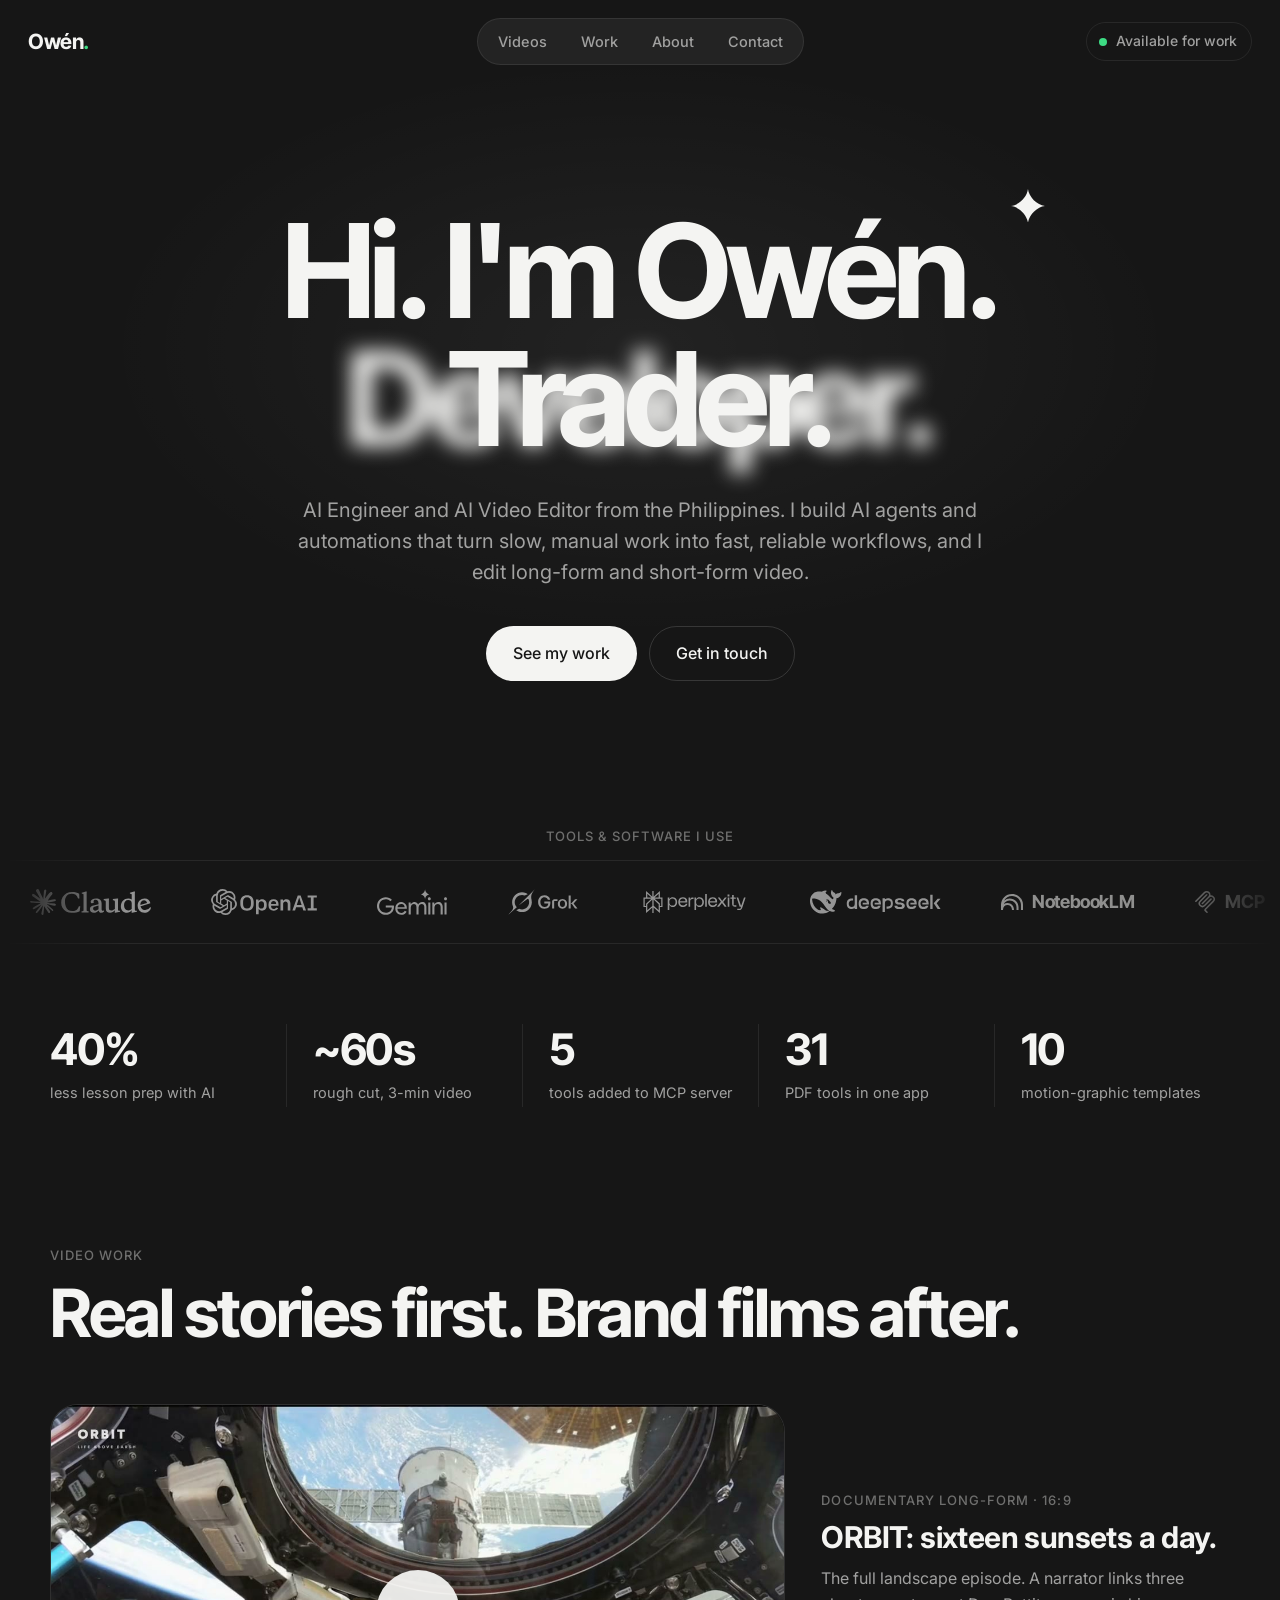
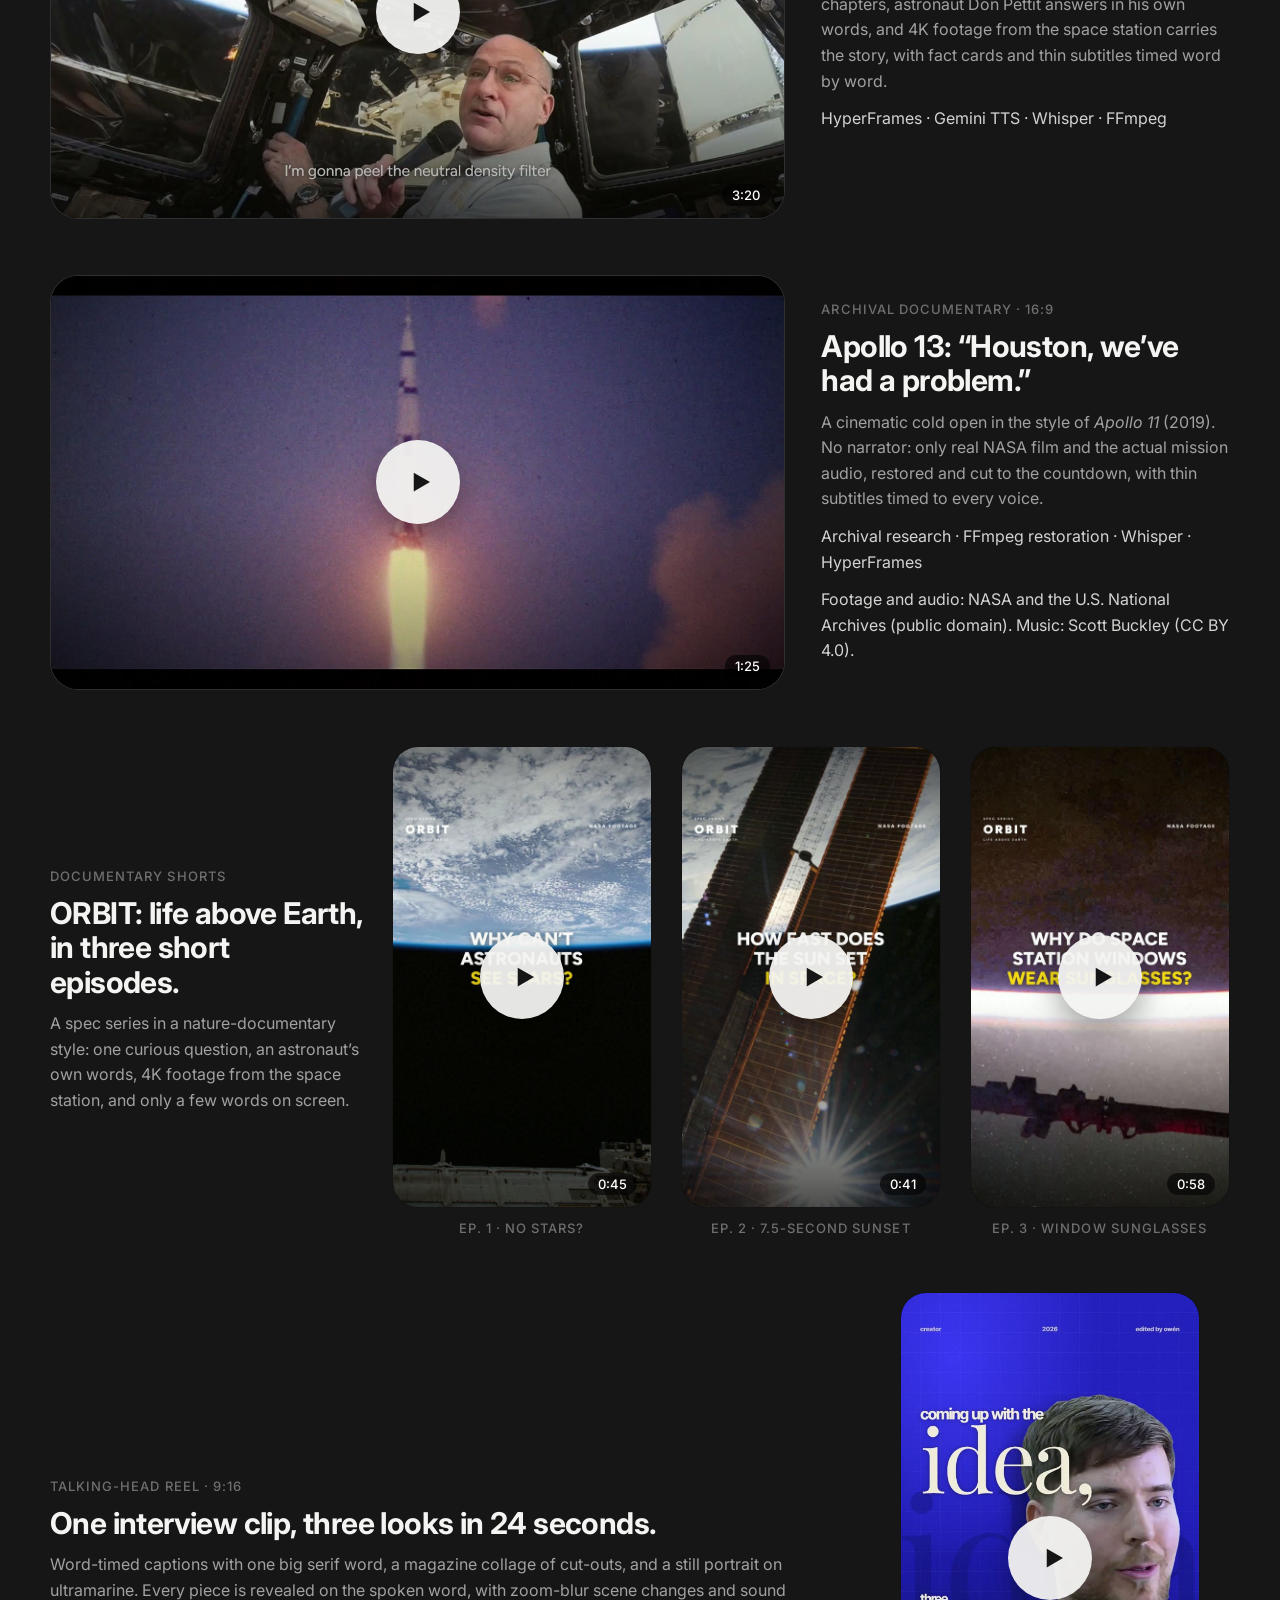
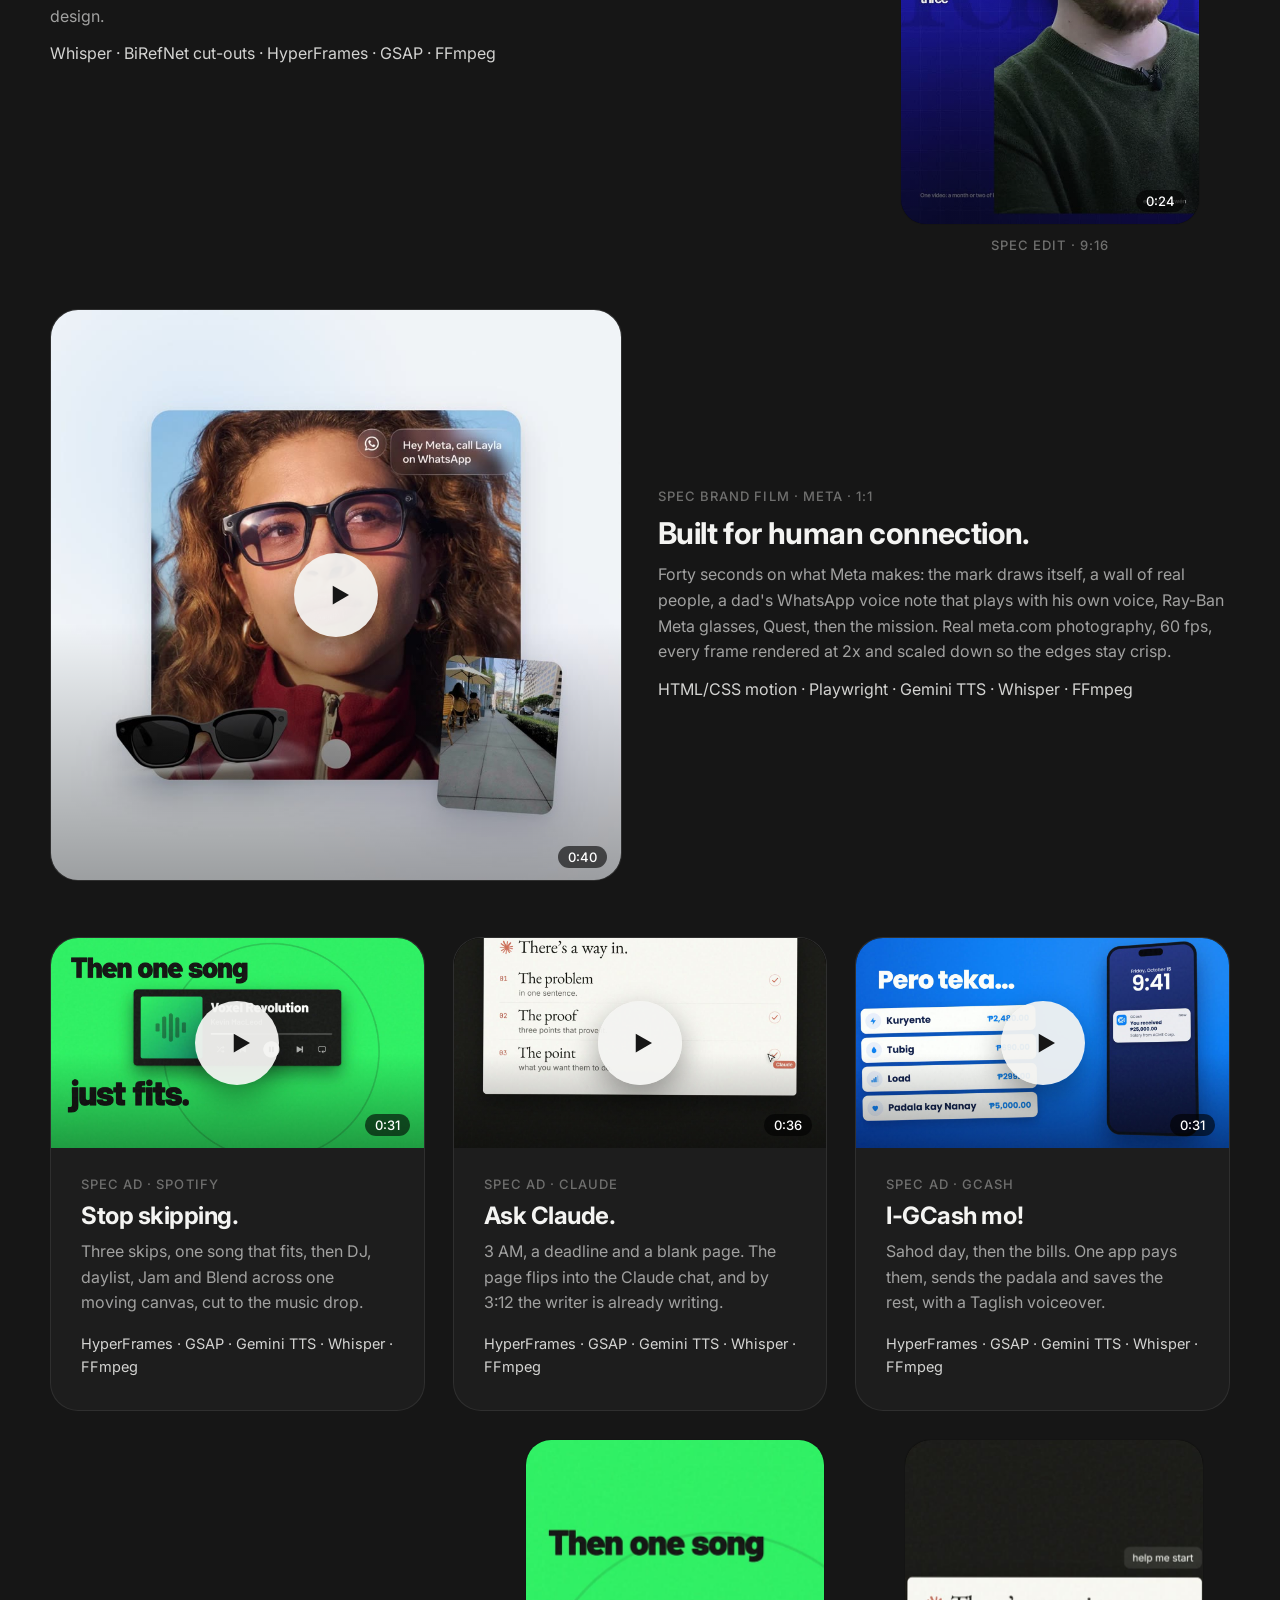
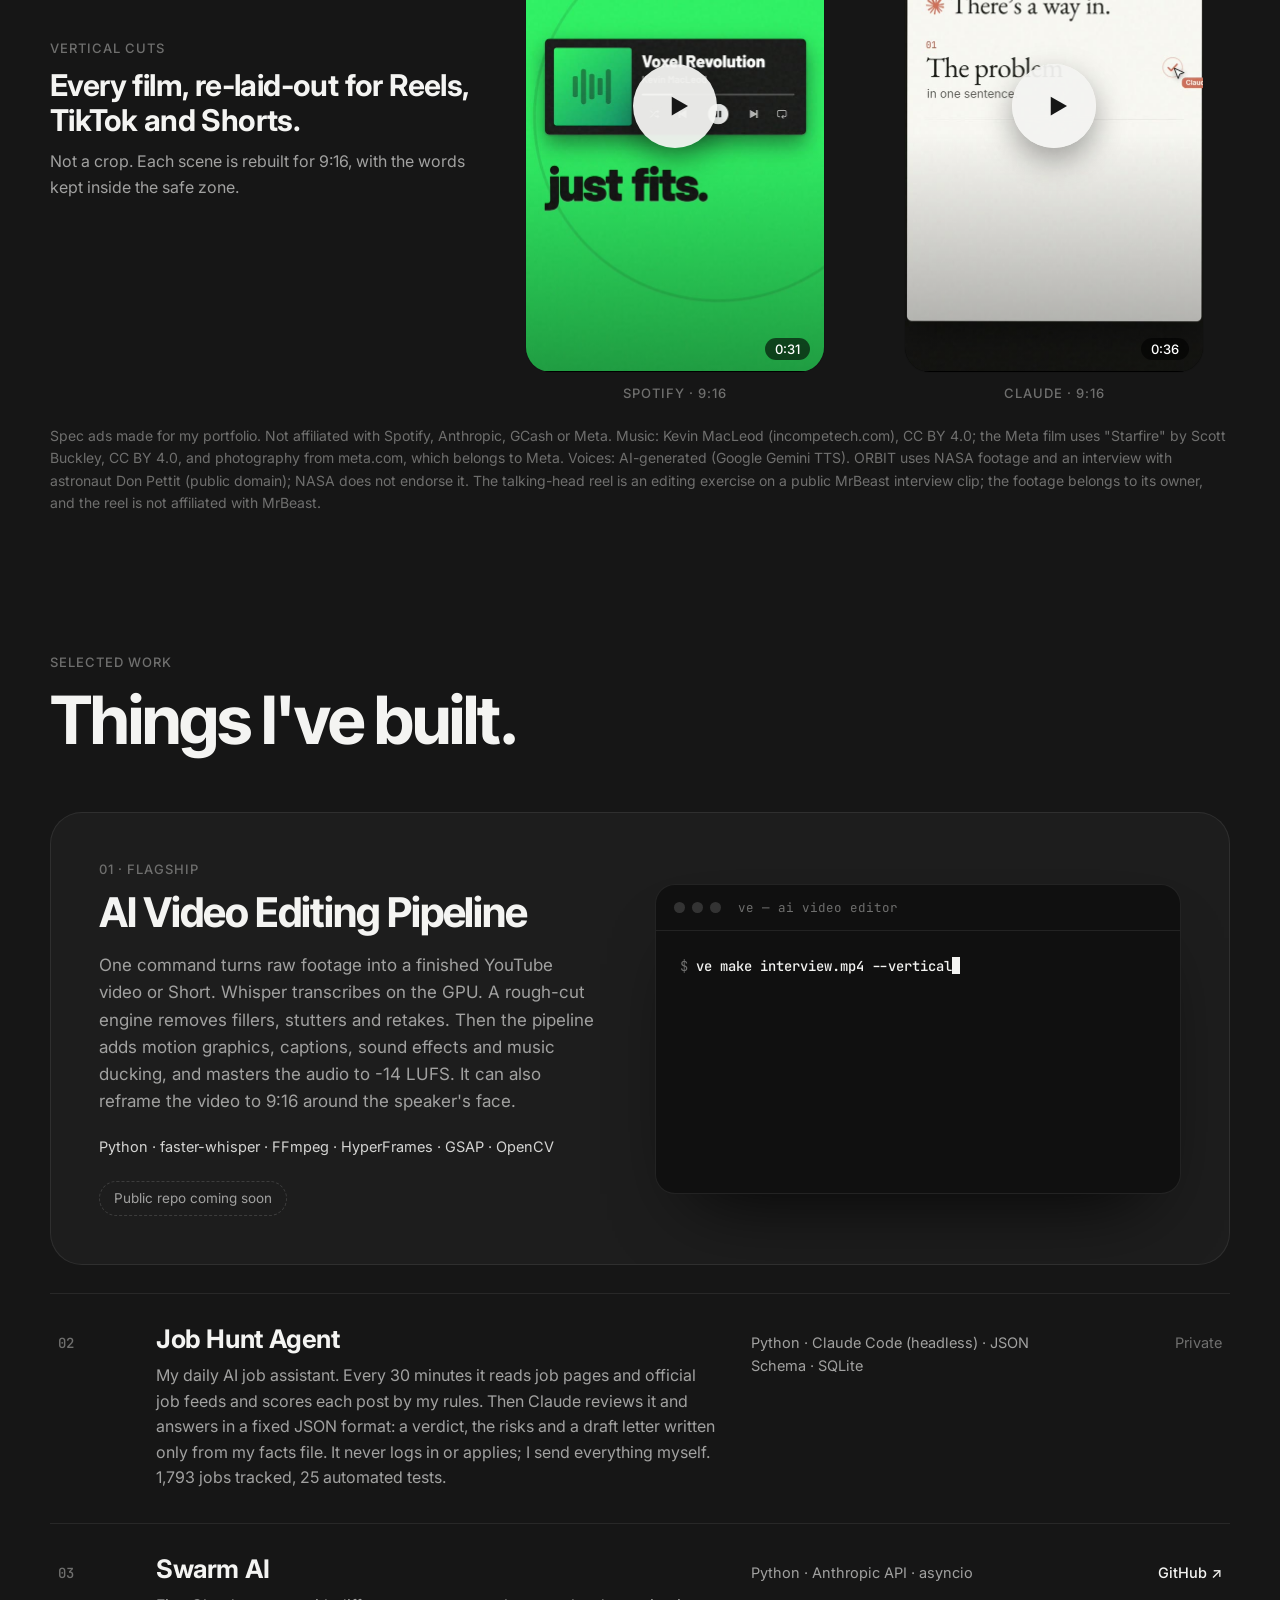
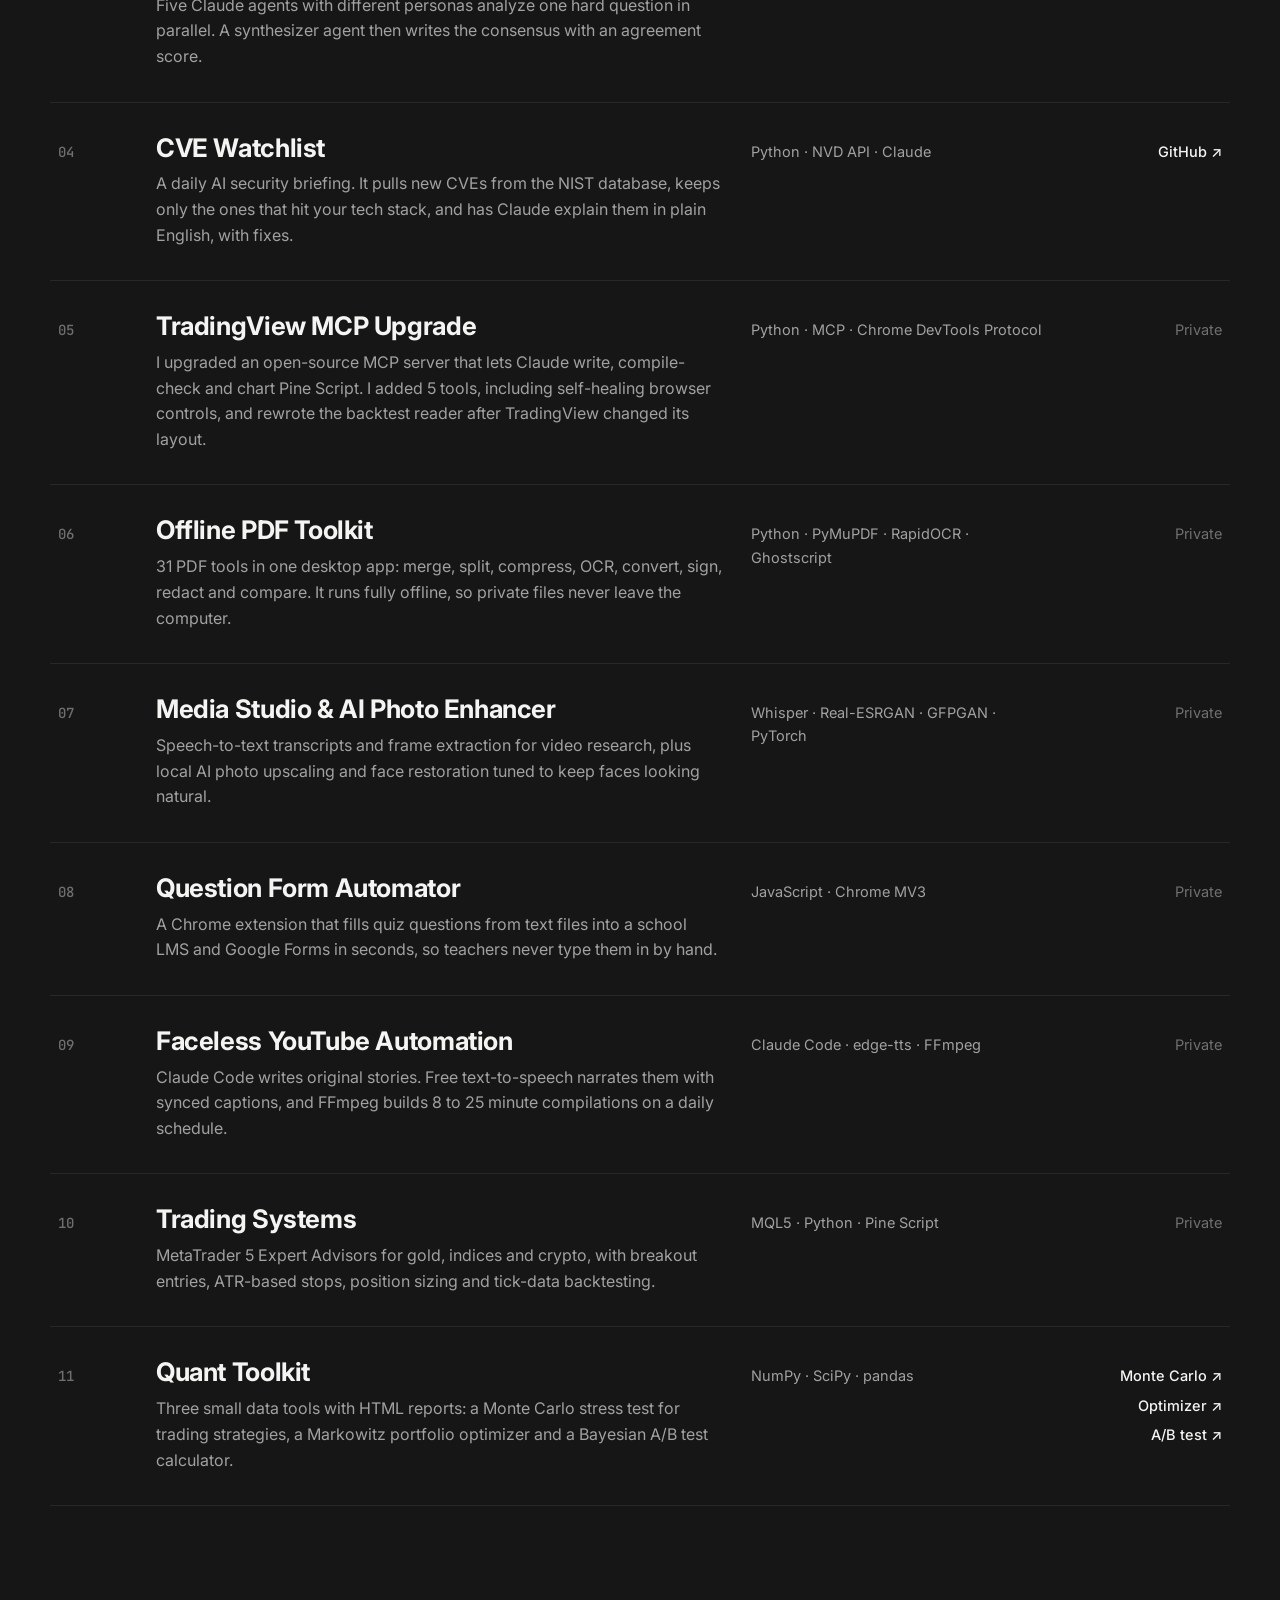
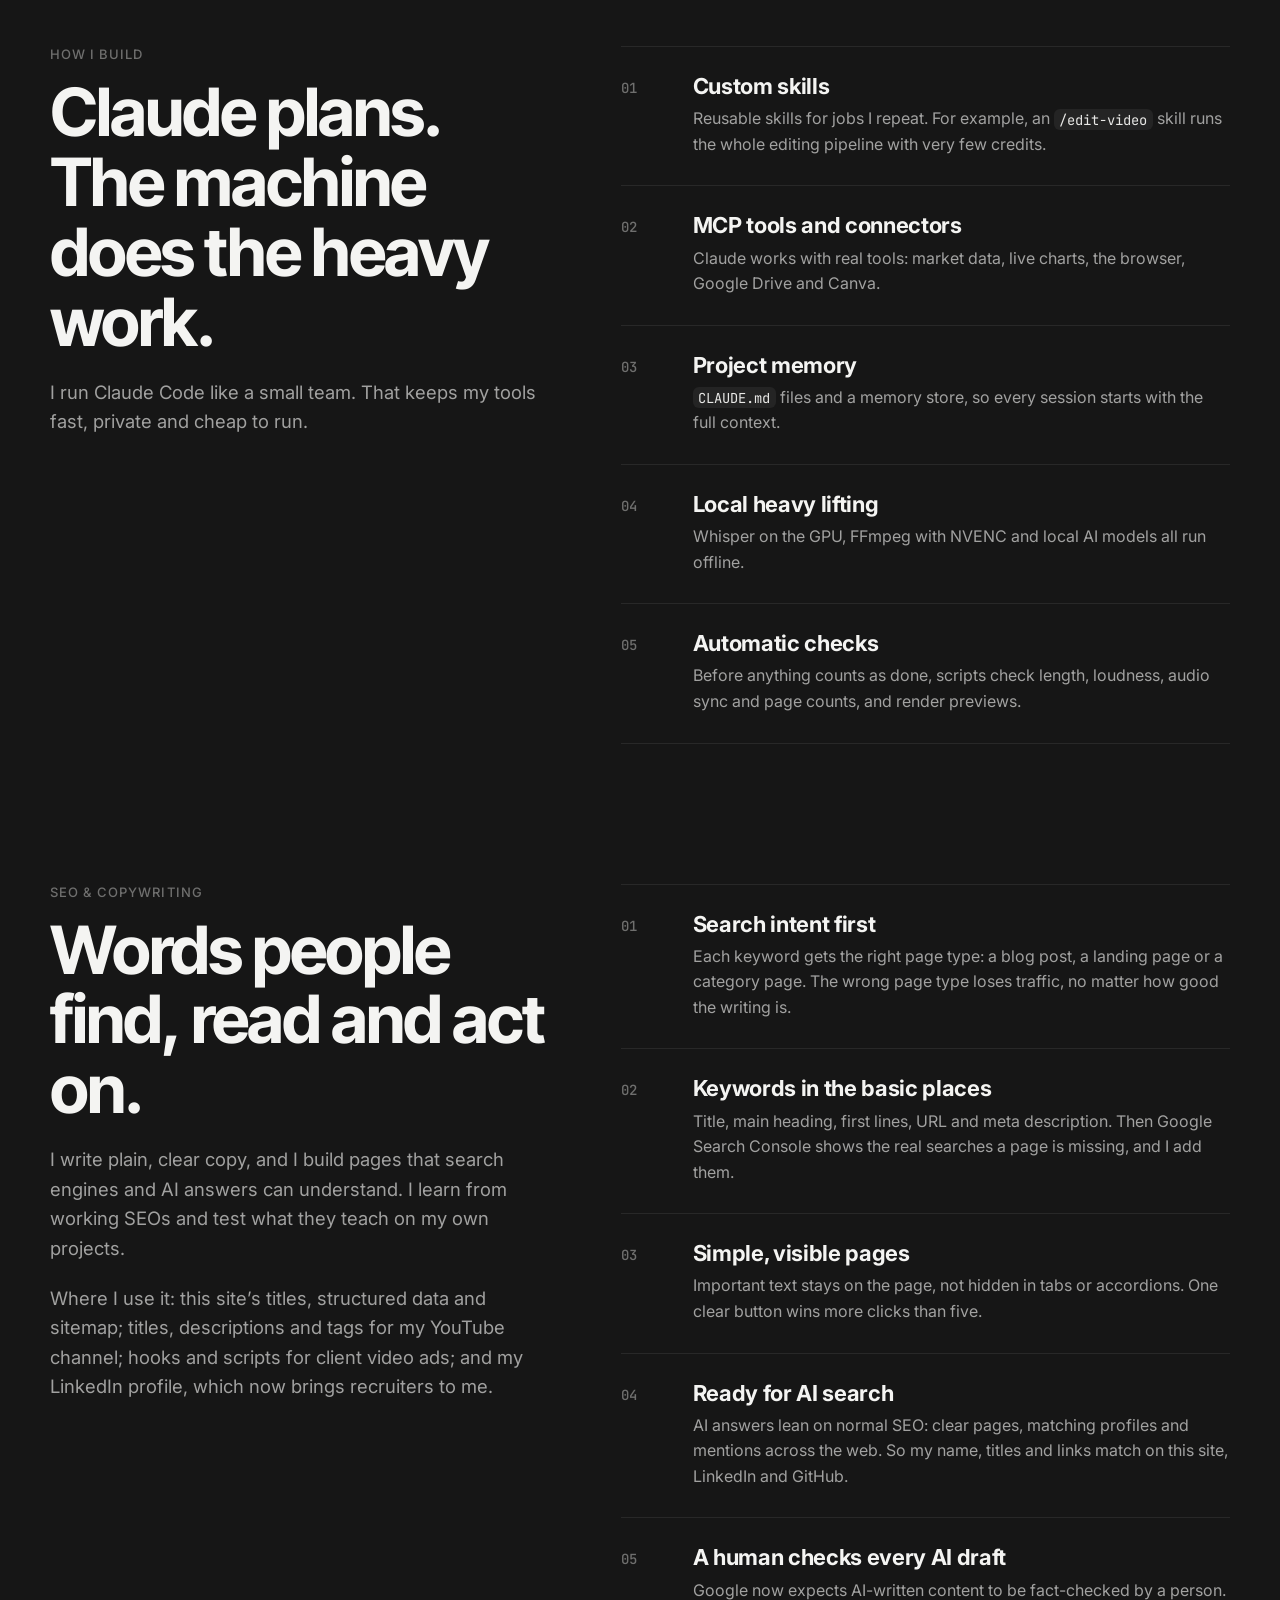
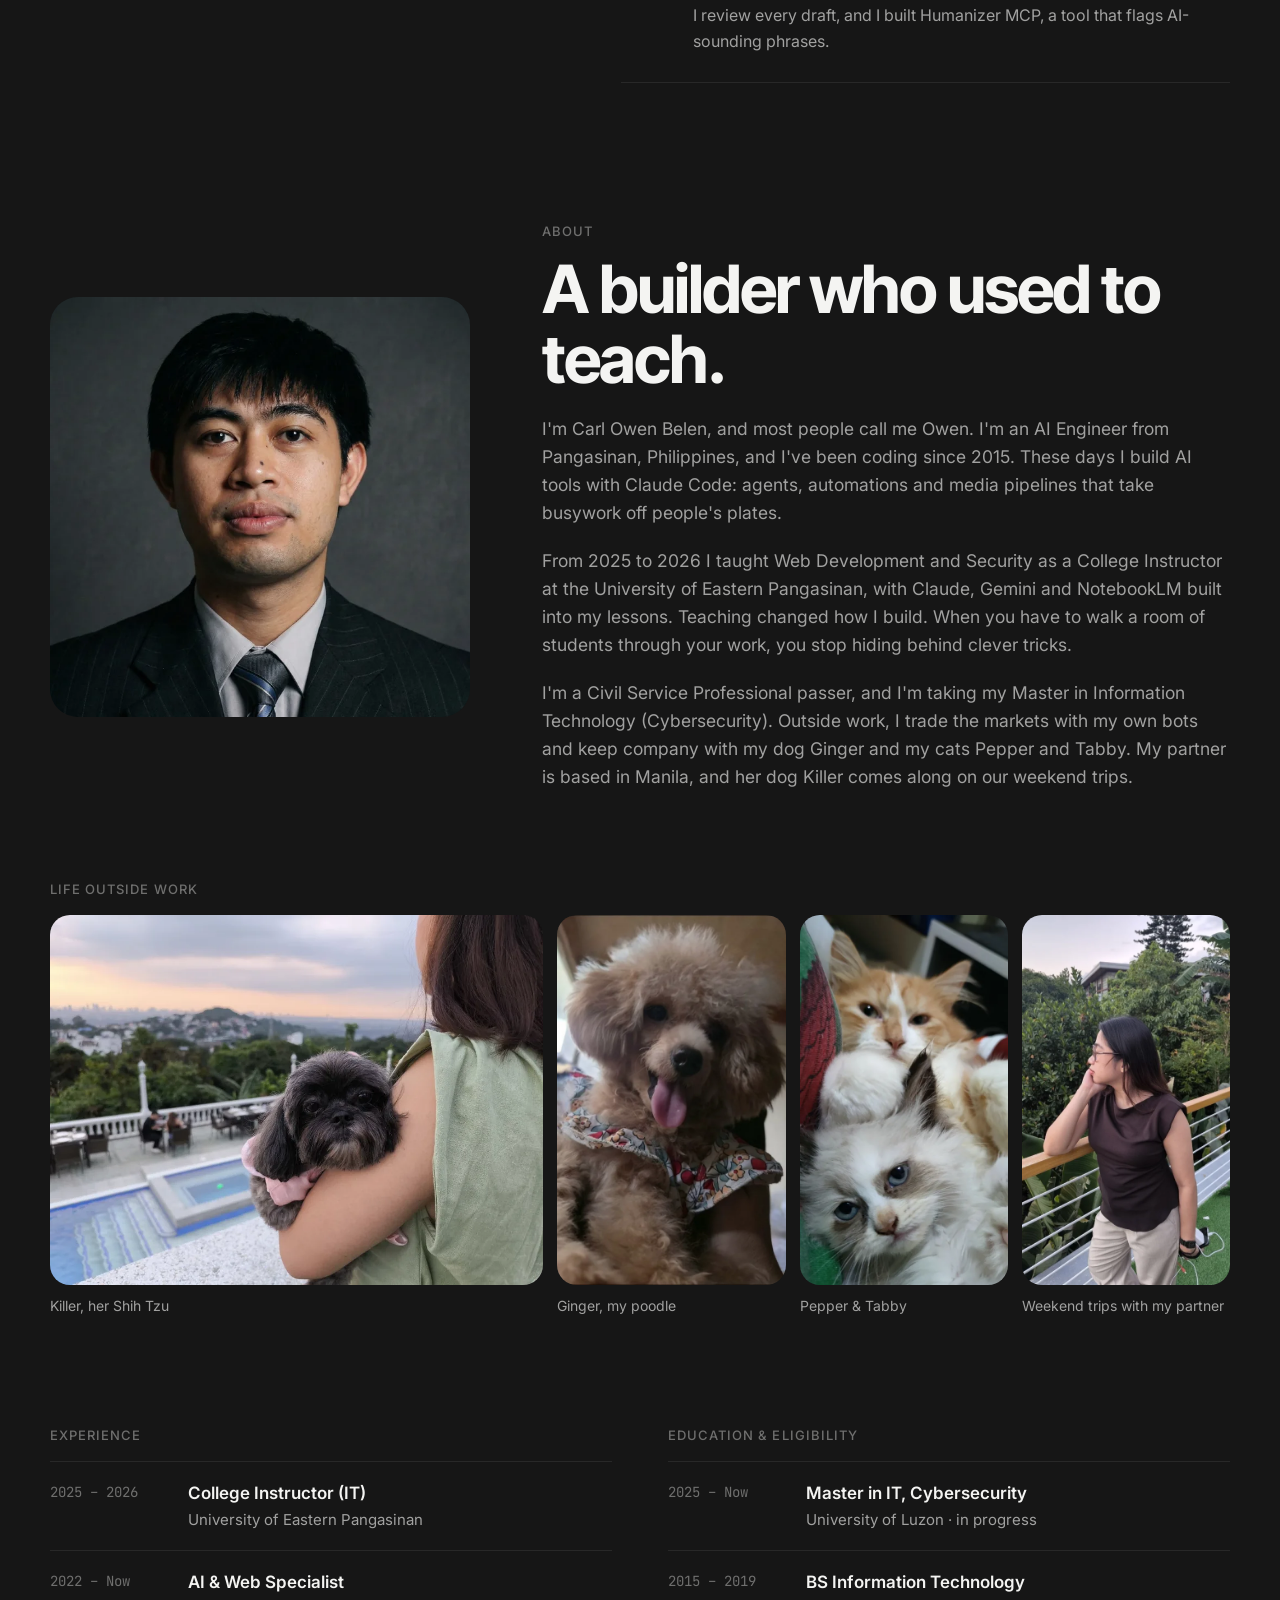
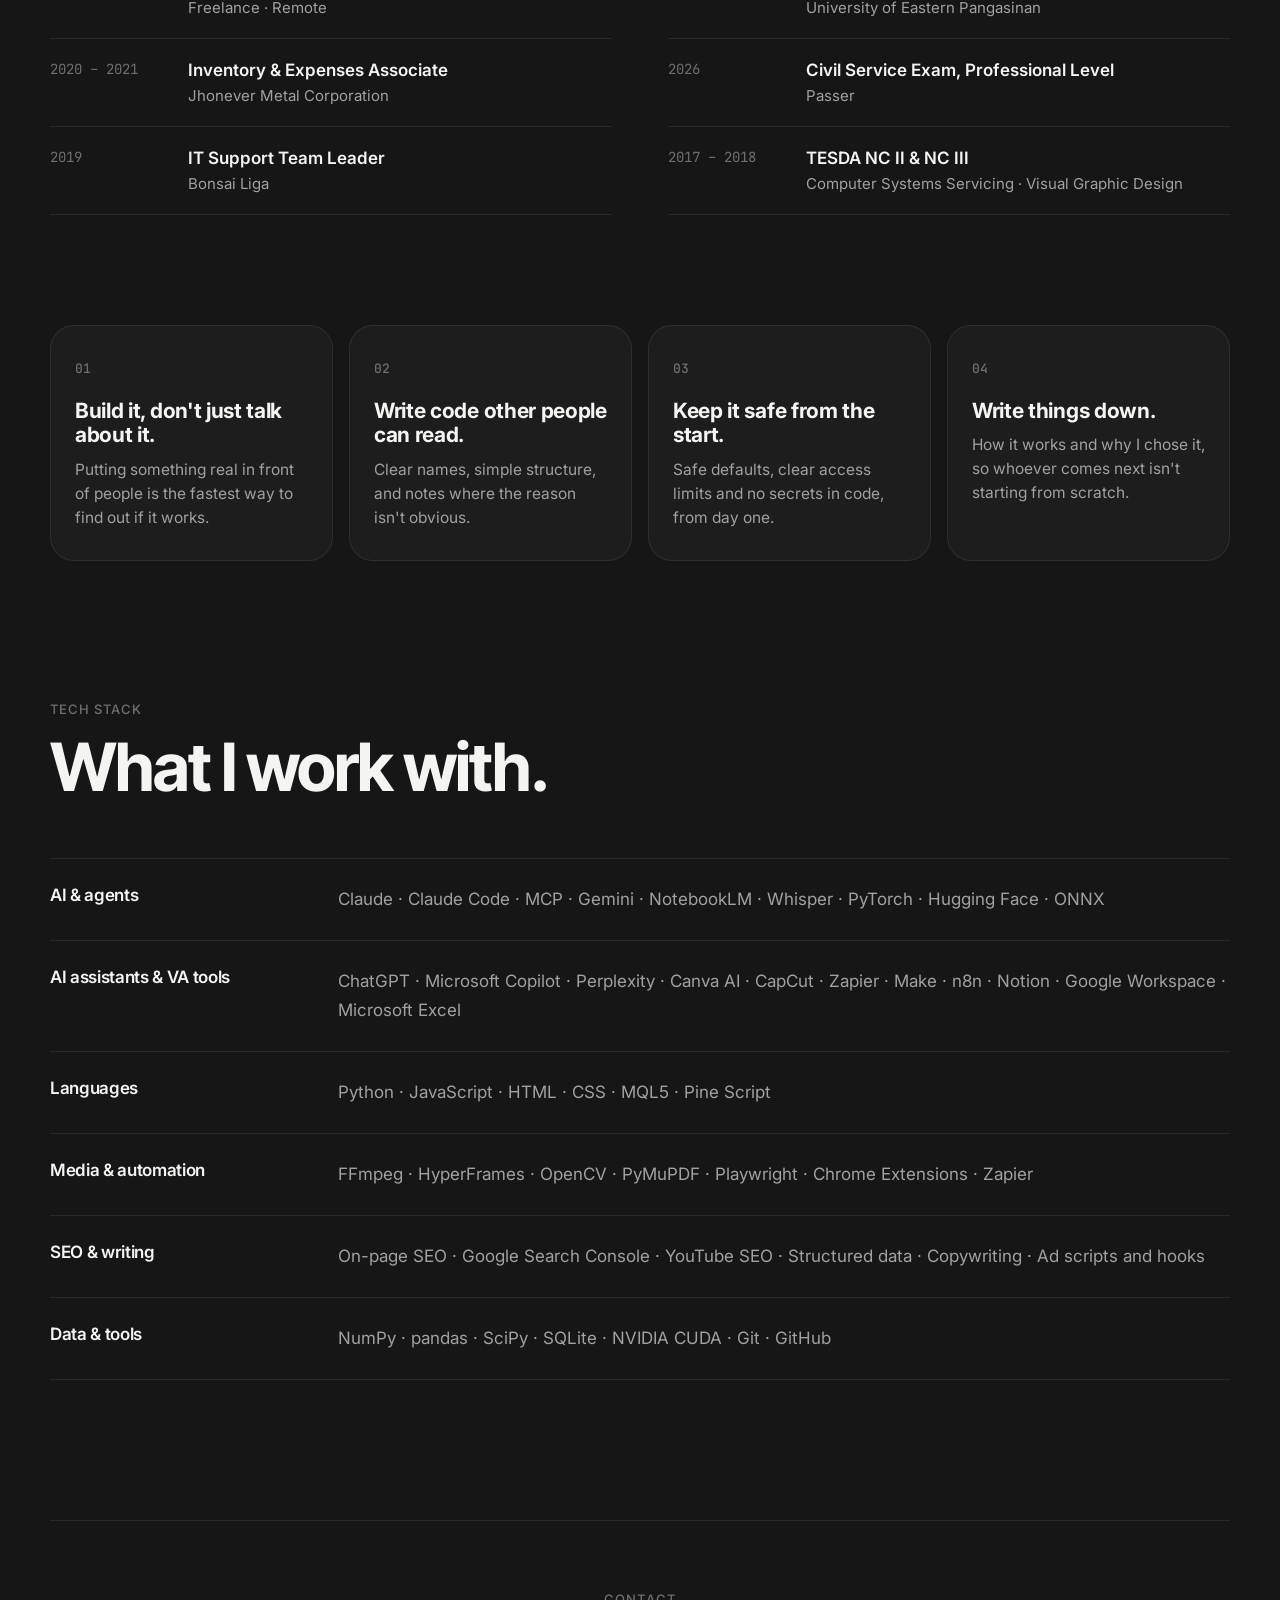
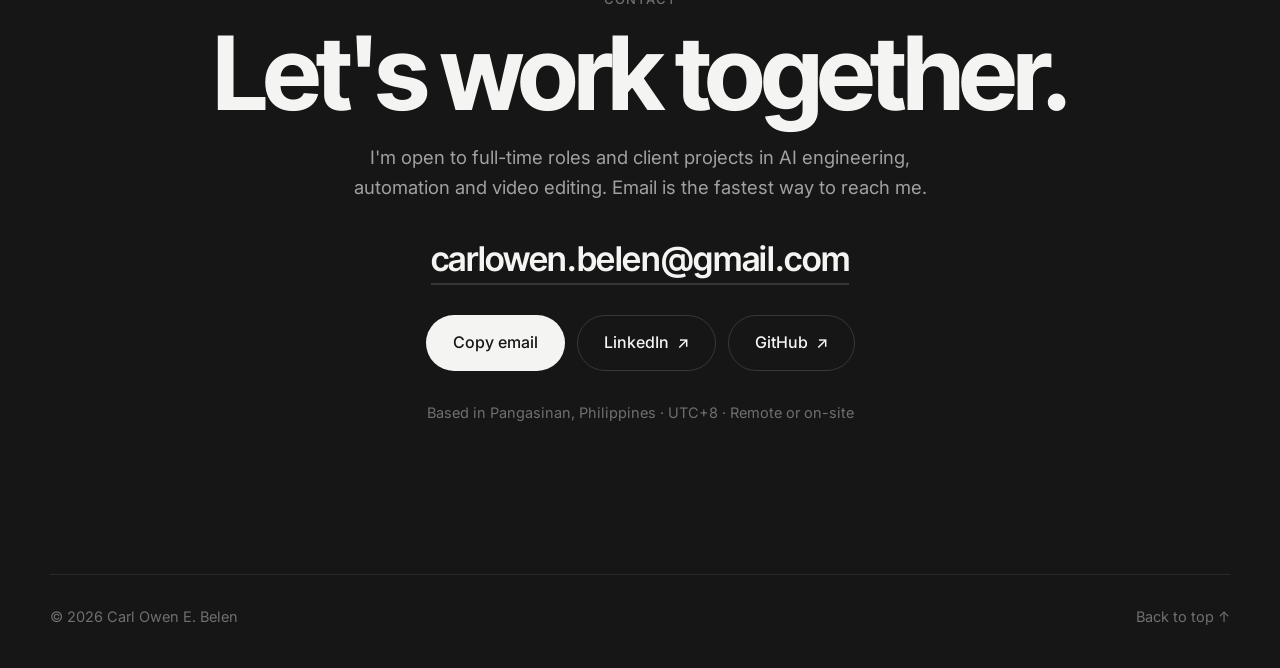
==== index.html @ c8b24eed "Videos: add Meta spec brand film (1:1, 60 fps) Co-Authored-By: Claude Opus 5.5 <noreply@anthropic.co" ====
<!DOCTYPE html>
<html lang="en" class="no-js">
<head>
<meta charset="utf-8">
<meta name="viewport" content="width=device-width, initial-scale=1">
<title>Carl Owen Belen · AI Engineer &amp; AI Video Editor (Philippines)</title>
<meta name="description" content="Carl Owen Belen is an AI engineer and AI video editor from the Philippines. He builds AI agents and automations with Claude Code and MCP, and edits long-form and short-form video.">
<meta name="theme-color" content="#161616">
<link rel="canonical" href="https://carlowenbelen.github.io/">
<link rel="icon" href="favicon.svg" type="image/svg+xml">
<link rel="apple-touch-icon" href="assets/apple-touch-icon.png">

<meta property="og:type" content="website">
<meta property="og:title" content="Carl Owen Belen · AI Engineer &amp; AI Video Editor">
<meta property="og:description" content="AI engineer and AI video editor from the Philippines. I build AI agents and automations with Claude Code and MCP, and edit long-form and short-form video.">
<meta property="og:site_name" content="Carl Owen Belen">
<meta property="og:url" content="https://carlowenbelen.github.io/">
<meta property="og:image" content="https://carlowenbelen.github.io/assets/og.png">
<meta name="twitter:card" content="summary_large_image">

<!-- Helvetica Neue on Apple devices; Inter Tight / Inter as the free look-alike everywhere else -->
<link rel="preconnect" href="https://fonts.googleapis.com">
<link rel="preconnect" href="https://fonts.gstatic.com" crossorigin>
<link href="https://fonts.googleapis.com/css2?family=Inter+Tight:wght@500;600;700&family=Inter:wght@400;500;600;700&family=JetBrains+Mono:wght@400;500&display=swap" rel="stylesheet">
<link rel="stylesheet" href="style.css?v=202610191300">

<script type="application/ld+json">
{
  "@context": "https://schema.org",
  "@type": "Person",
  "name": "Carl Owen E. Belen",
  "alternateName": ["Owén", "Owen Belen", "Carl Owen Belen"],
  "jobTitle": ["AI Engineer", "AI Video Editor"],
  "url": "https://carlowenbelen.github.io/",
  "image": "https://carlowenbelen.github.io/assets/photo.jpg",
  "address": { "@type": "PostalAddress", "addressRegion": "Pangasinan", "addressCountry": "PH" },
  "sameAs": ["https://github.com/carlowenbelen", "https://www.linkedin.com/in/carlowenbelen"],
  "knowsAbout": ["AI Engineering", "AI Agents", "Claude Code", "Model Context Protocol", "Python", "Workflow Automation", "Video Editing", "Search Engine Optimization", "Copywriting", "Cybersecurity", "ChatGPT", "Google Gemini", "Zapier", "n8n", "Canva", "Virtual Assistance"]
}
</script>
</head>
<body>

<a class="skip" href="#work">Skip to content</a>

<header class="nav">
  <a class="brand" href="#top" aria-label="Owén, back to top">Owén<span>.</span></a>
  <nav class="pills" aria-label="Main">
    <a href="#reel">Videos</a>
    <a href="#work">Work</a>
    <a href="#about">About</a>
    <a href="#contact">Contact</a>
  </nav>
  <a class="status" href="#contact"><span class="dot" aria-hidden="true"></span>Available for work</a>
</header>

<main id="top">

<!-- HERO -->
<section class="hero" id="hero">
  <h1 class="reveal" aria-label="Hi. I'm Owén. Developer, trader, AI engineer, gamer, AI video editor, SEO copywriter, storyteller and designer.">
    <span class="l1" aria-hidden="true"><span class="name">Hi. I'm Owén.<svg class="star" viewBox="0 0 24 24"><path d="M12 0c.6 5.6 6.4 11.4 12 12-5.6.6-11.4 6.4-12 12-.6-5.6-6.4-11.4-12-12C5.6 11.4 11.4 5.6 12 0z"/></svg></span></span>
    <span class="rot" aria-hidden="true"><span class="w on">Developer.</span><span class="w">Trader.</span><span class="w">AI Engineer.</span><span class="w">Gamer.</span><span class="w">Video Editor.</span><span class="w">SEO Copywriter.</span><span class="w">Storyteller.</span><span class="w">Designer.</span></span>
  </h1>
  <p class="intro reveal">AI Engineer and AI Video Editor from the Philippines. I build AI agents and automations that turn slow, manual work into fast, reliable workflows, and I edit long-form and short-form video.</p>
  <div class="actions reveal">
    <a class="pill solid" href="#work">See my work</a>
    <a class="pill line" href="#contact">Get in touch</a>
  </div>
</section>

<p class="label strip-label">Tools &amp; software I use</p>
<div class="marquee" aria-label="Tools I use">
  <div class="track logos">
    <span class="tool"><img src="assets/logos/claude.svg" alt="Claude" width="121" height="26" style="width:121px;height:26px"></span>
    <span class="tool"><img src="assets/logos/openai.svg" alt="OpenAI" width="106" height="26" style="width:106px;height:26px"></span>
    <span class="tool"><img src="assets/logos/gemini.svg" alt="Gemini" width="70" height="26" style="width:70px;height:26px"></span>
    <span class="tool"><img src="assets/logos/grok.svg" alt="Grok" width="72" height="28" style="width:72px;height:28px"></span>
    <span class="tool"><img src="assets/logos/perplexity.svg" alt="Perplexity" width="111" height="28" style="width:111px;height:28px"></span>
    <span class="tool"><img src="assets/logos/deepseek.svg" alt="DeepSeek" width="131" height="24" style="width:131px;height:24px"></span>
    <span class="tool"><svg viewBox="0 0 24 24" aria-hidden="true"><path d="M11.999 3.201C5.372 3.201 0 8.528 0 15.101V20.8h2.212v-.568c0-2.666 2.178-4.827 4.866-4.827 2.688 0 4.866 2.16 4.866 4.827v.568h2.212v-.568c0-3.877-3.17-7.019-7.078-7.019A7.075 7.075 0 0 0 2.992 14.5a7.355 7.355 0 0 1 6.568-4.016c4.057 0 7.347 3.264 7.347 7.287V20.8h2.212V17.77c0-5.235-4.28-9.481-9.56-9.481a9.563 9.563 0 0 0-6.217 2.28A9.795 9.795 0 0 1 12 5.393c5.406 0 9.788 4.346 9.788 9.707V20.8H24V15.1c-.001-6.573-5.373-11.9-12.001-11.9Z"/></svg><b>NotebookLM</b></span>
    <span class="tool"><svg viewBox="0 0 24 24" aria-hidden="true"><path d="M13.85 0a4.16 4.16 0 0 0-2.95 1.217L1.456 10.66a.835.835 0 0 0 0 1.18.835.835 0 0 0 1.18 0l9.442-9.442a2.49 2.49 0 0 1 3.541 0 2.49 2.49 0 0 1 0 3.541L8.59 12.97l-.1.1a.835.835 0 0 0 0 1.18.835.835 0 0 0 1.18 0l.1-.098 7.03-7.034a2.49 2.49 0 0 1 3.542 0l.049.05a2.49 2.49 0 0 1 0 3.54l-8.54 8.54a1.96 1.96 0 0 0 0 2.755l1.753 1.753a.835.835 0 0 0 1.18 0 .835.835 0 0 0 0-1.18l-1.753-1.753a.266.266 0 0 1 0-.394l8.54-8.54a4.185 4.185 0 0 0 0-5.9l-.05-.05a4.16 4.16 0 0 0-2.95-1.218c-.2 0-.401.02-.6.048a4.17 4.17 0 0 0-1.17-3.552A4.16 4.16 0 0 0 13.85 0m0 3.333a.84.84 0 0 0-.59.245L6.275 10.56a4.186 4.186 0 0 0 0 5.902 4.186 4.186 0 0 0 5.902 0L19.16 9.48a.835.835 0 0 0 0-1.18.835.835 0 0 0-1.18 0l-6.985 6.984a2.49 2.49 0 0 1-3.54 0 2.49 2.49 0 0 1 0-3.54l6.983-6.985a.835.835 0 0 0 0-1.18.84.84 0 0 0-.59-.245"/></svg><b>MCP</b></span>
    <span class="tool"><svg viewBox="0 0 24 24" aria-hidden="true"><path d="M12.025 1.13c-5.77 0-10.449 4.647-10.449 10.378 0 1.112.178 2.181.503 3.185.064-.222.203-.444.416-.577a.96.96 0 0 1 .524-.15c.293 0 .584.124.84.284.278.173.48.408.71.694.226.282.458.611.684.951v-.014c.017-.324.106-.622.264-.874s.403-.487.762-.543c.3-.047.596.06.787.203s.31.313.4.467c.15.257.212.468.233.542.01.026.653 1.552 1.657 2.54.616.605 1.01 1.223 1.082 1.912.055.537-.096 1.059-.38 1.572.637.121 1.294.187 1.967.187.657 0 1.298-.063 1.921-.178-.287-.517-.44-1.041-.384-1.581.07-.69.465-1.307 1.081-1.913 1.004-.987 1.647-2.513 1.657-2.539.021-.074.083-.285.233-.542.09-.154.208-.323.4-.467a1.08 1.08 0 0 1 .787-.203c.359.056.604.29.762.543s.247.55.265.874v.015c.225-.34.457-.67.683-.952.23-.286.432-.52.71-.694.257-.16.547-.284.84-.285a.97.97 0 0 1 .524.151c.228.143.373.388.43.625l.006.04a10.3 10.3 0 0 0 .534-3.273c0-5.731-4.678-10.378-10.449-10.378M8.327 6.583a1.5 1.5 0 0 1 .713.174 1.487 1.487 0 0 1 .617 2.013c-.183.343-.762-.214-1.102-.094-.38.134-.532.914-.917.71a1.487 1.487 0 0 1 .69-2.803m7.486 0a1.487 1.487 0 0 1 .689 2.803c-.385.204-.536-.576-.916-.71-.34-.12-.92.437-1.103.094a1.487 1.487 0 0 1 .617-2.013 1.5 1.5 0 0 1 .713-.174m-10.68 1.55a.96.96 0 1 1 0 1.921.96.96 0 0 1 0-1.92m13.838 0a.96.96 0 1 1 0 1.92.96.96 0 0 1 0-1.92M8.489 11.458c.588.01 1.965 1.157 3.572 1.164 1.607-.007 2.984-1.155 3.572-1.164.196-.003.305.12.305.454 0 .886-.424 2.328-1.563 3.202-.22-.756-1.396-1.366-1.63-1.32q-.011.001-.02.006l-.044.026-.01.008-.03.024q-.018.017-.035.036l-.032.04a1 1 0 0 0-.058.09l-.014.025q-.049.088-.11.19a1 1 0 0 1-.083.116 1.2 1.2 0 0 1-.173.18q-.035.029-.075.058a1.3 1.3 0 0 1-.251-.243 1 1 0 0 1-.076-.107c-.124-.193-.177-.363-.337-.444-.034-.016-.104-.008-.2.022q-.094.03-.216.087-.06.028-.125.063l-.13.074q-.067.04-.136.086a3 3 0 0 0-.135.096 3 3 0 0 0-.26.219 2 2 0 0 0-.12.121 2 2 0 0 0-.106.128l-.002.002a2 2 0 0 0-.09.132l-.001.001a1.2 1.2 0 0 0-.105.212q-.013.036-.024.073c-1.139-.875-1.563-2.317-1.563-3.203 0-.334.109-.457.305-.454m.836 10.354c.824-1.19.766-2.082-.365-3.194-1.13-1.112-1.789-2.738-1.789-2.738s-.246-.945-.806-.858-.97 1.499.202 2.362c1.173.864-.233 1.45-.685.64-.45-.812-1.683-2.896-2.322-3.295s-1.089-.175-.938.647 2.822 2.813 2.562 3.244-1.176-.506-1.176-.506-2.866-2.567-3.49-1.898.473 1.23 2.037 2.16c1.564.932 1.686 1.178 1.464 1.53s-3.675-2.511-4-1.297c-.323 1.214 3.524 1.567 3.287 2.405-.238.839-2.71-1.587-3.216-.642-.506.946 3.49 2.056 3.522 2.064 1.29.33 4.568 1.028 5.713-.624m5.349 0c-.824-1.19-.766-2.082.365-3.194 1.13-1.112 1.789-2.738 1.789-2.738s.246-.945.806-.858.97 1.499-.202 2.362c-1.173.864.233 1.45.685.64.451-.812 1.683-2.896 2.322-3.295s1.089-.175.938.647-2.822 2.813-2.562 3.244 1.176-.506 1.176-.506 2.866-2.567 3.49-1.898-.473 1.23-2.037 2.16c-1.564.932-1.686 1.178-1.464 1.53s3.675-2.511 4-1.297c.323 1.214-3.524 1.567-3.287 2.405.238.839 2.71-1.587 3.216-.642.506.946-3.49 2.056-3.522 2.064-1.29.33-4.568 1.028-5.713-.624"/></svg><b>Hugging Face</b></span>
    <span class="tool"><svg viewBox="0 0 24 24" aria-hidden="true"><path d="M14.25.18l.9.2.73.26.59.3.45.32.34.34.25.34.16.33.1.3.04.26.02.2-.01.13V8.5l-.05.63-.13.55-.21.46-.26.38-.3.31-.33.25-.35.19-.35.14-.33.1-.3.07-.26.04-.21.02H8.77l-.69.05-.59.14-.5.22-.41.27-.33.32-.27.35-.2.36-.15.37-.1.35-.07.32-.04.27-.02.21v3.06H3.17l-.21-.03-.28-.07-.32-.12-.35-.18-.36-.26-.36-.36-.35-.46-.32-.59-.28-.73-.21-.88-.14-1.05-.05-1.23.06-1.22.16-1.04.24-.87.32-.71.36-.57.4-.44.42-.33.42-.24.4-.16.36-.1.32-.05.24-.01h.16l.06.01h8.16v-.83H6.18l-.01-2.75-.02-.37.05-.34.11-.31.17-.28.25-.26.31-.23.38-.2.44-.18.51-.15.58-.12.64-.1.71-.06.77-.04.84-.02 1.27.05zm-6.3 1.98l-.23.33-.08.41.08.41.23.34.33.22.41.09.41-.09.33-.22.23-.34.08-.41-.08-.41-.23-.33-.33-.22-.41-.09-.41.09zm13.09 3.95l.28.06.32.12.35.18.36.27.36.35.35.47.32.59.28.73.21.88.14 1.04.05 1.23-.06 1.23-.16 1.04-.24.86-.32.71-.36.57-.4.45-.42.33-.42.24-.4.16-.36.09-.32.05-.24.02-.16-.01h-8.22v.82h5.84l.01 2.76.02.36-.05.34-.11.31-.17.29-.25.25-.31.24-.38.2-.44.17-.51.15-.58.13-.64.09-.71.07-.77.04-.84.01-1.27-.04-1.07-.14-.9-.2-.73-.25-.59-.3-.45-.33-.34-.34-.25-.34-.16-.33-.1-.3-.04-.25-.02-.2.01-.13v-5.34l.05-.64.13-.54.21-.46.26-.38.3-.32.33-.24.35-.2.35-.14.33-.1.3-.06.26-.04.21-.02.13-.01h5.84l.69-.05.59-.14.5-.21.41-.28.33-.32.27-.35.2-.36.15-.36.1-.35.07-.32.04-.28.02-.21V6.07h2.09l.14.01zm-6.47 14.25l-.23.33-.08.41.08.41.23.33.33.23.41.08.41-.08.33-.23.23-.33.08-.41-.08-.41-.23-.33-.33-.23-.41-.08-.41.08z"/></svg><b>Python</b></span>
    <span class="tool"><img src="assets/logos/pytorch.svg" alt="PyTorch" width="97" height="24" style="width:97px;height:24px"></span>
    <span class="tool"><svg viewBox="0 0 24 24" aria-hidden="true"><path d="M11.8992.8525C8.735.8525 6.17 3.4175 6.17 6.5817c0 2.102 1.1321 3.9398 2.8198 4.9366l1.6412-2.7849c.0411-.0699.0176-.1593-.0495-.2048-.6233-.4227-1.0328-1.137-1.0328-1.947 0-1.298 1.0524-2.3504 2.3505-2.3504 1.2981 0 2.3505 1.0524 2.3505 2.3505 0 .8098-.4095 1.5242-1.0328 1.947-.0671.0454-.0907.1348-.0495.2047l1.6414 2.785c1.6878-.9969 2.8199-2.8346 2.8199-4.9367 0-3.1642-2.5653-5.7292-5.7295-5.7292zm-6.17 10.8366C2.565 11.6891 0 14.2541 0 17.4183c0 3.1642 2.565 5.7292 5.7292 5.7292 3.1798 0 5.8074-2.6995 5.7275-5.8762H8.2313c-.0847 0-.1513.0717-.1519.1564-.0082 1.266-1.0644 2.3411-2.3502 2.3411-1.2981 0-2.3505-1.0524-2.3505-2.3505 0-1.2982 1.0524-2.3505 2.3505-2.3505.34 0 .663.0724.9547.2022.0713.0318.1566.0077.1962-.0595l1.6464-2.7935c-.8273-.4636-1.7815-.7279-2.7973-.7279zm15.4424.7614l-1.6366 2.7878c-.041.07-.0172.1594.05.2048.624.4217 1.0348 1.1354 1.0363 1.9452.0022 1.298-1.0483 2.352-2.3465 2.3542-1.298.0023-2.3523-1.0482-2.3545-2.3462-.0015-.8098.4068-1.5248 1.0294-1.9486.067-.0457.0905-.1353.0492-.2051l-1.6464-2.7818c-1.6859.9998-2.8146 2.8394-2.811 4.9415.0056 3.1641 2.575 5.7248 5.7393 5.7192 3.1641-.0054 5.7246-2.575 5.7192-5.7392-.0037-2.1022-1.139-3.938-2.8284-4.9318z"/></svg><b>OpenCV</b></span>
    <span class="tool"><img src="assets/logos/ffmpeg.svg" alt="FFmpeg" width="89" height="24" style="width:89px;height:24px"></span>
    <span class="tool"><i class="tile" aria-hidden="true">HF</i><b>HyperFrames</b></span>
    <span class="tool"><i class="tile" aria-hidden="true">Pr</i><b>Premiere Pro</b></span>
    <span class="tool"><i class="tile" aria-hidden="true">Ae</i><b>After Effects</b></span>
    <span class="tool"><i class="tile" aria-hidden="true">Ps</i><b>Photoshop</b></span>
    <span class="tool"><i class="tile" aria-hidden="true">Ai</i><b>Illustrator</b></span>
    <span class="tool"><svg viewBox="0 0 24 24" aria-hidden="true"><path d="M17.621 0 5.977.004c-1.37 0-2.756.345-3.762 1.11a4.925 4.925 0 0 0-1.61 2.003C.233 3.93 0 5.02 0 5.951l.012 12.2c.002 1.604.479 3.057 1.461 4.112.984 1.056 2.462 1.683 4.331 1.691L16.856 24c1.26.005 3.095-.036 4.303-.714 1.075-.605 2.025-1.556 2.497-2.984.278-.84.345-2.084.344-3.147l-.021-11.13c-.002-.888-.15-2.023-.547-2.934-.425-.976-1.181-1.815-2.322-2.425C20.353.26 19.123 0 17.622 0zm0 .93c1.378 0 2.538.295 3.04.565.977.523 1.544 1.166 1.889 1.96.315.721.47 1.793.473 2.572l.018 11.13c.002 1.013-.097 2.257-.298 2.86-.396 1.202-1.146 1.946-2.063 2.462-.814.457-2.612.593-3.82.588l-11.05-.044c-1.657-.007-2.832-.534-3.626-1.386-.792-.851-1.212-2.06-1.212-3.485L.999 5.95c0-.829.196-1.827.474-2.437.345-.757.75-1.207 1.365-1.674C3.585 1.27 4.868.97 6.08.97zm-5.66 3.423c-1.976.089-3.204 1.658-3.214 3.29.019 1.443 1.635 3.481 2.884 4.53.12.099.154.109.33.18.062.025.198-.047.327-.135.36-.245.993-.947 1.648-1.738a7.67 7.67 0 0 0 1.031-1.683c.409-.89.261-1.599.235-1.888a3.983 3.983 0 0 0-.99-1.692 3.36 3.36 0 0 0-2.251-.864zm4.172 7.922a10.185 10.185 0 0 0-3.244.61c-.15.058-.26.1-.374.17-.057.036-.11.135-.105.292.017.433.29 1.278.624 2.27.384 1.135 1.066 2.27 1.844 2.74a3.23 3.23 0 0 0 2.53.342c.832-.243 1.595-.868 1.962-1.546.986-1.818.19-3.548-1.121-4.417-.447-.296-1.133-.445-1.89-.46-.074 0-.15-.002-.226-.001zm-8.432.038a6.201 6.201 0 0 0-.752.047c-.596.078-.932.273-1.29.51a3.177 3.177 0 0 0-1.365 1.979c-.075.552-.086 1.053.033 1.507.433 1.389 1.326 2.222 2.847 2.452.636.028 1.37-.063 1.99-.45 1.269-.782 2.08-3.17 2.412-4.742.053-.176.035-.357-.013-.42-.005-.067-.044-.113-.19-.183-.398-.192-1.32-.417-2.375-.6a7.68 7.68 0 0 0-1.297-.1z"/></svg><b>DaVinci Resolve</b></span>
    <span class="tool"><i class="tile" aria-hidden="true">Cc</i><b>CapCut</b></span>
    <span class="tool"><i class="tile" aria-hidden="true">Ca</i><b>Canva</b></span>
    <span class="tool"><img src="assets/logos/zapier.svg" alt="Zapier" width="88" height="24" style="width:88px;height:24px"></span>
    <span class="tool"><svg viewBox="0 0 24 24" aria-hidden="true"><path d="M13.38 3.498c-.27 0-.511.19-.566.465L9.85 18.986a.578.578 0 0 0 .453.678l4.095.826a.58.58 0 0 0 .682-.455l2.963-15.021a.578.578 0 0 0-.453-.678l-4.096-.826a.589.589 0 0 0-.113-.012zm-5.876.098a.576.576 0 0 0-.516.318L.062 17.697a.575.575 0 0 0 .256.774l3.733 1.877a.578.578 0 0 0 .775-.258l6.926-13.781a.577.577 0 0 0-.256-.776L7.762 3.658a.571.571 0 0 0-.258-.062zm11.74.115a.576.576 0 0 0-.576.576v15.426c0 .318.258.578.576.578h4.178a.58.58 0 0 0 .578-.578V4.287a.578.578 0 0 0-.578-.576Z"/></svg><b>Make</b></span>
    <span class="tool"><img src="assets/logos/n8n.svg" alt="n8n" width="80" height="22" style="width:80px;height:22px"></span>
    <span class="tool"><svg viewBox="0 0 24 24" aria-hidden="true"><path d="M4.459 4.208c.746.606 1.026.56 2.428.466l13.215-.793c.28 0 .047-.28-.046-.326L17.86 1.968c-.42-.326-.981-.7-2.055-.607L3.01 2.295c-.466.046-.56.28-.374.466zm.793 3.08v13.904c0 .747.373 1.027 1.214.98l14.523-.84c.841-.046.935-.56.935-1.167V6.354c0-.606-.233-.933-.748-.887l-15.177.887c-.56.047-.747.327-.747.933zm14.337.745c.093.42 0 .84-.42.888l-.7.14v10.264c-.608.327-1.168.514-1.635.514-.748 0-.935-.234-1.495-.933l-4.577-7.186v6.952L12.21 19s0 .84-1.168.84l-3.222.186c-.093-.186 0-.653.327-.746l.84-.233V9.854L7.822 9.76c-.094-.42.14-1.026.793-1.073l3.456-.233 4.764 7.279v-6.44l-1.215-.139c-.093-.514.28-.887.747-.933zM1.936 1.035l13.31-.98c1.634-.14 2.055-.047 3.082.7l4.249 2.986c.7.513.934.653.934 1.213v16.378c0 1.026-.373 1.634-1.68 1.726l-15.458.934c-.98.047-1.448-.093-1.962-.747l-3.129-4.06c-.56-.747-.793-1.306-.793-1.96V2.667c0-.839.374-1.54 1.447-1.632z"/></svg><b>Notion</b></span>
    <span class="tool"><img src="assets/logos/github.svg" alt="GitHub" width="74" height="20" style="width:74px;height:20px"></span>
    <span class="tool"><img src="assets/logos/nvidia.svg" alt="NVIDIA" width="109" height="20" style="width:109px;height:20px"></span>
    <span class="tool" aria-hidden="true"><img src="assets/logos/claude.svg" alt="Claude" width="121" height="26" style="width:121px;height:26px"></span>
    <span class="tool" aria-hidden="true"><img src="assets/logos/openai.svg" alt="OpenAI" width="106" height="26" style="width:106px;height:26px"></span>
    <span class="tool" aria-hidden="true"><img src="assets/logos/gemini.svg" alt="Gemini" width="70" height="26" style="width:70px;height:26px"></span>
    <span class="tool" aria-hidden="true"><img src="assets/logos/grok.svg" alt="Grok" width="72" height="28" style="width:72px;height:28px"></span>
    <span class="tool" aria-hidden="true"><img src="assets/logos/perplexity.svg" alt="Perplexity" width="111" height="28" style="width:111px;height:28px"></span>
    <span class="tool" aria-hidden="true"><img src="assets/logos/deepseek.svg" alt="DeepSeek" width="131" height="24" style="width:131px;height:24px"></span>
    <span class="tool" aria-hidden="true"><svg viewBox="0 0 24 24" aria-hidden="true"><path d="M11.999 3.201C5.372 3.201 0 8.528 0 15.101V20.8h2.212v-.568c0-2.666 2.178-4.827 4.866-4.827 2.688 0 4.866 2.16 4.866 4.827v.568h2.212v-.568c0-3.877-3.17-7.019-7.078-7.019A7.075 7.075 0 0 0 2.992 14.5a7.355 7.355 0 0 1 6.568-4.016c4.057 0 7.347 3.264 7.347 7.287V20.8h2.212V17.77c0-5.235-4.28-9.481-9.56-9.481a9.563 9.563 0 0 0-6.217 2.28A9.795 9.795 0 0 1 12 5.393c5.406 0 9.788 4.346 9.788 9.707V20.8H24V15.1c-.001-6.573-5.373-11.9-12.001-11.9Z"/></svg><b>NotebookLM</b></span>
    <span class="tool" aria-hidden="true"><svg viewBox="0 0 24 24" aria-hidden="true"><path d="M13.85 0a4.16 4.16 0 0 0-2.95 1.217L1.456 10.66a.835.835 0 0 0 0 1.18.835.835 0 0 0 1.18 0l9.442-9.442a2.49 2.49 0 0 1 3.541 0 2.49 2.49 0 0 1 0 3.541L8.59 12.97l-.1.1a.835.835 0 0 0 0 1.18.835.835 0 0 0 1.18 0l.1-.098 7.03-7.034a2.49 2.49 0 0 1 3.542 0l.049.05a2.49 2.49 0 0 1 0 3.54l-8.54 8.54a1.96 1.96 0 0 0 0 2.755l1.753 1.753a.835.835 0 0 0 1.18 0 .835.835 0 0 0 0-1.18l-1.753-1.753a.266.266 0 0 1 0-.394l8.54-8.54a4.185 4.185 0 0 0 0-5.9l-.05-.05a4.16 4.16 0 0 0-2.95-1.218c-.2 0-.401.02-.6.048a4.17 4.17 0 0 0-1.17-3.552A4.16 4.16 0 0 0 13.85 0m0 3.333a.84.84 0 0 0-.59.245L6.275 10.56a4.186 4.186 0 0 0 0 5.902 4.186 4.186 0 0 0 5.902 0L19.16 9.48a.835.835 0 0 0 0-1.18.835.835 0 0 0-1.18 0l-6.985 6.984a2.49 2.49 0 0 1-3.54 0 2.49 2.49 0 0 1 0-3.54l6.983-6.985a.835.835 0 0 0 0-1.18.84.84 0 0 0-.59-.245"/></svg><b>MCP</b></span>
    <span class="tool" aria-hidden="true"><svg viewBox="0 0 24 24" aria-hidden="true"><path d="M12.025 1.13c-5.77 0-10.449 4.647-10.449 10.378 0 1.112.178 2.181.503 3.185.064-.222.203-.444.416-.577a.96.96 0 0 1 .524-.15c.293 0 .584.124.84.284.278.173.48.408.71.694.226.282.458.611.684.951v-.014c.017-.324.106-.622.264-.874s.403-.487.762-.543c.3-.047.596.06.787.203s.31.313.4.467c.15.257.212.468.233.542.01.026.653 1.552 1.657 2.54.616.605 1.01 1.223 1.082 1.912.055.537-.096 1.059-.38 1.572.637.121 1.294.187 1.967.187.657 0 1.298-.063 1.921-.178-.287-.517-.44-1.041-.384-1.581.07-.69.465-1.307 1.081-1.913 1.004-.987 1.647-2.513 1.657-2.539.021-.074.083-.285.233-.542.09-.154.208-.323.4-.467a1.08 1.08 0 0 1 .787-.203c.359.056.604.29.762.543s.247.55.265.874v.015c.225-.34.457-.67.683-.952.23-.286.432-.52.71-.694.257-.16.547-.284.84-.285a.97.97 0 0 1 .524.151c.228.143.373.388.43.625l.006.04a10.3 10.3 0 0 0 .534-3.273c0-5.731-4.678-10.378-10.449-10.378M8.327 6.583a1.5 1.5 0 0 1 .713.174 1.487 1.487 0 0 1 .617 2.013c-.183.343-.762-.214-1.102-.094-.38.134-.532.914-.917.71a1.487 1.487 0 0 1 .69-2.803m7.486 0a1.487 1.487 0 0 1 .689 2.803c-.385.204-.536-.576-.916-.71-.34-.12-.92.437-1.103.094a1.487 1.487 0 0 1 .617-2.013 1.5 1.5 0 0 1 .713-.174m-10.68 1.55a.96.96 0 1 1 0 1.921.96.96 0 0 1 0-1.92m13.838 0a.96.96 0 1 1 0 1.92.96.96 0 0 1 0-1.92M8.489 11.458c.588.01 1.965 1.157 3.572 1.164 1.607-.007 2.984-1.155 3.572-1.164.196-.003.305.12.305.454 0 .886-.424 2.328-1.563 3.202-.22-.756-1.396-1.366-1.63-1.32q-.011.001-.02.006l-.044.026-.01.008-.03.024q-.018.017-.035.036l-.032.04a1 1 0 0 0-.058.09l-.014.025q-.049.088-.11.19a1 1 0 0 1-.083.116 1.2 1.2 0 0 1-.173.18q-.035.029-.075.058a1.3 1.3 0 0 1-.251-.243 1 1 0 0 1-.076-.107c-.124-.193-.177-.363-.337-.444-.034-.016-.104-.008-.2.022q-.094.03-.216.087-.06.028-.125.063l-.13.074q-.067.04-.136.086a3 3 0 0 0-.135.096 3 3 0 0 0-.26.219 2 2 0 0 0-.12.121 2 2 0 0 0-.106.128l-.002.002a2 2 0 0 0-.09.132l-.001.001a1.2 1.2 0 0 0-.105.212q-.013.036-.024.073c-1.139-.875-1.563-2.317-1.563-3.203 0-.334.109-.457.305-.454m.836 10.354c.824-1.19.766-2.082-.365-3.194-1.13-1.112-1.789-2.738-1.789-2.738s-.246-.945-.806-.858-.97 1.499.202 2.362c1.173.864-.233 1.45-.685.64-.45-.812-1.683-2.896-2.322-3.295s-1.089-.175-.938.647 2.822 2.813 2.562 3.244-1.176-.506-1.176-.506-2.866-2.567-3.49-1.898.473 1.23 2.037 2.16c1.564.932 1.686 1.178 1.464 1.53s-3.675-2.511-4-1.297c-.323 1.214 3.524 1.567 3.287 2.405-.238.839-2.71-1.587-3.216-.642-.506.946 3.49 2.056 3.522 2.064 1.29.33 4.568 1.028 5.713-.624m5.349 0c-.824-1.19-.766-2.082.365-3.194 1.13-1.112 1.789-2.738 1.789-2.738s.246-.945.806-.858.97 1.499-.202 2.362c-1.173.864.233 1.45.685.64.451-.812 1.683-2.896 2.322-3.295s1.089-.175.938.647-2.822 2.813-2.562 3.244 1.176-.506 1.176-.506 2.866-2.567 3.49-1.898-.473 1.23-2.037 2.16c-1.564.932-1.686 1.178-1.464 1.53s3.675-2.511 4-1.297c.323 1.214-3.524 1.567-3.287 2.405.238.839 2.71-1.587 3.216-.642.506.946-3.49 2.056-3.522 2.064-1.29.33-4.568 1.028-5.713-.624"/></svg><b>Hugging Face</b></span>
    <span class="tool" aria-hidden="true"><svg viewBox="0 0 24 24" aria-hidden="true"><path d="M14.25.18l.9.2.73.26.59.3.45.32.34.34.25.34.16.33.1.3.04.26.02.2-.01.13V8.5l-.05.63-.13.55-.21.46-.26.38-.3.31-.33.25-.35.19-.35.14-.33.1-.3.07-.26.04-.21.02H8.77l-.69.05-.59.14-.5.22-.41.27-.33.32-.27.35-.2.36-.15.37-.1.35-.07.32-.04.27-.02.21v3.06H3.17l-.21-.03-.28-.07-.32-.12-.35-.18-.36-.26-.36-.36-.35-.46-.32-.59-.28-.73-.21-.88-.14-1.05-.05-1.23.06-1.22.16-1.04.24-.87.32-.71.36-.57.4-.44.42-.33.42-.24.4-.16.36-.1.32-.05.24-.01h.16l.06.01h8.16v-.83H6.18l-.01-2.75-.02-.37.05-.34.11-.31.17-.28.25-.26.31-.23.38-.2.44-.18.51-.15.58-.12.64-.1.71-.06.77-.04.84-.02 1.27.05zm-6.3 1.98l-.23.33-.08.41.08.41.23.34.33.22.41.09.41-.09.33-.22.23-.34.08-.41-.08-.41-.23-.33-.33-.22-.41-.09-.41.09zm13.09 3.95l.28.06.32.12.35.18.36.27.36.35.35.47.32.59.28.73.21.88.14 1.04.05 1.23-.06 1.23-.16 1.04-.24.86-.32.71-.36.57-.4.45-.42.33-.42.24-.4.16-.36.09-.32.05-.24.02-.16-.01h-8.22v.82h5.84l.01 2.76.02.36-.05.34-.11.31-.17.29-.25.25-.31.24-.38.2-.44.17-.51.15-.58.13-.64.09-.71.07-.77.04-.84.01-1.27-.04-1.07-.14-.9-.2-.73-.25-.59-.3-.45-.33-.34-.34-.25-.34-.16-.33-.1-.3-.04-.25-.02-.2.01-.13v-5.34l.05-.64.13-.54.21-.46.26-.38.3-.32.33-.24.35-.2.35-.14.33-.1.3-.06.26-.04.21-.02.13-.01h5.84l.69-.05.59-.14.5-.21.41-.28.33-.32.27-.35.2-.36.15-.36.1-.35.07-.32.04-.28.02-.21V6.07h2.09l.14.01zm-6.47 14.25l-.23.33-.08.41.08.41.23.33.33.23.41.08.41-.08.33-.23.23-.33.08-.41-.08-.41-.23-.33-.33-.23-.41-.08-.41.08z"/></svg><b>Python</b></span>
    <span class="tool" aria-hidden="true"><img src="assets/logos/pytorch.svg" alt="PyTorch" width="97" height="24" style="width:97px;height:24px"></span>
    <span class="tool" aria-hidden="true"><svg viewBox="0 0 24 24" aria-hidden="true"><path d="M11.8992.8525C8.735.8525 6.17 3.4175 6.17 6.5817c0 2.102 1.1321 3.9398 2.8198 4.9366l1.6412-2.7849c.0411-.0699.0176-.1593-.0495-.2048-.6233-.4227-1.0328-1.137-1.0328-1.947 0-1.298 1.0524-2.3504 2.3505-2.3504 1.2981 0 2.3505 1.0524 2.3505 2.3505 0 .8098-.4095 1.5242-1.0328 1.947-.0671.0454-.0907.1348-.0495.2047l1.6414 2.785c1.6878-.9969 2.8199-2.8346 2.8199-4.9367 0-3.1642-2.5653-5.7292-5.7295-5.7292zm-6.17 10.8366C2.565 11.6891 0 14.2541 0 17.4183c0 3.1642 2.565 5.7292 5.7292 5.7292 3.1798 0 5.8074-2.6995 5.7275-5.8762H8.2313c-.0847 0-.1513.0717-.1519.1564-.0082 1.266-1.0644 2.3411-2.3502 2.3411-1.2981 0-2.3505-1.0524-2.3505-2.3505 0-1.2982 1.0524-2.3505 2.3505-2.3505.34 0 .663.0724.9547.2022.0713.0318.1566.0077.1962-.0595l1.6464-2.7935c-.8273-.4636-1.7815-.7279-2.7973-.7279zm15.4424.7614l-1.6366 2.7878c-.041.07-.0172.1594.05.2048.624.4217 1.0348 1.1354 1.0363 1.9452.0022 1.298-1.0483 2.352-2.3465 2.3542-1.298.0023-2.3523-1.0482-2.3545-2.3462-.0015-.8098.4068-1.5248 1.0294-1.9486.067-.0457.0905-.1353.0492-.2051l-1.6464-2.7818c-1.6859.9998-2.8146 2.8394-2.811 4.9415.0056 3.1641 2.575 5.7248 5.7393 5.7192 3.1641-.0054 5.7246-2.575 5.7192-5.7392-.0037-2.1022-1.139-3.938-2.8284-4.9318z"/></svg><b>OpenCV</b></span>
    <span class="tool" aria-hidden="true"><img src="assets/logos/ffmpeg.svg" alt="FFmpeg" width="89" height="24" style="width:89px;height:24px"></span>
    <span class="tool" aria-hidden="true"><i class="tile" aria-hidden="true">HF</i><b>HyperFrames</b></span>
    <span class="tool" aria-hidden="true"><i class="tile" aria-hidden="true">Pr</i><b>Premiere Pro</b></span>
    <span class="tool" aria-hidden="true"><i class="tile" aria-hidden="true">Ae</i><b>After Effects</b></span>
    <span class="tool" aria-hidden="true"><i class="tile" aria-hidden="true">Ps</i><b>Photoshop</b></span>
    <span class="tool" aria-hidden="true"><i class="tile" aria-hidden="true">Ai</i><b>Illustrator</b></span>
    <span class="tool" aria-hidden="true"><svg viewBox="0 0 24 24" aria-hidden="true"><path d="M17.621 0 5.977.004c-1.37 0-2.756.345-3.762 1.11a4.925 4.925 0 0 0-1.61 2.003C.233 3.93 0 5.02 0 5.951l.012 12.2c.002 1.604.479 3.057 1.461 4.112.984 1.056 2.462 1.683 4.331 1.691L16.856 24c1.26.005 3.095-.036 4.303-.714 1.075-.605 2.025-1.556 2.497-2.984.278-.84.345-2.084.344-3.147l-.021-11.13c-.002-.888-.15-2.023-.547-2.934-.425-.976-1.181-1.815-2.322-2.425C20.353.26 19.123 0 17.622 0zm0 .93c1.378 0 2.538.295 3.04.565.977.523 1.544 1.166 1.889 1.96.315.721.47 1.793.473 2.572l.018 11.13c.002 1.013-.097 2.257-.298 2.86-.396 1.202-1.146 1.946-2.063 2.462-.814.457-2.612.593-3.82.588l-11.05-.044c-1.657-.007-2.832-.534-3.626-1.386-.792-.851-1.212-2.06-1.212-3.485L.999 5.95c0-.829.196-1.827.474-2.437.345-.757.75-1.207 1.365-1.674C3.585 1.27 4.868.97 6.08.97zm-5.66 3.423c-1.976.089-3.204 1.658-3.214 3.29.019 1.443 1.635 3.481 2.884 4.53.12.099.154.109.33.18.062.025.198-.047.327-.135.36-.245.993-.947 1.648-1.738a7.67 7.67 0 0 0 1.031-1.683c.409-.89.261-1.599.235-1.888a3.983 3.983 0 0 0-.99-1.692 3.36 3.36 0 0 0-2.251-.864zm4.172 7.922a10.185 10.185 0 0 0-3.244.61c-.15.058-.26.1-.374.17-.057.036-.11.135-.105.292.017.433.29 1.278.624 2.27.384 1.135 1.066 2.27 1.844 2.74a3.23 3.23 0 0 0 2.53.342c.832-.243 1.595-.868 1.962-1.546.986-1.818.19-3.548-1.121-4.417-.447-.296-1.133-.445-1.89-.46-.074 0-.15-.002-.226-.001zm-8.432.038a6.201 6.201 0 0 0-.752.047c-.596.078-.932.273-1.29.51a3.177 3.177 0 0 0-1.365 1.979c-.075.552-.086 1.053.033 1.507.433 1.389 1.326 2.222 2.847 2.452.636.028 1.37-.063 1.99-.45 1.269-.782 2.08-3.17 2.412-4.742.053-.176.035-.357-.013-.42-.005-.067-.044-.113-.19-.183-.398-.192-1.32-.417-2.375-.6a7.68 7.68 0 0 0-1.297-.1z"/></svg><b>DaVinci Resolve</b></span>
    <span class="tool" aria-hidden="true"><i class="tile" aria-hidden="true">Cc</i><b>CapCut</b></span>
    <span class="tool" aria-hidden="true"><i class="tile" aria-hidden="true">Ca</i><b>Canva</b></span>
    <span class="tool" aria-hidden="true"><img src="assets/logos/zapier.svg" alt="Zapier" width="88" height="24" style="width:88px;height:24px"></span>
    <span class="tool" aria-hidden="true"><svg viewBox="0 0 24 24" aria-hidden="true"><path d="M13.38 3.498c-.27 0-.511.19-.566.465L9.85 18.986a.578.578 0 0 0 .453.678l4.095.826a.58.58 0 0 0 .682-.455l2.963-15.021a.578.578 0 0 0-.453-.678l-4.096-.826a.589.589 0 0 0-.113-.012zm-5.876.098a.576.576 0 0 0-.516.318L.062 17.697a.575.575 0 0 0 .256.774l3.733 1.877a.578.578 0 0 0 .775-.258l6.926-13.781a.577.577 0 0 0-.256-.776L7.762 3.658a.571.571 0 0 0-.258-.062zm11.74.115a.576.576 0 0 0-.576.576v15.426c0 .318.258.578.576.578h4.178a.58.58 0 0 0 .578-.578V4.287a.578.578 0 0 0-.578-.576Z"/></svg><b>Make</b></span>
    <span class="tool" aria-hidden="true"><img src="assets/logos/n8n.svg" alt="n8n" width="80" height="22" style="width:80px;height:22px"></span>
    <span class="tool" aria-hidden="true"><svg viewBox="0 0 24 24" aria-hidden="true"><path d="M4.459 4.208c.746.606 1.026.56 2.428.466l13.215-.793c.28 0 .047-.28-.046-.326L17.86 1.968c-.42-.326-.981-.7-2.055-.607L3.01 2.295c-.466.046-.56.28-.374.466zm.793 3.08v13.904c0 .747.373 1.027 1.214.98l14.523-.84c.841-.046.935-.56.935-1.167V6.354c0-.606-.233-.933-.748-.887l-15.177.887c-.56.047-.747.327-.747.933zm14.337.745c.093.42 0 .84-.42.888l-.7.14v10.264c-.608.327-1.168.514-1.635.514-.748 0-.935-.234-1.495-.933l-4.577-7.186v6.952L12.21 19s0 .84-1.168.84l-3.222.186c-.093-.186 0-.653.327-.746l.84-.233V9.854L7.822 9.76c-.094-.42.14-1.026.793-1.073l3.456-.233 4.764 7.279v-6.44l-1.215-.139c-.093-.514.28-.887.747-.933zM1.936 1.035l13.31-.98c1.634-.14 2.055-.047 3.082.7l4.249 2.986c.7.513.934.653.934 1.213v16.378c0 1.026-.373 1.634-1.68 1.726l-15.458.934c-.98.047-1.448-.093-1.962-.747l-3.129-4.06c-.56-.747-.793-1.306-.793-1.96V2.667c0-.839.374-1.54 1.447-1.632z"/></svg><b>Notion</b></span>
    <span class="tool" aria-hidden="true"><img src="assets/logos/github.svg" alt="GitHub" width="74" height="20" style="width:74px;height:20px"></span>
    <span class="tool" aria-hidden="true"><img src="assets/logos/nvidia.svg" alt="NVIDIA" width="109" height="20" style="width:109px;height:20px"></span>
  </div>
</div>

<section class="wrap stats reveal" aria-label="By the numbers">
  <div><b data-to="40" data-suf="%">40%</b><span>less lesson prep with AI</span></div>
  <div><b data-to="60" data-pre="~" data-suf="s">~60s</b><span>rough cut, 3-min video</span></div>
  <div><b data-to="5">5</b><span>tools added to MCP server</span></div>
  <div><b data-to="31">31</b><span>PDF tools in one app</span></div>
  <div><b data-to="10">10</b><span>motion-graphic templates</span></div>
</section>

<!-- MOTION WORK -->
<section class="wrap section" id="reel">
  <header class="sec-head reveal">
    <p class="label">Video work</p>
    <h2>Real stories first. Brand films after.</h2>
  </header>

  <div class="long-row">
    <figure class="clip reveal">
      <div class="vid">
        <video src="assets/reel/orbit-long.mp4" poster="assets/reel/orbit-long-poster.jpg?v=2" preload="none" playsinline></video>
        <button class="play" type="button" aria-label="Play ORBIT long-form, sixteen sunsets a day"><span><svg viewBox="0 0 24 24" aria-hidden="true"><path d="M7 4.5v15l13-7.5z"/></svg></span></button>
        <span class="dur">3:20</span>
      </div>
    </figure>
    <div class="tall-text reveal">
      <p class="label">Documentary long-form · 16:9</p>
      <h3>ORBIT: sixteen sunsets a day.</h3>
      <p>The full landscape episode. A narrator links three chapters, astronaut Don Pettit answers in his own words, and 4K footage from the space station carries the story, with fact cards and thin subtitles timed word by word.</p>
      <p class="tags">HyperFrames · Gemini TTS · Whisper · FFmpeg</p>
    </div>
  </div>
  <div class="long-row">
    <figure class="clip reveal">
      <div class="vid">
        <video src="assets/reel/apollo13-cold-open.mp4" poster="assets/reel/apollo13-poster.jpg?v=1" preload="none" playsinline></video>
        <button class="play" type="button" aria-label="Play Apollo 13, the cold open and launch"><span><svg viewBox="0 0 24 24" aria-hidden="true"><path d="M7 4.5v15l13-7.5z"/></svg></span></button>
        <span class="dur">1:25</span>
      </div>
    </figure>
    <div class="tall-text reveal">
      <p class="label">Archival documentary · 16:9</p>
      <h3>Apollo 13: &ldquo;Houston, we&rsquo;ve had a problem.&rdquo;</h3>
      <p>A cinematic cold open in the style of <em>Apollo 11</em> (2019). No narrator: only real NASA film and the actual mission audio, restored and cut to the countdown, with thin subtitles timed to every voice.</p>
      <p class="tags">Archival research · FFmpeg restoration · Whisper · HyperFrames</p>
      <p class="tags">Footage and audio: NASA and the U.S. National Archives (public domain). Music: Scott Buckley (CC BY 4.0).</p>
    </div>
  </div>
  <div class="tall-row four">
    <div class="tall-text reveal">
      <p class="label">Documentary shorts</p>
      <h3>ORBIT: life above Earth, in three short episodes.</h3>
      <p>A spec series in a nature-documentary style: one curious question, an astronaut&rsquo;s own words, 4K footage from the space station, and only a few words on screen.</p>
    </div>
    <figure class="phone reveal">
      <div class="vid tall">
        <video src="assets/reel/orbit-stars.mp4" poster="assets/reel/orbit-stars-poster.jpg" preload="none" playsinline></video>
        <button class="play" type="button" aria-label="Play ORBIT episode 1, why astronauts can't see stars"><span><svg viewBox="0 0 24 24" aria-hidden="true"><path d="M7 4.5v15l13-7.5z"/></svg></span></button>
        <span class="dur">0:45</span>
      </div>
      <figcaption><p class="label">Ep. 1 · No stars?</p></figcaption>
    </figure>
    <figure class="phone reveal">
      <div class="vid tall">
        <video src="assets/reel/orbit-sunset.mp4" poster="assets/reel/orbit-sunset-poster.jpg" preload="none" playsinline></video>
        <button class="play" type="button" aria-label="Play ORBIT episode 2, how fast the sun sets in space"><span><svg viewBox="0 0 24 24" aria-hidden="true"><path d="M7 4.5v15l13-7.5z"/></svg></span></button>
        <span class="dur">0:41</span>
      </div>
      <figcaption><p class="label">Ep. 2 · 7.5-second sunset</p></figcaption>
    </figure>
    <figure class="phone reveal">
      <div class="vid tall">
        <video src="assets/reel/orbit-window.mp4" poster="assets/reel/orbit-window-poster.jpg" preload="none" playsinline></video>
        <button class="play" type="button" aria-label="Play ORBIT episode 3, why station windows wear sunglasses"><span><svg viewBox="0 0 24 24" aria-hidden="true"><path d="M7 4.5v15l13-7.5z"/></svg></span></button>
        <span class="dur">0:58</span>
      </div>
      <figcaption><p class="label">Ep. 3 · Window sunglasses</p></figcaption>
    </figure>
  </div>
  <div class="tall-row solo">
    <div class="tall-text reveal">
      <p class="label">Talking-head reel · 9:16</p>
      <h3>One interview clip, three looks in 24 seconds.</h3>
      <p>Word-timed captions with one big serif word, a magazine collage of cut-outs, and a still portrait on ultramarine. Every piece is revealed on the spoken word, with zoom-blur scene changes and sound design.</p>
      <p class="tags">Whisper · BiRefNet cut-outs · HyperFrames · GSAP · FFmpeg</p>
    </div>
    <figure class="phone reveal">
      <div class="vid tall">
        <video src="assets/reel/talking-head-reel.mp4" poster="assets/reel/talking-head-poster.jpg" preload="none" playsinline></video>
        <button class="play" type="button" aria-label="Play the talking-head reel"><span><svg viewBox="0 0 24 24" aria-hidden="true"><path d="M7 4.5v15l13-7.5z"/></svg></span></button>
        <span class="dur">0:24</span>
      </div>
      <figcaption><p class="label">Spec edit · 9:16</p></figcaption>
    </figure>
  </div>
  <div class="long-row square">
    <figure class="clip reveal">
      <div class="vid sq">
        <video src="assets/reel/meta-brand-film.mp4" poster="assets/reel/meta-poster.jpg?v=1" preload="none" playsinline></video>
        <button class="play" type="button" aria-label="Play the Meta brand film"><span><svg viewBox="0 0 24 24" aria-hidden="true"><path d="M7 4.5v15l13-7.5z"/></svg></span></button>
        <span class="dur">0:40</span>
      </div>
    </figure>
    <div class="tall-text reveal">
      <p class="label">Spec brand film · Meta · 1:1</p>
      <h3>Built for human connection.</h3>
      <p>Forty seconds on what Meta makes: the mark draws itself, a wall of real people, a dad's WhatsApp voice note that plays with his own voice, Ray-Ban Meta glasses, Quest, then the mission. Real meta.com photography, 60 fps, every frame rendered at 2x and scaled down so the edges stay crisp.</p>
      <p class="tags">HTML/CSS motion · Playwright · Gemini TTS · Whisper · FFmpeg</p>
    </div>
  </div>
  <div class="reel three">
    <figure class="clip reveal">
      <div class="vid">
        <video src="assets/reel/spotify-spec-ad.mp4" poster="assets/reel/spotify-poster.jpg" preload="none" playsinline></video>
        <button class="play" type="button" aria-label="Play the Spotify spec ad"><span><svg viewBox="0 0 24 24" aria-hidden="true"><path d="M7 4.5v15l13-7.5z"/></svg></span></button>
        <span class="dur">0:31</span>
      </div>
      <figcaption>
        <p class="label">Spec ad · Spotify</p>
        <h3>Stop skipping.</h3>
        <p>Three skips, one song that fits, then DJ, daylist, Jam and Blend across one moving canvas, cut to the music drop.</p>
        <p class="tags">HyperFrames · GSAP · Gemini TTS · Whisper · FFmpeg</p>
      </figcaption>
    </figure>
    <figure class="clip reveal">
      <div class="vid">
        <video src="assets/reel/claude-spec-ad.mp4" poster="assets/reel/claude-poster.jpg" preload="none" playsinline></video>
        <button class="play" type="button" aria-label="Play the Claude spec ad"><span><svg viewBox="0 0 24 24" aria-hidden="true"><path d="M7 4.5v15l13-7.5z"/></svg></span></button>
        <span class="dur">0:36</span>
      </div>
      <figcaption>
        <p class="label">Spec ad · Claude</p>
        <h3>Ask Claude.</h3>
        <p>3 AM, a deadline and a blank page. The page flips into the Claude chat, and by 3:12 the writer is already writing.</p>
        <p class="tags">HyperFrames · GSAP · Gemini TTS · Whisper · FFmpeg</p>
      </figcaption>
    </figure>
    <figure class="clip reveal">
      <div class="vid">
        <video src="assets/reel/gcash-spec-ad.mp4" poster="assets/reel/gcash-poster.jpg" preload="none" playsinline></video>
        <button class="play" type="button" aria-label="Play the GCash spec ad"><span><svg viewBox="0 0 24 24" aria-hidden="true"><path d="M7 4.5v15l13-7.5z"/></svg></span></button>
        <span class="dur">0:31</span>
      </div>
      <figcaption>
        <p class="label">Spec ad · GCash</p>
        <h3>I-GCash mo!</h3>
        <p>Sahod day, then the bills. One app pays them, sends the padala and saves the rest, with a Taglish voiceover.</p>
        <p class="tags">HyperFrames · GSAP · Gemini TTS · Whisper · FFmpeg</p>
      </figcaption>
    </figure>
  </div>

  <div class="tall-row">
    <div class="tall-text reveal">
      <p class="label">Vertical cuts</p>
      <h3>Every film, re-laid-out for Reels, TikTok and Shorts.</h3>
      <p>Not a crop. Each scene is rebuilt for 9:16, with the words kept inside the safe zone.</p>
    </div>
    <figure class="phone reveal">
      <div class="vid tall">
        <video src="assets/reel/spotify-spec-ad-vertical.mp4" poster="assets/reel/spotify-v-poster.jpg" preload="none" playsinline></video>
        <button class="play" type="button" aria-label="Play the vertical Spotify spec ad"><span><svg viewBox="0 0 24 24" aria-hidden="true"><path d="M7 4.5v15l13-7.5z"/></svg></span></button>
        <span class="dur">0:31</span>
      </div>
      <figcaption><p class="label">Spotify · 9:16</p></figcaption>
    </figure>
    <figure class="phone reveal">
      <div class="vid tall">
        <video src="assets/reel/claude-spec-ad-vertical.mp4" poster="assets/reel/claude-v-poster.jpg" preload="none" playsinline></video>
        <button class="play" type="button" aria-label="Play the vertical Claude spec ad"><span><svg viewBox="0 0 24 24" aria-hidden="true"><path d="M7 4.5v15l13-7.5z"/></svg></span></button>
        <span class="dur">0:36</span>
      </div>
      <figcaption><p class="label">Claude · 9:16</p></figcaption>
    </figure>
  </div>
  <p class="reel-note reveal">Spec ads made for my portfolio. Not affiliated with Spotify, Anthropic, GCash or Meta. Music: Kevin MacLeod (incompetech.com), CC BY 4.0; the Meta film uses "Starfire" by Scott Buckley, CC BY 4.0, and photography from meta.com, which belongs to Meta. Voices: AI-generated (Google Gemini TTS). ORBIT uses NASA footage and an interview with astronaut Don Pettit (public domain); NASA does not endorse it. The talking-head reel is an editing exercise on a public MrBeast interview clip; the footage belongs to its owner, and the reel is not affiliated with MrBeast.</p>
</section>

<!-- WORK -->
<section class="wrap section" id="work">
  <header class="sec-head reveal">
    <p class="label">Selected work</p>
    <h2>Things I've built.</h2>
  </header>

  <article class="flagship reveal">
    <div class="flag-text">
      <p class="label">01 · Flagship</p>
      <h3>AI Video Editing Pipeline</h3>
      <p>One command turns raw footage into a finished YouTube video or Short. Whisper transcribes on the GPU. A rough-cut engine removes fillers, stutters and retakes. Then the pipeline adds motion graphics, captions, sound effects and music ducking, and masters the audio to -14 LUFS. It can also reframe the video to 9:16 around the speaker's face.</p>
      <p class="tags">Python · faster-whisper · FFmpeg · HyperFrames · GSAP · OpenCV</p>
      <p class="note">Public repo coming soon</p>
    </div>
    <div class="term" aria-label="Example run of my AI video editing pipeline">
      <div class="term-bar"><i></i><i></i><i></i><span>ve — ai video editor</span></div>
      <pre class="term-body"><code id="term"></code><span class="caret" aria-hidden="true"></span></pre>
      <noscript><pre class="term-body"><code>$ ve make interview.mp4 --vertical
✓ transcribe  faster-whisper large-v3 · GPU
✓ rough cut   fillers, stutters, retakes removed
✓ audio       -14 LUFS · true peak -1.4 dBTP
✓ graphics    HyperFrames overlays · captions
✓ render      16:9 + 9:16 · QC passed</code></pre></noscript>
    </div>
  </article>

  <ol class="projects">
    <li class="reveal">
      <span class="n">02</span>
      <div class="p-main"><h3>Job Hunt Agent</h3><p>My daily AI job assistant. Every 30 minutes it reads job pages and official job feeds and scores each post by my rules. Then Claude reviews it and answers in a fixed JSON format: a verdict, the risks and a draft letter written only from my facts file. It never logs in or applies; I send everything myself. 1,793 jobs tracked, 25 automated tests.</p></div>
      <p class="p-tags">Python · Claude Code (headless) · JSON Schema · SQLite</p>
      <div class="p-go"><span>Private</span></div>
    </li>
    <li class="reveal">
      <span class="n">03</span>
      <div class="p-main"><h3><a href="https://github.com/carlowenbelen/swarm-ai" target="_blank" rel="noopener">Swarm AI</a></h3><p>Five Claude agents with different personas analyze one hard question in parallel. A synthesizer agent then writes the consensus with an agreement score.</p></div>
      <p class="p-tags">Python · Anthropic API · asyncio</p>
      <div class="p-go"><a href="https://github.com/carlowenbelen/swarm-ai" target="_blank" rel="noopener">GitHub <span aria-hidden="true">↗</span></a></div>
    </li>
    <li class="reveal">
      <span class="n">04</span>
      <div class="p-main"><h3><a href="https://github.com/carlowenbelen/cve-watchlist" target="_blank" rel="noopener">CVE Watchlist</a></h3><p>A daily AI security briefing. It pulls new CVEs from the NIST database, keeps only the ones that hit your tech stack, and has Claude explain them in plain English, with fixes.</p></div>
      <p class="p-tags">Python · NVD API · Claude</p>
      <div class="p-go"><a href="https://github.com/carlowenbelen/cve-watchlist" target="_blank" rel="noopener">GitHub <span aria-hidden="true">↗</span></a></div>
    </li>
    <li class="reveal">
      <span class="n">05</span>
      <div class="p-main"><h3>TradingView MCP Upgrade</h3><p>I upgraded an open-source MCP server that lets Claude write, compile-check and chart Pine Script. I added 5 tools, including self-healing browser controls, and rewrote the backtest reader after TradingView changed its layout.</p></div>
      <p class="p-tags">Python · MCP · Chrome DevTools Protocol</p>
      <div class="p-go"><span>Private</span></div>
    </li>
    <li class="reveal">
      <span class="n">06</span>
      <div class="p-main"><h3>Offline PDF Toolkit</h3><p>31 PDF tools in one desktop app: merge, split, compress, OCR, convert, sign, redact and compare. It runs fully offline, so private files never leave the computer.</p></div>
      <p class="p-tags">Python · PyMuPDF · RapidOCR · Ghostscript</p>
      <div class="p-go"><span>Private</span></div>
    </li>
    <li class="reveal">
      <span class="n">07</span>
      <div class="p-main"><h3>Media Studio &amp; AI Photo Enhancer</h3><p>Speech-to-text transcripts and frame extraction for video research, plus local AI photo upscaling and face restoration tuned to keep faces looking natural.</p></div>
      <p class="p-tags">Whisper · Real-ESRGAN · GFPGAN · PyTorch</p>
      <div class="p-go"><span>Private</span></div>
    </li>
    <li class="reveal">
      <span class="n">08</span>
      <div class="p-main"><h3>Question Form Automator</h3><p>A Chrome extension that fills quiz questions from text files into a school LMS and Google Forms in seconds, so teachers never type them in by hand.</p></div>
      <p class="p-tags">JavaScript · Chrome MV3</p>
      <div class="p-go"><span>Private</span></div>
    </li>
    <li class="reveal">
      <span class="n">09</span>
      <div class="p-main"><h3>Faceless YouTube Automation</h3><p>Claude Code writes original stories. Free text-to-speech narrates them with synced captions, and FFmpeg builds 8 to 25 minute compilations on a daily schedule.</p></div>
      <p class="p-tags">Claude Code · edge-tts · FFmpeg</p>
      <div class="p-go"><span>Private</span></div>
    </li>
    <li class="reveal">
      <span class="n">10</span>
      <div class="p-main"><h3>Trading Systems</h3><p>MetaTrader 5 Expert Advisors for gold, indices and crypto, with breakout entries, ATR-based stops, position sizing and tick-data backtesting.</p></div>
      <p class="p-tags">MQL5 · Python · Pine Script</p>
      <div class="p-go"><span>Private</span></div>
    </li>
    <li class="reveal">
      <span class="n">11</span>
      <div class="p-main"><h3>Quant Toolkit</h3><p>Three small data tools with HTML reports: a Monte Carlo stress test for trading strategies, a Markowitz portfolio optimizer and a Bayesian A/B test calculator.</p></div>
      <p class="p-tags">NumPy · SciPy · pandas</p>
      <div class="p-go multi">
        <a href="https://github.com/carlowenbelen/trading-strategy-monte-carlo" target="_blank" rel="noopener">Monte Carlo <span aria-hidden="true">↗</span></a>
        <a href="https://github.com/carlowenbelen/portfolio-optimizer" target="_blank" rel="noopener">Optimizer <span aria-hidden="true">↗</span></a>
        <a href="https://github.com/carlowenbelen/bayesian-ab-calculator" target="_blank" rel="noopener">A/B test <span aria-hidden="true">↗</span></a>
      </div>
    </li>
  </ol>
</section>

<!-- HOW I BUILD -->
<section class="wrap section split" id="build">
  <header class="sec-head sticky reveal">
    <p class="label">How I build</p>
    <h2>Claude plans. The machine does the heavy work.</h2>
    <p class="lede">I run Claude Code like a small team. That keeps my tools fast, private and cheap to run.</p>
  </header>
  <ol class="steps">
    <li class="reveal"><span>01</span><div><h3>Custom skills</h3><p>Reusable skills for jobs I repeat. For example, an <code>/edit-video</code> skill runs the whole editing pipeline with very few credits.</p></div></li>
    <li class="reveal"><span>02</span><div><h3>MCP tools and connectors</h3><p>Claude works with real tools: market data, live charts, the browser, Google Drive and Canva.</p></div></li>
    <li class="reveal"><span>03</span><div><h3>Project memory</h3><p><code>CLAUDE.md</code> files and a memory store, so every session starts with the full context.</p></div></li>
    <li class="reveal"><span>04</span><div><h3>Local heavy lifting</h3><p>Whisper on the GPU, FFmpeg with NVENC and local AI models all run offline.</p></div></li>
    <li class="reveal"><span>05</span><div><h3>Automatic checks</h3><p>Before anything counts as done, scripts check length, loudness, audio sync and page counts, and render previews.</p></div></li>
  </ol>
</section>

<!-- SEO & COPYWRITING -->
<section class="wrap section split" id="seo">
  <header class="sec-head sticky reveal">
    <p class="label">SEO &amp; copywriting</p>
    <h2>Words people find, read and act on.</h2>
    <p class="lede">I write plain, clear copy, and I build pages that search engines and AI answers can understand. I learn from working SEOs and test what they teach on my own projects.</p>
    <p class="lede">Where I use it: this site&rsquo;s titles, structured data and sitemap; titles, descriptions and tags for my YouTube channel; hooks and scripts for client video ads; and my LinkedIn profile, which now brings recruiters to me.</p>
  </header>
  <ol class="steps">
    <li class="reveal"><span>01</span><div><h3>Search intent first</h3><p>Each keyword gets the right page type: a blog post, a landing page or a category page. The wrong page type loses traffic, no matter how good the writing is.</p></div></li>
    <li class="reveal"><span>02</span><div><h3>Keywords in the basic places</h3><p>Title, main heading, first lines, URL and meta description. Then Google Search Console shows the real searches a page is missing, and I add them.</p></div></li>
    <li class="reveal"><span>03</span><div><h3>Simple, visible pages</h3><p>Important text stays on the page, not hidden in tabs or accordions. One clear button wins more clicks than five.</p></div></li>
    <li class="reveal"><span>04</span><div><h3>Ready for AI search</h3><p>AI answers lean on normal SEO: clear pages, matching profiles and mentions across the web. So my name, titles and links match on this site, LinkedIn and GitHub.</p></div></li>
    <li class="reveal"><span>05</span><div><h3>A human checks every AI draft</h3><p>Google now expects AI-written content to be fact-checked by a person. I review every draft, and I built Humanizer MCP, a tool that flags AI-sounding phrases.</p></div></li>
  </ol>
</section>

<!-- ABOUT -->
<section class="wrap section" id="about">
  <div class="about">
    <figure class="photo reveal">
      <picture>
        <source srcset="assets/photo.webp" type="image/webp">
        <img src="assets/photo.jpg" width="640" height="640" alt="Portrait of Carl Owen E. Belen" loading="lazy">
      </picture>
    </figure>
    <div class="about-text reveal">
      <p class="label">About</p>
      <h2>A builder who used to teach.</h2>
      <p>I'm Carl Owen Belen, and most people call me Owen. I'm an AI Engineer from Pangasinan, Philippines, and I've been coding since 2015. These days I build AI tools with Claude Code: agents, automations and media pipelines that take busywork off people's plates.</p>
      <p>From 2025 to 2026 I taught Web Development and Security as a College Instructor at the University of Eastern Pangasinan, with Claude, Gemini and NotebookLM built into my lessons. Teaching changed how I build. When you have to walk a room of students through your work, you stop hiding behind clever tricks.</p>
      <p>I'm a Civil Service Professional passer, and I'm taking my Master in Information Technology (Cybersecurity). Outside work, I trade the markets with my own bots and keep company with my dog Ginger and my cats Pepper and Tabby. My partner is based in Manila, and her dog Killer comes along on our weekend trips.</p>
    </div>
  </div>

  <div class="life">
    <h3 class="label reveal">Life outside work</h3>
    <div class="gallery">
      <figure class="reveal" style="--r:1.333"><picture><source srcset="assets/life/killer.webp" type="image/webp"><img src="assets/life/killer.jpg" width="900" height="675" alt="Killer, my partner's Shih Tzu, at a sunset view of the city" loading="lazy"></picture><figcaption>Killer, her Shih Tzu</figcaption></figure>
      <figure class="reveal" style="--r:.62"><picture><source srcset="assets/life/ginger.webp" type="image/webp"><img src="assets/life/ginger.jpg" width="558" height="900" alt="Ginger, my brown poodle" loading="lazy"></picture><figcaption>Ginger, my poodle</figcaption></figure>
      <figure class="reveal" style="--r:.562"><picture><source srcset="assets/life/pepper-tabby.webp" type="image/webp"><img src="assets/life/pepper-tabby.jpg" width="506" height="900" alt="My cats Pepper and Tabby" loading="lazy"></picture><figcaption>Pepper &amp; Tabby</figcaption></figure>
      <figure class="reveal" style="--r:.562"><picture><source srcset="assets/life/partner.webp" type="image/webp"><img src="assets/life/partner.jpg" width="506" height="900" alt="My partner on a weekend trip" loading="lazy"></picture><figcaption>Weekend trips with my partner</figcaption></figure>
    </div>
  </div>

  <div class="cv">
    <div class="reveal">
      <h3 class="label">Experience</h3>
      <ul class="rows">
        <li><time>2025 – 2026</time><b>College Instructor (IT)</b><span>University of Eastern Pangasinan</span></li>
        <li><time>2022 – Now</time><b>AI &amp; Web Specialist</b><span>Freelance · Remote</span></li>
        <li><time>2020 – 2021</time><b>Inventory &amp; Expenses Associate</b><span>Jhonever Metal Corporation</span></li>
        <li><time>2019</time><b>IT Support Team Leader</b><span>Bonsai Liga</span></li>
      </ul>
    </div>
    <div class="reveal">
      <h3 class="label">Education &amp; eligibility</h3>
      <ul class="rows">
        <li><time>2025 – Now</time><b>Master in IT, Cybersecurity</b><span>University of Luzon · in progress</span></li>
        <li><time>2015 – 2019</time><b>BS Information Technology</b><span>University of Eastern Pangasinan</span></li>
        <li><time>2026</time><b>Civil Service Exam, Professional Level</b><span>Passer</span></li>
        <li><time>2017 – 2018</time><b>TESDA NC II &amp; NC III</b><span>Computer Systems Servicing · Visual Graphic Design</span></li>
      </ul>
    </div>
  </div>

  <div class="values">
    <div class="reveal"><span>01</span><h4>Build it, don't just talk about it.</h4><p>Putting something real in front of people is the fastest way to find out if it works.</p></div>
    <div class="reveal"><span>02</span><h4>Write code other people can read.</h4><p>Clear names, simple structure, and notes where the reason isn't obvious.</p></div>
    <div class="reveal"><span>03</span><h4>Keep it safe from the start.</h4><p>Safe defaults, clear access limits and no secrets in code, from day one.</p></div>
    <div class="reveal"><span>04</span><h4>Write things down.</h4><p>How it works and why I chose it, so whoever comes next isn't starting from scratch.</p></div>
  </div>
</section>

<!-- STACK -->
<section class="wrap section" id="stack">
  <header class="sec-head reveal">
    <p class="label">Tech stack</p>
    <h2>What I work with.</h2>
  </header>
  <dl class="stack reveal">
    <div><dt>AI &amp; agents</dt><dd>Claude · Claude Code · MCP · Gemini · NotebookLM · Whisper · PyTorch · Hugging Face · ONNX</dd></div>
    <div><dt>AI assistants &amp; VA tools</dt><dd>ChatGPT · Microsoft Copilot · Perplexity · Canva AI · CapCut · Zapier · Make · n8n · Notion · Google Workspace · Microsoft Excel</dd></div>
    <div><dt>Languages</dt><dd>Python · JavaScript · HTML · CSS · MQL5 · Pine Script</dd></div>
    <div><dt>Media &amp; automation</dt><dd>FFmpeg · HyperFrames · OpenCV · PyMuPDF · Playwright · Chrome Extensions · Zapier</dd></div>
    <div><dt>SEO &amp; writing</dt><dd>On-page SEO · Google Search Console · YouTube SEO · Structured data · Copywriting · Ad scripts and hooks</dd></div>
    <div><dt>Data &amp; tools</dt><dd>NumPy · pandas · SciPy · SQLite · NVIDIA CUDA · Git · GitHub</dd></div>
  </dl>
</section>

<!-- CONTACT -->
<section class="section contact" id="contact">
  <div class="wrap contact-in reveal">
    <p class="label">Contact</p>
    <h2>Let's work together.</h2>
    <p class="lede">I'm open to full-time roles and client projects in AI engineering, automation and video editing. Email is the fastest way to reach me.</p>
    <a class="mail" href="mailto:carlowen.belen@gmail.com">carlowen.belen@gmail.com</a>
    <div class="actions">
      <button class="pill solid" id="copy" type="button">Copy email</button>
      <a class="pill line" href="https://www.linkedin.com/in/carlowenbelen" target="_blank" rel="noopener">LinkedIn <span aria-hidden="true">↗</span></a>
      <a class="pill line" href="https://github.com/carlowenbelen" target="_blank" rel="noopener">GitHub <span aria-hidden="true">↗</span></a>
    </div>
    <p class="where">Based in Pangasinan, Philippines · UTC+8 · Remote or on-site</p>
  </div>
</section>

</main>

<footer class="wrap foot">
  <span>© <span id="yr">2026</span> Carl Owen E. Belen</span>
  <a href="#top">Back to top <span aria-hidden="true">↑</span></a>
</footer>

<script src="script.js?v=202610191300" defer></script>
</body>
</html>
---- style.css ----
/* Owén · portfolio. Plain CSS, no framework.
   Helvetica Neue on Apple devices; Inter Tight / Inter (free) everywhere else.
   Plain "Helvetica" is left out on purpose: Windows swaps it for Arial and Android for Roboto. */
:root {
  --bg: #161616;
  --surface: #1d1d1d;
  --raised: #242424;
  --line: rgba(255, 255, 255, .08);
  --line2: rgba(255, 255, 255, .14);
  --text: #f4f4f2;
  --muted: #a1a1a0;
  --dim: #6f6f6e;
  --green: #3ddc84;
  --display-lg: "Helvetica Neue", "Inter Tight", Arial, sans-serif;  /* big headlines */
  --display: "Helvetica Neue", Inter, Arial, sans-serif;            /* small headings */
  --body: "Helvetica Neue", Inter, Arial, sans-serif;
  --mono: "JetBrains Mono", ui-monospace, Consolas, monospace;
  --wrap: 1180px;
  color-scheme: dark;
}

* { box-sizing: border-box; margin: 0; padding: 0; }
html { scroll-behavior: smooth; scroll-padding-top: 90px; }
body { background: var(--bg); color: var(--text); font: 400 17px/1.6 var(--body); -webkit-font-smoothing: antialiased; -moz-osx-font-smoothing: grayscale; font-synthesis: none; overflow-x: hidden; }
img { display: block; max-width: 100%; height: auto; }
a { color: inherit; text-decoration: none; }
ol, ul { list-style: none; }
button { font: inherit; color: inherit; }
code { font-family: var(--mono); font-size: .86em; background: var(--raised); padding: .12em .42em; border-radius: 6px; color: #e8e8e6; }
::selection { background: #f4f4f2; color: #161616; }
:focus-visible { outline: 2px solid var(--text); outline-offset: 3px; border-radius: 8px; }

.wrap { width: min(var(--wrap), 100% - 48px); margin-inline: auto; }
.skip { position: absolute; left: -999px; top: 10px; z-index: 100; background: var(--text); color: var(--bg); padding: 8px 14px; border-radius: 999px; }
.skip:focus { left: 12px; }

.label { font: 500 13px var(--body); letter-spacing: .08em; text-transform: uppercase; color: var(--dim); }
h1, h2, h3, h4 { font-family: var(--display); font-weight: 700; letter-spacing: -.02em; line-height: 1.05; }

/* ---------- nav ---------- */
.nav { position: fixed; top: 0; left: 0; right: 0; z-index: 50; display: grid; grid-template-columns: 1fr auto 1fr; align-items: center; padding: 18px 28px; transition: background .3s, border-color .3s; border-bottom: 1px solid transparent; }
.nav.scrolled { background: rgba(22, 22, 22, .78); backdrop-filter: blur(16px); -webkit-backdrop-filter: blur(16px); border-bottom-color: var(--line); }
.brand { font: 700 21px var(--display-lg); letter-spacing: -.02em; justify-self: start; }
.brand span { color: var(--green); }
.pills { display: flex; gap: 2px; padding: 4px; border-radius: 999px; background: rgba(255, 255, 255, .06); border: 1px solid var(--line); }
.pills a { font-size: 14.5px; font-weight: 500; color: var(--muted); padding: 7px 16px; border-radius: 999px; transition: color .2s, background .2s; }
.pills a:hover { color: var(--text); }
.pills a.on { background: var(--text); color: var(--bg); }
.status { justify-self: end; display: inline-flex; align-items: center; gap: 9px; font-size: 14px; font-weight: 500; color: var(--muted); padding: 7px 14px 7px 12px; border-radius: 999px; border: 1px solid var(--line); transition: color .2s, border-color .2s; }
.status:hover { color: var(--text); border-color: var(--line2); }

/* ---------- buttons ---------- */
.pill { display: inline-flex; align-items: center; gap: 8px; font-size: 16px; font-weight: 500; padding: 14px 26px; border-radius: 999px; border: 1px solid transparent; cursor: pointer; transition: transform .2s, background .2s, border-color .2s, color .2s; }
.pill:hover { transform: translateY(-1px); }
.pill.solid { background: var(--text); color: var(--bg); }
.pill.solid:hover { background: #fff; }
.pill.line { border-color: var(--line2); background: transparent; }
.pill.line:hover { border-color: var(--text); }
.actions { display: flex; flex-wrap: wrap; gap: 12px; justify-content: center; margin-top: 38px; }

/* ---------- hero ---------- */
.hero { min-height: 92vh; display: flex; flex-direction: column; align-items: center; justify-content: center; text-align: center; padding: 130px 24px 70px; position: relative; }
.hero::before { content: ""; position: absolute; inset: 0; background: radial-gradient(60% 50% at 50% 42%, rgba(255, 255, 255, .055), transparent 70%); pointer-events: none; }
.dot { width: 8px; height: 8px; border-radius: 50%; background: var(--green); box-shadow: 0 0 0 0 rgba(61, 220, 132, .6); animation: pulse 2.4s infinite; }
@keyframes pulse { 0% { box-shadow: 0 0 0 0 rgba(61, 220, 132, .5); } 70% { box-shadow: 0 0 0 9px rgba(61, 220, 132, 0); } 100% { box-shadow: 0 0 0 0 rgba(61, 220, 132, 0); } }
.hero h1 { display: flex; flex-direction: column; align-items: center; font-size: clamp(52px, 10.2vw, 148px); line-height: .98; letter-spacing: -.045em; font-family: var(--display-lg); }
.l1 .name { position: relative; display: inline-block; }
.star { position: absolute; right: -.36em; top: -.14em; width: .26em; height: .26em; fill: var(--text); animation: twinkle 5s ease-in-out infinite; }
/* Whole phrases ("A Developer.") stack in one grid cell and each one is centred on its own */
.rot { display: grid; justify-items: center; }
.rot .w { grid-area: 1 / 1; white-space: nowrap; opacity: 0; transform: translateY(.32em); filter: blur(10px); transition: opacity .6s ease, transform .7s cubic-bezier(.2, .7, .2, 1), filter .6s ease; }
.rot .w.on { opacity: 1; transform: none; filter: blur(0); }
.rot .w.out { opacity: 0; transform: translateY(-.32em); filter: blur(10px); }
.no-js .rot .w:first-child { opacity: 1; transform: none; filter: none; }
@keyframes twinkle { 0%, 100% { transform: scale(1) rotate(0); opacity: 1; } 50% { transform: scale(.82) rotate(45deg); opacity: .75; } }
.intro { max-width: 36em; margin-top: 32px; font-size: clamp(17px, 1.6vw, 20px); line-height: 1.55; color: var(--muted); }

/* marquee */
.strip-label { text-align: center; margin: 0 0 16px; }
/* the strip is pure decoration: it ignores the mouse, so it never pauses or highlights */
.marquee { pointer-events: none; overflow: hidden; border-block: 1px solid var(--line); padding: 26px 0; -webkit-mask-image: linear-gradient(90deg, transparent, #000 10%, #000 90%, transparent); mask-image: linear-gradient(90deg, transparent, #000 10%, #000 90%, transparent); }
.track { display: flex; align-items: center; width: max-content; will-change: transform; backface-visibility: hidden; animation: slide 70s linear infinite; }
/* one line of logos: every logo is flattened to the same off-white, then brightens on hover */
.tool { display: inline-flex; align-items: center; gap: 9px; padding: 0 30px; height: 30px; color: var(--text); opacity: .55; white-space: nowrap; }
.tool img { width: auto; max-width: none; filter: brightness(0) invert(1); }
.tool svg { width: 22px; height: 22px; fill: currentColor; flex: none; }
.tool b { font: 700 18px/1 var(--display-lg); letter-spacing: -.02em; }
.tile { display: grid; place-items: center; width: 24px; height: 24px; flex: none; border-radius: 6px; background: var(--text); color: var(--bg); font: 800 10.5px/1 var(--display-lg); font-style: normal; letter-spacing: -.02em; }
@keyframes slide { from { transform: translate3d(0, 0, 0); } to { transform: translate3d(-50%, 0, 0); } }

/* stats */
.stats { display: grid; grid-template-columns: repeat(5, 1fr); margin-top: 80px; }
.stats div { padding: 4px 26px; border-left: 1px solid var(--line); }
.stats div:first-child { border-left: 0; padding-left: 0; }
.stats b { display: block; font: 700 clamp(34px, 3.4vw, 46px)/1 var(--display-lg); letter-spacing: -.03em; }
.stats span { display: block; margin-top: 10px; font-size: 14.5px; line-height: 1.45; color: var(--muted); }
@media (min-width: 1101px) { .stats span { white-space: nowrap; } }

/* ---------- sections ---------- */
.section { padding: 140px 0 0; }
.sec-head { margin-bottom: 56px; }
.sec-head h2, .about h2, .contact h2 { font-family: var(--display-lg); font-size: clamp(38px, 5.2vw, 68px); margin-top: 16px; letter-spacing: -.03em; }
.lede { margin-top: 20px; font-size: 18.5px; color: var(--muted); max-width: 32em; }

/* flagship */
.flagship { position: relative; overflow: hidden; display: grid; grid-template-columns: 1fr 1.05fr; gap: 56px; align-items: center; padding: 48px; border-radius: 32px; background: var(--surface); border: 1px solid var(--line); }
.flagship::before { content: ""; position: absolute; inset: 0; background: radial-gradient(420px circle at var(--mx, 70%) var(--my, 30%), rgba(255, 255, 255, .07), transparent 60%); opacity: 0; transition: opacity .4s; pointer-events: none; }
.flagship:hover::before { opacity: 1; }
.flagship > * { position: relative; }
.flag-text h3 { font-family: var(--display-lg); font-size: clamp(30px, 3.2vw, 42px); letter-spacing: -.025em; margin: 14px 0 18px; }
.flag-text p:not(.label) { color: var(--muted); }
.tags { margin-top: 20px; font-size: 14.5px; color: var(--text) !important; opacity: .85; }
.note { display: inline-block; margin-top: 22px; font-size: 13.5px; color: var(--muted); padding: 6px 14px; border-radius: 999px; border: 1px dashed var(--line2); }

.term { border-radius: 20px; background: #101010; border: 1px solid var(--line); overflow: hidden; box-shadow: 0 40px 80px -40px rgba(0, 0, 0, .9); }
.term-bar { display: flex; align-items: center; gap: 7px; padding: 14px 18px; border-bottom: 1px solid var(--line); }
.term-bar i { width: 11px; height: 11px; border-radius: 50%; background: #333; }
.term-bar span { margin-left: 10px; font: 400 12.5px var(--mono); color: var(--dim); }
.term-body { font: 400 13.8px/1.9 var(--mono); color: #d6d6d4; padding: 22px 24px 26px; min-height: 262px; white-space: pre-wrap; }
.term-body code { background: none; padding: 0; color: inherit; font-size: inherit; border-radius: 0; }
.term-body .p { color: var(--dim); }
.term-body .ok { color: var(--green); }
.term-body .k { color: var(--text); font-weight: 500; }
.term-body .m { color: #8a8a88; }
.caret { display: inline-block; width: 8px; height: 17px; background: var(--text); vertical-align: -3px; animation: blink 1s steps(1) infinite; }
@keyframes blink { 50% { opacity: 0; } }

/* project list */
.projects { margin-top: 28px; border-top: 1px solid var(--line); }
.projects li { display: grid; grid-template-columns: 70px minmax(0, 1.55fr) minmax(0, .8fr) 150px; gap: 28px; align-items: baseline; padding: 32px 8px; border-bottom: 1px solid var(--line); transition: background .25s; }
.projects li { position: relative; }
.projects li:hover { background: rgba(255, 255, 255, .025); }
.projects li:hover .n { color: var(--text); }
.n { transition: color .25s; }
.n { font: 500 14px var(--mono); color: var(--dim); }
.p-main h3 { font-size: clamp(22px, 2vw, 27px); letter-spacing: -.015em; }
.p-main h3 a { background: linear-gradient(currentColor, currentColor) 0 100% / 0 1px no-repeat; transition: background-size .3s; }
.p-main h3 a:hover { background-size: 100% 1px; }
.p-main p { margin-top: 10px; color: var(--muted); font-size: 16px; line-height: 1.6; }
.p-tags { font-size: 14.5px; color: var(--muted); }
.p-go { justify-self: end; text-align: right; font-size: 14.5px; }
.p-go a { font-weight: 500; transition: opacity .2s; }
.p-go a:hover { opacity: .7; }
.p-go span { color: var(--dim); }
.p-go a span { color: inherit; }
.p-go.multi { display: flex; flex-direction: column; gap: 6px; }

/* how I build */
.split { display: grid; grid-template-columns: .9fr 1.1fr; gap: 72px; align-items: start; }
.sticky { position: sticky; top: 120px; margin-bottom: 0; }
.steps { border-top: 1px solid var(--line); }
.steps li { display: grid; grid-template-columns: 56px 1fr; gap: 16px; padding: 28px 0; border-bottom: 1px solid var(--line); }
.steps span { font: 500 14px var(--mono); color: var(--dim); padding-top: 4px; }
.steps h3 { font-size: 22px; letter-spacing: -.015em; }
.steps p { margin-top: 8px; color: var(--muted); font-size: 16px; }

/* about */
.about { display: grid; grid-template-columns: 420px 1fr; gap: 72px; align-items: center; }
.photo img { border-radius: 28px; aspect-ratio: 1; object-fit: cover; filter: saturate(.92); }
.about-text p:not(.label) { margin-top: 20px; color: var(--muted); font-size: 17.5px; }
.about-text h2 { margin-bottom: 8px; }
/* life outside work: one justified row, every photo the same height, widths follow each photo's shape */
.life { margin-top: 90px; }
.gallery { display: flex; gap: 14px; margin-top: 18px; }
.gallery figure { flex: var(--r) 1 0; min-width: 0; }
.gallery img { width: 100%; height: auto; aspect-ratio: var(--r); object-fit: cover; border-radius: 20px; filter: saturate(.95); transition: transform .5s cubic-bezier(.2, .7, .2, 1), filter .4s; }
.gallery figure:hover img { transform: translateY(-4px) scale(1.01); filter: saturate(1.05); }
.gallery figcaption { margin-top: 10px; font-size: 14px; color: var(--muted); }
.cv { display: grid; grid-template-columns: 1fr 1fr; gap: 56px; margin-top: 110px; }
.rows { margin-top: 18px; border-top: 1px solid var(--line); }
.rows li { display: grid; grid-template-columns: 118px 1fr; column-gap: 20px; padding: 18px 0; border-bottom: 1px solid var(--line); }
.rows time { grid-row: span 2; font: 400 14px var(--mono); color: var(--dim); padding-top: 3px; }
.rows b { font-weight: 600; font-size: 17px; }
.rows span { color: var(--muted); font-size: 15px; }
.values { display: grid; grid-template-columns: repeat(4, 1fr); gap: 16px; margin-top: 110px; }
.values div { padding: 28px 24px 30px; border-radius: 24px; background: var(--surface); border: 1px solid var(--line); }
.values span { font: 500 13px var(--mono); color: var(--dim); }
.values h4 { font-size: 21px; letter-spacing: -.015em; margin: 18px 0 10px; line-height: 1.15; }
.values p { color: var(--muted); font-size: 15.5px; line-height: 1.55; }

/* stack */
.stack { border-top: 1px solid var(--line); }
.stack div { display: grid; grid-template-columns: 260px 1fr; gap: 28px; padding: 26px 0; border-bottom: 1px solid var(--line); }
.stack dt { font: 600 17px var(--display); letter-spacing: -.02em; }
.stack dd { color: var(--muted); font-size: 17px; line-height: 1.7; }

/* contact */
.contact { padding-bottom: 150px; text-align: center; }
.contact-in { display: flex; flex-direction: column; align-items: center; padding-top: 70px; border-top: 1px solid var(--line); }
.contact h2 { font-size: clamp(46px, 8vw, 112px); letter-spacing: -.045em; line-height: .98; }
.contact .lede { margin-inline: auto; }
.mail { margin-top: 36px; font: 600 clamp(22px, 3vw, 34px) var(--display-lg); letter-spacing: -.01em; border-bottom: 2px solid var(--line2); padding-bottom: 4px; transition: border-color .25s; word-break: break-all; }
.mail:hover { border-color: var(--text); }
.contact .actions { margin-top: 30px; }

.foot { display: flex; justify-content: space-between; flex-wrap: wrap; gap: 12px; padding: 30px 0 40px; border-top: 1px solid var(--line); color: var(--dim); font-size: 14.5px; }
.foot a { transition: color .2s; }
.foot a:hover { color: var(--text); }
.where { margin-top: 30px; font-size: 14.5px; color: var(--dim); }

/* reveal on scroll */
.reveal { opacity: 0; transform: translateY(22px); transition: opacity .9s cubic-bezier(.2, .7, .2, 1), transform .9s cubic-bezier(.2, .7, .2, 1); }
.reveal.in { opacity: 1; transform: none; }
.words .wd { display: inline-block; opacity: 0; transform: translateY(.45em); transition: opacity .7s ease, transform .8s cubic-bezier(.2, .7, .2, 1); transition-delay: calc(var(--i) * 70ms); }
.in .words .wd, .words.in .wd { opacity: 1; transform: none; }
.no-js .reveal { opacity: 1; transform: none; }

/* ---------- responsive ---------- */
/* Motion work: two spec-ad films */
.reel { display: grid; grid-template-columns: 1fr 1fr; gap: 28px; }
.clip { background: var(--surface); border: 1px solid var(--line); border-radius: 28px; overflow: hidden; transition: transform .35s cubic-bezier(.2, .7, .2, 1), border-color .35s; }
.clip:hover { transform: translateY(-6px); border-color: var(--line2); }
.clip.reveal.in:hover { transform: translateY(-6px); }
.vid { position: relative; aspect-ratio: 16 / 9; background: #000; }
.vid video { position: absolute; inset: 0; width: 100%; height: 100%; display: block; object-fit: cover; }
.vid .play { position: absolute; inset: 0; display: grid; place-items: center; border: 0; cursor: pointer; background: linear-gradient(180deg, transparent 55%, rgba(0, 0, 0, .35)); }
.vid .play span { width: 84px; height: 84px; border-radius: 50%; display: grid; place-items: center; background: rgba(244, 244, 242, .94); box-shadow: 0 12px 30px rgba(0, 0, 0, .35); transition: transform .3s cubic-bezier(.2, .7, .2, 1); }
.vid .play:hover span { transform: scale(1.08); }
.vid .play svg { width: 30px; height: 30px; fill: #161616; margin-left: 5px; }
.vid .dur { position: absolute; right: 14px; bottom: 12px; padding: 3px 10px; border-radius: 999px; background: rgba(0, 0, 0, .6); font: 500 13px var(--body); color: #fff; pointer-events: none; }
.vid.playing .play, .vid.playing .dur { display: none; }
.clip figcaption { padding: 28px 30px 32px; }
.clip h3 { font-family: var(--display); font-size: 28px; line-height: 1.15; letter-spacing: -.02em; margin-top: 10px; }
.clip figcaption p:not(.label):not(.tags) { margin-top: 10px; color: var(--muted); font-size: 16px; }
.clip .tags { margin-top: 16px; }
.reel.three { grid-template-columns: repeat(3, 1fr); }
.reel.three .clip h3 { font-size: 24px; }
.tall-row { display: grid; grid-template-columns: 1.2fr 1fr 1fr; gap: 28px; align-items: center; margin-top: 28px; }
.tall-text h3 { font-family: var(--display); font-size: 30px; line-height: 1.15; letter-spacing: -.02em; margin-top: 12px; }
.tall-text p:not(.label) { margin-top: 12px; color: var(--muted); font-size: 16px; }
.phone { max-width: 300px; justify-self: center; width: 100%; }
.vid.tall { aspect-ratio: 9 / 16; border-radius: 26px; overflow: hidden; border: 1px solid var(--line); }
.phone figcaption { padding-top: 12px; text-align: center; }
.tall-row.four { grid-template-columns: 1.2fr 1fr 1fr 1fr; margin-top: 56px; }
.tall-row.four .phone { max-width: 260px; }
.long-row { display: grid; grid-template-columns: 1.8fr 1fr; gap: 36px; align-items: center; margin-top: 56px; }
.tall-row.solo { grid-template-columns: 2.2fr 1fr; margin-top: 56px; }
.sec-head + .long-row { margin-top: 0; }
.long-row.square { grid-template-columns: 1fr 1fr; }
.vid.sq { aspect-ratio: 1 / 1; }
#reel .reel.three { margin-top: 56px; }
.reel-note { margin-top: 24px; font-size: 14px; color: var(--dim); }
@media (max-width: 900px) { .reel, .reel.three, .long-row, .long-row.square { grid-template-columns: 1fr; } .tall-row { grid-template-columns: 1fr 1fr; } .tall-text { grid-column: 1 / -1; } .tall-row.four { grid-template-columns: 1fr 1fr; } .tall-row.four .phone:last-child, .tall-row.solo .phone { grid-column: 1 / -1; } .clip figcaption { padding: 22px 22px 26px; } .vid .play span { width: 68px; height: 68px; } }

@media (max-width: 1100px) {
  .stats { grid-template-columns: repeat(3, 1fr); row-gap: 36px; }
  .stats div:nth-child(4) { border-left: 0; padding-left: 0; }
  .projects li { grid-template-columns: 56px 1fr 130px; }
  .p-tags { grid-column: 2; grid-row: 2; margin-top: -8px; }
  .p-go { grid-column: 3; grid-row: 1; }
  .values { grid-template-columns: repeat(2, 1fr); }
}
@media (max-width: 900px) {
  .flagship, .split, .about, .cv { grid-template-columns: 1fr; }
  .flagship { padding: 28px; gap: 36px; border-radius: 26px; }
  .sticky { position: static; }
  .split { gap: 20px; }
  .about { gap: 44px; }
  .photo { max-width: 360px; }
  .stack div { grid-template-columns: 1fr; gap: 6px; }
}
@media (max-width: 640px) {
  body { font-size: 16px; }
  .wrap { width: calc(100% - 32px); }
  .nav { grid-template-columns: auto 1fr; padding: 14px 16px; }
  .pills { justify-self: end; }
  .pills a { padding: 7px 12px; font-size: 14px; }
  .status { display: none; }
  .hero { min-height: 0; padding: 120px 16px 64px; }
  .hero h1 { font-size: clamp(38px, 11.4vw, 60px); }
  /* phones: one stat per row, number left and label right, thin lines between */
  .stats { grid-template-columns: 1fr; row-gap: 0; margin-top: 56px; }
  .stats div, .stats div:first-child, .stats div:nth-child(4) { display: grid; grid-template-columns: 104px 1fr; align-items: center; gap: 16px; padding: 16px 0; border-left: 0; border-top: 1px solid var(--line); }
  .stats div:first-child { border-top: 0; }
  .stats b { font-size: 36px; }
  .stats span { margin-top: 0; font-size: 15px; }
  .section { padding-top: 100px; }
  .flagship { padding: 20px; }
  .term-body { font-size: 11.4px; padding: 16px; min-height: 226px; white-space: pre; overflow-x: auto; }
  .projects li { grid-template-columns: 1fr; gap: 8px; padding: 26px 0; }
  .projects .n { font-size: 13px; }
  .p-tags { grid-column: auto; grid-row: auto; margin-top: 4px; }
  .p-go, .p-go.multi { grid-column: auto; grid-row: auto; justify-self: start; text-align: left; flex-direction: row; flex-wrap: wrap; gap: 4px 16px; }
  .values { grid-template-columns: 1fr; }
  .gallery { display: grid; grid-template-columns: 1fr 1fr; gap: 10px; }
  .gallery img { aspect-ratio: 3 / 4; border-radius: 16px; }
  .gallery figcaption { font-size: 13px; margin-top: 6px; }
  .rows li { grid-template-columns: 1fr; }
  .rows time { grid-row: auto; padding: 0 0 2px; }
  .contact { padding-bottom: 100px; }
  .foot { flex-direction: column; }
}

@media (prefers-reduced-motion: reduce) {
  html { scroll-behavior: auto; }
  .reveal { opacity: 1; transform: none; transition: none; }
  .dot, .caret, .star, .track { animation: none; }
  .rot .w { transition: none; filter: none; }
  .words .wd { opacity: 1; transform: none; transition: none; }
}
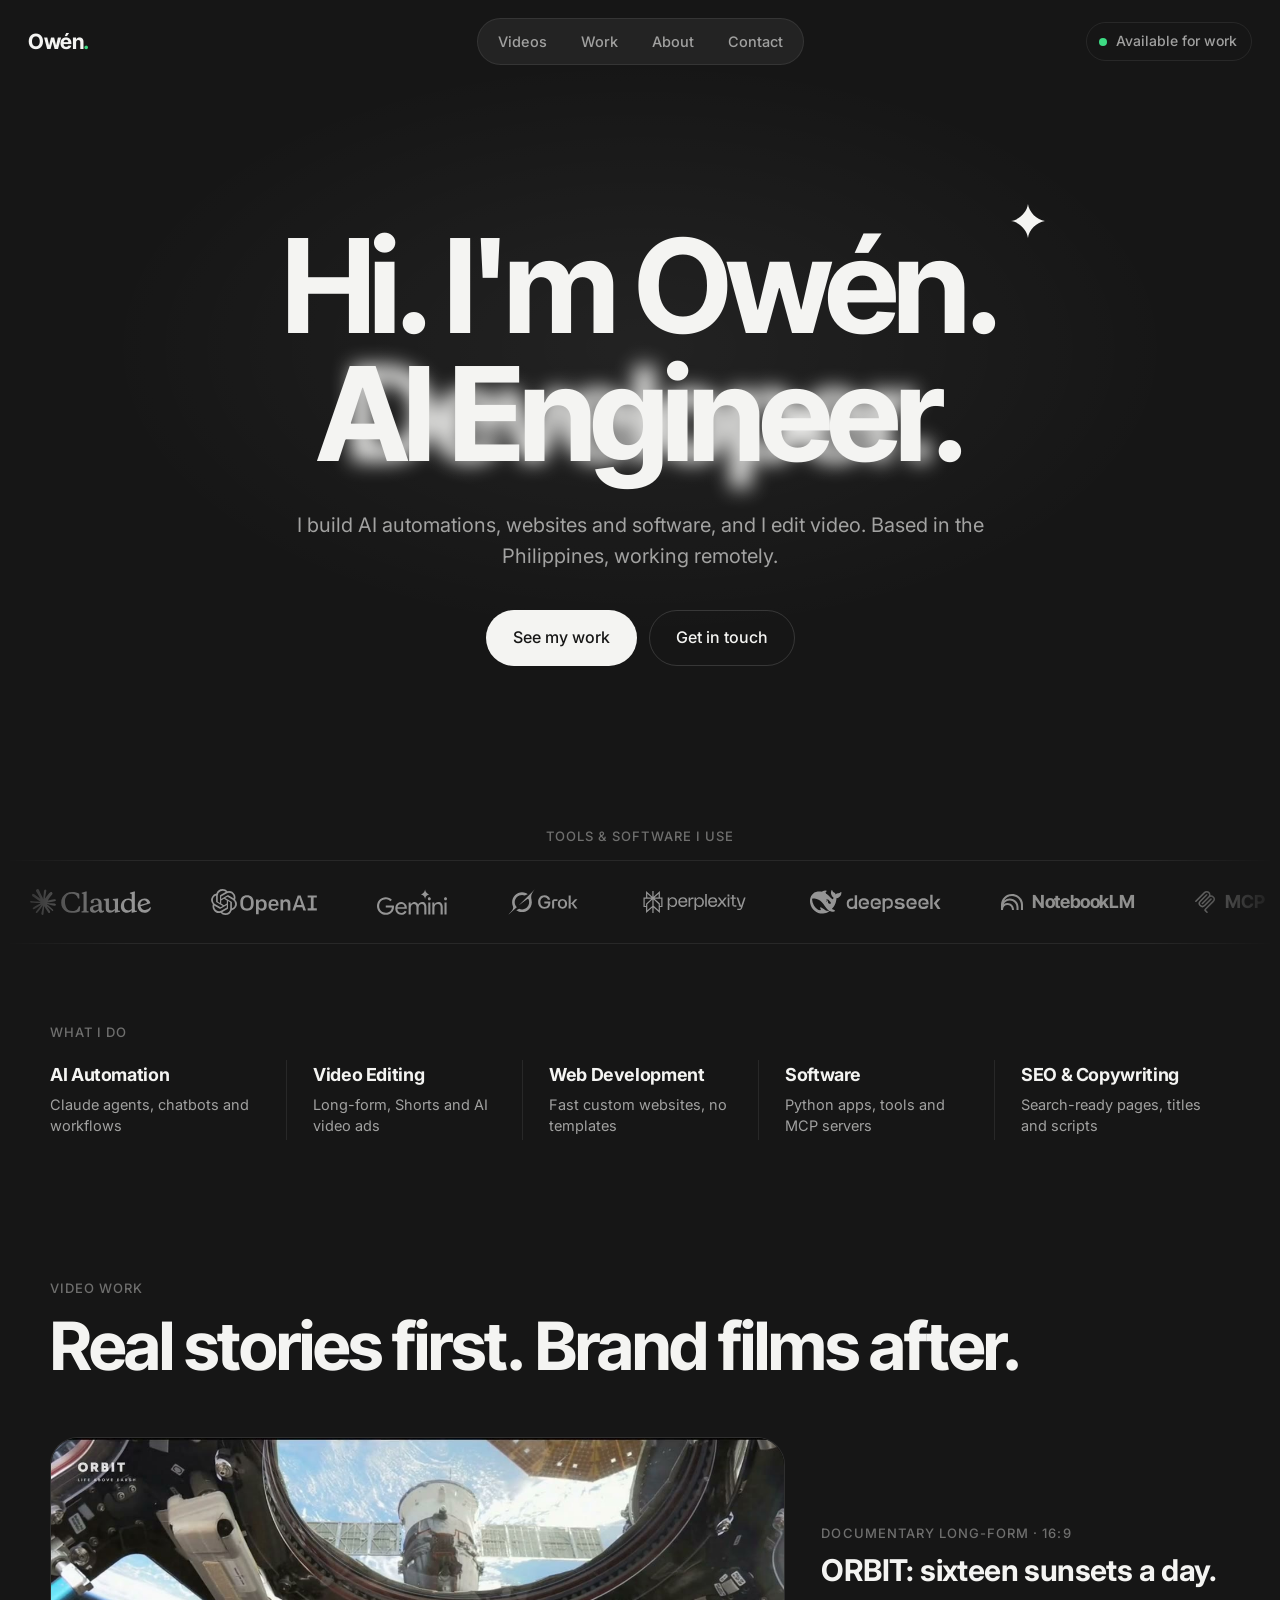
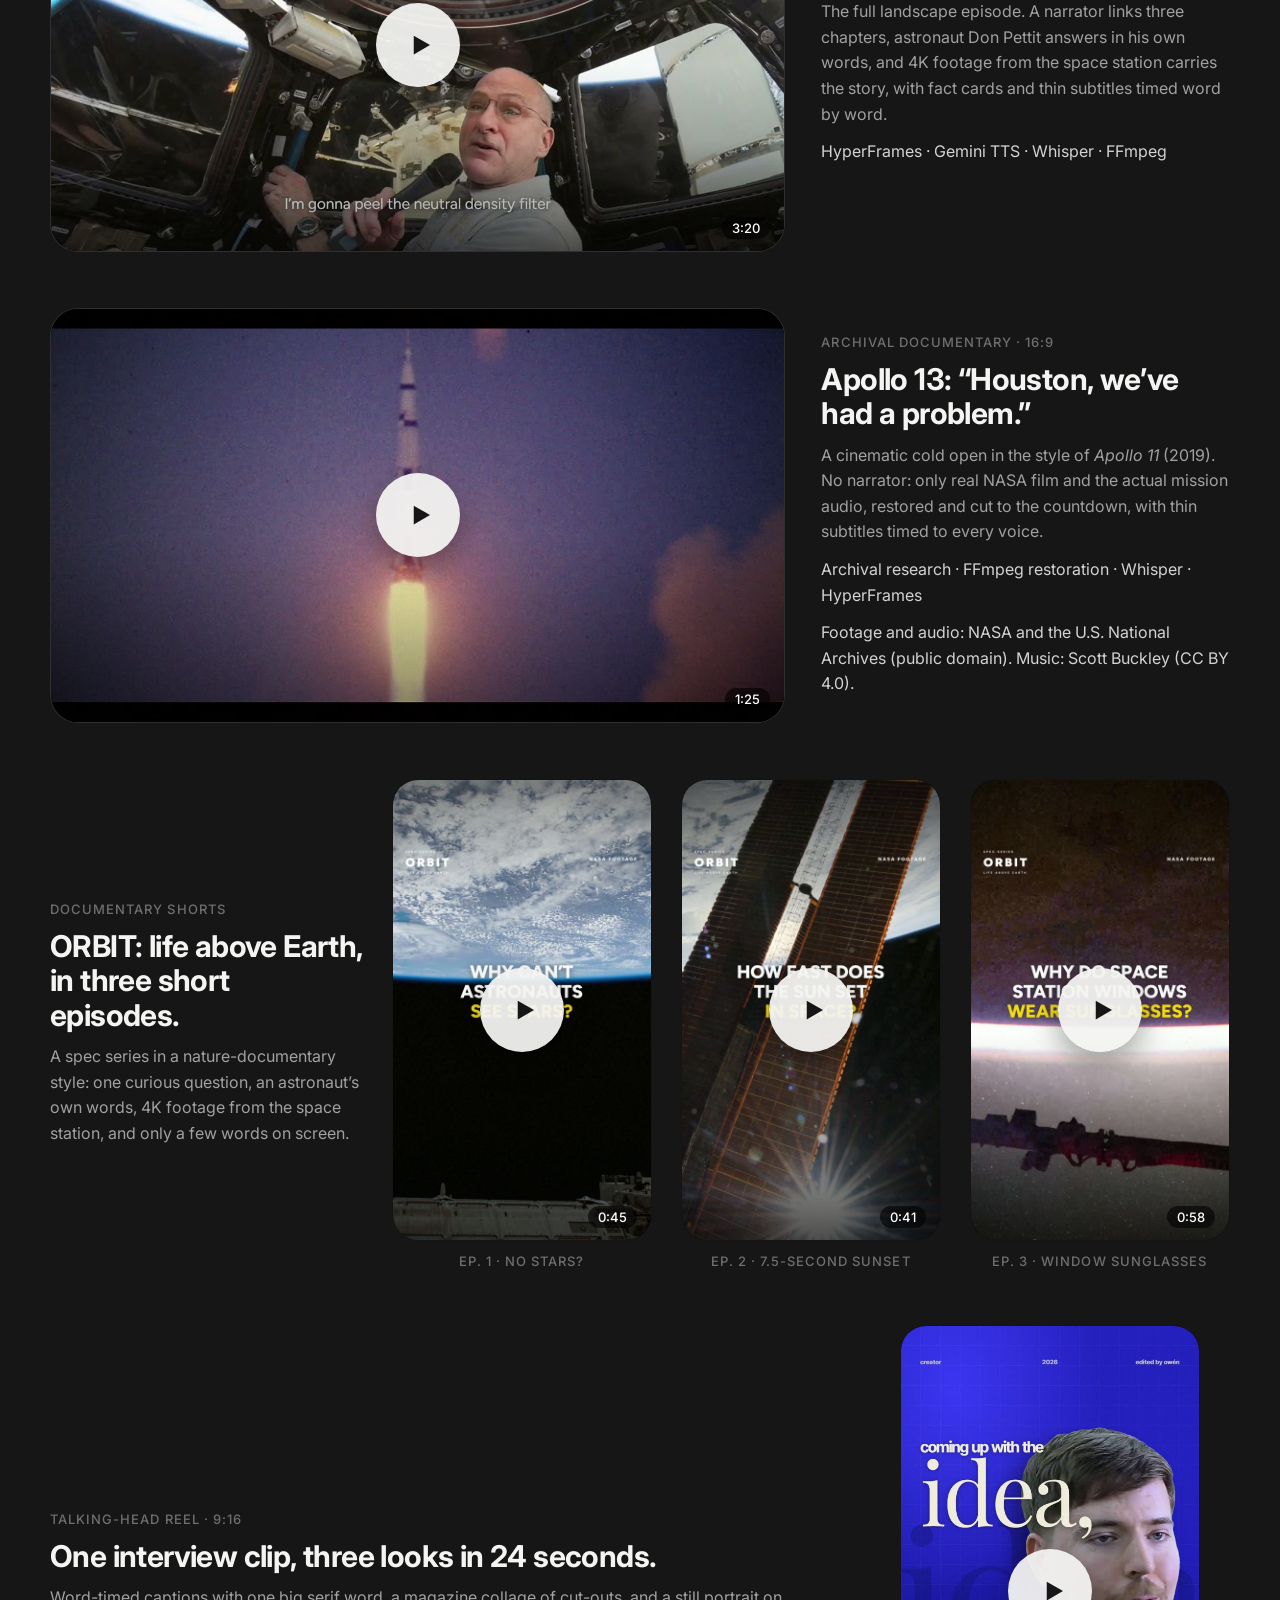
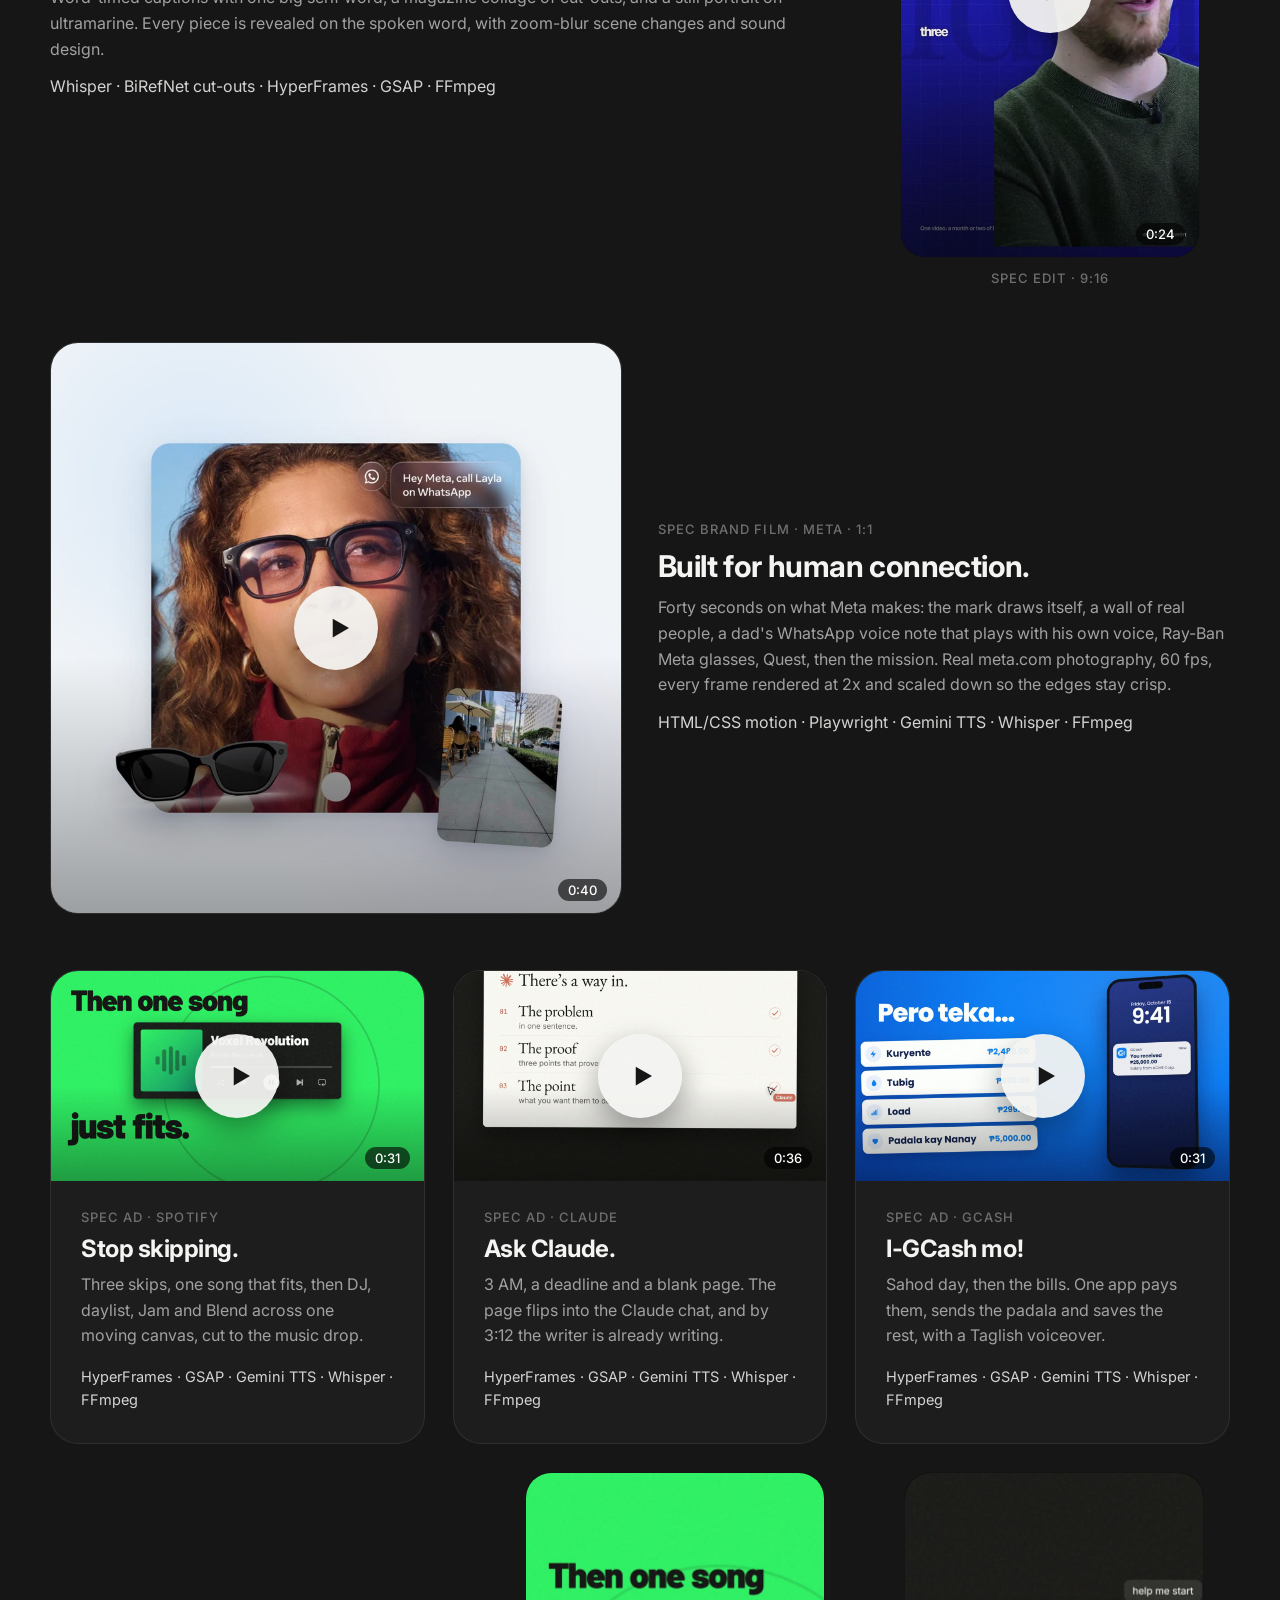
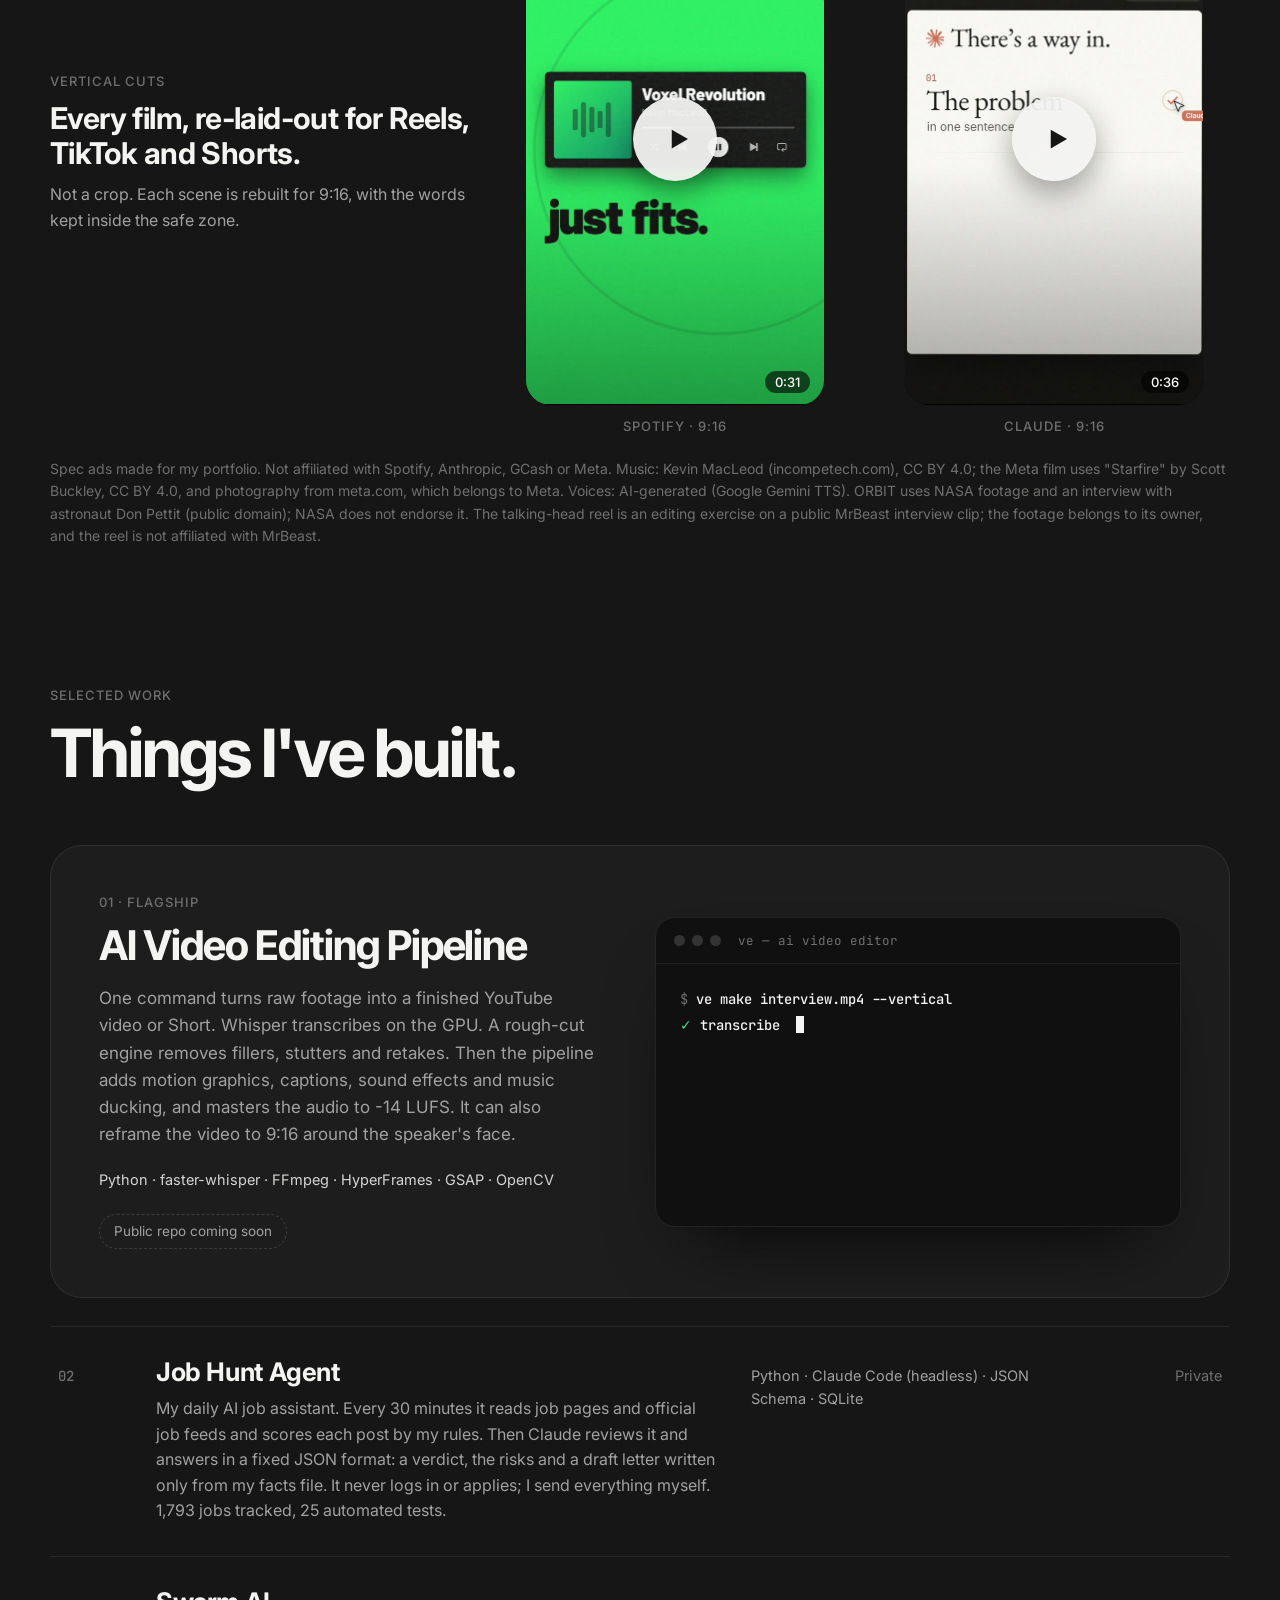
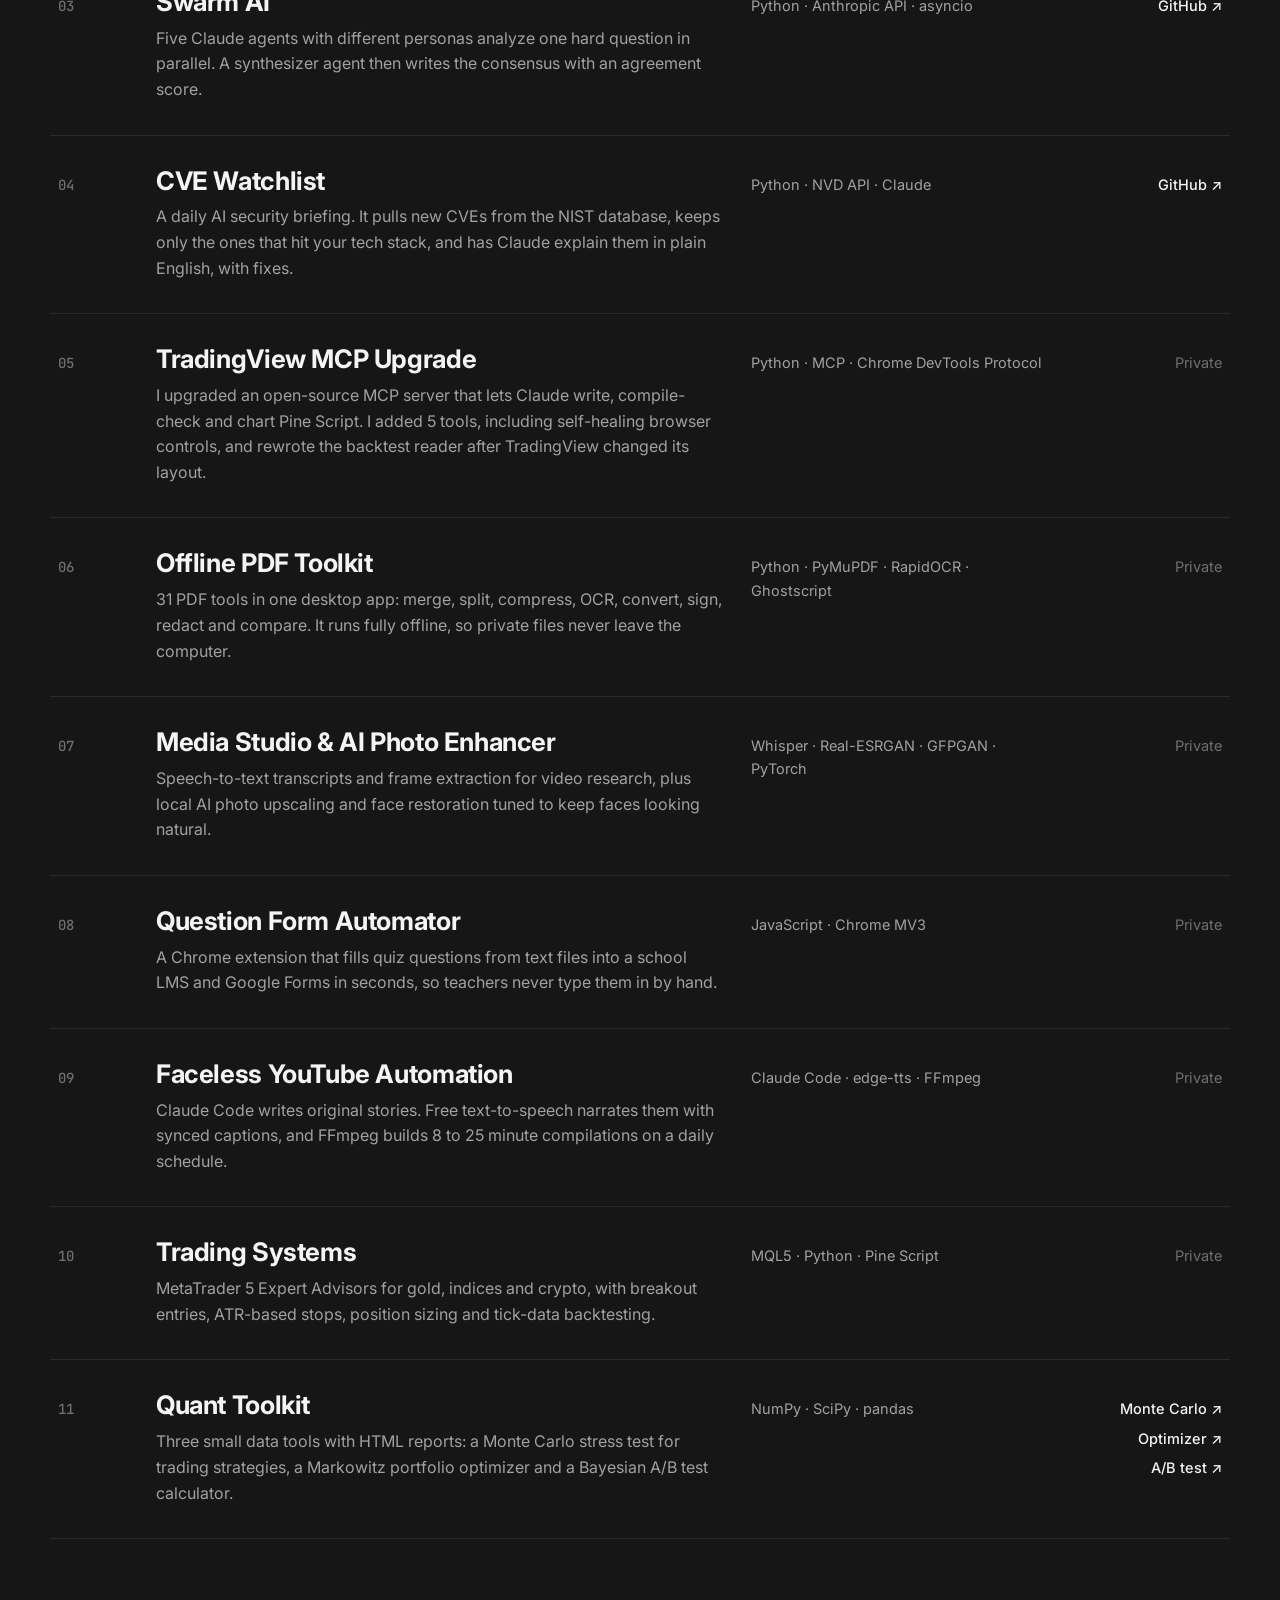
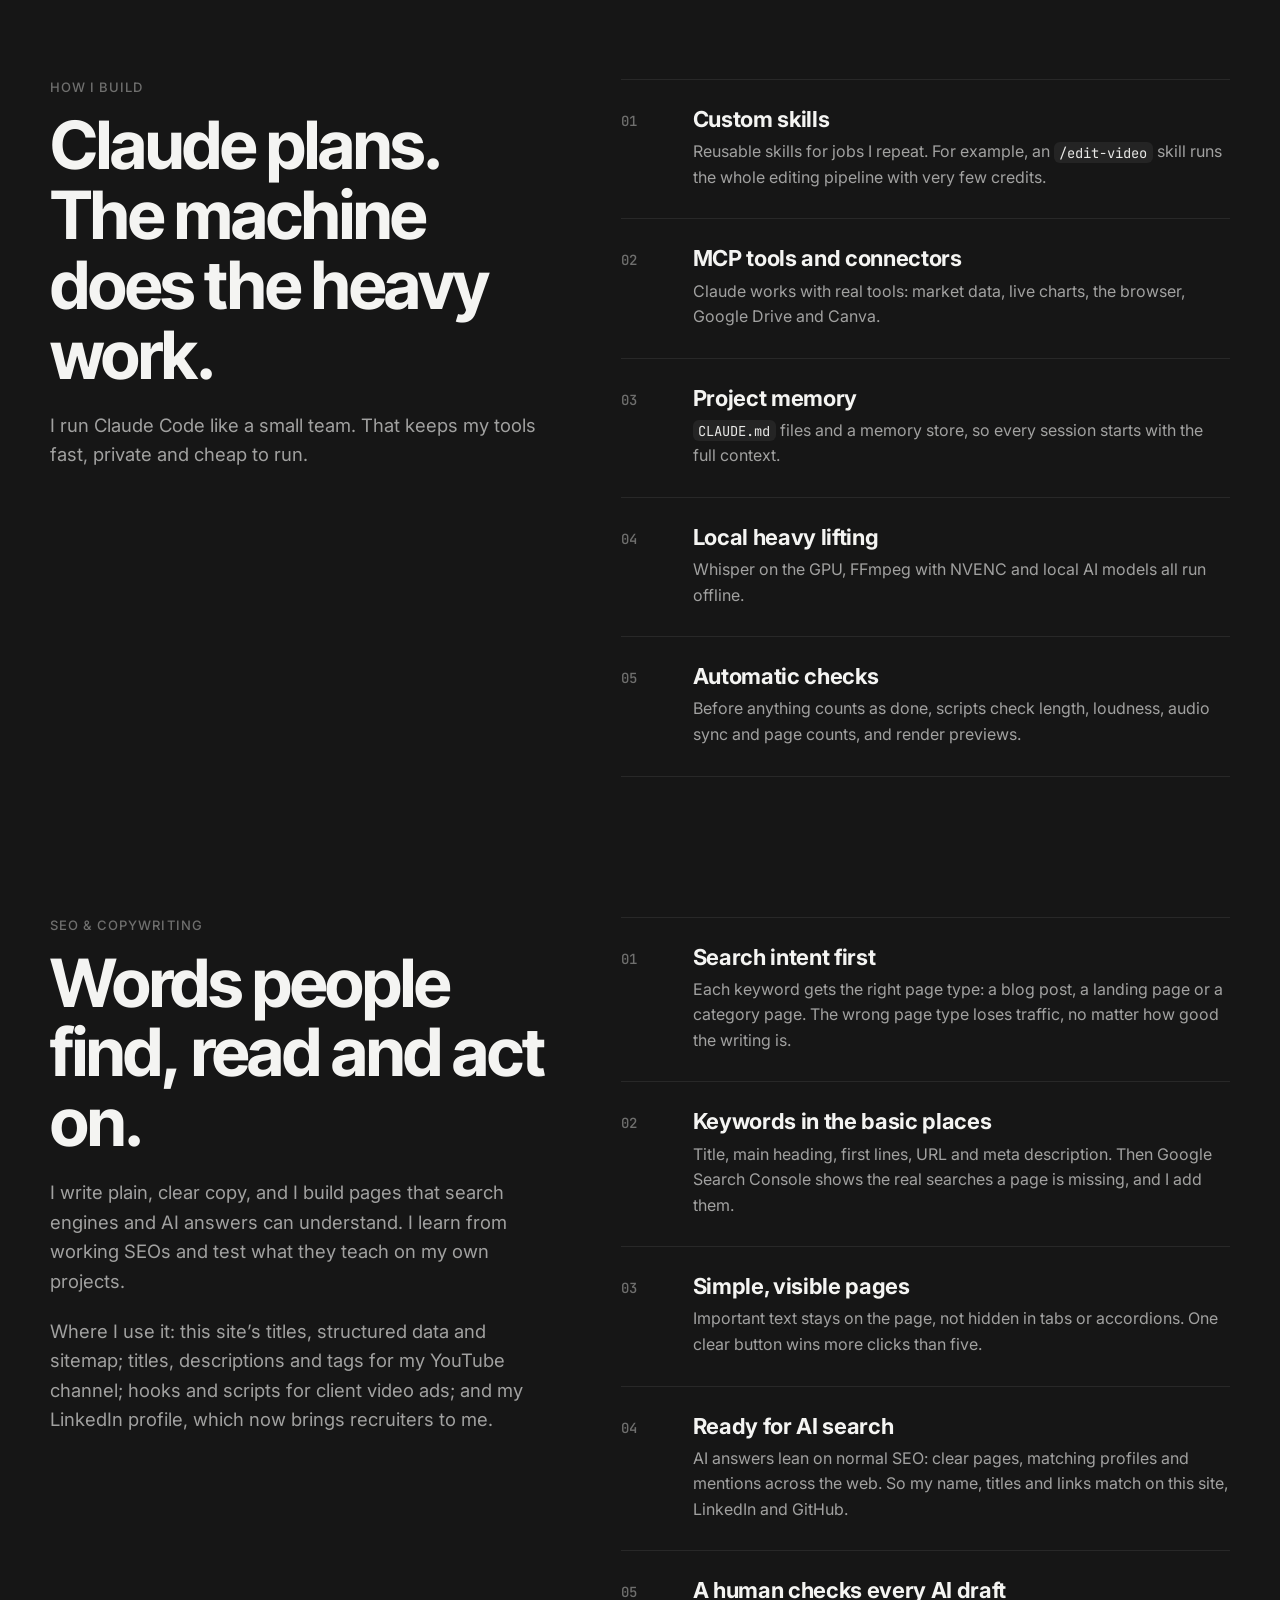
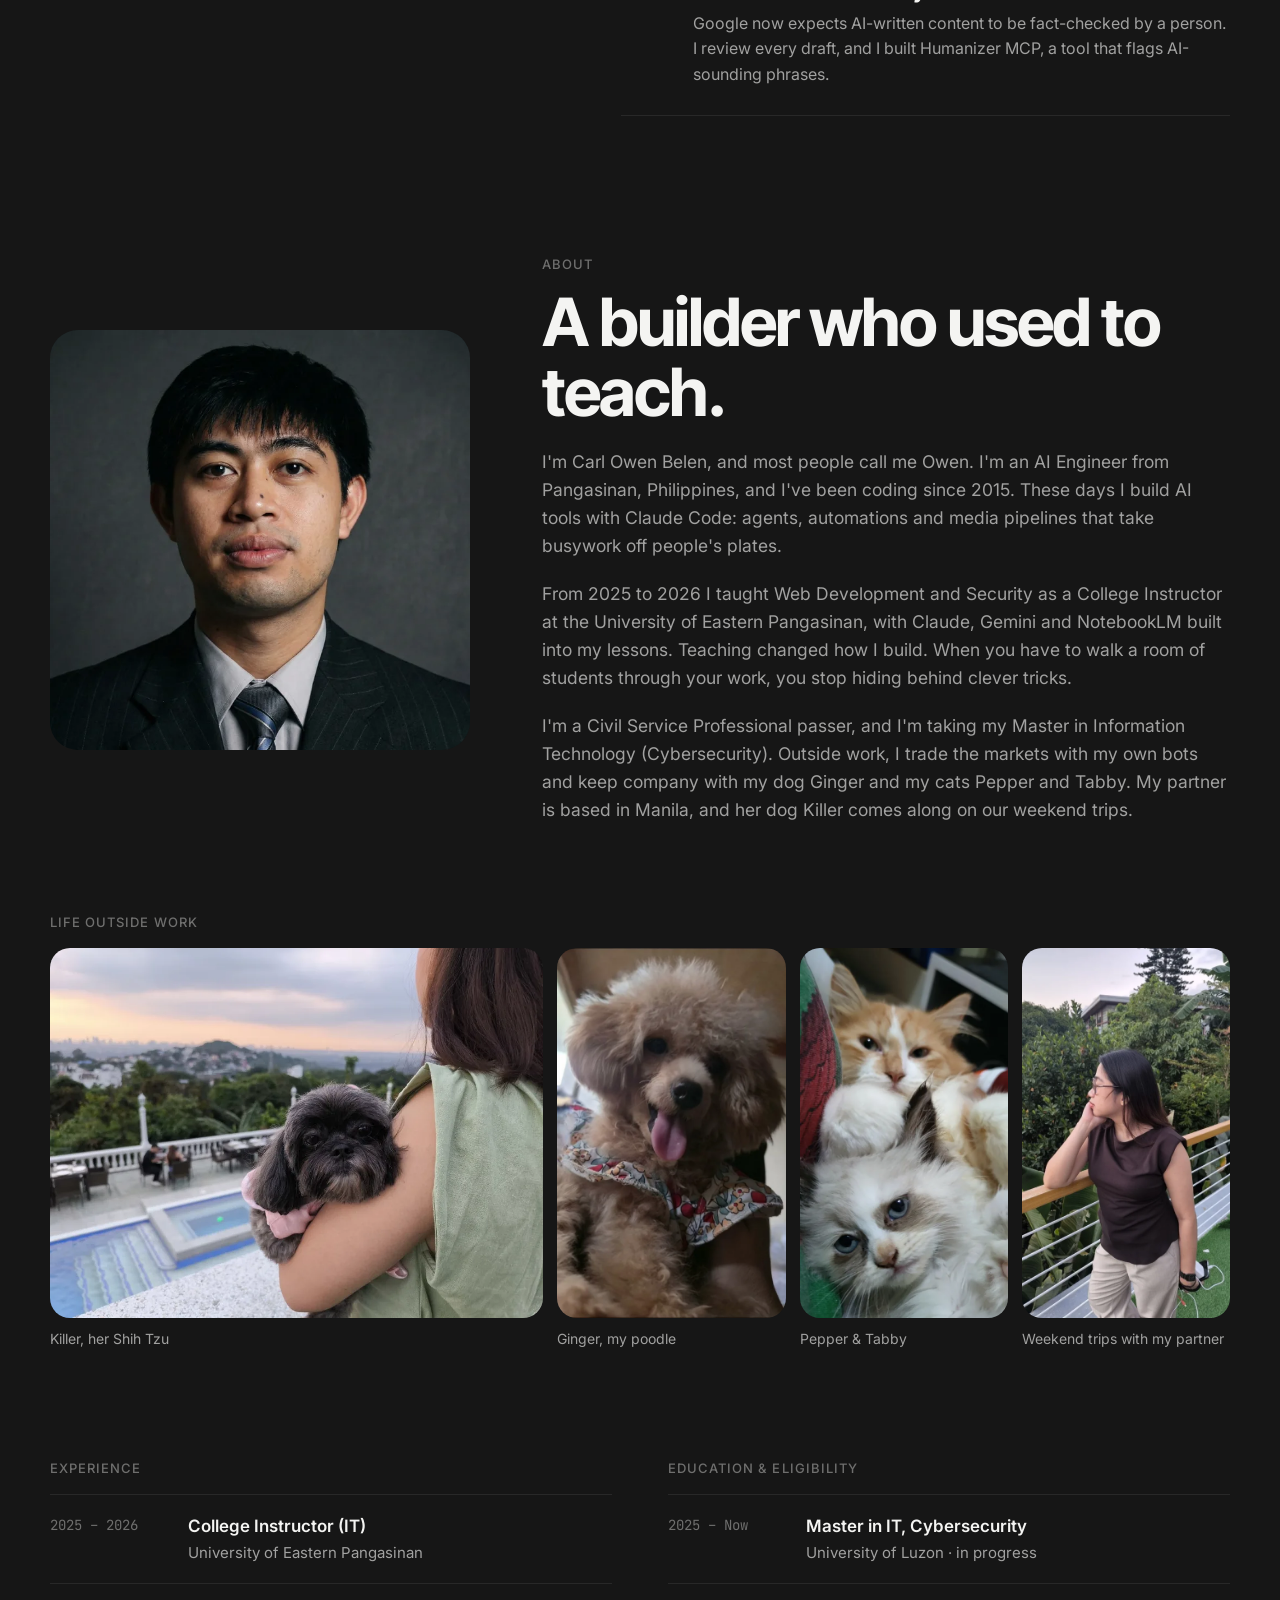
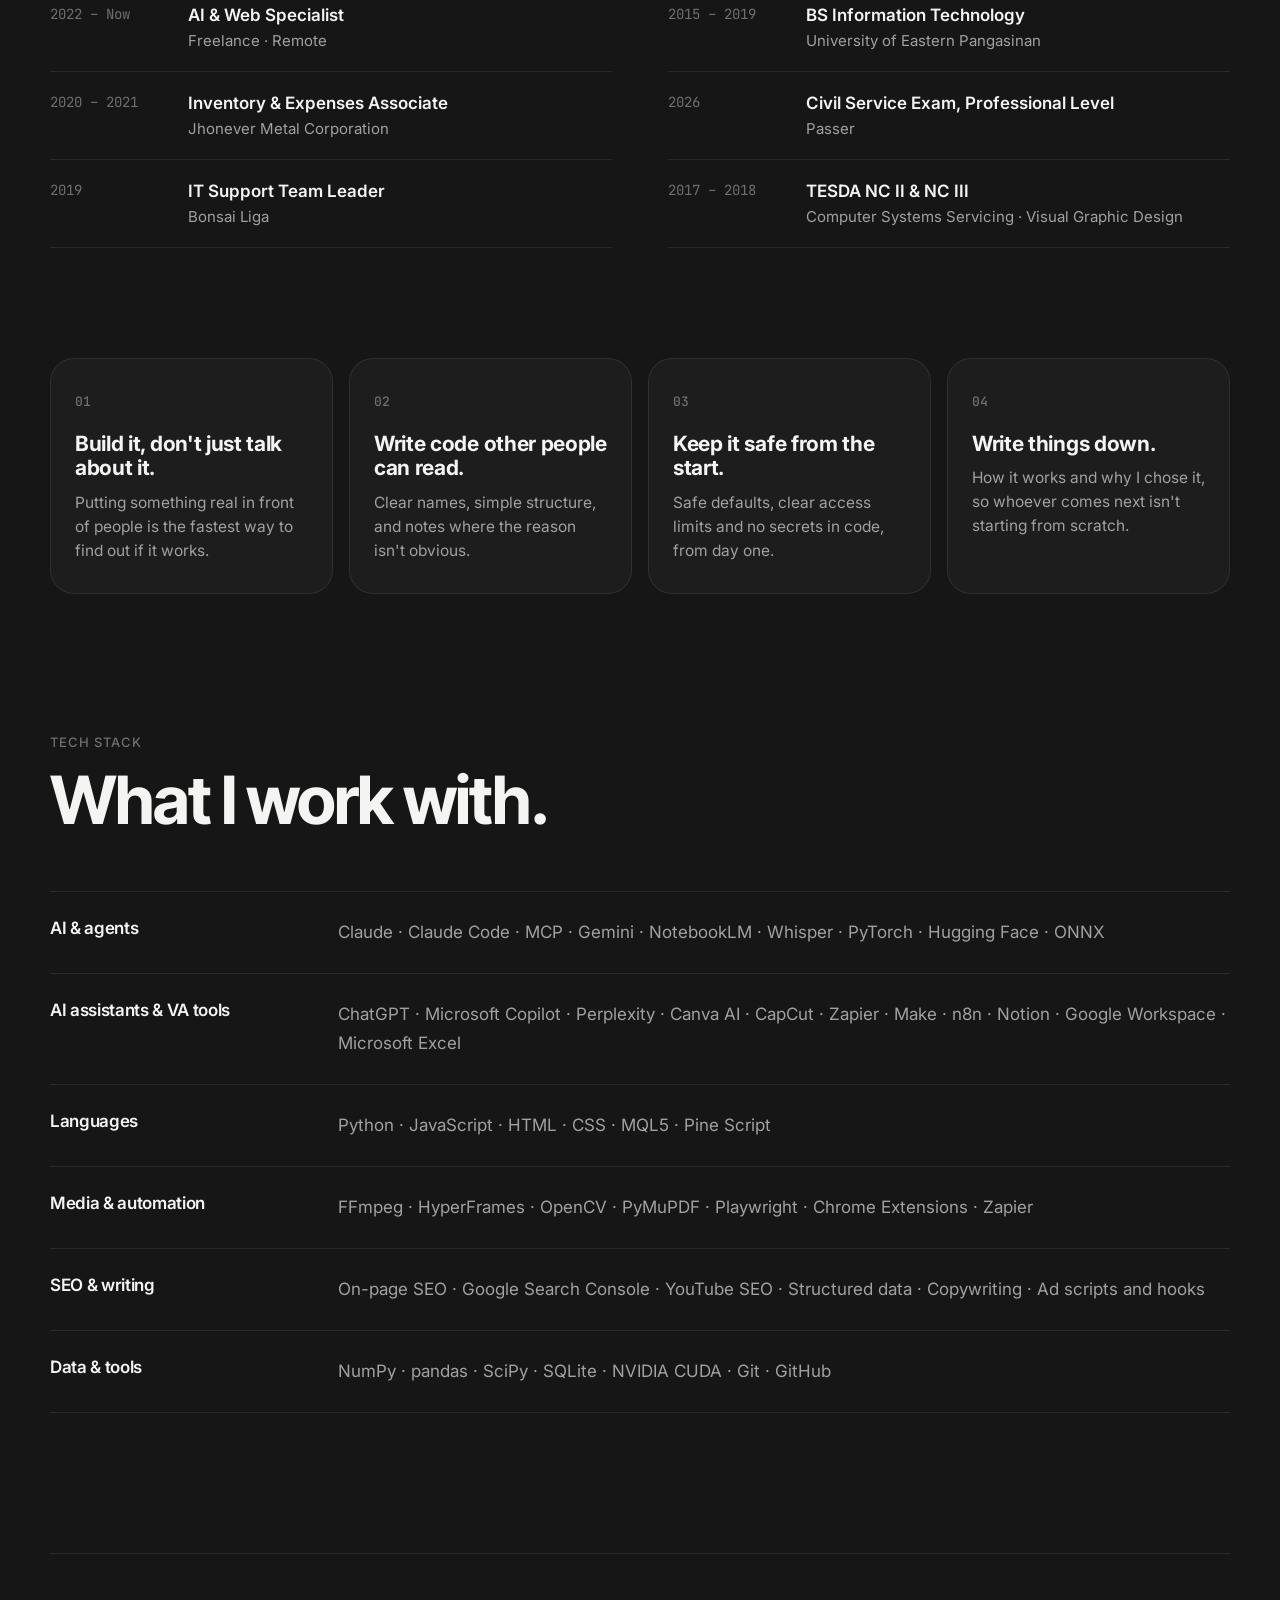
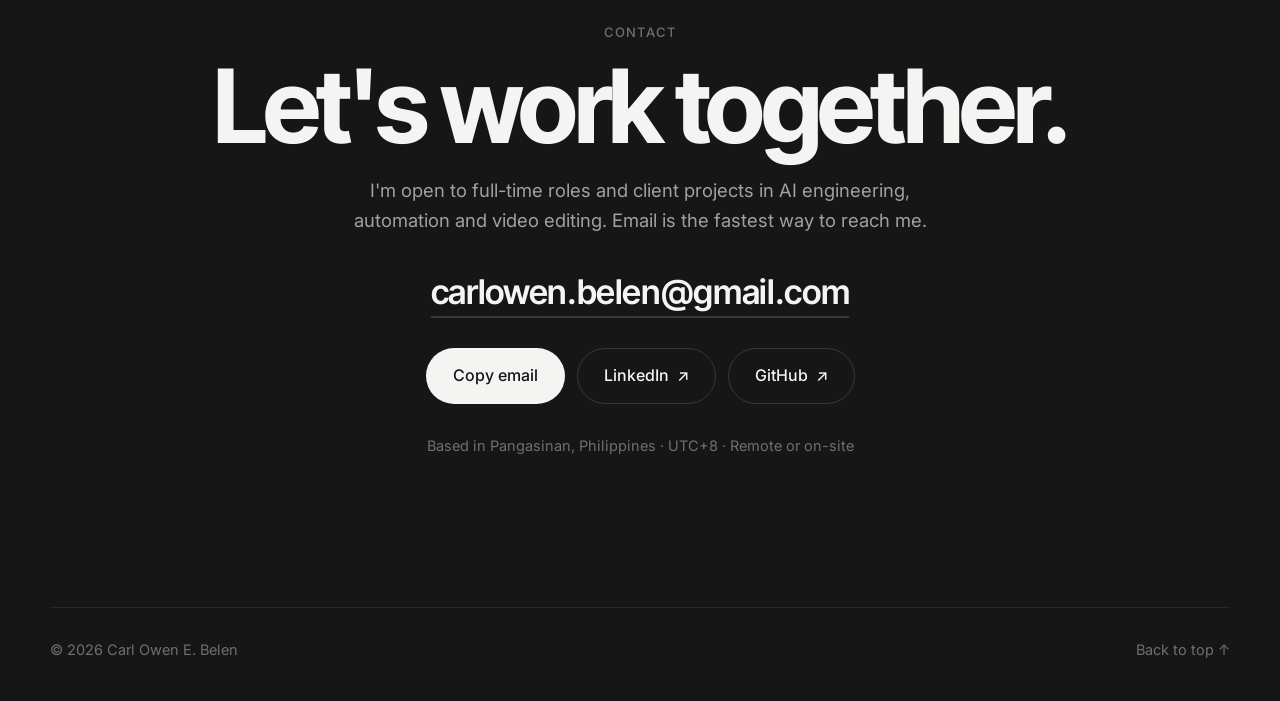
==== commit e7e9ab8d: "Hero + services: 4 titles, short intro, 'What I do' strip replaces the number stats Co-Authored-By: " ====
--- a/index.html
+++ b/index.html
@@ -22,7 +22,7 @@
 <link rel="preconnect" href="https://fonts.googleapis.com">
 <link rel="preconnect" href="https://fonts.gstatic.com" crossorigin>
 <link href="https://fonts.googleapis.com/css2?family=Inter+Tight:wght@500;600;700&family=Inter:wght@400;500;600;700&family=JetBrains+Mono:wght@400;500&display=swap" rel="stylesheet">
-<link rel="stylesheet" href="style.css?v=202610191300">
+<link rel="stylesheet" href="style.css?v=202611010300">
 
 <script type="application/ld+json">
 {
@@ -58,11 +58,11 @@
 
 <!-- HERO -->
 <section class="hero" id="hero">
-  <h1 class="reveal" aria-label="Hi. I'm Owén. Developer, trader, AI engineer, gamer, AI video editor, SEO copywriter, storyteller and designer.">
+  <h1 class="reveal" aria-label="Hi. I'm Owén. Developer, AI engineer, video editor and SEO copywriter.">
     <span class="l1" aria-hidden="true"><span class="name">Hi. I'm Owén.<svg class="star" viewBox="0 0 24 24"><path d="M12 0c.6 5.6 6.4 11.4 12 12-5.6.6-11.4 6.4-12 12-.6-5.6-6.4-11.4-12-12C5.6 11.4 11.4 5.6 12 0z"/></svg></span></span>
-    <span class="rot" aria-hidden="true"><span class="w on">Developer.</span><span class="w">Trader.</span><span class="w">AI Engineer.</span><span class="w">Gamer.</span><span class="w">Video Editor.</span><span class="w">SEO Copywriter.</span><span class="w">Storyteller.</span><span class="w">Designer.</span></span>
+    <span class="rot" aria-hidden="true"><span class="w on">Developer.</span><span class="w">AI Engineer.</span><span class="w">Video Editor.</span><span class="w">SEO Copywriter.</span></span>
   </h1>
-  <p class="intro reveal">AI Engineer and AI Video Editor from the Philippines. I build AI agents and automations that turn slow, manual work into fast, reliable workflows, and I edit long-form and short-form video.</p>
+  <p class="intro reveal">I build AI automations, websites and software, and I edit video. Based in the Philippines, working remotely.</p>
   <div class="actions reveal">
     <a class="pill solid" href="#work">See my work</a>
     <a class="pill line" href="#contact">Get in touch</a>
@@ -129,12 +129,13 @@
   </div>
 </div>
 
-<section class="wrap stats reveal" aria-label="By the numbers">
-  <div><b data-to="40" data-suf="%">40%</b><span>less lesson prep with AI</span></div>
-  <div><b data-to="60" data-pre="~" data-suf="s">~60s</b><span>rough cut, 3-min video</span></div>
-  <div><b data-to="5">5</b><span>tools added to MCP server</span></div>
-  <div><b data-to="31">31</b><span>PDF tools in one app</span></div>
-  <div><b data-to="10">10</b><span>motion-graphic templates</span></div>
+<p class="wrap label svc-label reveal">What I do</p>
+<section class="wrap stats services reveal" aria-label="What I do">
+  <div><b>AI Automation</b><span>Claude agents, chatbots and workflows</span></div>
+  <div><b>Video Editing</b><span>Long-form, Shorts and AI video ads</span></div>
+  <div><b>Web Development</b><span>Fast custom websites, no templates</span></div>
+  <div><b>Software</b><span>Python apps, tools and MCP servers</span></div>
+  <div><b>SEO &amp; Copywriting</b><span>Search-ready pages, titles and scripts</span></div>
 </section>
 
 <!-- MOTION WORK -->
--- a/style.css
+++ b/style.css
@@ -95,6 +95,12 @@
 .stats b { display: block; font: 700 clamp(34px, 3.4vw, 46px)/1 var(--display-lg); letter-spacing: -.03em; }
 .stats span { display: block; margin-top: 10px; font-size: 14.5px; line-height: 1.45; color: var(--muted); }
 @media (min-width: 1101px) { .stats span { white-space: nowrap; } }
+/* "What I do": the same strip, with service names instead of numbers */
+.svc-label { margin-top: 80px; }
+.stats.services { margin-top: 20px; }
+.services b { font: 700 clamp(17px, 1.4vw, 20px)/1.2 var(--display); letter-spacing: -.02em; }
+.services span { margin-top: 8px; }
+@media (min-width: 1101px) { .services b { white-space: nowrap; } .services span { white-space: normal; } }
 
 /* ---------- sections ---------- */
 .section { padding: 140px 0 0; }
@@ -274,6 +280,10 @@
   .stats div:first-child { border-top: 0; }
   .stats b { font-size: 36px; }
   .stats span { margin-top: 0; font-size: 15px; }
+  .svc-label { margin-top: 56px; }
+  .stats.services { margin-top: 8px; }
+  .services div, .services div:first-child, .services div:nth-child(4) { grid-template-columns: 1fr; gap: 2px; }
+  .services b { font-size: 20px; }
   .section { padding-top: 100px; }
   .flagship { padding: 20px; }
   .term-body { font-size: 11.4px; padding: 16px; min-height: 226px; white-space: pre; overflow-x: auto; }
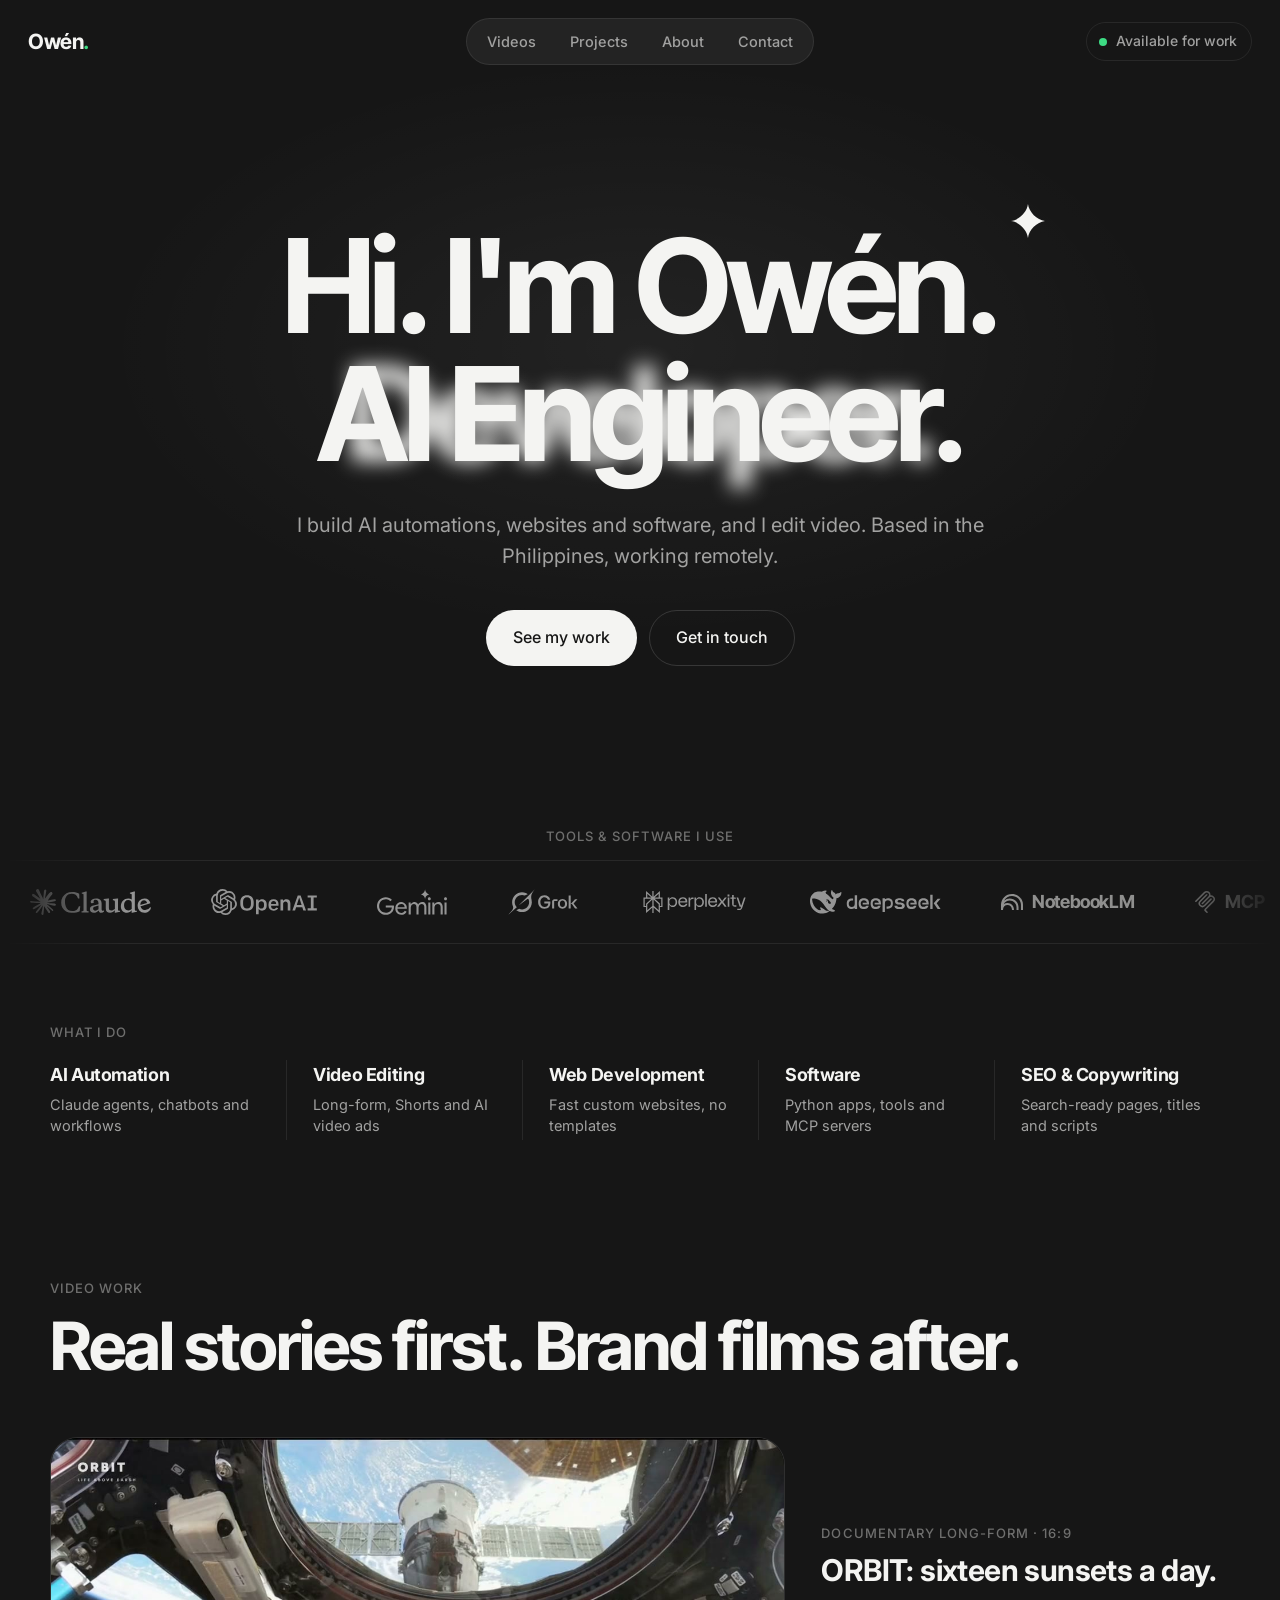
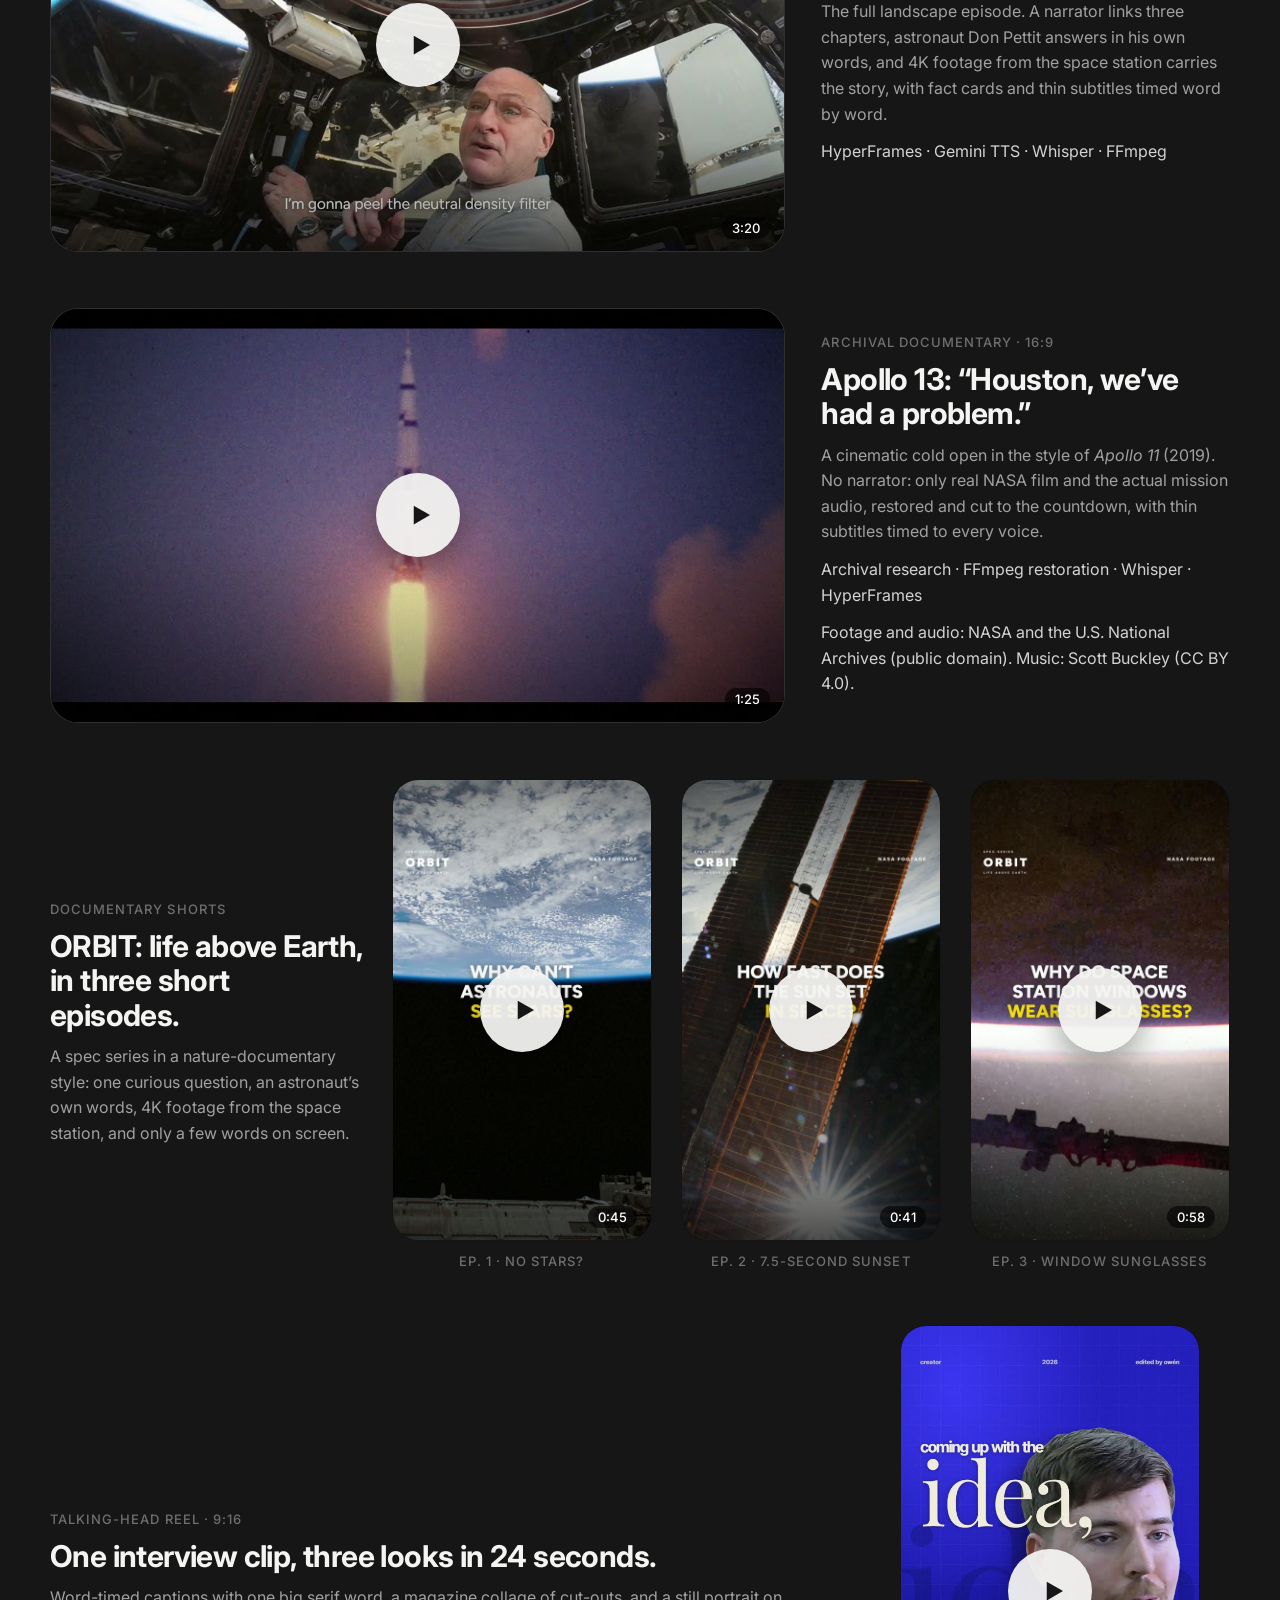
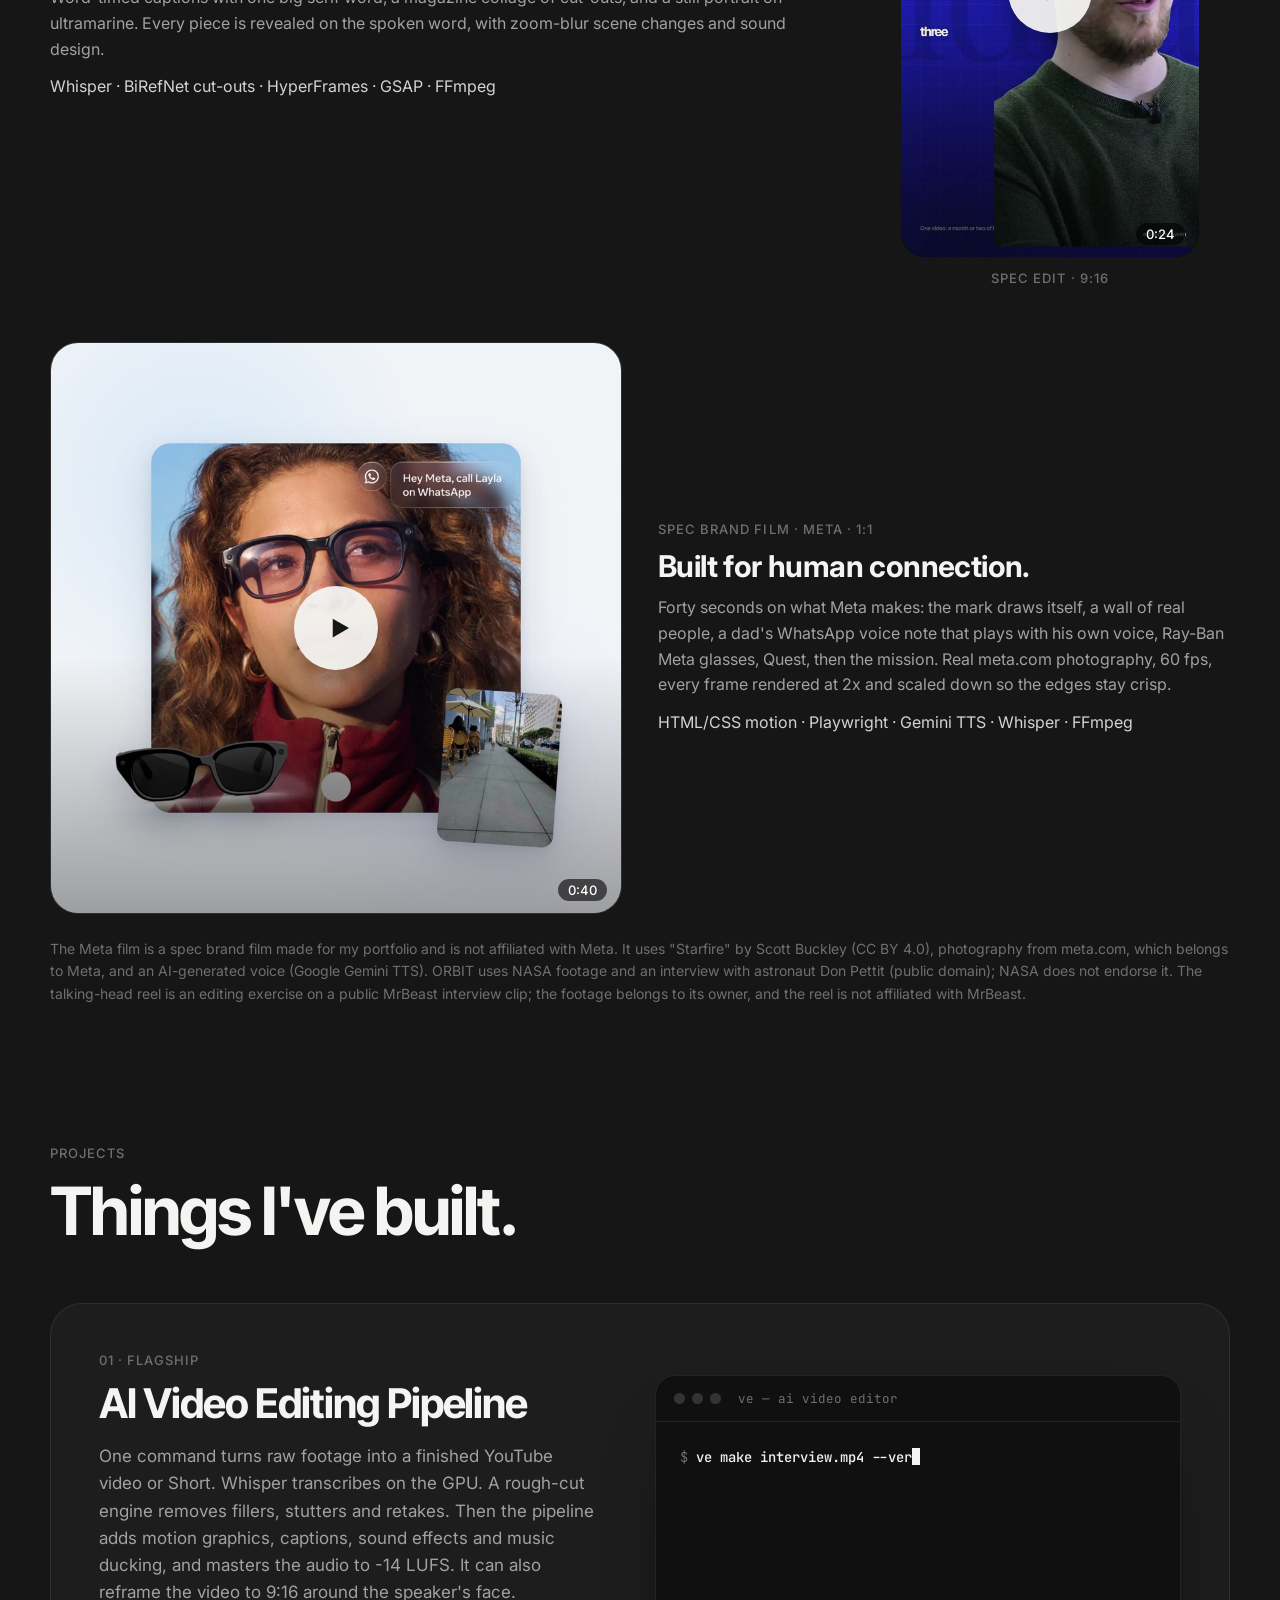
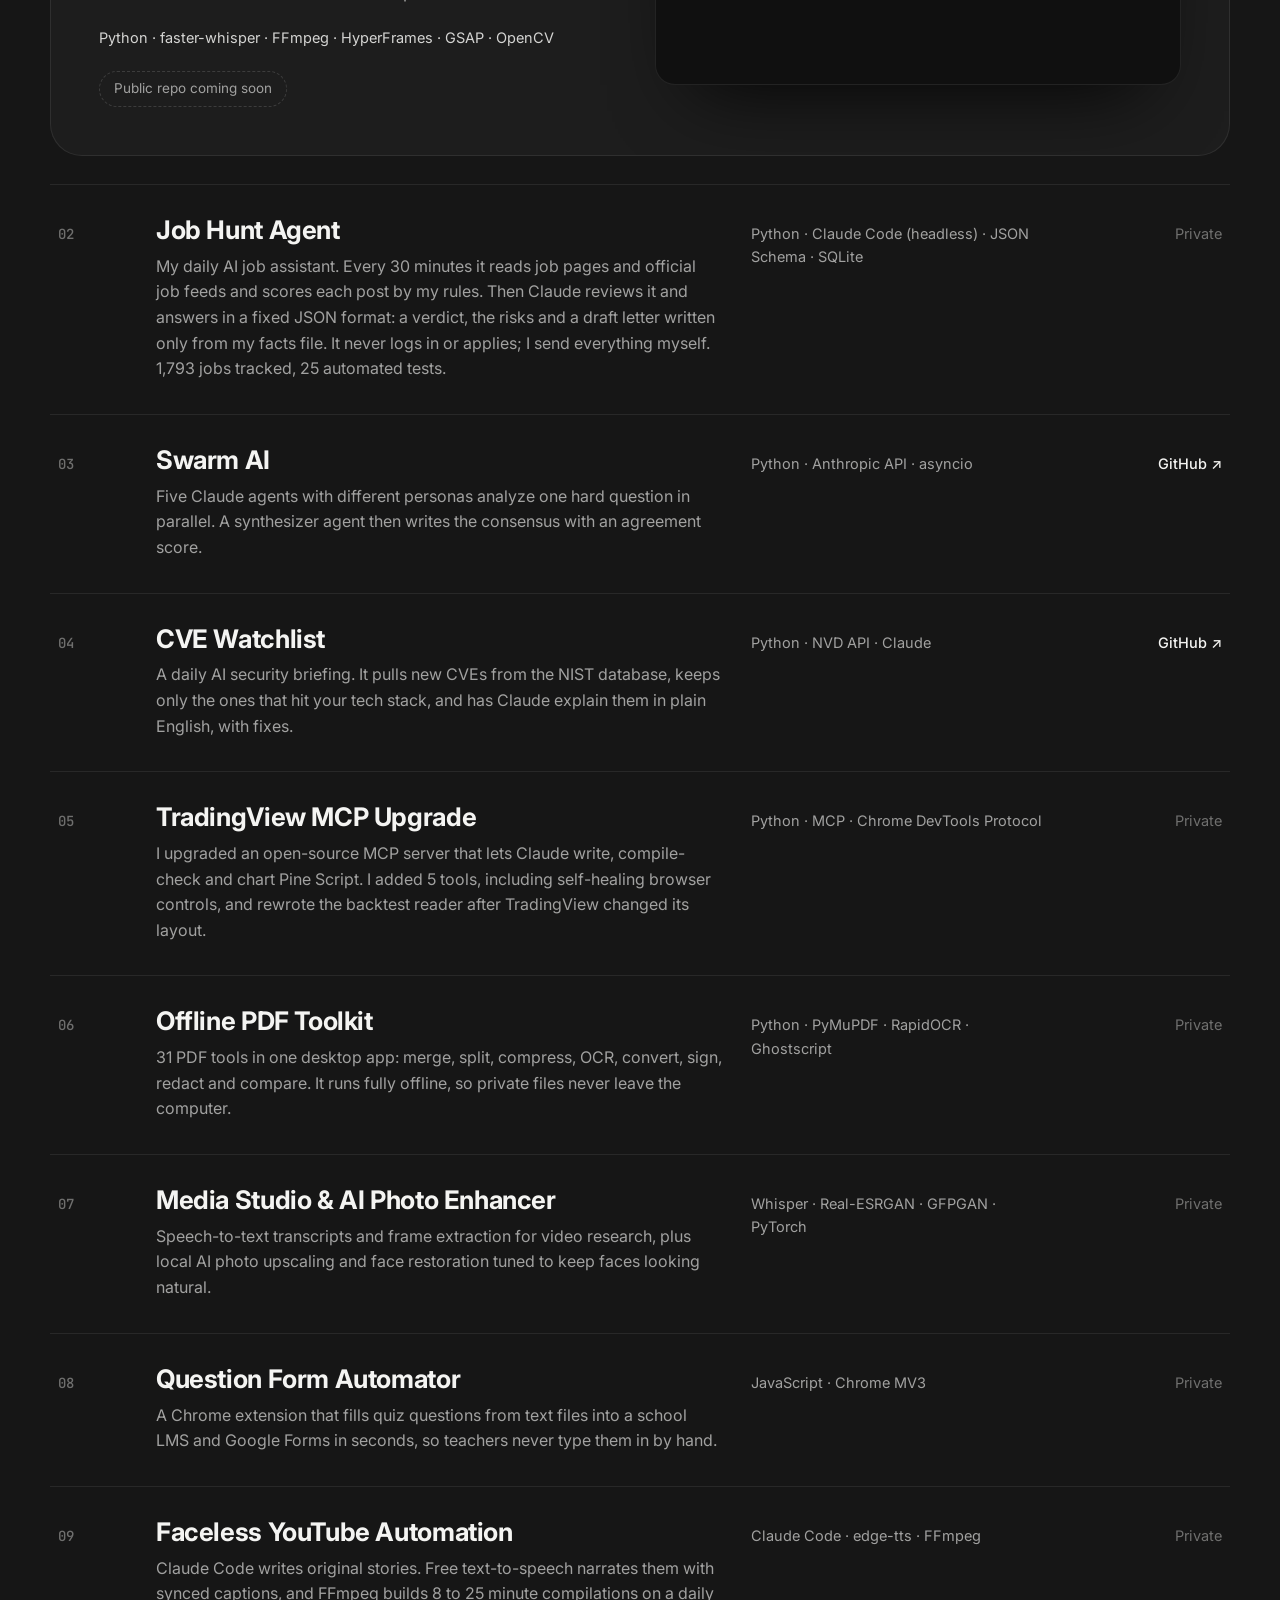
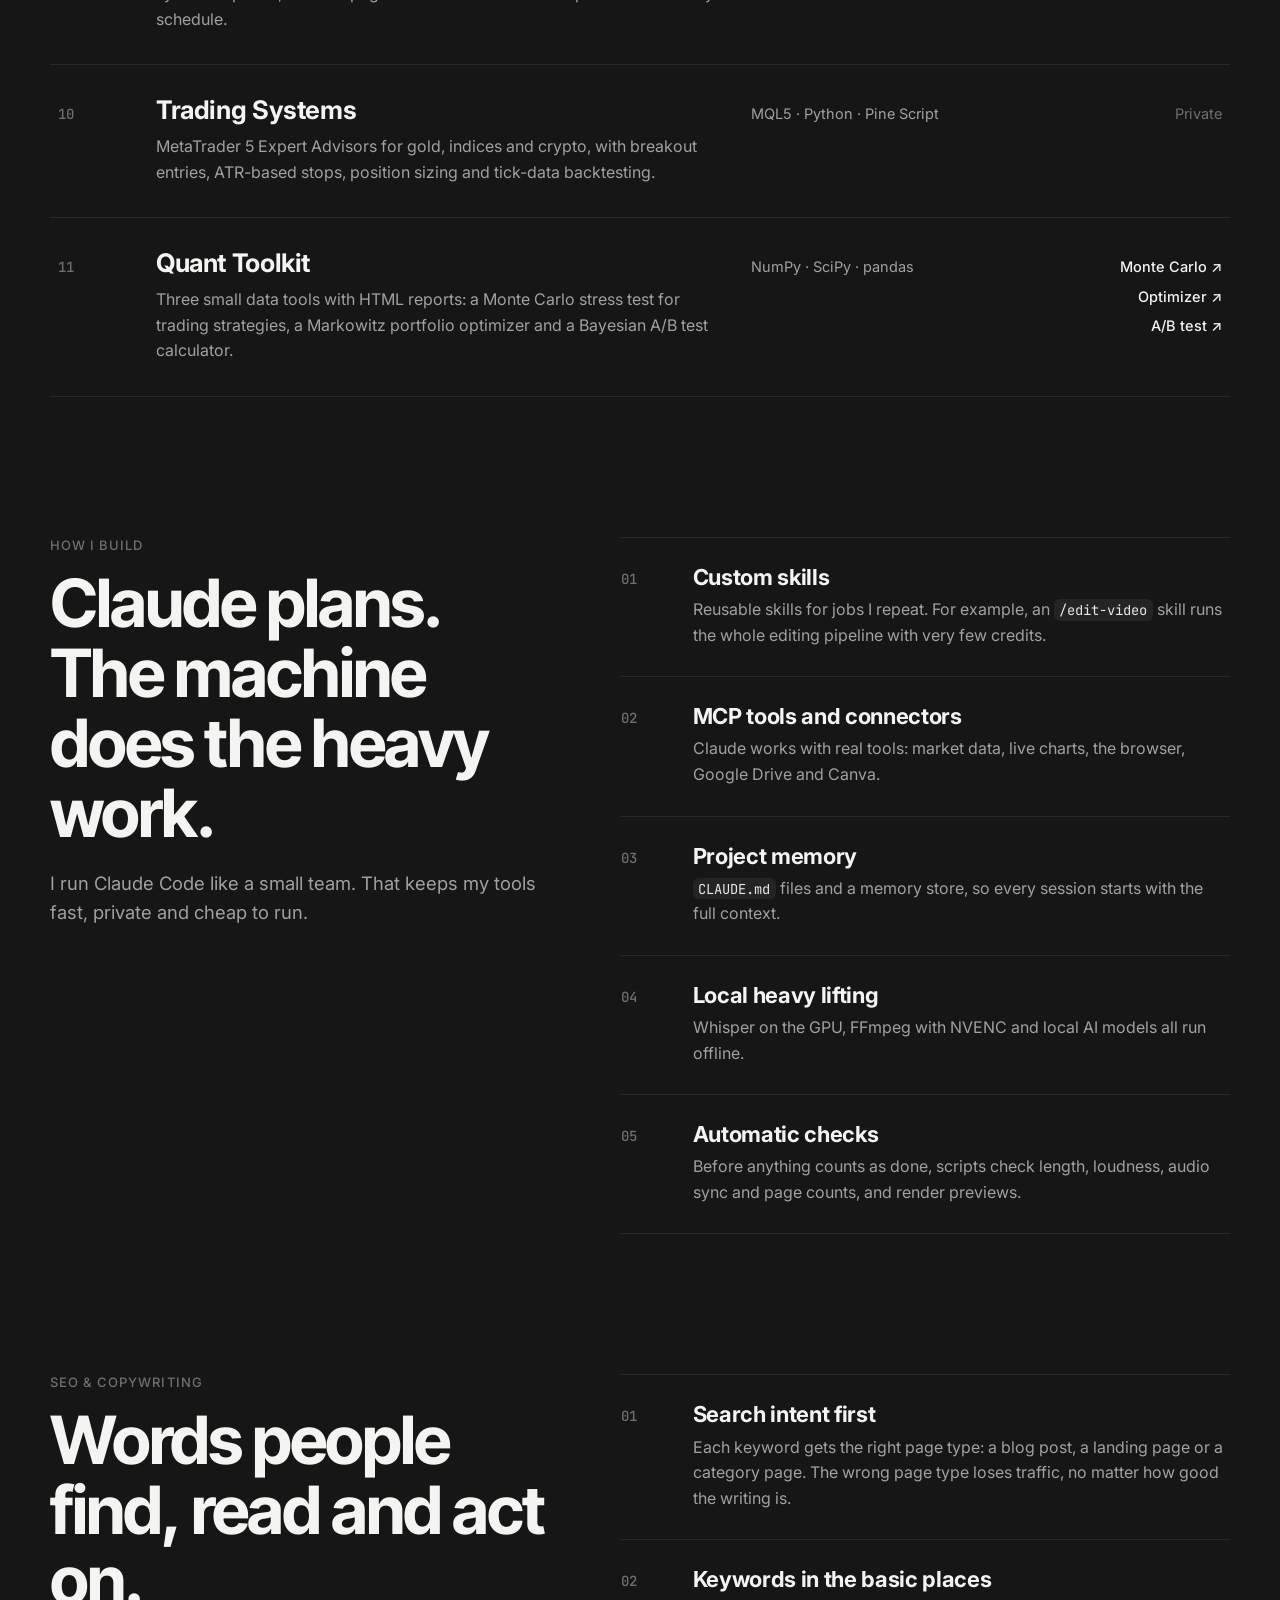
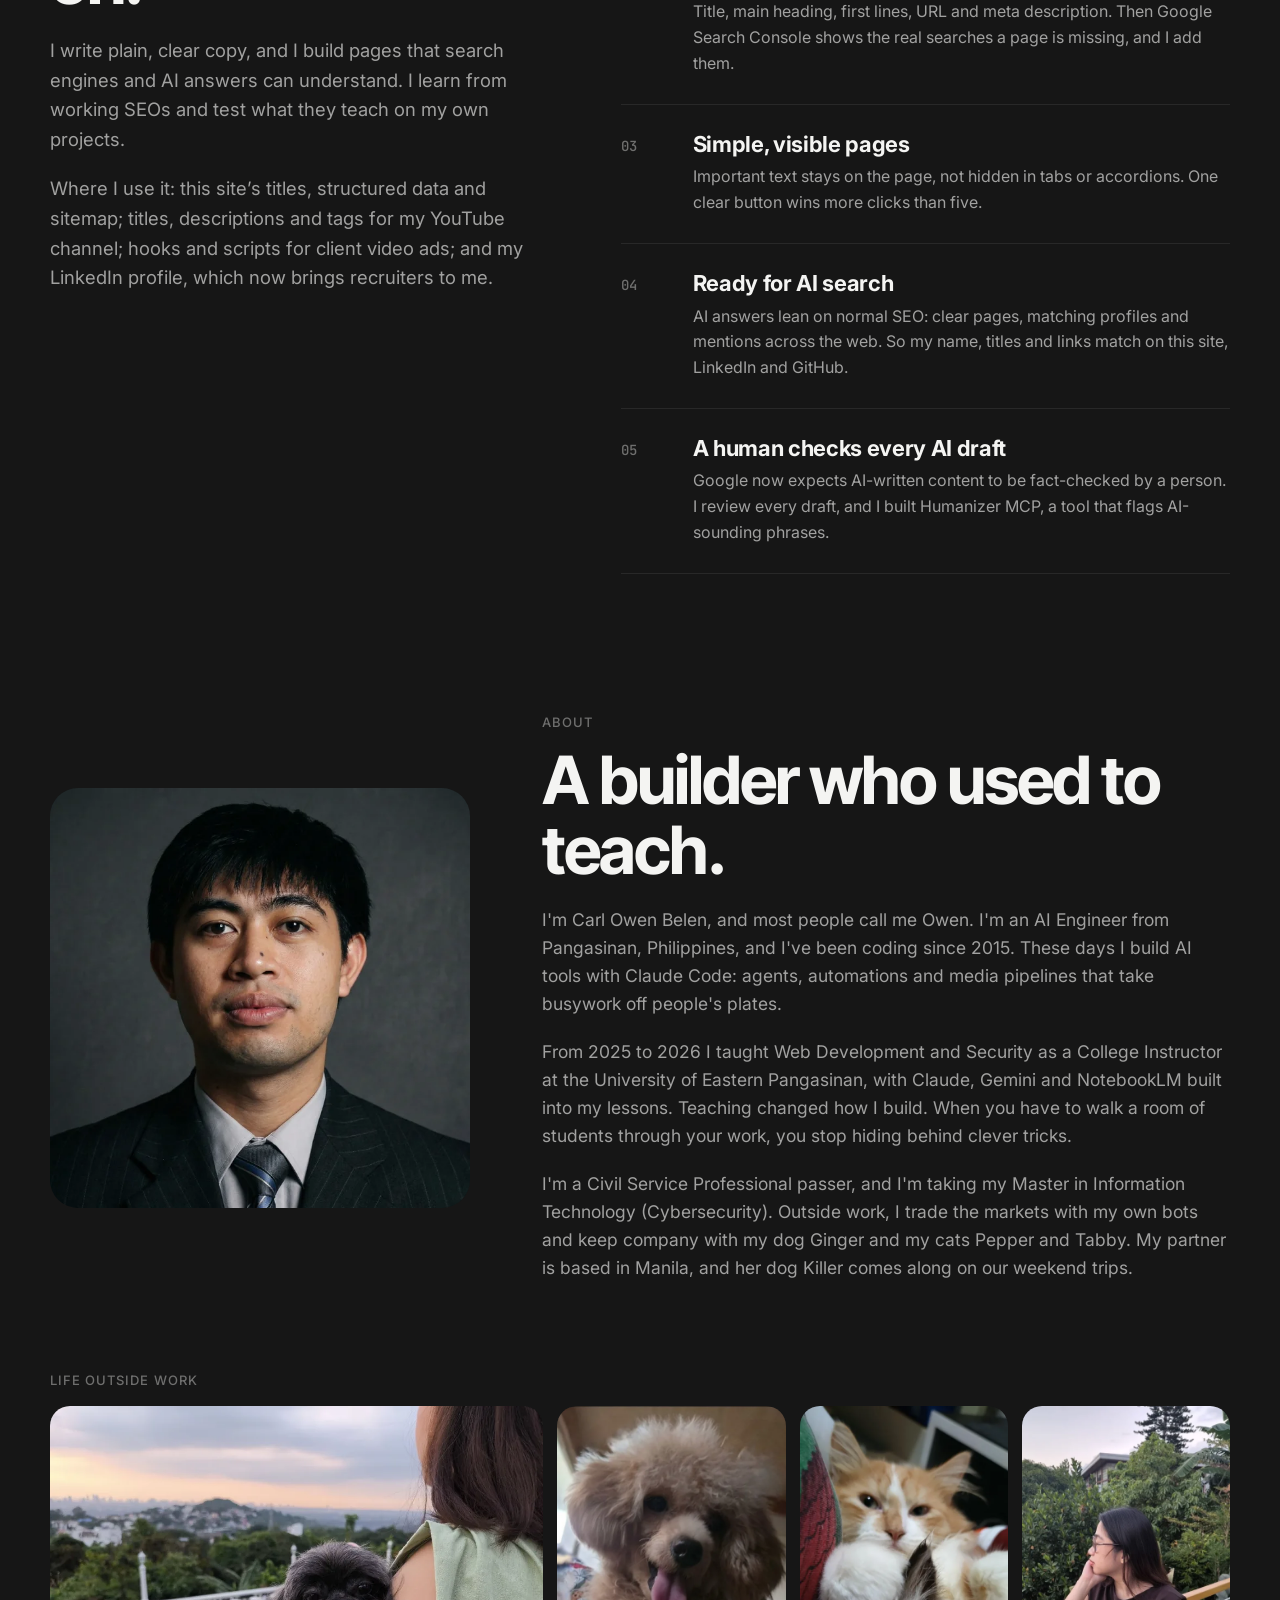
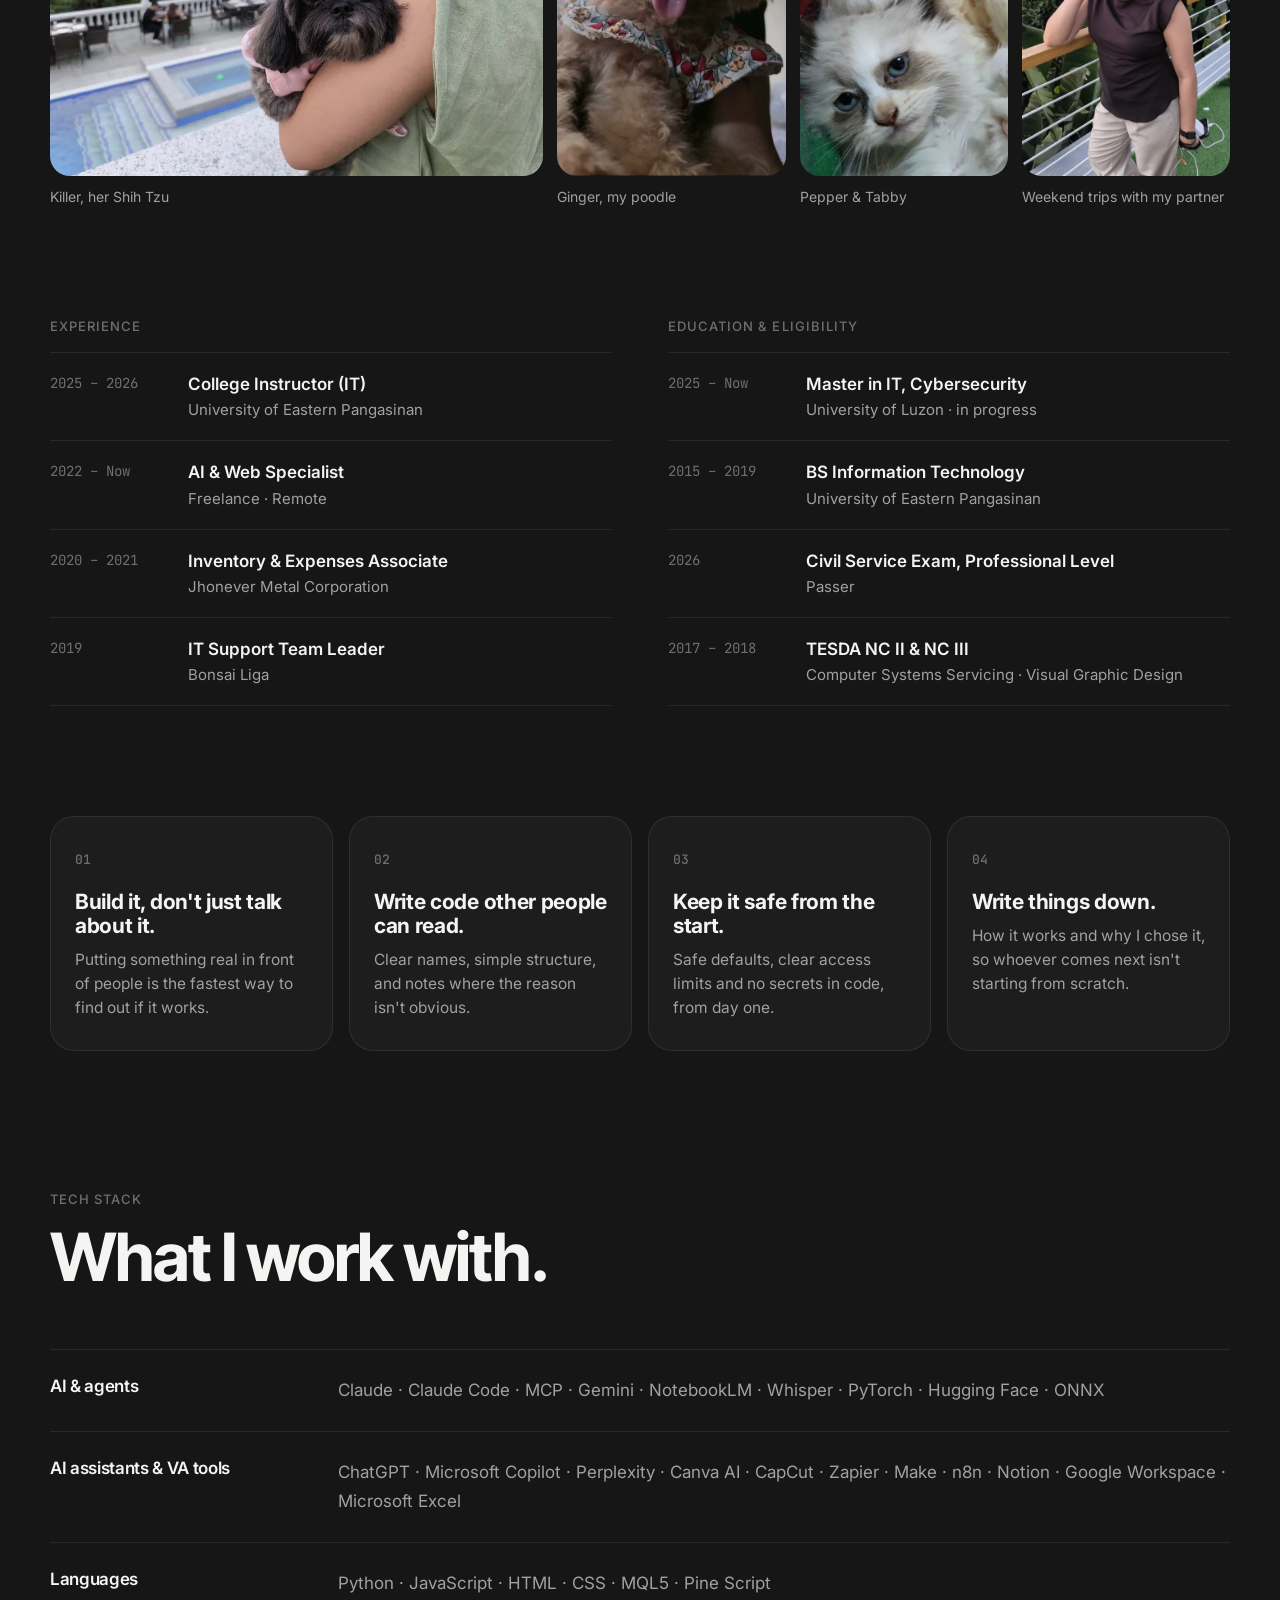
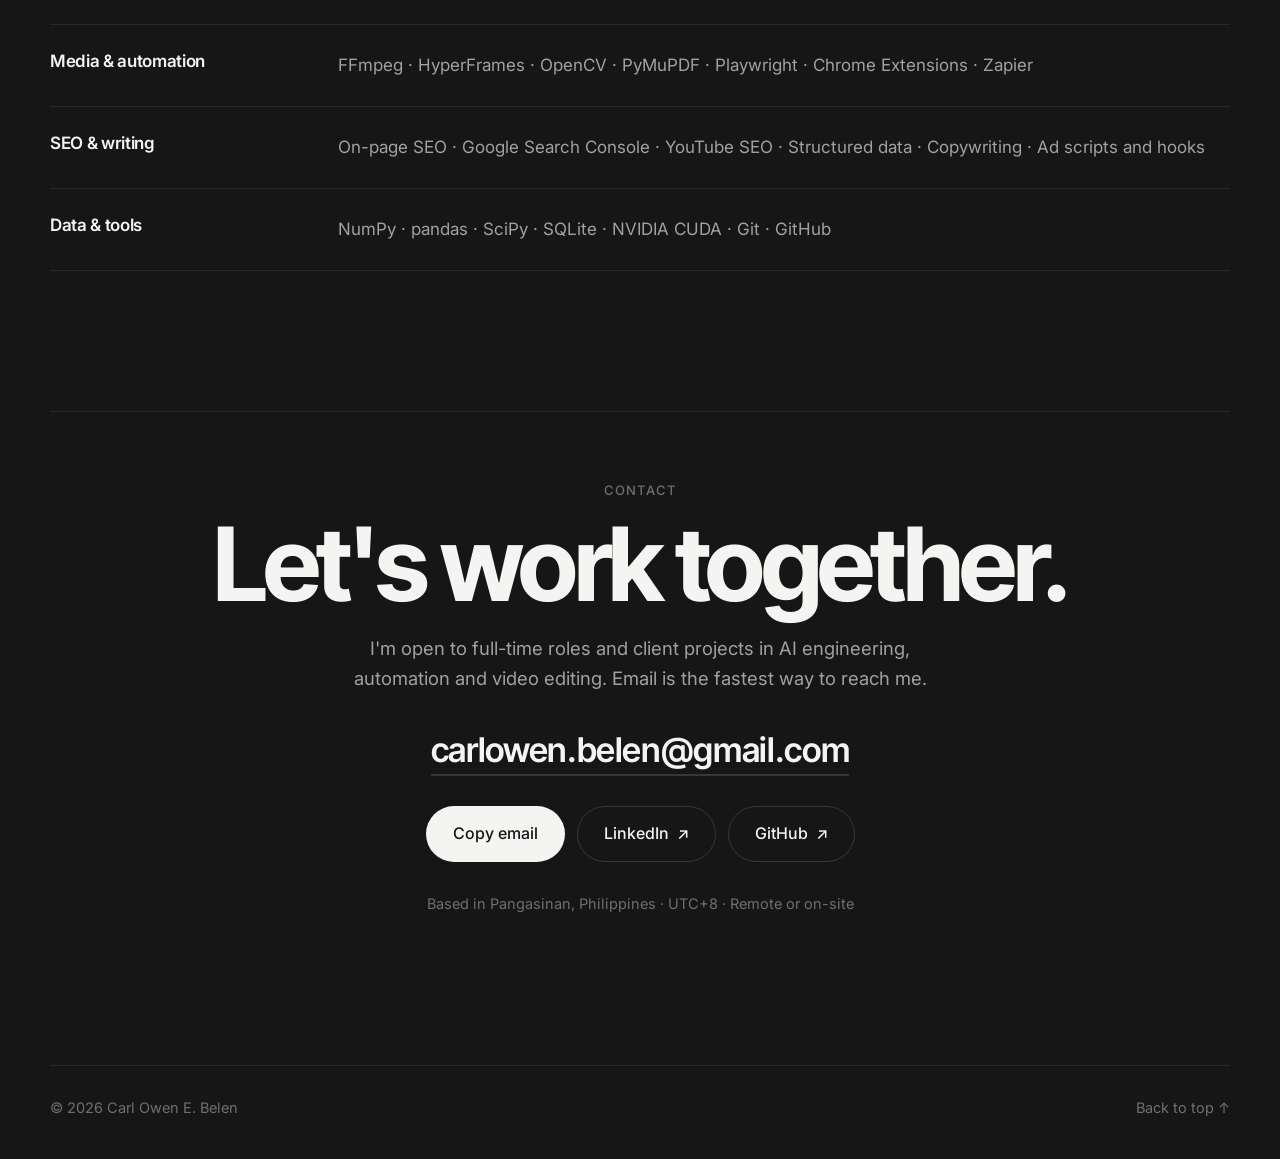
==== commit d60a3fc4: "Videos: remove Spotify/Claude/GCash spec ads + vertical cuts (AI video samples next); nav Work -> Pr" ====
--- a/index.html
+++ b/index.html
@@ -47,7 +47,7 @@
   <a class="brand" href="#top" aria-label="Owén, back to top">Owén<span>.</span></a>
   <nav class="pills" aria-label="Main">
     <a href="#reel">Videos</a>
-    <a href="#work">Work</a>
+    <a href="#work">Projects</a>
     <a href="#about">About</a>
     <a href="#contact">Contact</a>
   </nav>
@@ -238,78 +238,13 @@
       <p class="tags">HTML/CSS motion · Playwright · Gemini TTS · Whisper · FFmpeg</p>
     </div>
   </div>
-  <div class="reel three">
-    <figure class="clip reveal">
-      <div class="vid">
-        <video src="assets/reel/spotify-spec-ad.mp4" poster="assets/reel/spotify-poster.jpg" preload="none" playsinline></video>
-        <button class="play" type="button" aria-label="Play the Spotify spec ad"><span><svg viewBox="0 0 24 24" aria-hidden="true"><path d="M7 4.5v15l13-7.5z"/></svg></span></button>
-        <span class="dur">0:31</span>
-      </div>
-      <figcaption>
-        <p class="label">Spec ad · Spotify</p>
-        <h3>Stop skipping.</h3>
-        <p>Three skips, one song that fits, then DJ, daylist, Jam and Blend across one moving canvas, cut to the music drop.</p>
-        <p class="tags">HyperFrames · GSAP · Gemini TTS · Whisper · FFmpeg</p>
-      </figcaption>
-    </figure>
-    <figure class="clip reveal">
-      <div class="vid">
-        <video src="assets/reel/claude-spec-ad.mp4" poster="assets/reel/claude-poster.jpg" preload="none" playsinline></video>
-        <button class="play" type="button" aria-label="Play the Claude spec ad"><span><svg viewBox="0 0 24 24" aria-hidden="true"><path d="M7 4.5v15l13-7.5z"/></svg></span></button>
-        <span class="dur">0:36</span>
-      </div>
-      <figcaption>
-        <p class="label">Spec ad · Claude</p>
-        <h3>Ask Claude.</h3>
-        <p>3 AM, a deadline and a blank page. The page flips into the Claude chat, and by 3:12 the writer is already writing.</p>
-        <p class="tags">HyperFrames · GSAP · Gemini TTS · Whisper · FFmpeg</p>
-      </figcaption>
-    </figure>
-    <figure class="clip reveal">
-      <div class="vid">
-        <video src="assets/reel/gcash-spec-ad.mp4" poster="assets/reel/gcash-poster.jpg" preload="none" playsinline></video>
-        <button class="play" type="button" aria-label="Play the GCash spec ad"><span><svg viewBox="0 0 24 24" aria-hidden="true"><path d="M7 4.5v15l13-7.5z"/></svg></span></button>
-        <span class="dur">0:31</span>
-      </div>
-      <figcaption>
-        <p class="label">Spec ad · GCash</p>
-        <h3>I-GCash mo!</h3>
-        <p>Sahod day, then the bills. One app pays them, sends the padala and saves the rest, with a Taglish voiceover.</p>
-        <p class="tags">HyperFrames · GSAP · Gemini TTS · Whisper · FFmpeg</p>
-      </figcaption>
-    </figure>
-  </div>
-
-  <div class="tall-row">
-    <div class="tall-text reveal">
-      <p class="label">Vertical cuts</p>
-      <h3>Every film, re-laid-out for Reels, TikTok and Shorts.</h3>
-      <p>Not a crop. Each scene is rebuilt for 9:16, with the words kept inside the safe zone.</p>
-    </div>
-    <figure class="phone reveal">
-      <div class="vid tall">
-        <video src="assets/reel/spotify-spec-ad-vertical.mp4" poster="assets/reel/spotify-v-poster.jpg" preload="none" playsinline></video>
-        <button class="play" type="button" aria-label="Play the vertical Spotify spec ad"><span><svg viewBox="0 0 24 24" aria-hidden="true"><path d="M7 4.5v15l13-7.5z"/></svg></span></button>
-        <span class="dur">0:31</span>
-      </div>
-      <figcaption><p class="label">Spotify · 9:16</p></figcaption>
-    </figure>
-    <figure class="phone reveal">
-      <div class="vid tall">
-        <video src="assets/reel/claude-spec-ad-vertical.mp4" poster="assets/reel/claude-v-poster.jpg" preload="none" playsinline></video>
-        <button class="play" type="button" aria-label="Play the vertical Claude spec ad"><span><svg viewBox="0 0 24 24" aria-hidden="true"><path d="M7 4.5v15l13-7.5z"/></svg></span></button>
-        <span class="dur">0:36</span>
-      </div>
-      <figcaption><p class="label">Claude · 9:16</p></figcaption>
-    </figure>
-  </div>
-  <p class="reel-note reveal">Spec ads made for my portfolio. Not affiliated with Spotify, Anthropic, GCash or Meta. Music: Kevin MacLeod (incompetech.com), CC BY 4.0; the Meta film uses "Starfire" by Scott Buckley, CC BY 4.0, and photography from meta.com, which belongs to Meta. Voices: AI-generated (Google Gemini TTS). ORBIT uses NASA footage and an interview with astronaut Don Pettit (public domain); NASA does not endorse it. The talking-head reel is an editing exercise on a public MrBeast interview clip; the footage belongs to its owner, and the reel is not affiliated with MrBeast.</p>
+  <p class="reel-note reveal">The Meta film is a spec brand film made for my portfolio and is not affiliated with Meta. It uses "Starfire" by Scott Buckley (CC BY 4.0), photography from meta.com, which belongs to Meta, and an AI-generated voice (Google Gemini TTS). ORBIT uses NASA footage and an interview with astronaut Don Pettit (public domain); NASA does not endorse it. The talking-head reel is an editing exercise on a public MrBeast interview clip; the footage belongs to its owner, and the reel is not affiliated with MrBeast.</p>
 </section>
 
 <!-- WORK -->
 <section class="wrap section" id="work">
   <header class="sec-head reveal">
-    <p class="label">Selected work</p>
+    <p class="label">Projects</p>
     <h2>Things I've built.</h2>
   </header>
 
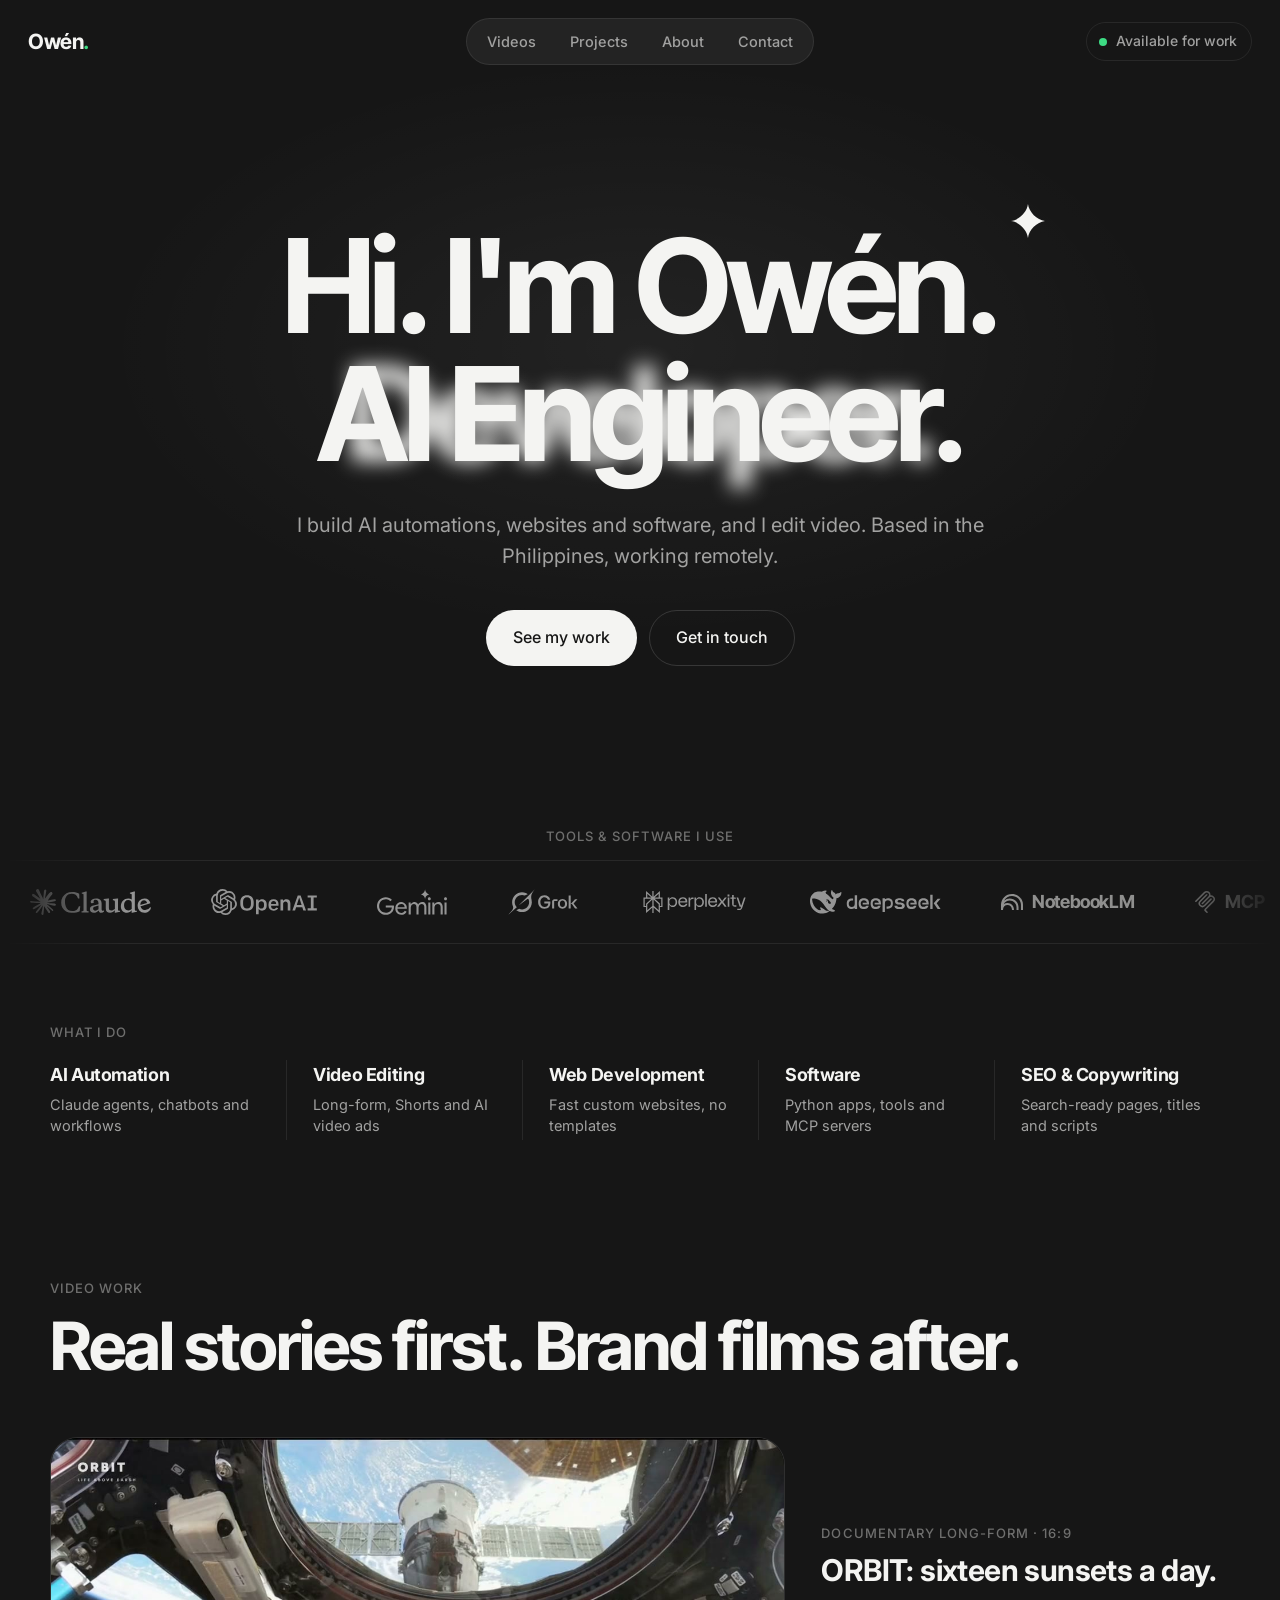
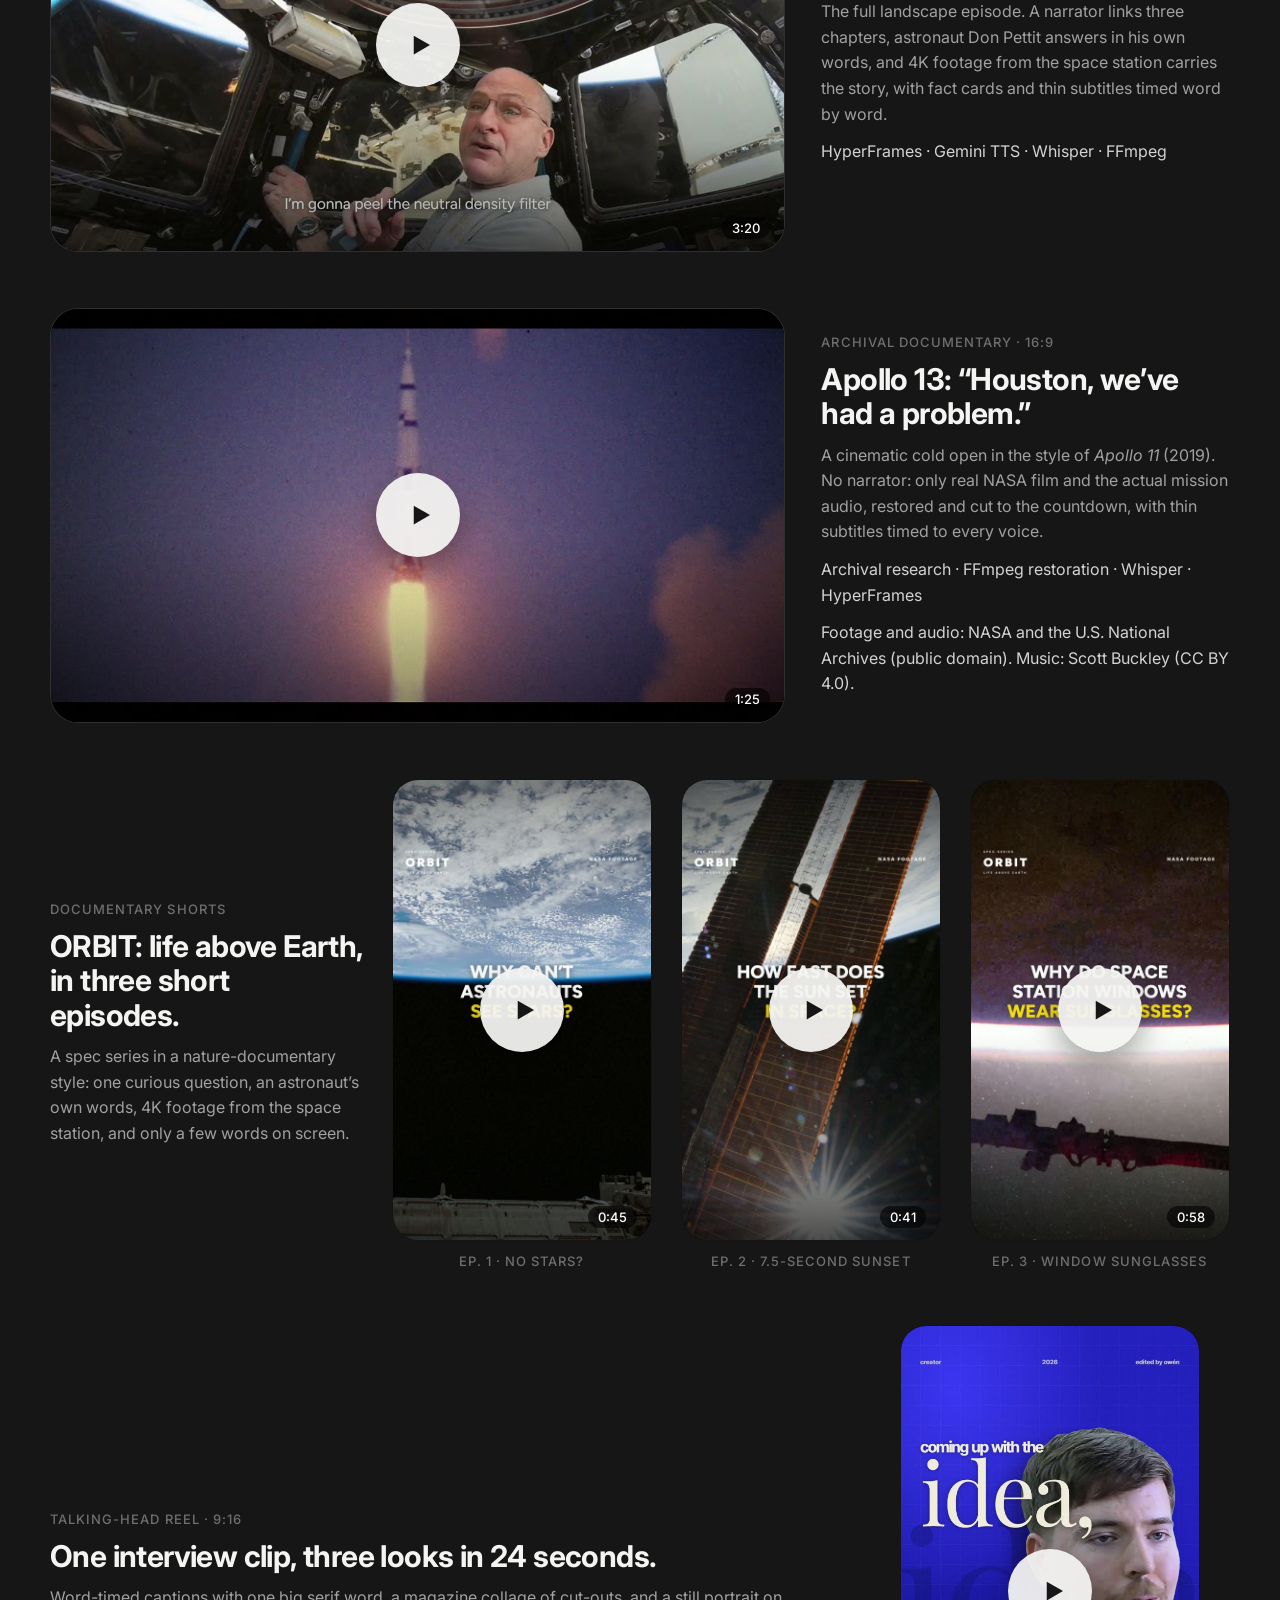
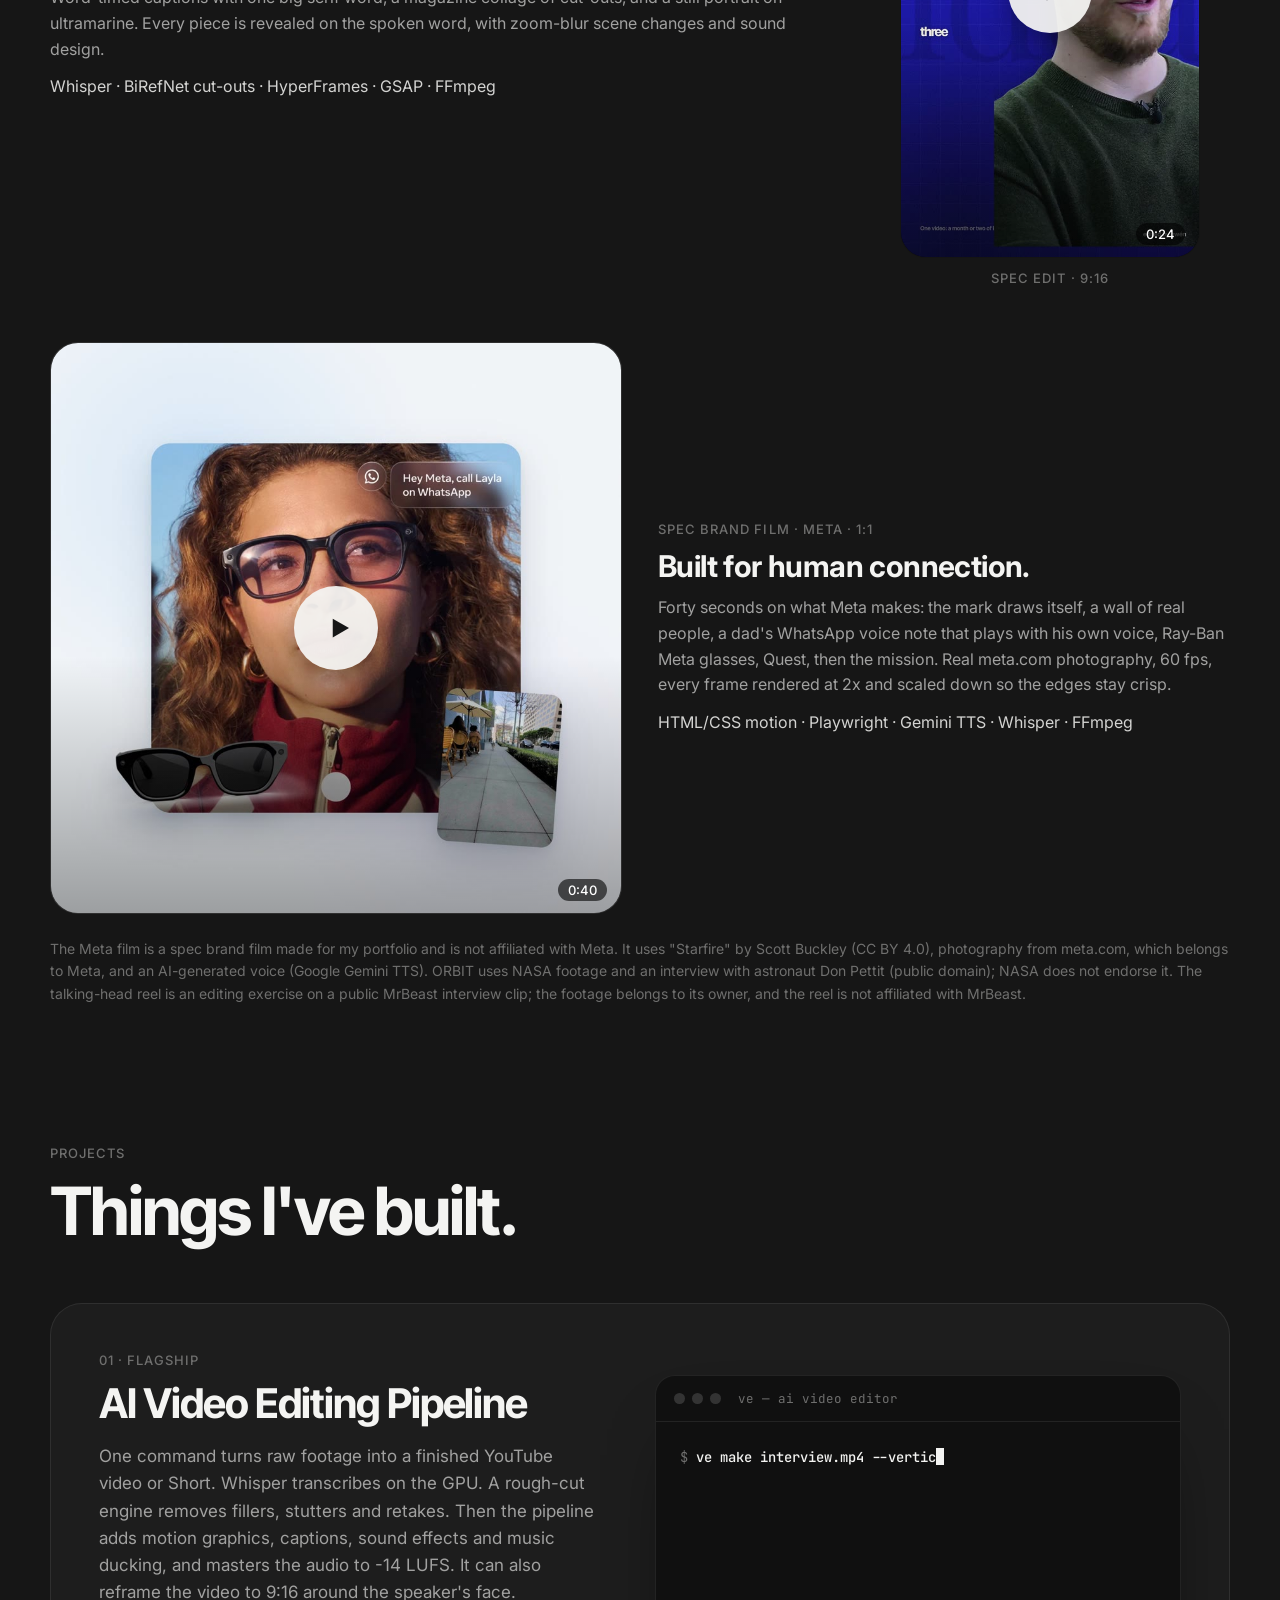
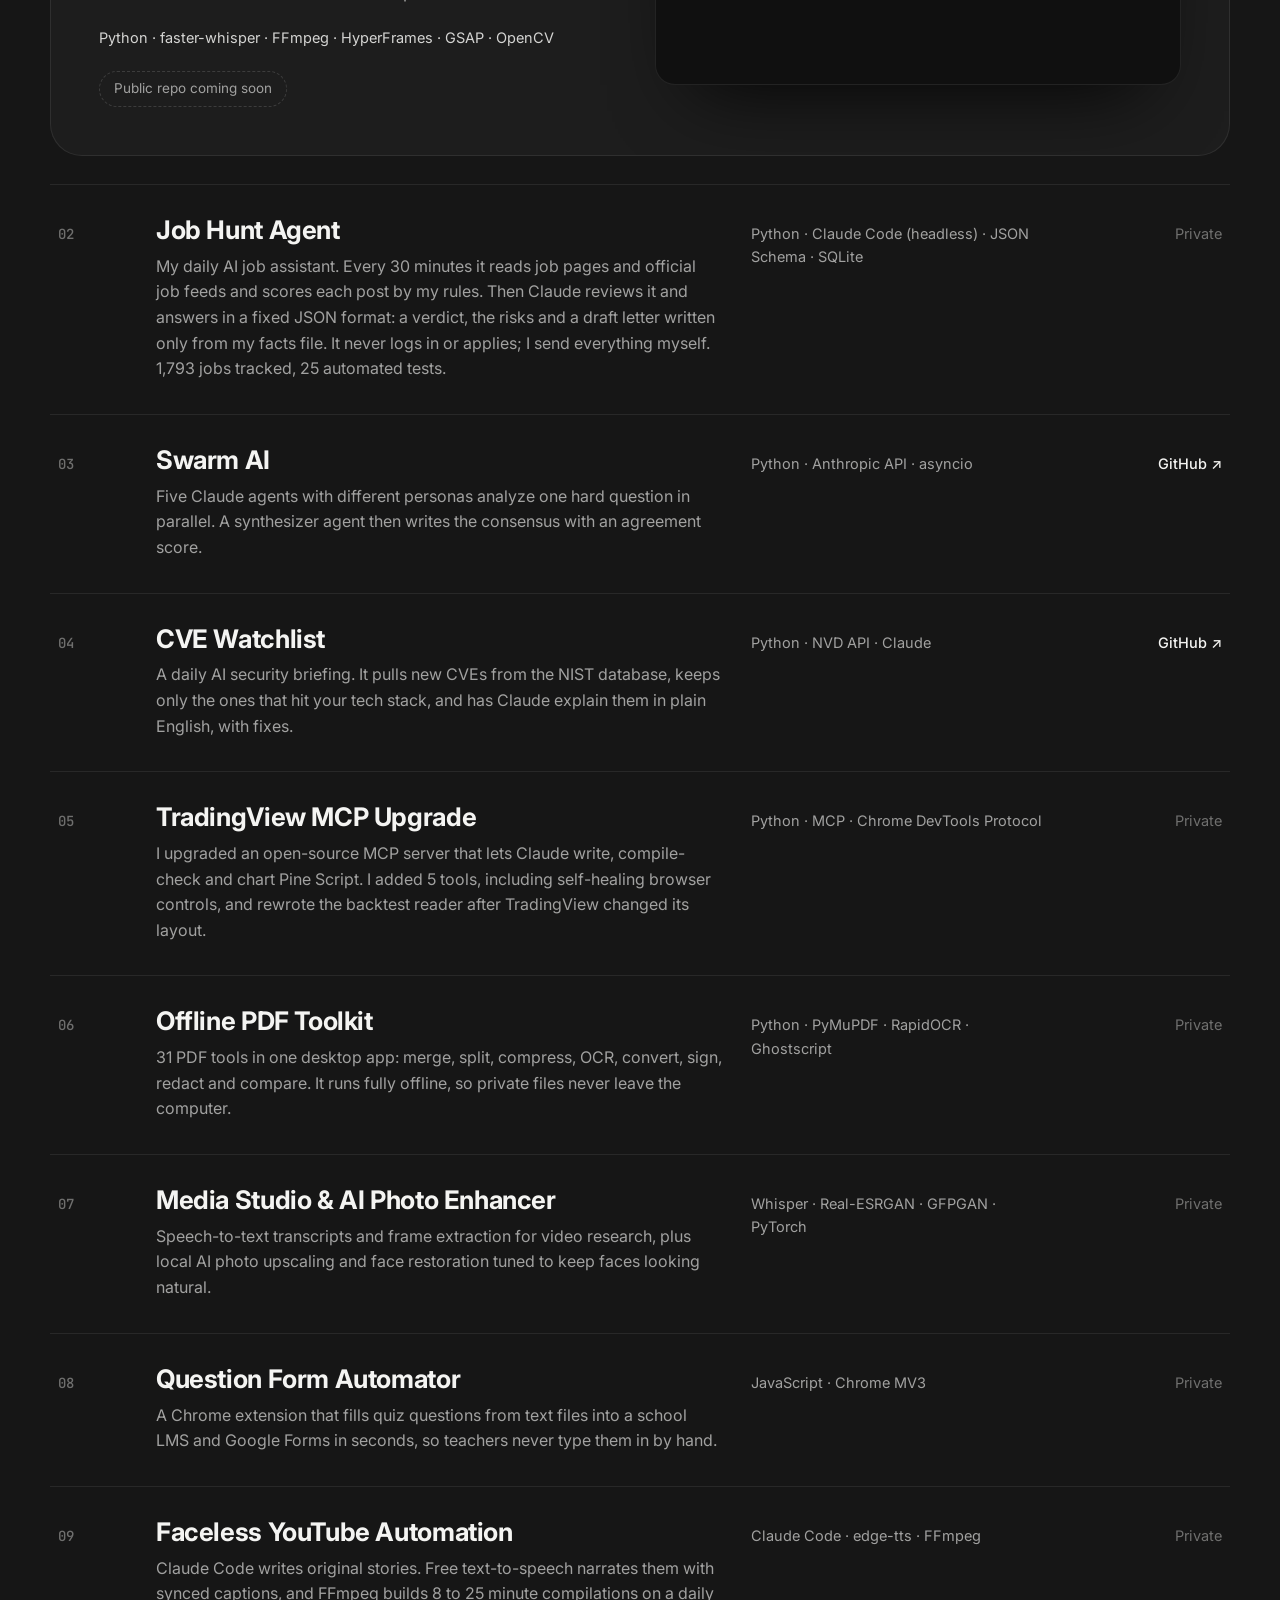
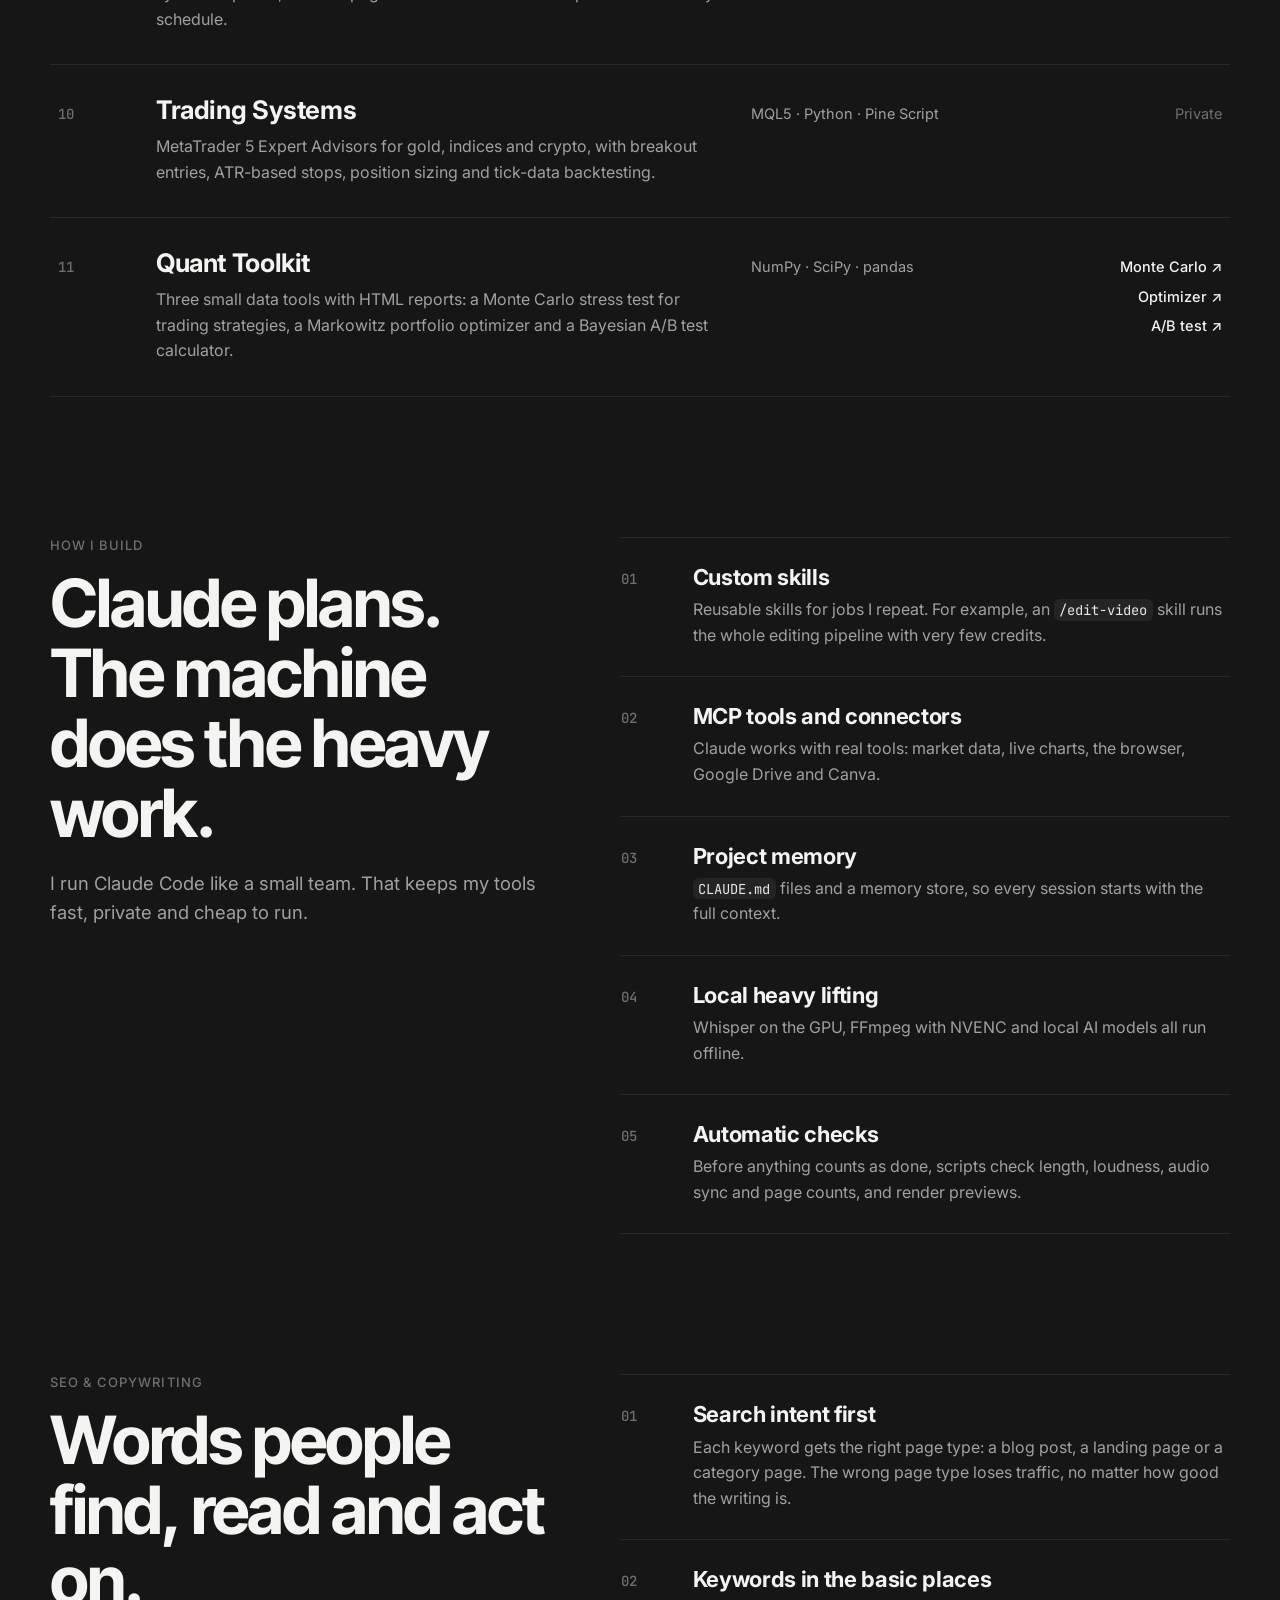
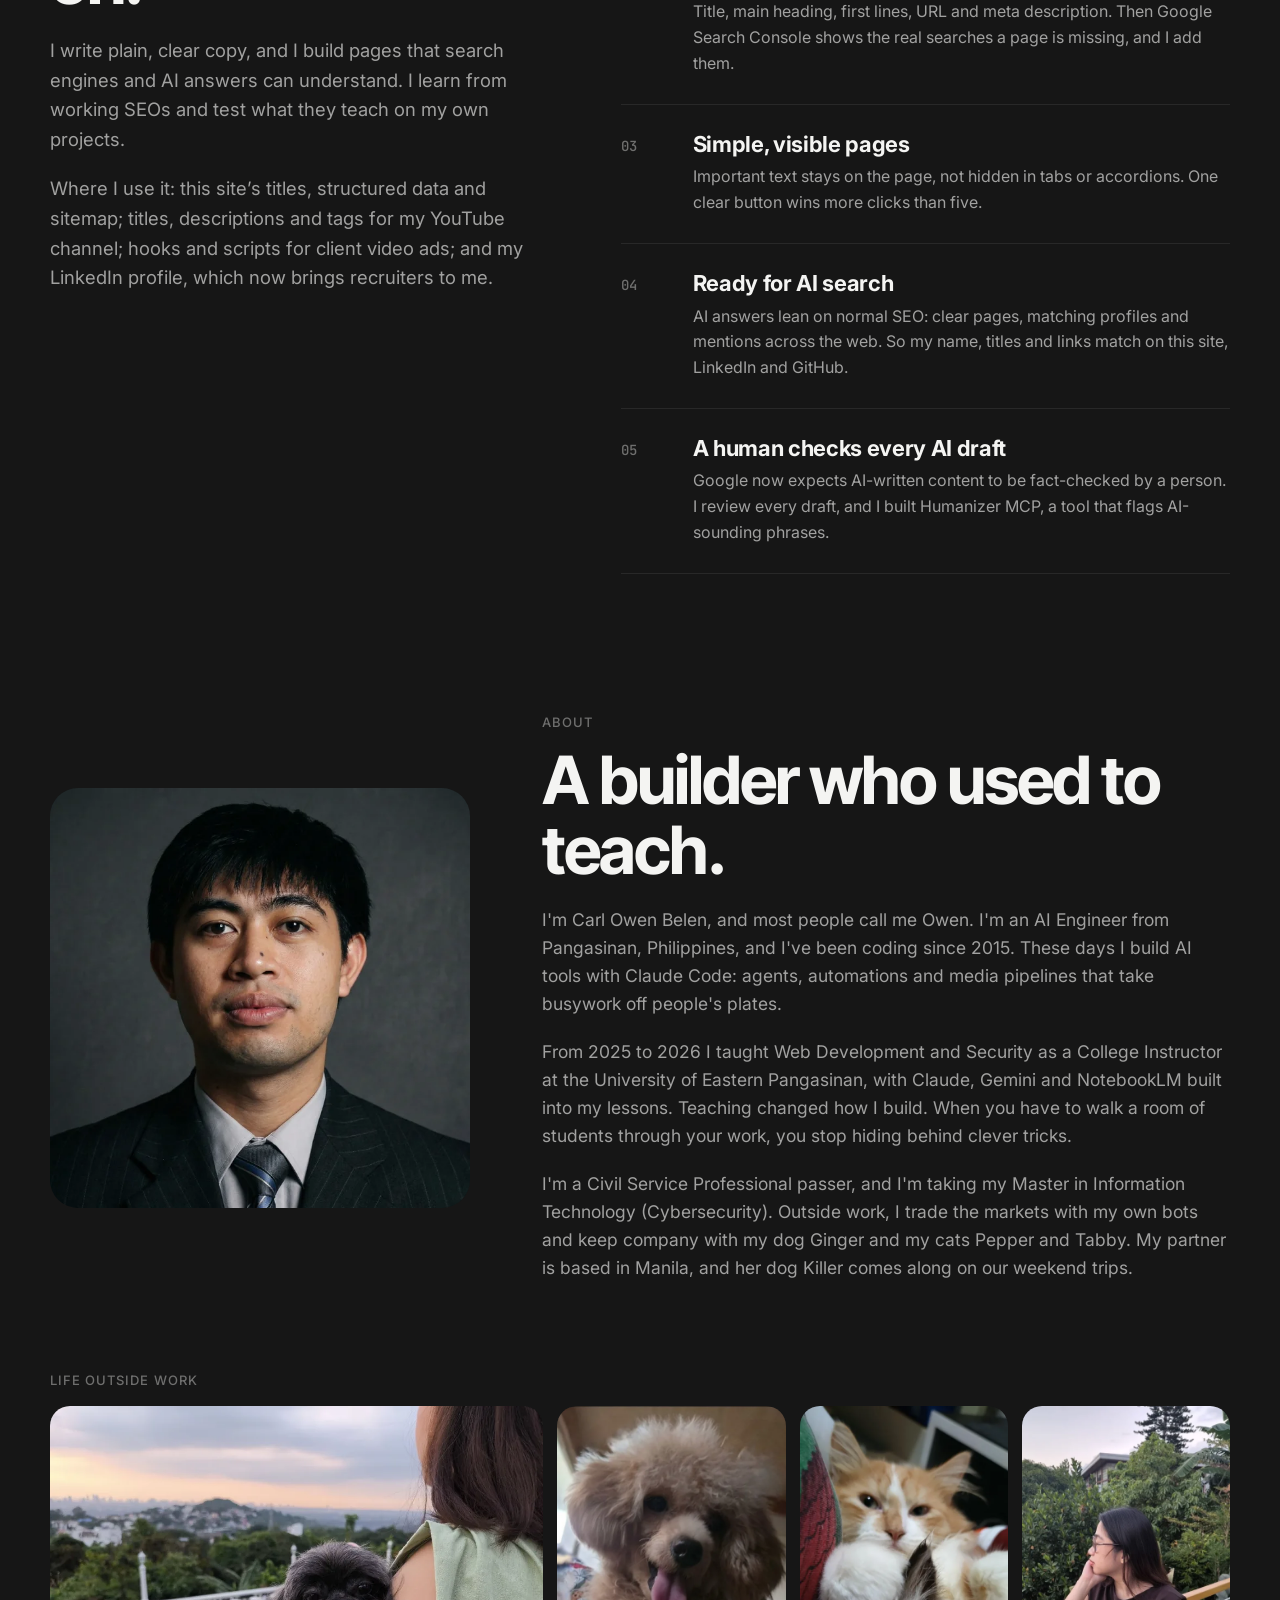
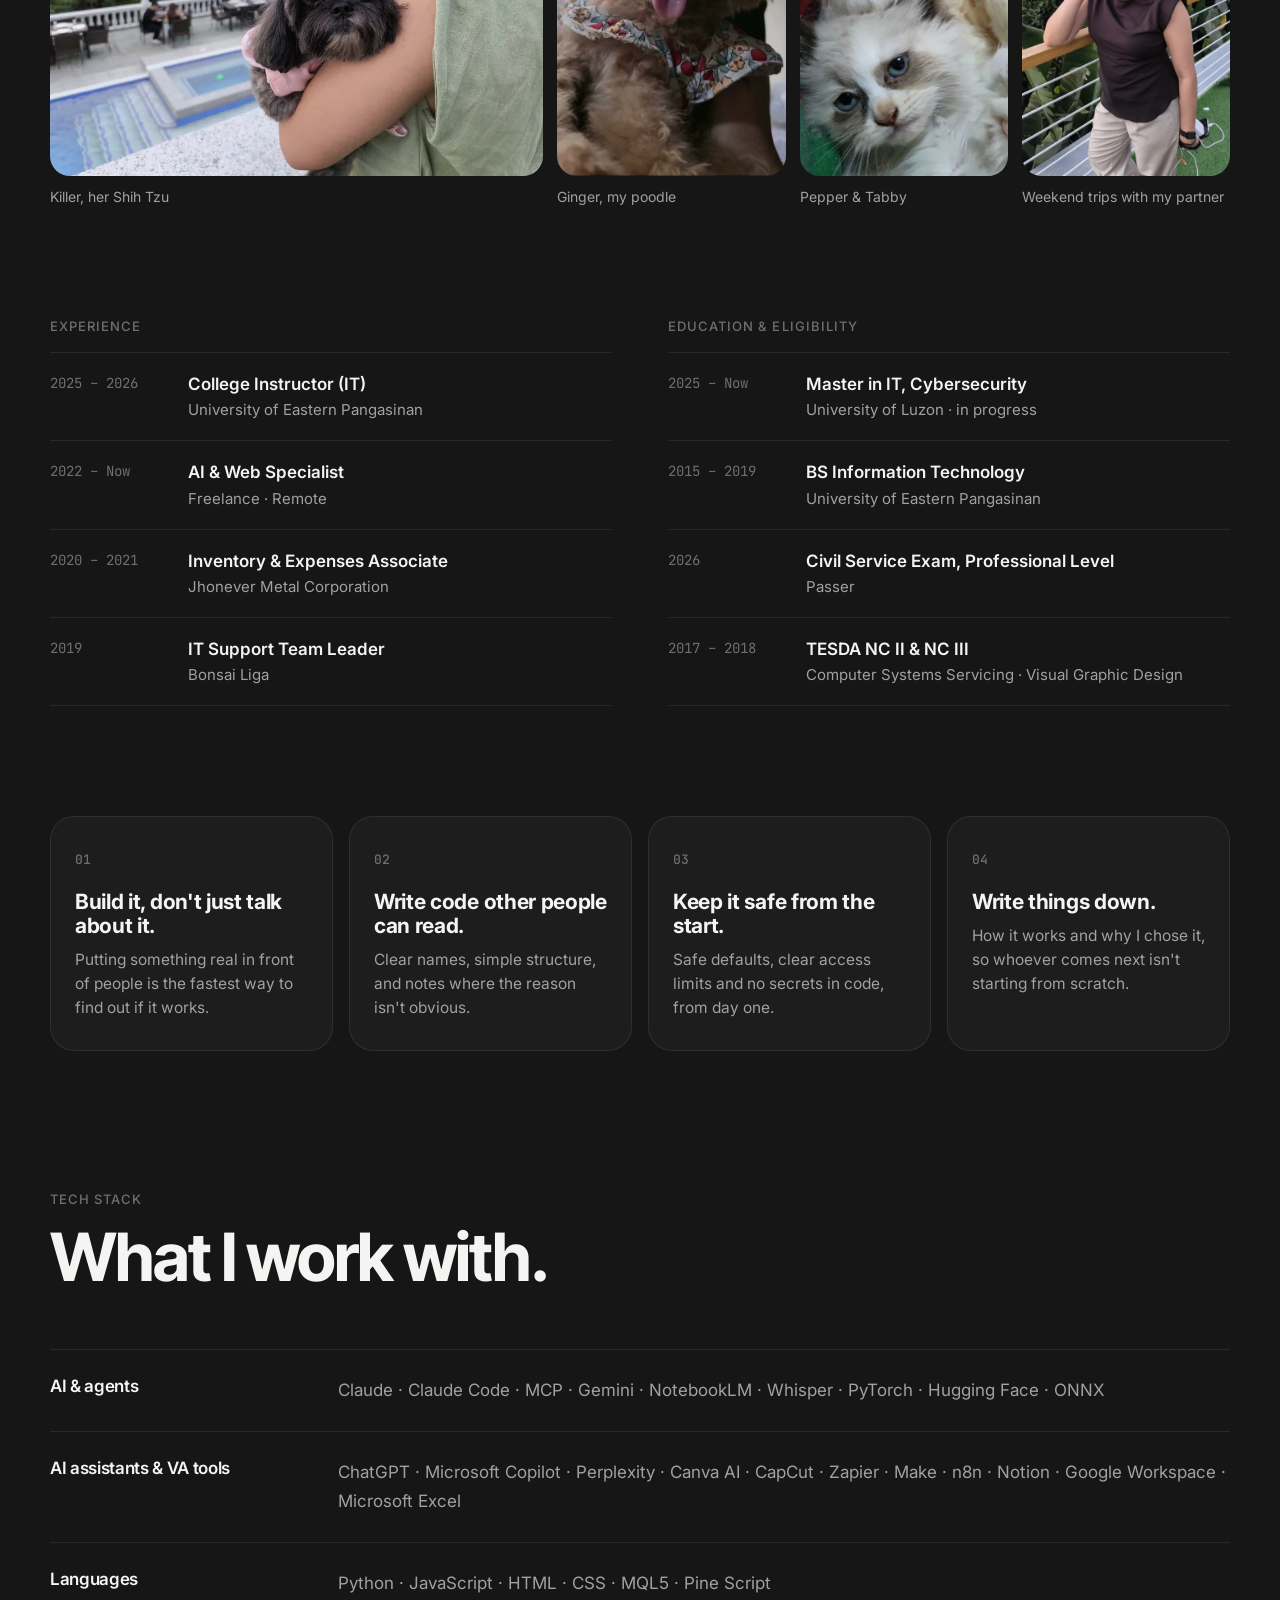
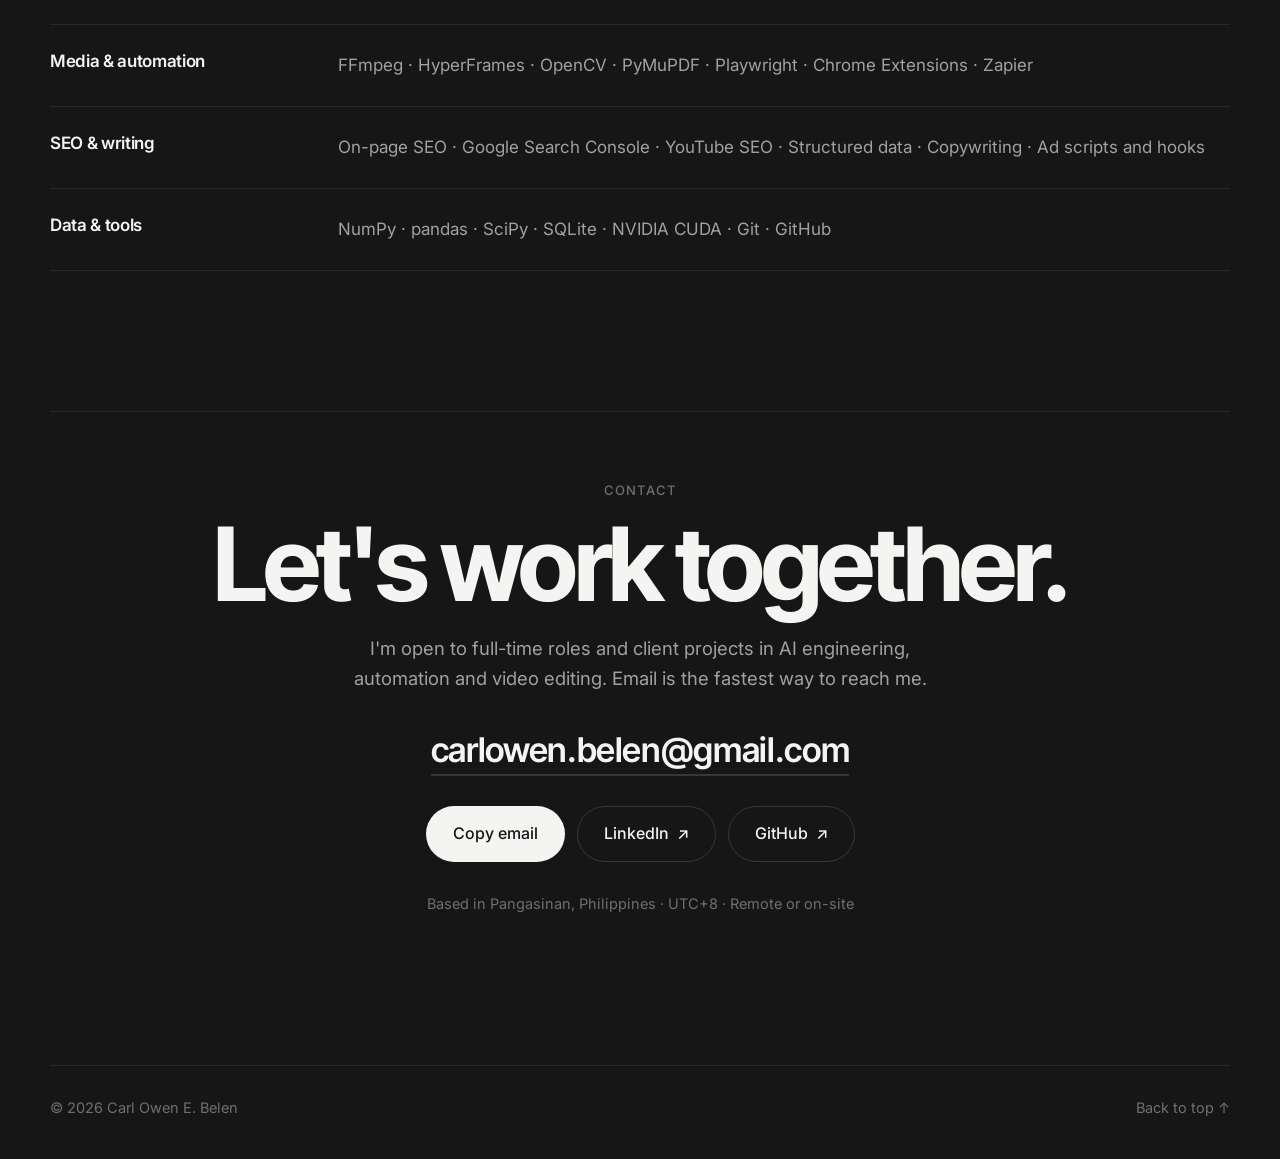
==== commit 93155031: "Tools: DaVinci Resolve Studio Co-Authored-By: Claude Opus 5.5 <noreply@anthropic.com>" ====
--- a/index.html
+++ b/index.html
@@ -90,7 +90,7 @@
     <span class="tool"><i class="tile" aria-hidden="true">Ae</i><b>After Effects</b></span>
     <span class="tool"><i class="tile" aria-hidden="true">Ps</i><b>Photoshop</b></span>
     <span class="tool"><i class="tile" aria-hidden="true">Ai</i><b>Illustrator</b></span>
-    <span class="tool"><svg viewBox="0 0 24 24" aria-hidden="true"><path d="M17.621 0 5.977.004c-1.37 0-2.756.345-3.762 1.11a4.925 4.925 0 0 0-1.61 2.003C.233 3.93 0 5.02 0 5.951l.012 12.2c.002 1.604.479 3.057 1.461 4.112.984 1.056 2.462 1.683 4.331 1.691L16.856 24c1.26.005 3.095-.036 4.303-.714 1.075-.605 2.025-1.556 2.497-2.984.278-.84.345-2.084.344-3.147l-.021-11.13c-.002-.888-.15-2.023-.547-2.934-.425-.976-1.181-1.815-2.322-2.425C20.353.26 19.123 0 17.622 0zm0 .93c1.378 0 2.538.295 3.04.565.977.523 1.544 1.166 1.889 1.96.315.721.47 1.793.473 2.572l.018 11.13c.002 1.013-.097 2.257-.298 2.86-.396 1.202-1.146 1.946-2.063 2.462-.814.457-2.612.593-3.82.588l-11.05-.044c-1.657-.007-2.832-.534-3.626-1.386-.792-.851-1.212-2.06-1.212-3.485L.999 5.95c0-.829.196-1.827.474-2.437.345-.757.75-1.207 1.365-1.674C3.585 1.27 4.868.97 6.08.97zm-5.66 3.423c-1.976.089-3.204 1.658-3.214 3.29.019 1.443 1.635 3.481 2.884 4.53.12.099.154.109.33.18.062.025.198-.047.327-.135.36-.245.993-.947 1.648-1.738a7.67 7.67 0 0 0 1.031-1.683c.409-.89.261-1.599.235-1.888a3.983 3.983 0 0 0-.99-1.692 3.36 3.36 0 0 0-2.251-.864zm4.172 7.922a10.185 10.185 0 0 0-3.244.61c-.15.058-.26.1-.374.17-.057.036-.11.135-.105.292.017.433.29 1.278.624 2.27.384 1.135 1.066 2.27 1.844 2.74a3.23 3.23 0 0 0 2.53.342c.832-.243 1.595-.868 1.962-1.546.986-1.818.19-3.548-1.121-4.417-.447-.296-1.133-.445-1.89-.46-.074 0-.15-.002-.226-.001zm-8.432.038a6.201 6.201 0 0 0-.752.047c-.596.078-.932.273-1.29.51a3.177 3.177 0 0 0-1.365 1.979c-.075.552-.086 1.053.033 1.507.433 1.389 1.326 2.222 2.847 2.452.636.028 1.37-.063 1.99-.45 1.269-.782 2.08-3.17 2.412-4.742.053-.176.035-.357-.013-.42-.005-.067-.044-.113-.19-.183-.398-.192-1.32-.417-2.375-.6a7.68 7.68 0 0 0-1.297-.1z"/></svg><b>DaVinci Resolve</b></span>
+    <span class="tool"><svg viewBox="0 0 24 24" aria-hidden="true"><path d="M17.621 0 5.977.004c-1.37 0-2.756.345-3.762 1.11a4.925 4.925 0 0 0-1.61 2.003C.233 3.93 0 5.02 0 5.951l.012 12.2c.002 1.604.479 3.057 1.461 4.112.984 1.056 2.462 1.683 4.331 1.691L16.856 24c1.26.005 3.095-.036 4.303-.714 1.075-.605 2.025-1.556 2.497-2.984.278-.84.345-2.084.344-3.147l-.021-11.13c-.002-.888-.15-2.023-.547-2.934-.425-.976-1.181-1.815-2.322-2.425C20.353.26 19.123 0 17.622 0zm0 .93c1.378 0 2.538.295 3.04.565.977.523 1.544 1.166 1.889 1.96.315.721.47 1.793.473 2.572l.018 11.13c.002 1.013-.097 2.257-.298 2.86-.396 1.202-1.146 1.946-2.063 2.462-.814.457-2.612.593-3.82.588l-11.05-.044c-1.657-.007-2.832-.534-3.626-1.386-.792-.851-1.212-2.06-1.212-3.485L.999 5.95c0-.829.196-1.827.474-2.437.345-.757.75-1.207 1.365-1.674C3.585 1.27 4.868.97 6.08.97zm-5.66 3.423c-1.976.089-3.204 1.658-3.214 3.29.019 1.443 1.635 3.481 2.884 4.53.12.099.154.109.33.18.062.025.198-.047.327-.135.36-.245.993-.947 1.648-1.738a7.67 7.67 0 0 0 1.031-1.683c.409-.89.261-1.599.235-1.888a3.983 3.983 0 0 0-.99-1.692 3.36 3.36 0 0 0-2.251-.864zm4.172 7.922a10.185 10.185 0 0 0-3.244.61c-.15.058-.26.1-.374.17-.057.036-.11.135-.105.292.017.433.29 1.278.624 2.27.384 1.135 1.066 2.27 1.844 2.74a3.23 3.23 0 0 0 2.53.342c.832-.243 1.595-.868 1.962-1.546.986-1.818.19-3.548-1.121-4.417-.447-.296-1.133-.445-1.89-.46-.074 0-.15-.002-.226-.001zm-8.432.038a6.201 6.201 0 0 0-.752.047c-.596.078-.932.273-1.29.51a3.177 3.177 0 0 0-1.365 1.979c-.075.552-.086 1.053.033 1.507.433 1.389 1.326 2.222 2.847 2.452.636.028 1.37-.063 1.99-.45 1.269-.782 2.08-3.17 2.412-4.742.053-.176.035-.357-.013-.42-.005-.067-.044-.113-.19-.183-.398-.192-1.32-.417-2.375-.6a7.68 7.68 0 0 0-1.297-.1z"/></svg><b>DaVinci Resolve Studio</b></span>
     <span class="tool"><i class="tile" aria-hidden="true">Cc</i><b>CapCut</b></span>
     <span class="tool"><i class="tile" aria-hidden="true">Ca</i><b>Canva</b></span>
     <span class="tool"><img src="assets/logos/zapier.svg" alt="Zapier" width="88" height="24" style="width:88px;height:24px"></span>
@@ -117,7 +117,7 @@
     <span class="tool" aria-hidden="true"><i class="tile" aria-hidden="true">Ae</i><b>After Effects</b></span>
     <span class="tool" aria-hidden="true"><i class="tile" aria-hidden="true">Ps</i><b>Photoshop</b></span>
     <span class="tool" aria-hidden="true"><i class="tile" aria-hidden="true">Ai</i><b>Illustrator</b></span>
-    <span class="tool" aria-hidden="true"><svg viewBox="0 0 24 24" aria-hidden="true"><path d="M17.621 0 5.977.004c-1.37 0-2.756.345-3.762 1.11a4.925 4.925 0 0 0-1.61 2.003C.233 3.93 0 5.02 0 5.951l.012 12.2c.002 1.604.479 3.057 1.461 4.112.984 1.056 2.462 1.683 4.331 1.691L16.856 24c1.26.005 3.095-.036 4.303-.714 1.075-.605 2.025-1.556 2.497-2.984.278-.84.345-2.084.344-3.147l-.021-11.13c-.002-.888-.15-2.023-.547-2.934-.425-.976-1.181-1.815-2.322-2.425C20.353.26 19.123 0 17.622 0zm0 .93c1.378 0 2.538.295 3.04.565.977.523 1.544 1.166 1.889 1.96.315.721.47 1.793.473 2.572l.018 11.13c.002 1.013-.097 2.257-.298 2.86-.396 1.202-1.146 1.946-2.063 2.462-.814.457-2.612.593-3.82.588l-11.05-.044c-1.657-.007-2.832-.534-3.626-1.386-.792-.851-1.212-2.06-1.212-3.485L.999 5.95c0-.829.196-1.827.474-2.437.345-.757.75-1.207 1.365-1.674C3.585 1.27 4.868.97 6.08.97zm-5.66 3.423c-1.976.089-3.204 1.658-3.214 3.29.019 1.443 1.635 3.481 2.884 4.53.12.099.154.109.33.18.062.025.198-.047.327-.135.36-.245.993-.947 1.648-1.738a7.67 7.67 0 0 0 1.031-1.683c.409-.89.261-1.599.235-1.888a3.983 3.983 0 0 0-.99-1.692 3.36 3.36 0 0 0-2.251-.864zm4.172 7.922a10.185 10.185 0 0 0-3.244.61c-.15.058-.26.1-.374.17-.057.036-.11.135-.105.292.017.433.29 1.278.624 2.27.384 1.135 1.066 2.27 1.844 2.74a3.23 3.23 0 0 0 2.53.342c.832-.243 1.595-.868 1.962-1.546.986-1.818.19-3.548-1.121-4.417-.447-.296-1.133-.445-1.89-.46-.074 0-.15-.002-.226-.001zm-8.432.038a6.201 6.201 0 0 0-.752.047c-.596.078-.932.273-1.29.51a3.177 3.177 0 0 0-1.365 1.979c-.075.552-.086 1.053.033 1.507.433 1.389 1.326 2.222 2.847 2.452.636.028 1.37-.063 1.99-.45 1.269-.782 2.08-3.17 2.412-4.742.053-.176.035-.357-.013-.42-.005-.067-.044-.113-.19-.183-.398-.192-1.32-.417-2.375-.6a7.68 7.68 0 0 0-1.297-.1z"/></svg><b>DaVinci Resolve</b></span>
+    <span class="tool" aria-hidden="true"><svg viewBox="0 0 24 24" aria-hidden="true"><path d="M17.621 0 5.977.004c-1.37 0-2.756.345-3.762 1.11a4.925 4.925 0 0 0-1.61 2.003C.233 3.93 0 5.02 0 5.951l.012 12.2c.002 1.604.479 3.057 1.461 4.112.984 1.056 2.462 1.683 4.331 1.691L16.856 24c1.26.005 3.095-.036 4.303-.714 1.075-.605 2.025-1.556 2.497-2.984.278-.84.345-2.084.344-3.147l-.021-11.13c-.002-.888-.15-2.023-.547-2.934-.425-.976-1.181-1.815-2.322-2.425C20.353.26 19.123 0 17.622 0zm0 .93c1.378 0 2.538.295 3.04.565.977.523 1.544 1.166 1.889 1.96.315.721.47 1.793.473 2.572l.018 11.13c.002 1.013-.097 2.257-.298 2.86-.396 1.202-1.146 1.946-2.063 2.462-.814.457-2.612.593-3.82.588l-11.05-.044c-1.657-.007-2.832-.534-3.626-1.386-.792-.851-1.212-2.06-1.212-3.485L.999 5.95c0-.829.196-1.827.474-2.437.345-.757.75-1.207 1.365-1.674C3.585 1.27 4.868.97 6.08.97zm-5.66 3.423c-1.976.089-3.204 1.658-3.214 3.29.019 1.443 1.635 3.481 2.884 4.53.12.099.154.109.33.18.062.025.198-.047.327-.135.36-.245.993-.947 1.648-1.738a7.67 7.67 0 0 0 1.031-1.683c.409-.89.261-1.599.235-1.888a3.983 3.983 0 0 0-.99-1.692 3.36 3.36 0 0 0-2.251-.864zm4.172 7.922a10.185 10.185 0 0 0-3.244.61c-.15.058-.26.1-.374.17-.057.036-.11.135-.105.292.017.433.29 1.278.624 2.27.384 1.135 1.066 2.27 1.844 2.74a3.23 3.23 0 0 0 2.53.342c.832-.243 1.595-.868 1.962-1.546.986-1.818.19-3.548-1.121-4.417-.447-.296-1.133-.445-1.89-.46-.074 0-.15-.002-.226-.001zm-8.432.038a6.201 6.201 0 0 0-.752.047c-.596.078-.932.273-1.29.51a3.177 3.177 0 0 0-1.365 1.979c-.075.552-.086 1.053.033 1.507.433 1.389 1.326 2.222 2.847 2.452.636.028 1.37-.063 1.99-.45 1.269-.782 2.08-3.17 2.412-4.742.053-.176.035-.357-.013-.42-.005-.067-.044-.113-.19-.183-.398-.192-1.32-.417-2.375-.6a7.68 7.68 0 0 0-1.297-.1z"/></svg><b>DaVinci Resolve Studio</b></span>
     <span class="tool" aria-hidden="true"><i class="tile" aria-hidden="true">Cc</i><b>CapCut</b></span>
     <span class="tool" aria-hidden="true"><i class="tile" aria-hidden="true">Ca</i><b>Canva</b></span>
     <span class="tool" aria-hidden="true"><img src="assets/logos/zapier.svg" alt="Zapier" width="88" height="24" style="width:88px;height:24px"></span>
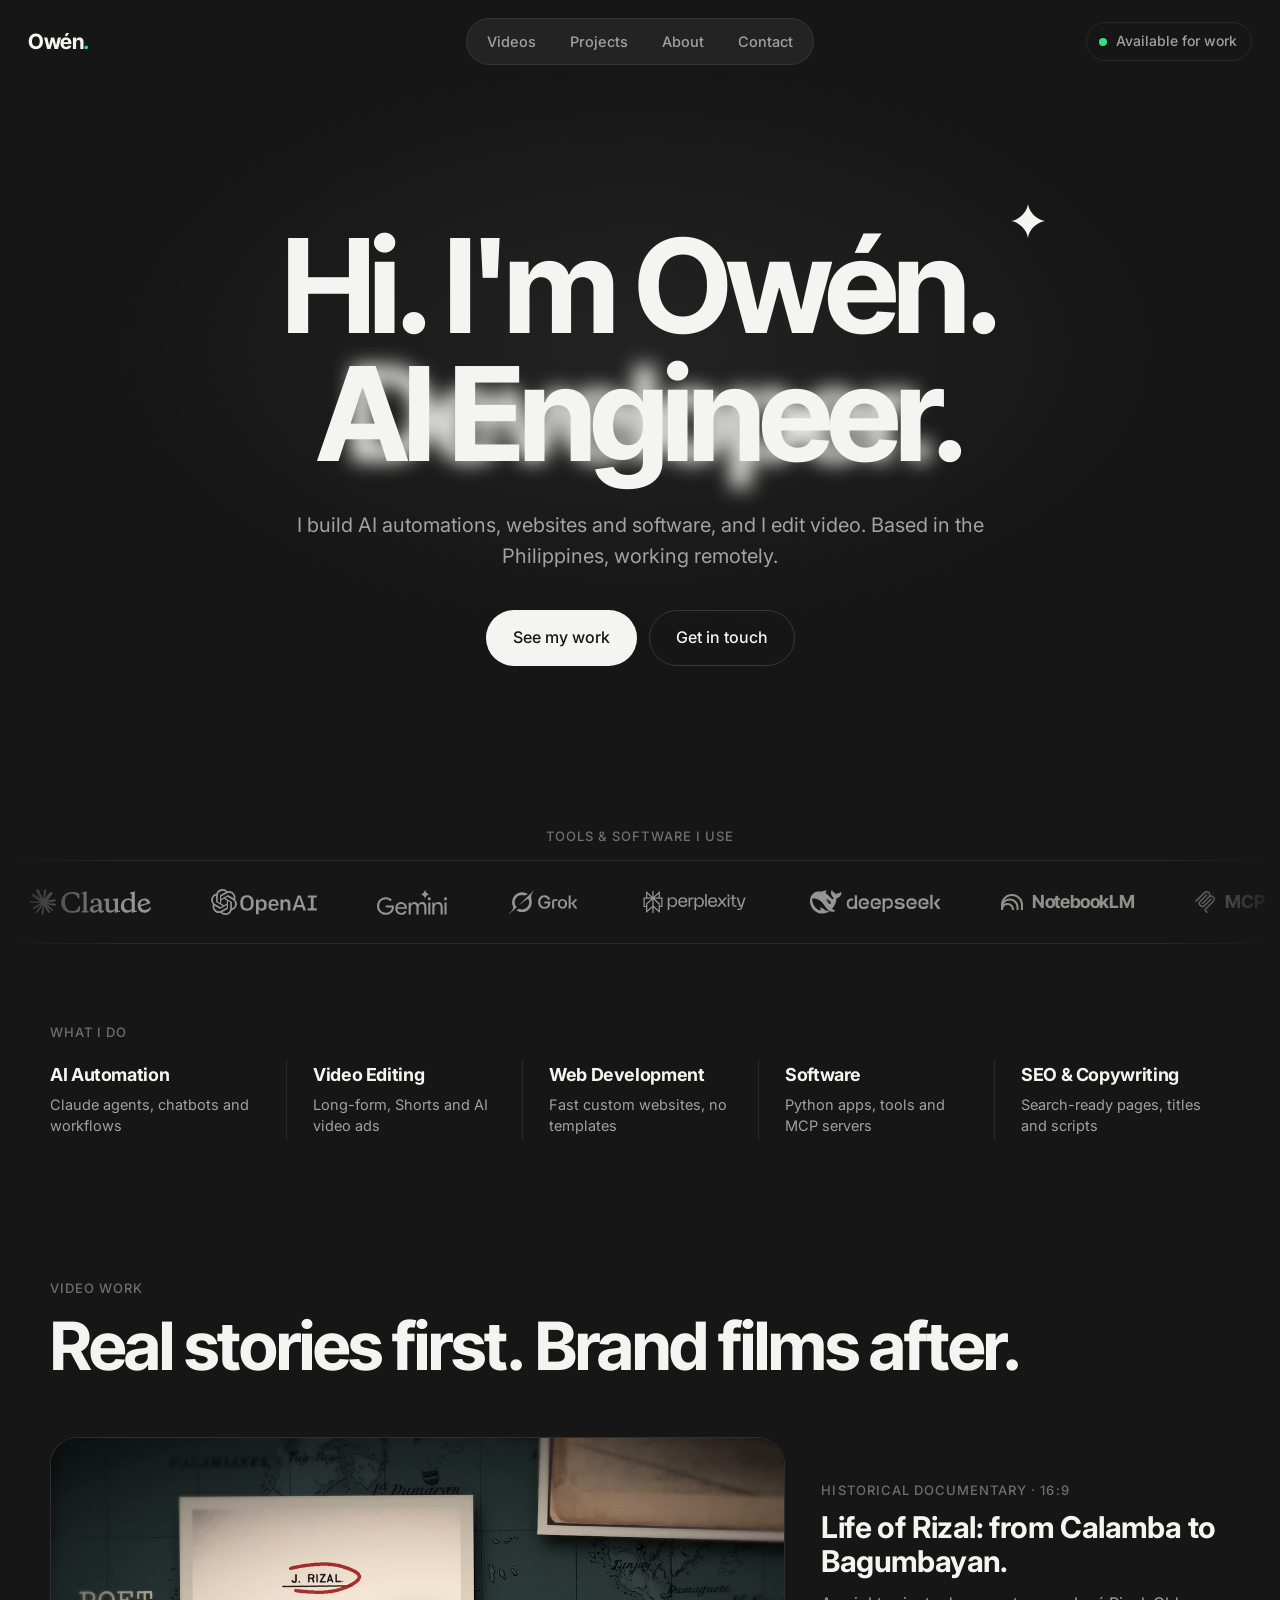
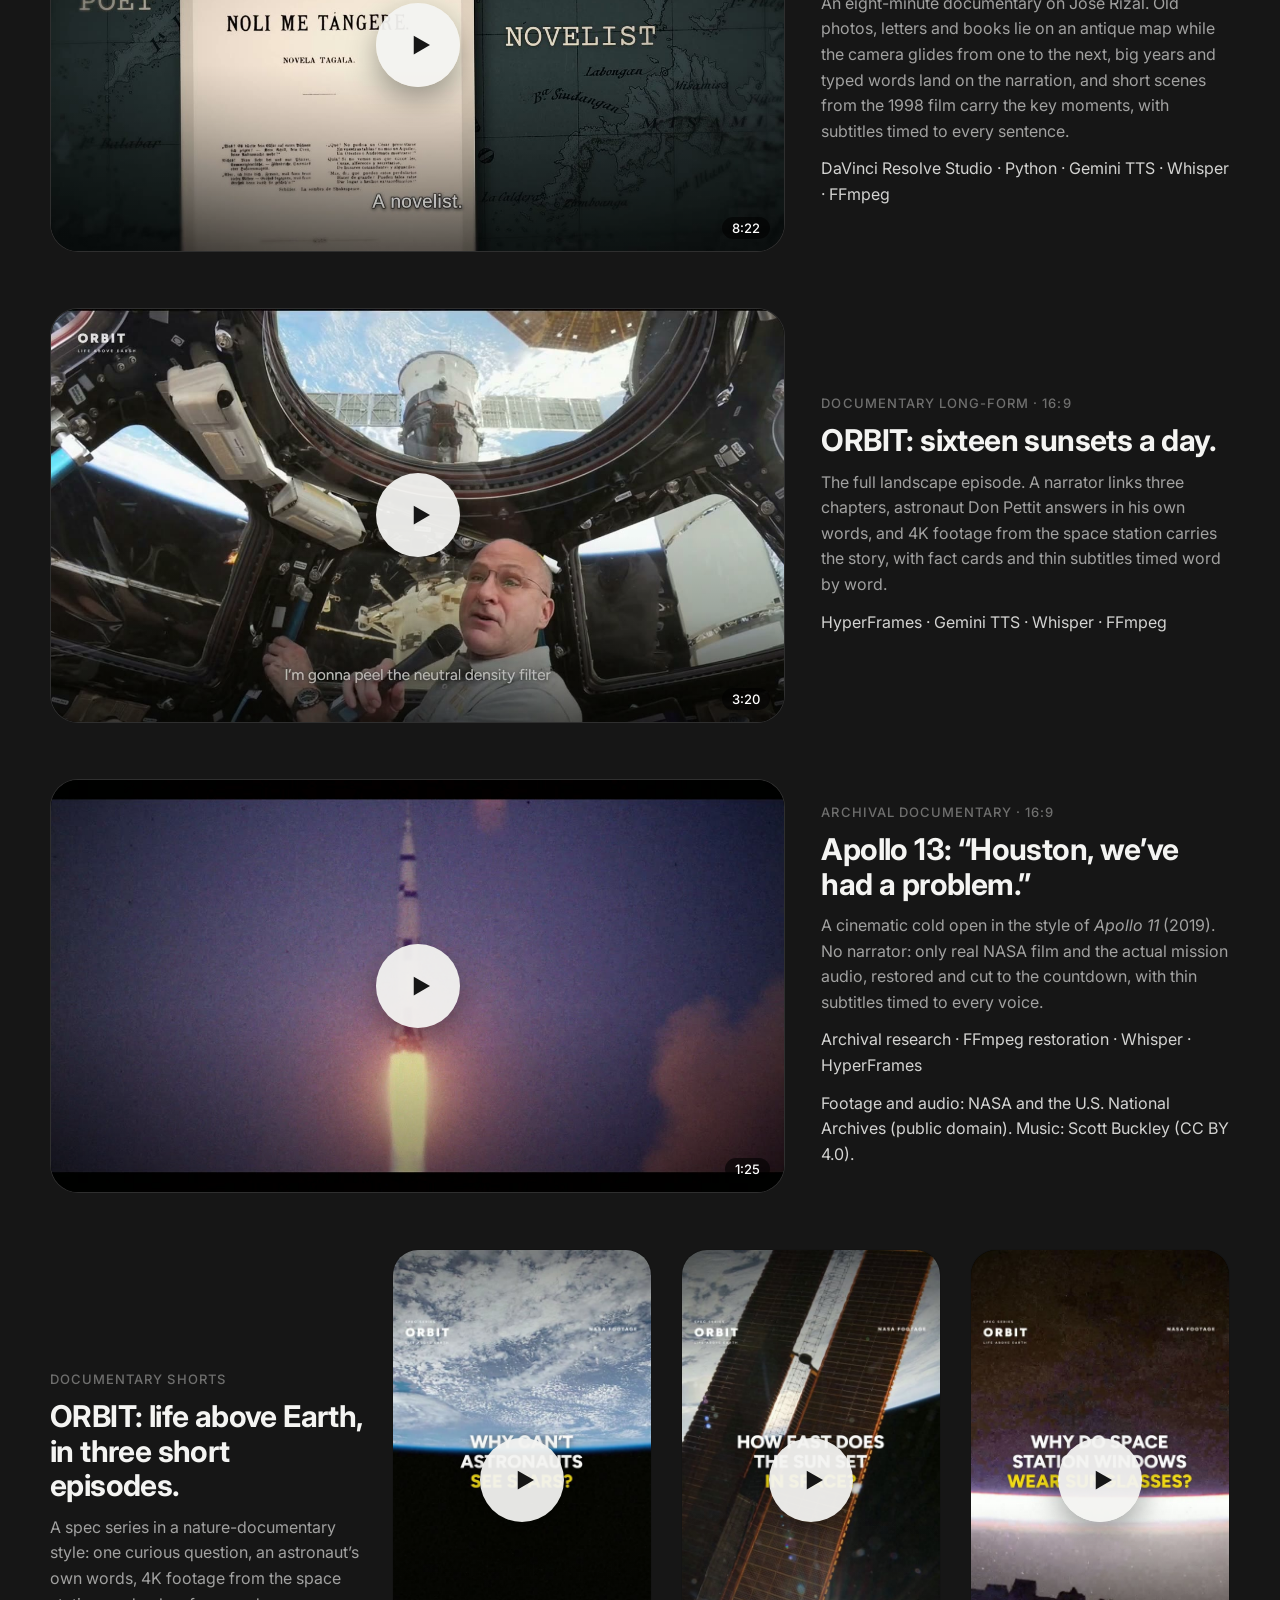
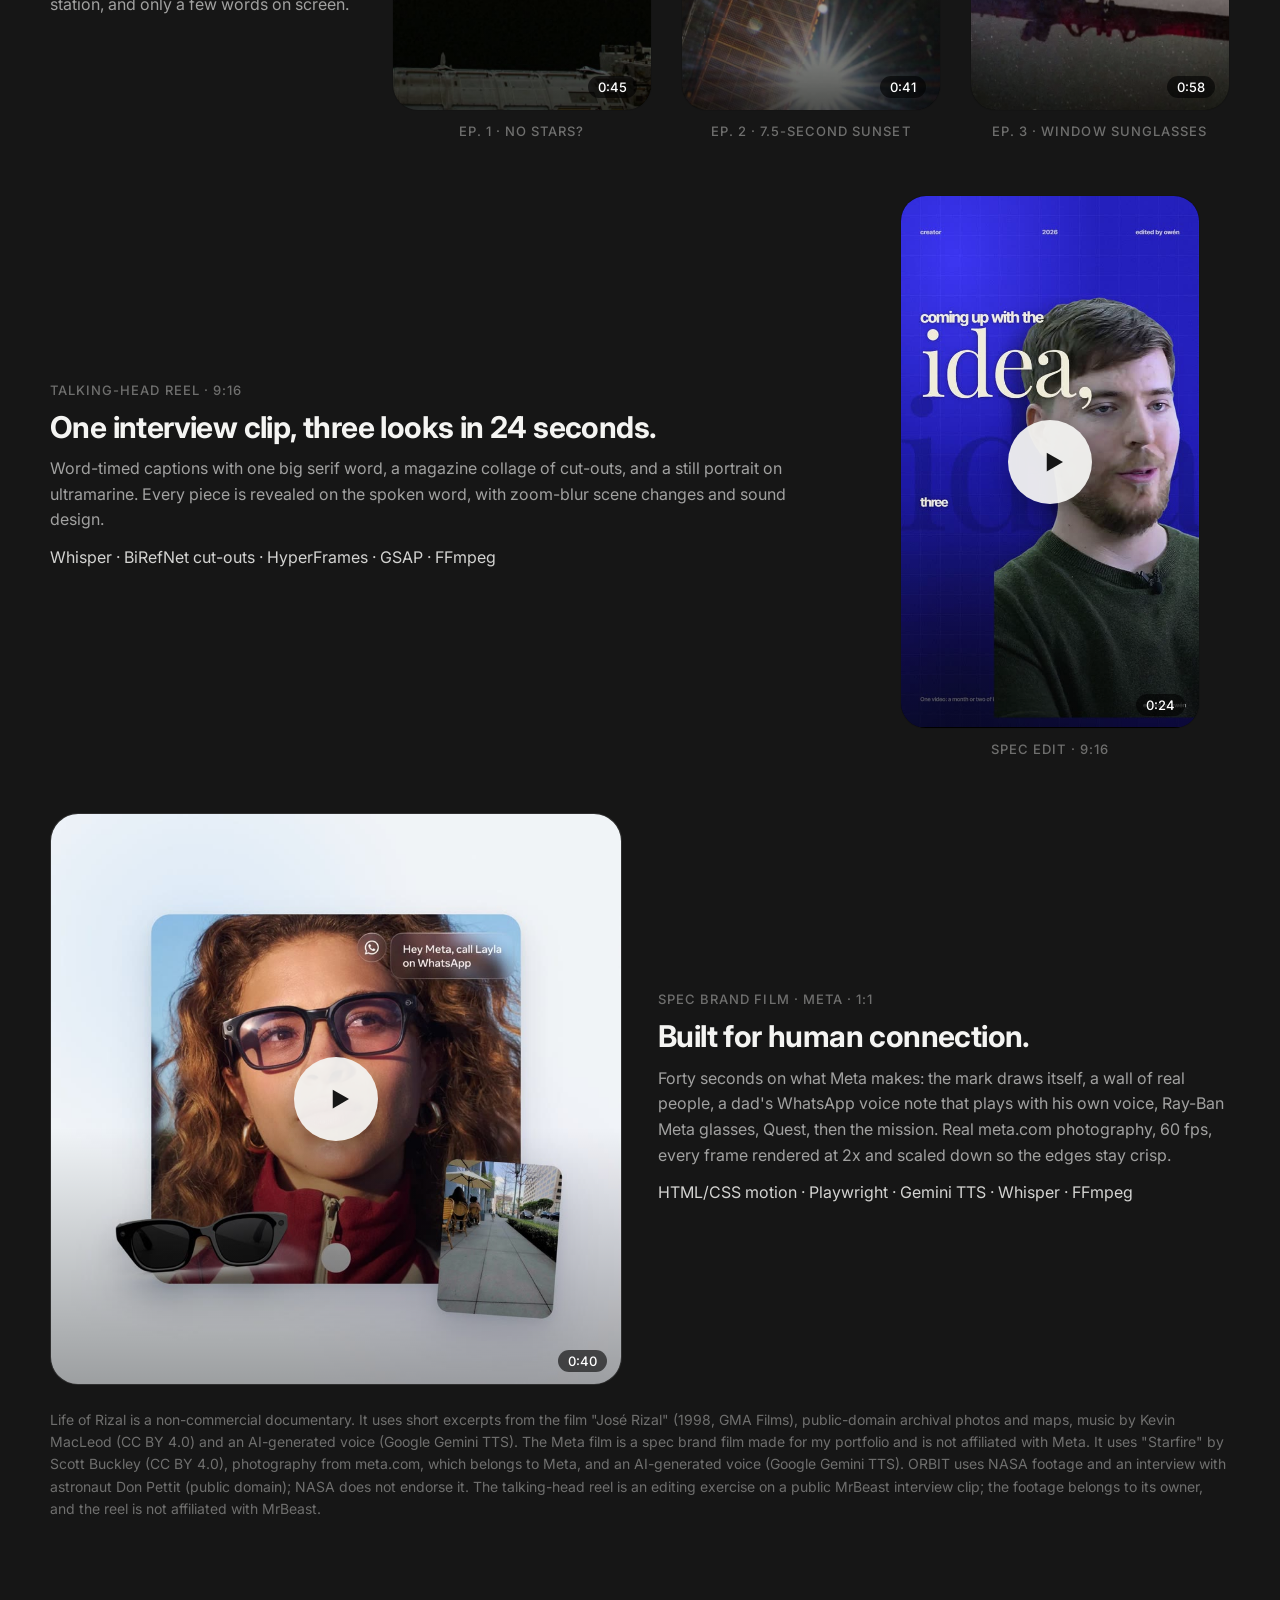
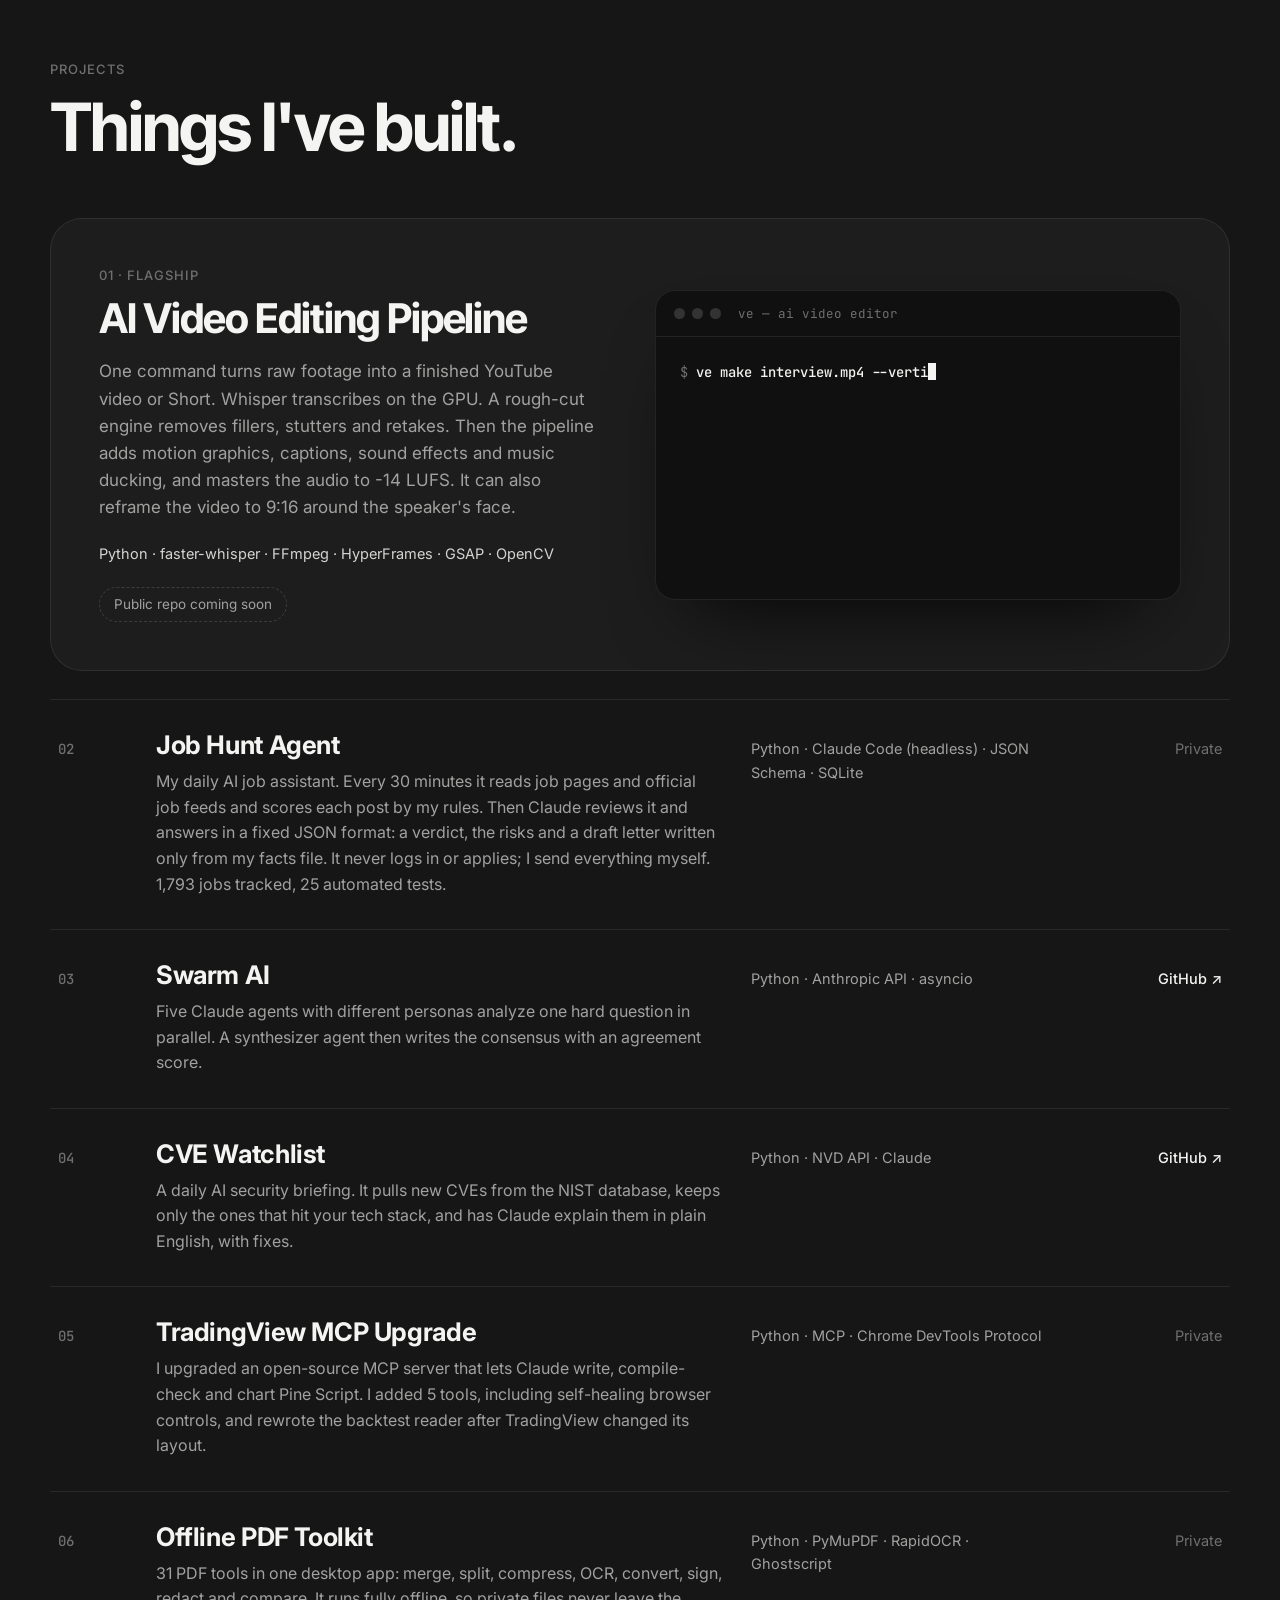
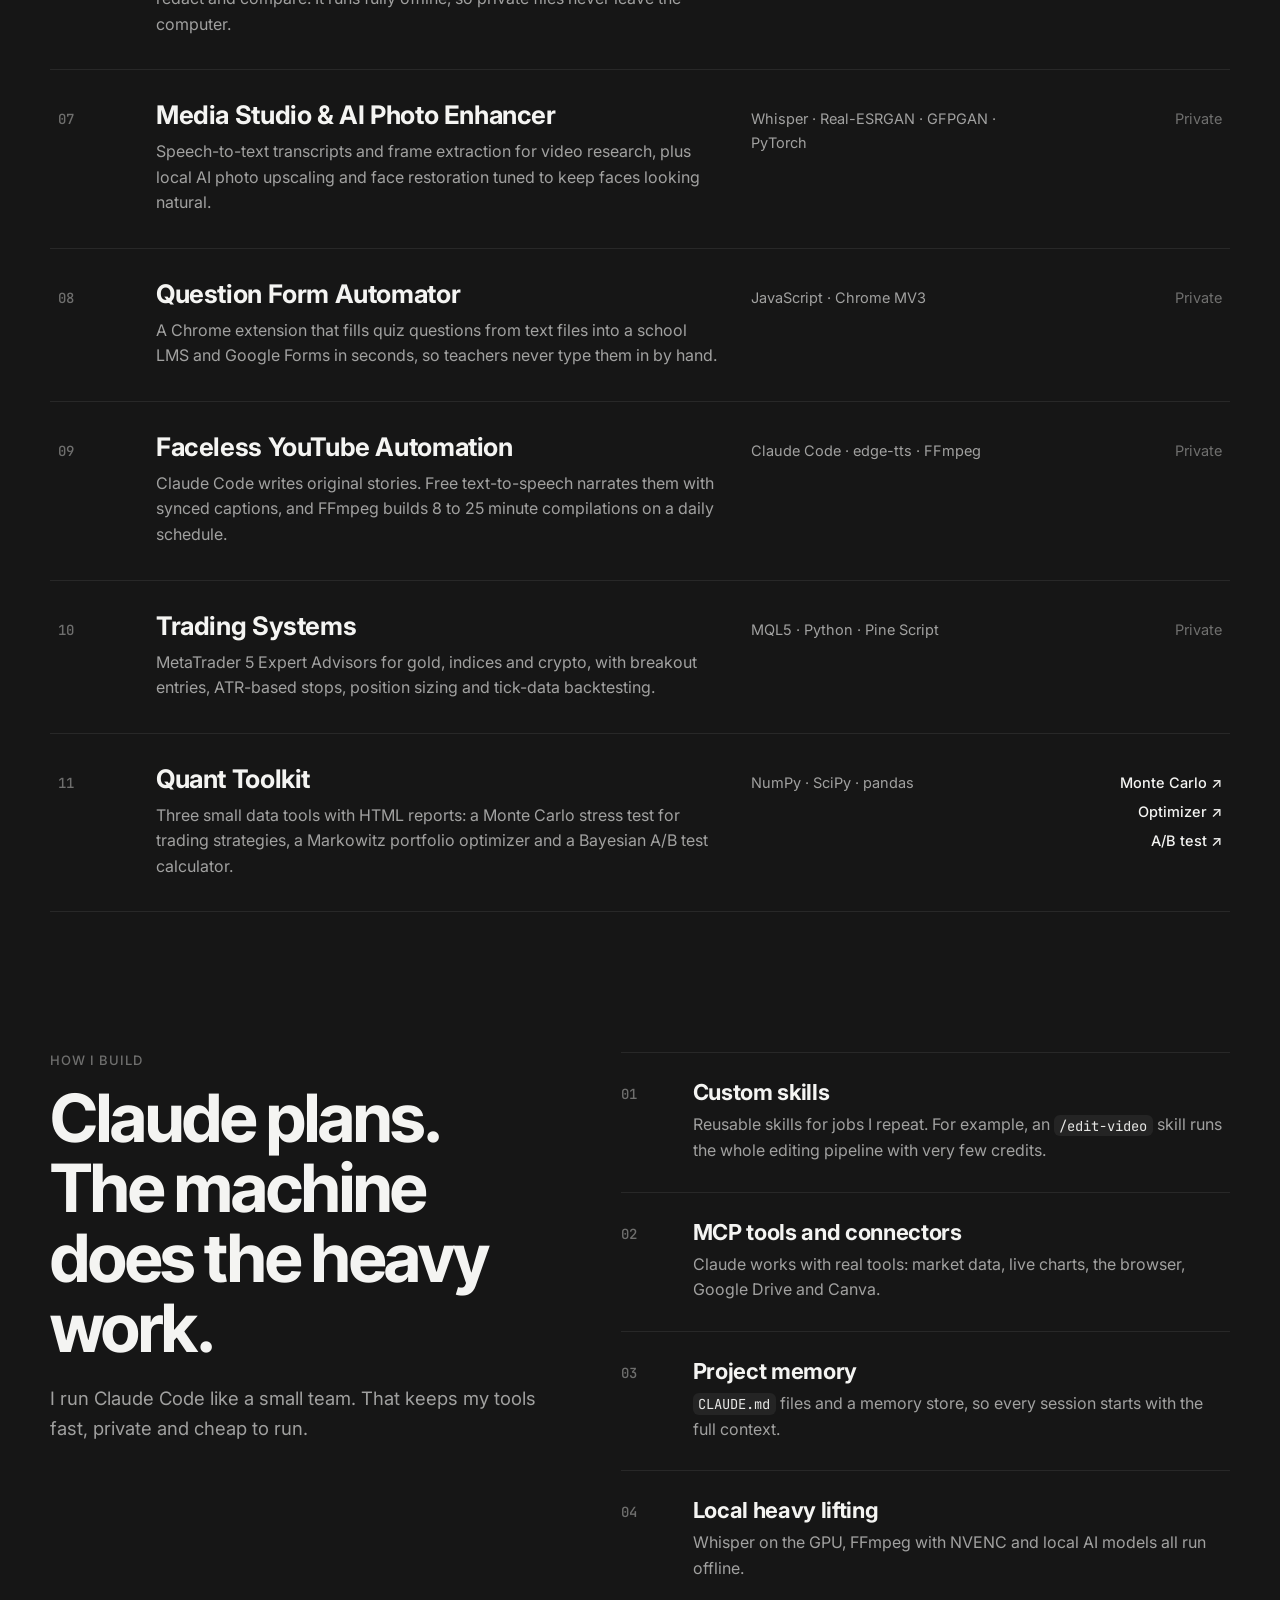
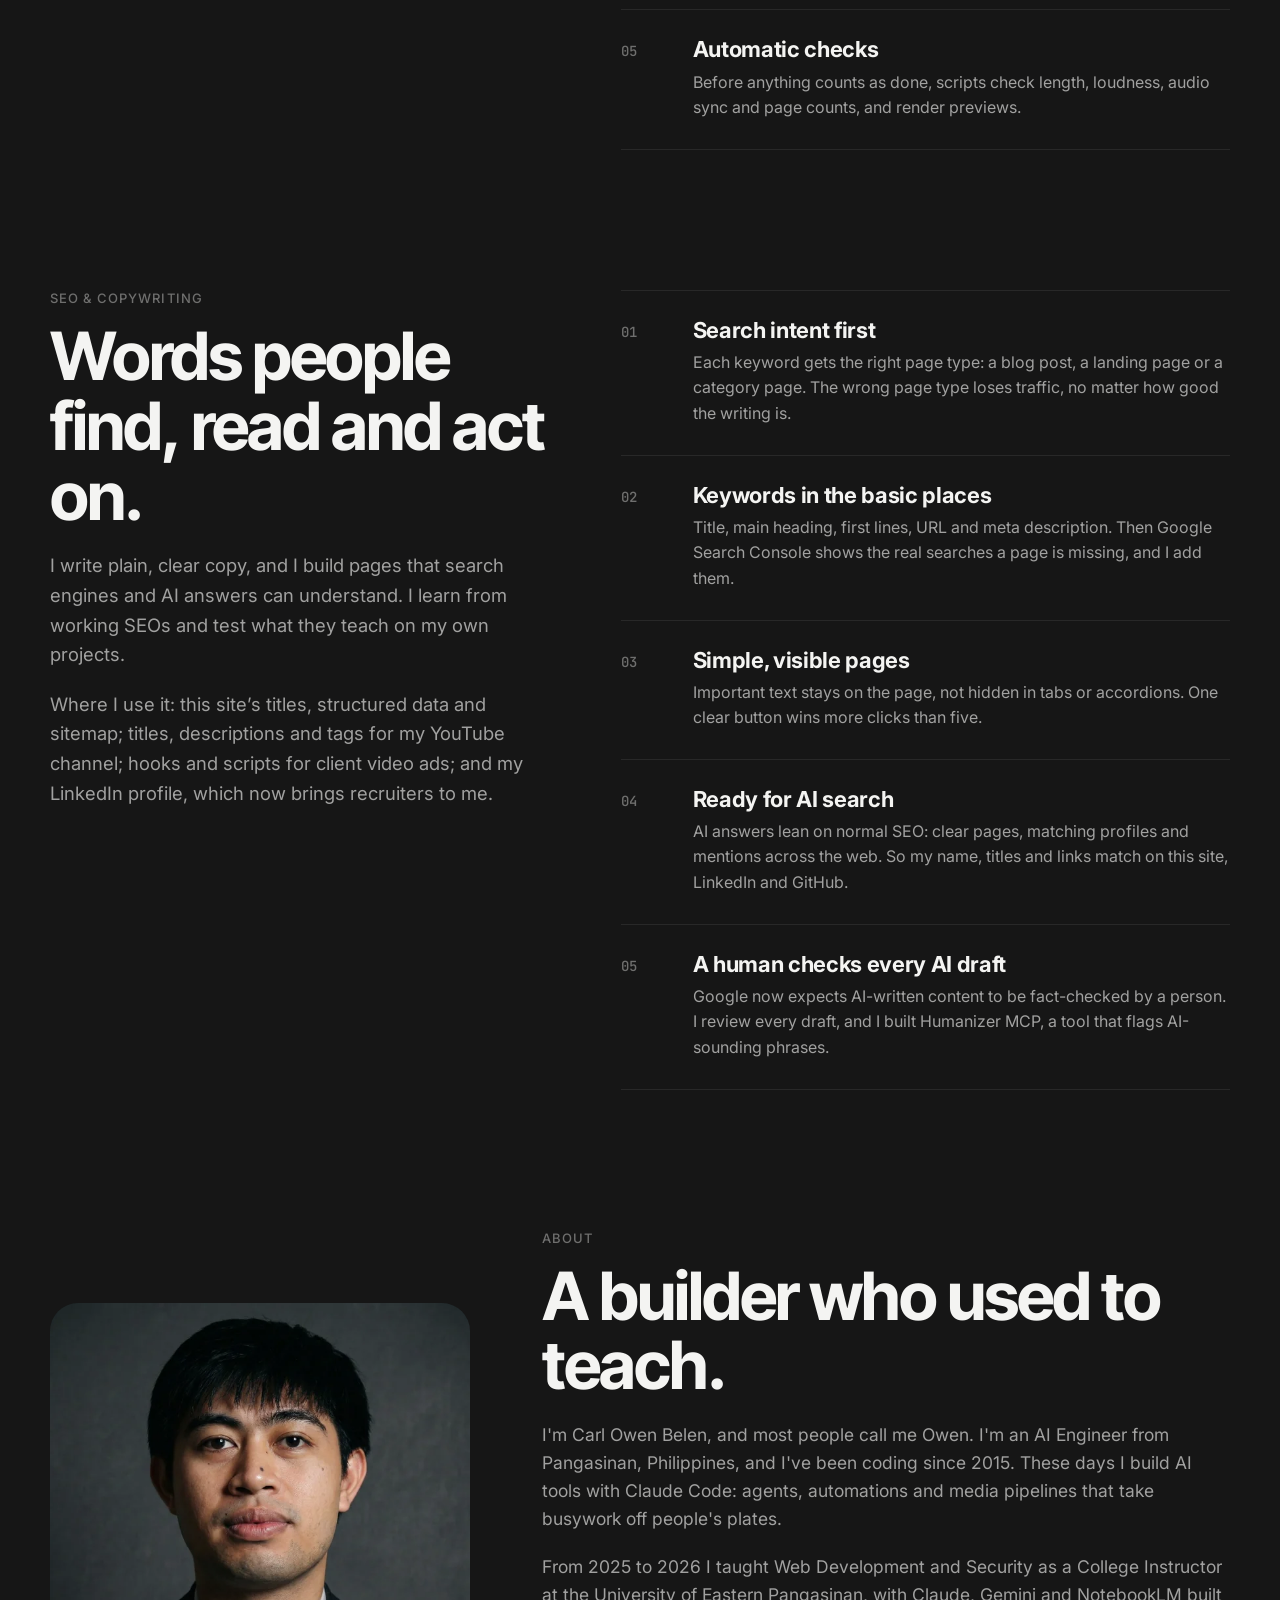
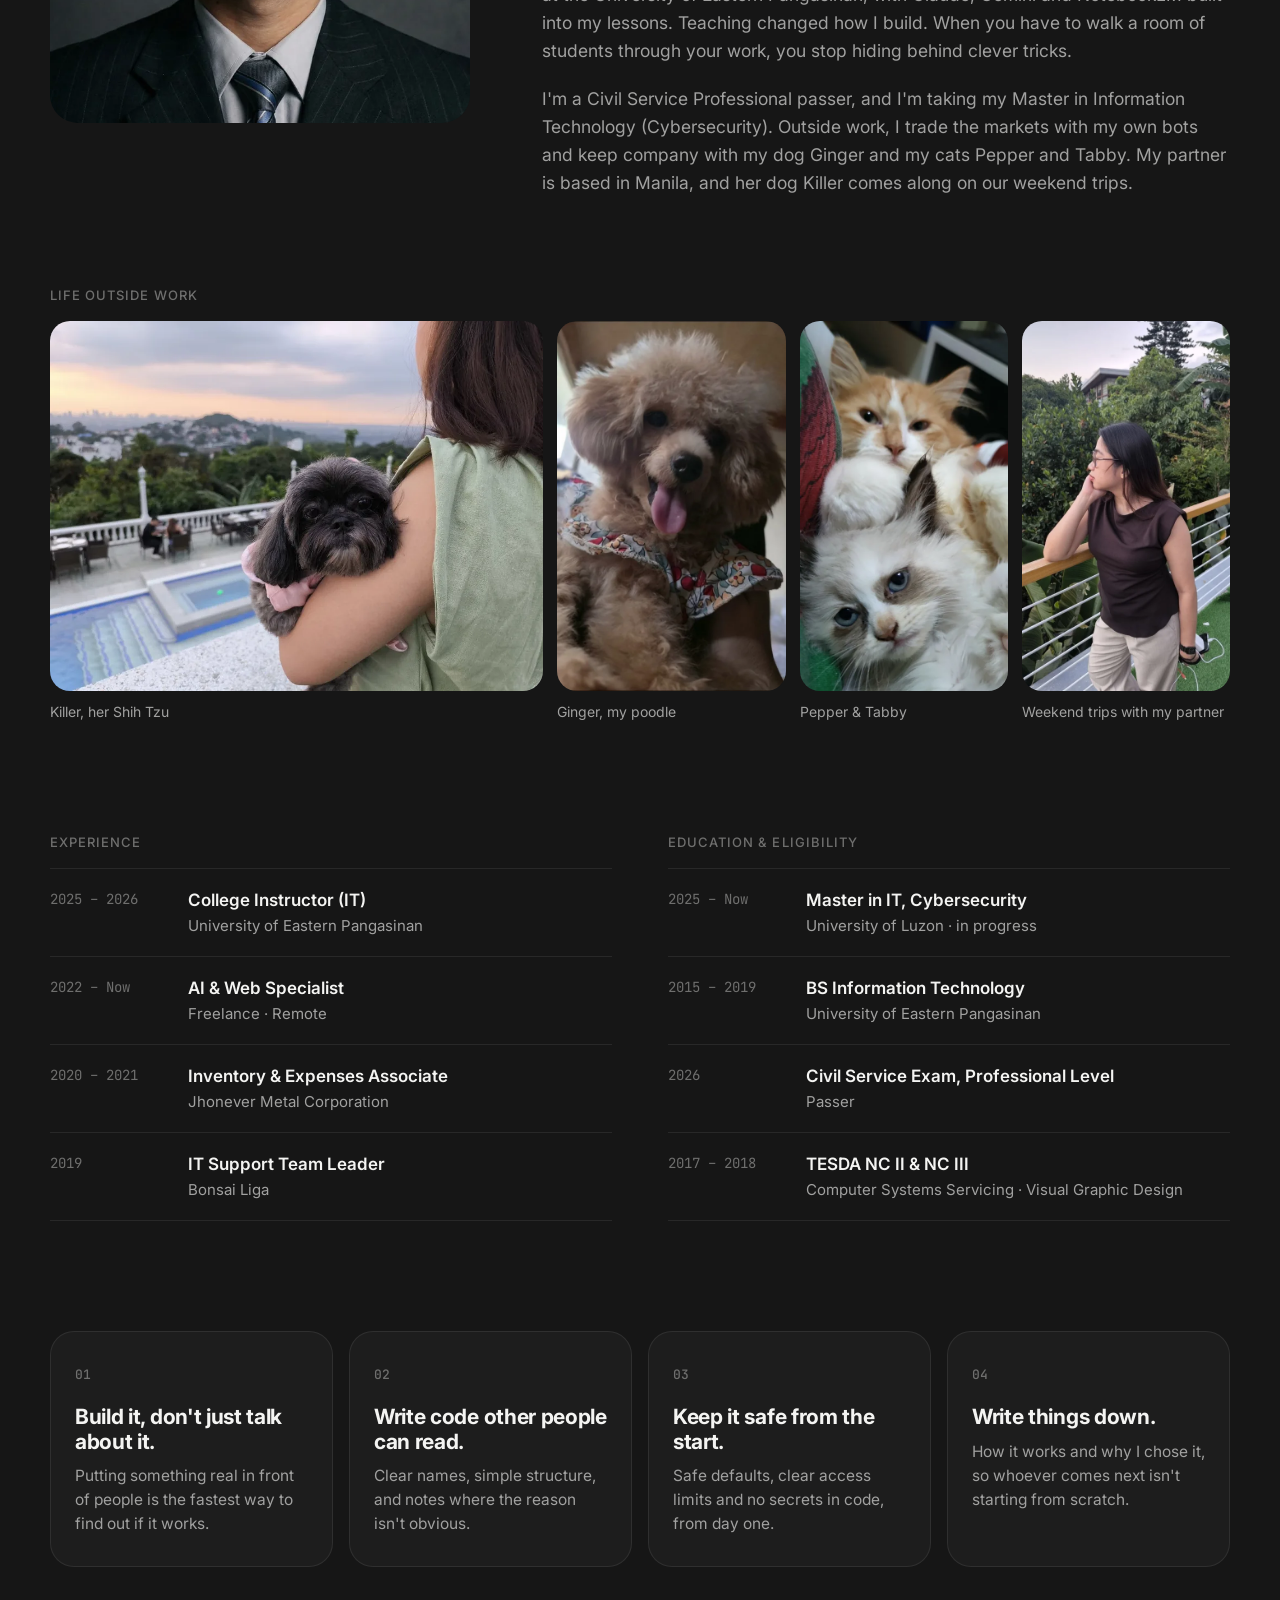
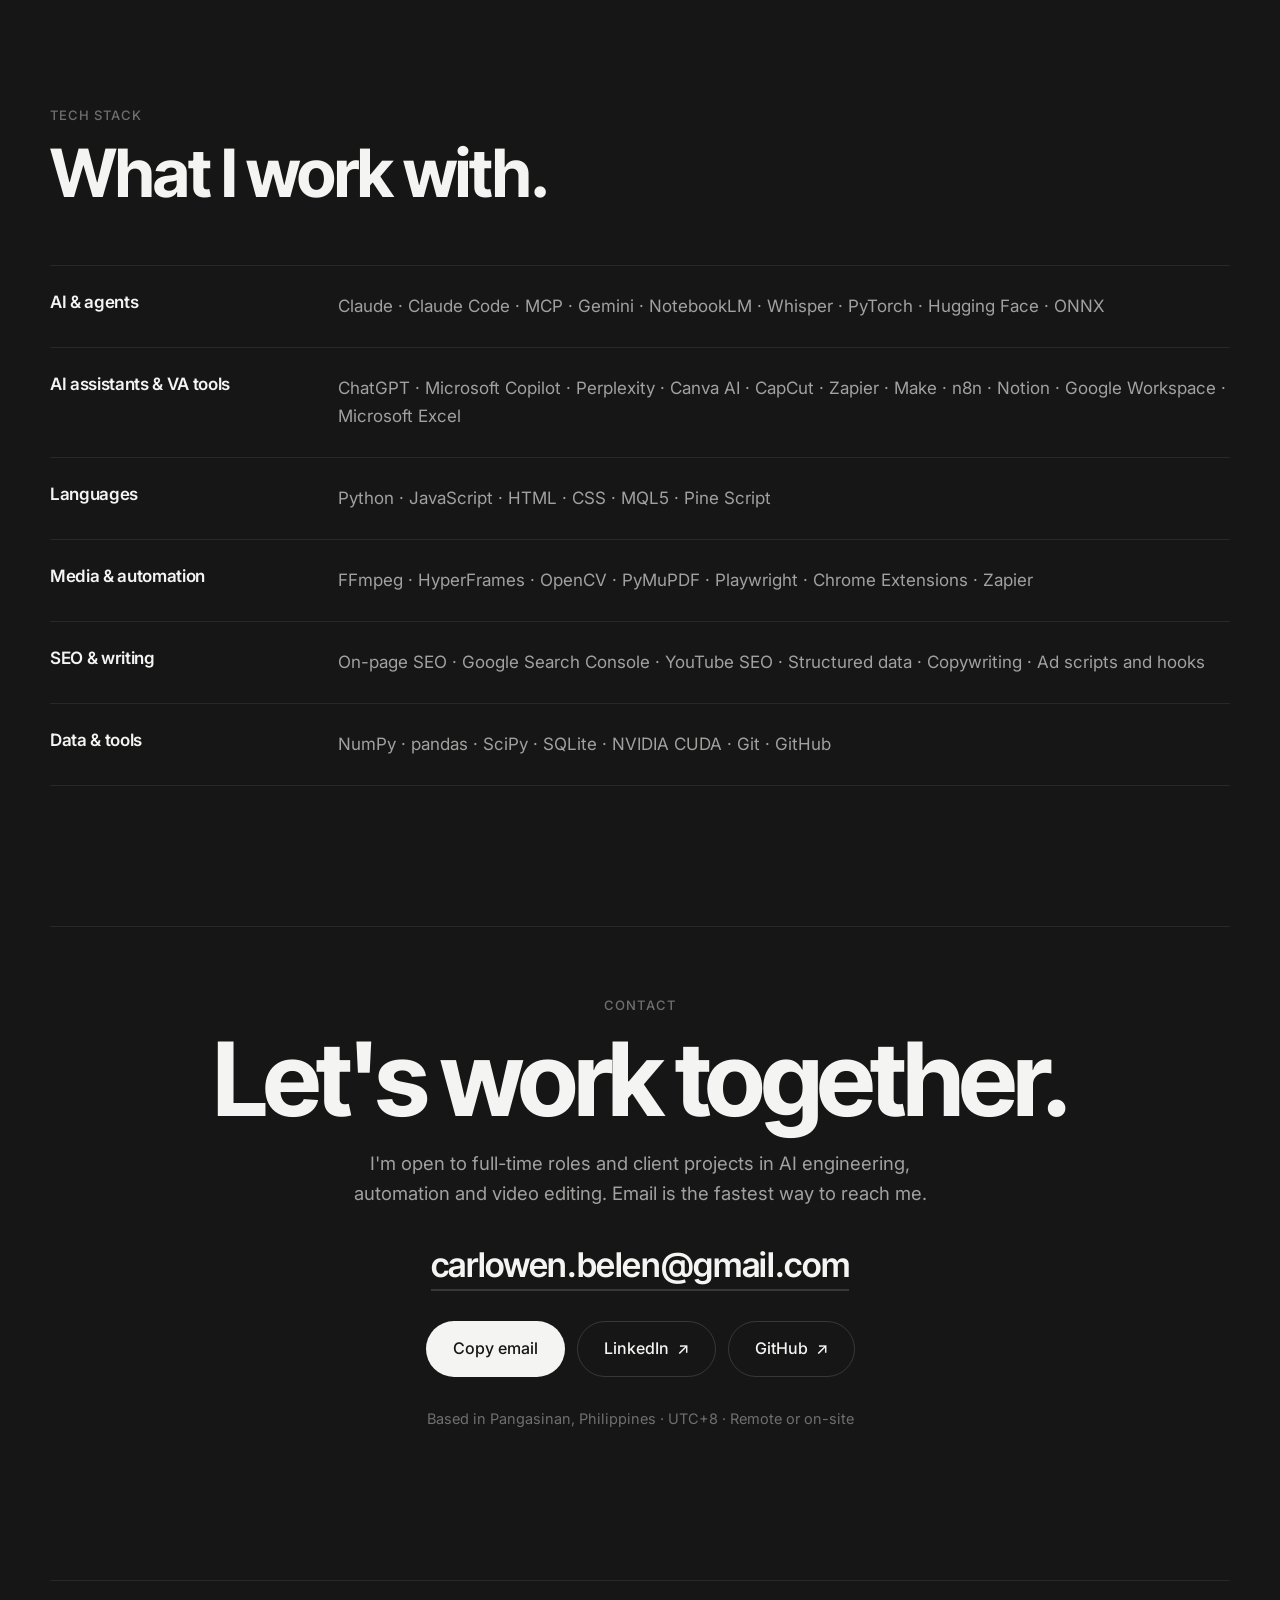
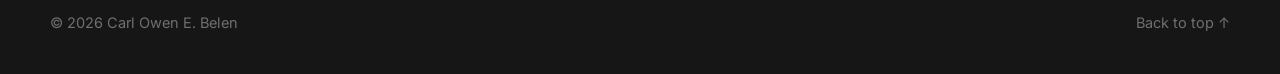
==== commit 81adbf6b: "Videos: add Life of Rizal documentary (8:22) at the top of Video work Co-Authored-By: Claude Opus 5." ====
--- a/index.html
+++ b/index.html
@@ -148,6 +148,21 @@
   <div class="long-row">
     <figure class="clip reveal">
       <div class="vid">
+        <video src="assets/reel/rizal-documentary.mp4" poster="assets/reel/rizal-documentary-poster.jpg?v=1" preload="none" playsinline></video>
+        <button class="play" type="button" aria-label="Play Life of Rizal, a historical documentary"><span><svg viewBox="0 0 24 24" aria-hidden="true"><path d="M7 4.5v15l13-7.5z"/></svg></span></button>
+        <span class="dur">8:22</span>
+      </div>
+    </figure>
+    <div class="tall-text reveal">
+      <p class="label">Historical documentary · 16:9</p>
+      <h3>Life of Rizal: from Calamba to Bagumbayan.</h3>
+      <p>An eight-minute documentary on José Rizal. Old photos, letters and books lie on an antique map while the camera glides from one to the next, big years and typed words land on the narration, and short scenes from the 1998 film carry the key moments, with subtitles timed to every sentence.</p>
+      <p class="tags">DaVinci Resolve Studio · Python · Gemini TTS · Whisper · FFmpeg</p>
+    </div>
+  </div>
+  <div class="long-row">
+    <figure class="clip reveal">
+      <div class="vid">
         <video src="assets/reel/orbit-long.mp4" poster="assets/reel/orbit-long-poster.jpg?v=2" preload="none" playsinline></video>
         <button class="play" type="button" aria-label="Play ORBIT long-form, sixteen sunsets a day"><span><svg viewBox="0 0 24 24" aria-hidden="true"><path d="M7 4.5v15l13-7.5z"/></svg></span></button>
         <span class="dur">3:20</span>
@@ -238,7 +253,7 @@
       <p class="tags">HTML/CSS motion · Playwright · Gemini TTS · Whisper · FFmpeg</p>
     </div>
   </div>
-  <p class="reel-note reveal">The Meta film is a spec brand film made for my portfolio and is not affiliated with Meta. It uses "Starfire" by Scott Buckley (CC BY 4.0), photography from meta.com, which belongs to Meta, and an AI-generated voice (Google Gemini TTS). ORBIT uses NASA footage and an interview with astronaut Don Pettit (public domain); NASA does not endorse it. The talking-head reel is an editing exercise on a public MrBeast interview clip; the footage belongs to its owner, and the reel is not affiliated with MrBeast.</p>
+  <p class="reel-note reveal">Life of Rizal is a non-commercial documentary. It uses short excerpts from the film "José Rizal" (1998, GMA Films), public-domain archival photos and maps, music by Kevin MacLeod (CC BY 4.0) and an AI-generated voice (Google Gemini TTS). The Meta film is a spec brand film made for my portfolio and is not affiliated with Meta. It uses "Starfire" by Scott Buckley (CC BY 4.0), photography from meta.com, which belongs to Meta, and an AI-generated voice (Google Gemini TTS). ORBIT uses NASA footage and an interview with astronaut Don Pettit (public domain); NASA does not endorse it. The talking-head reel is an editing exercise on a public MrBeast interview clip; the footage belongs to its owner, and the reel is not affiliated with MrBeast.</p>
 </section>
 
 <!-- WORK -->
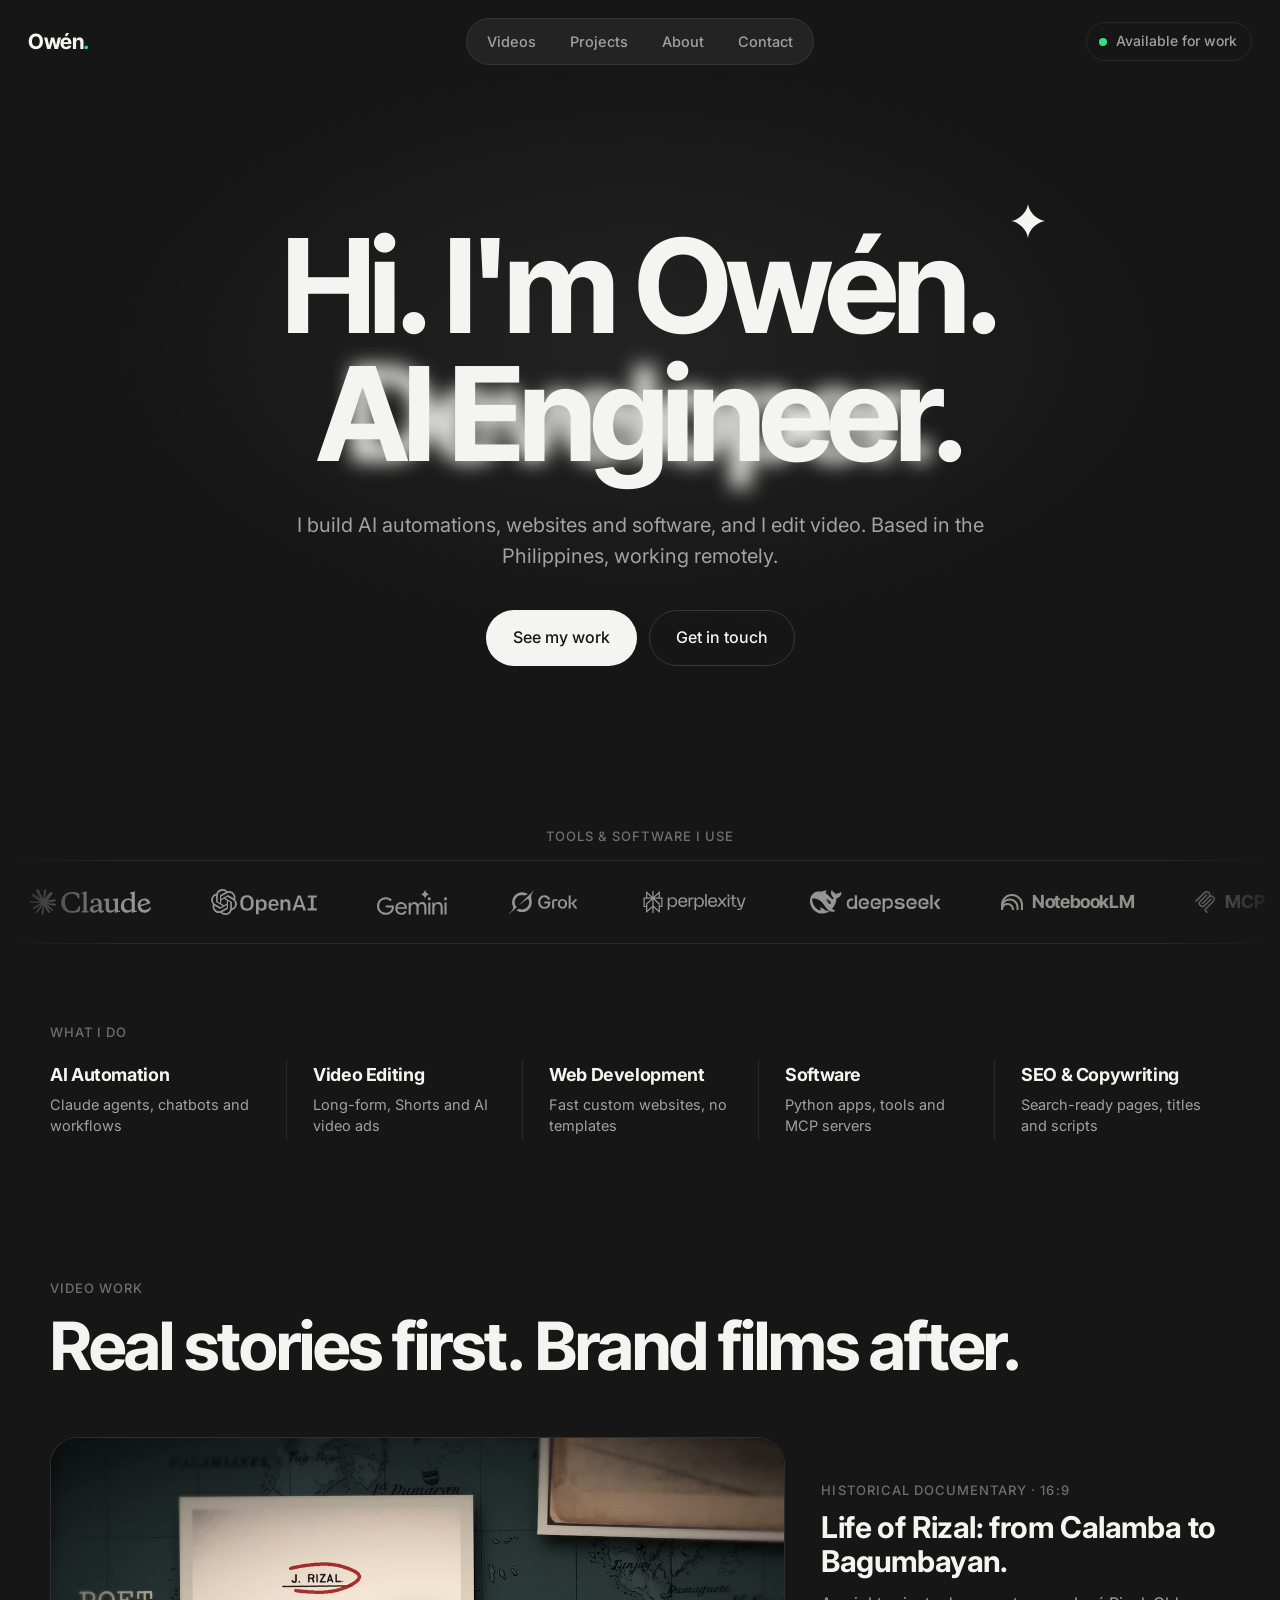
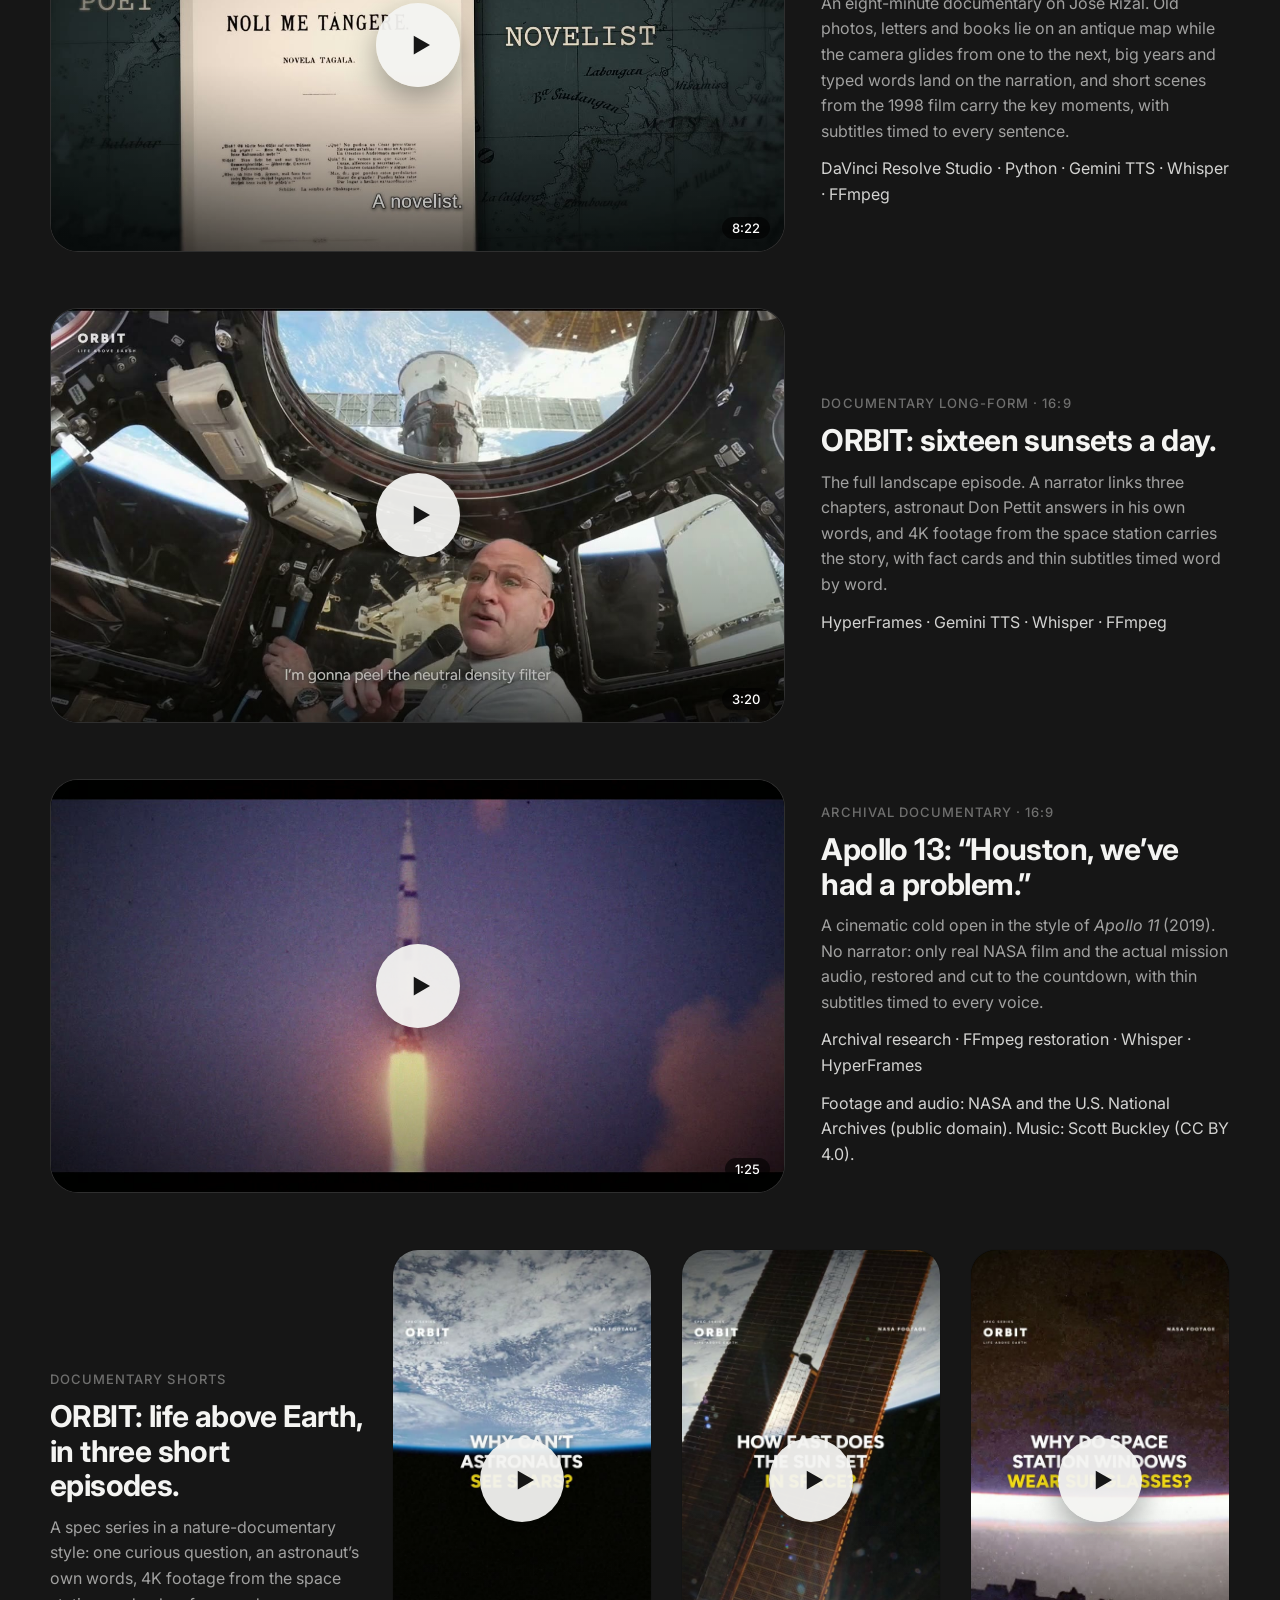
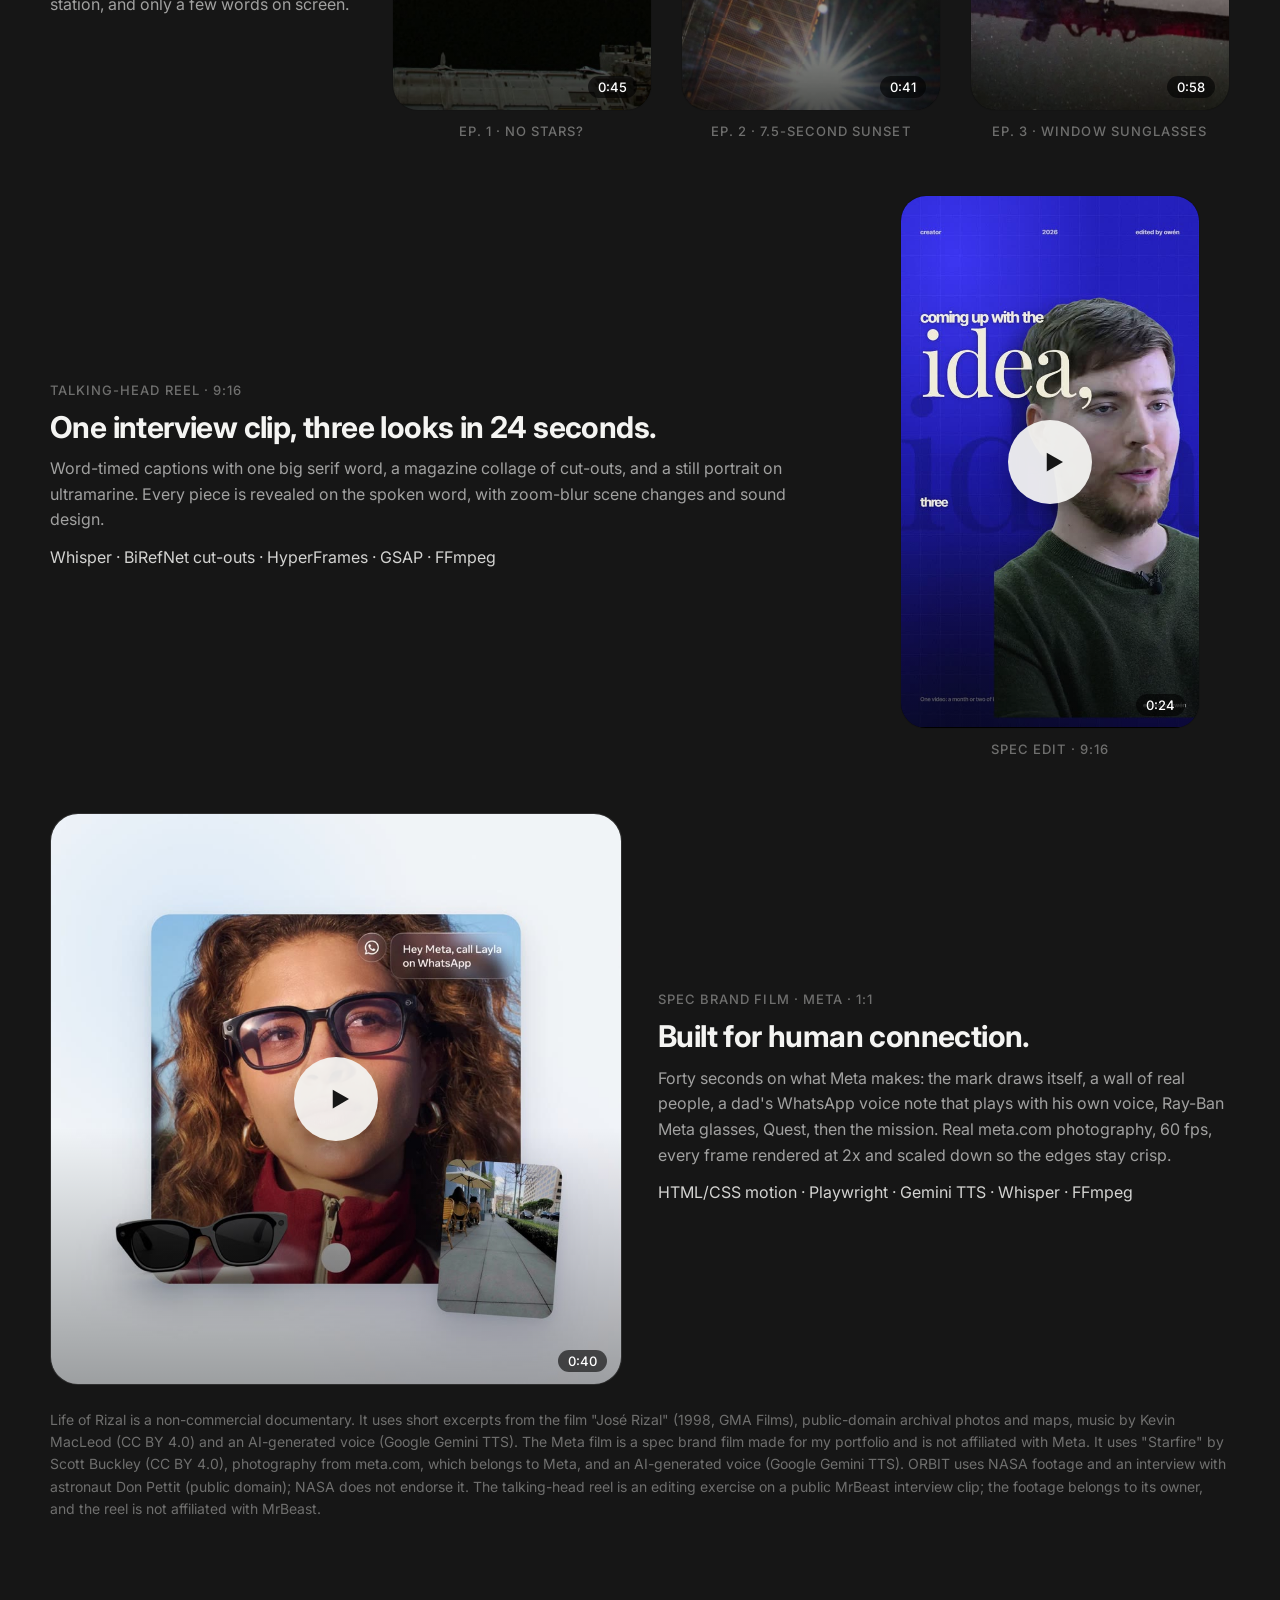
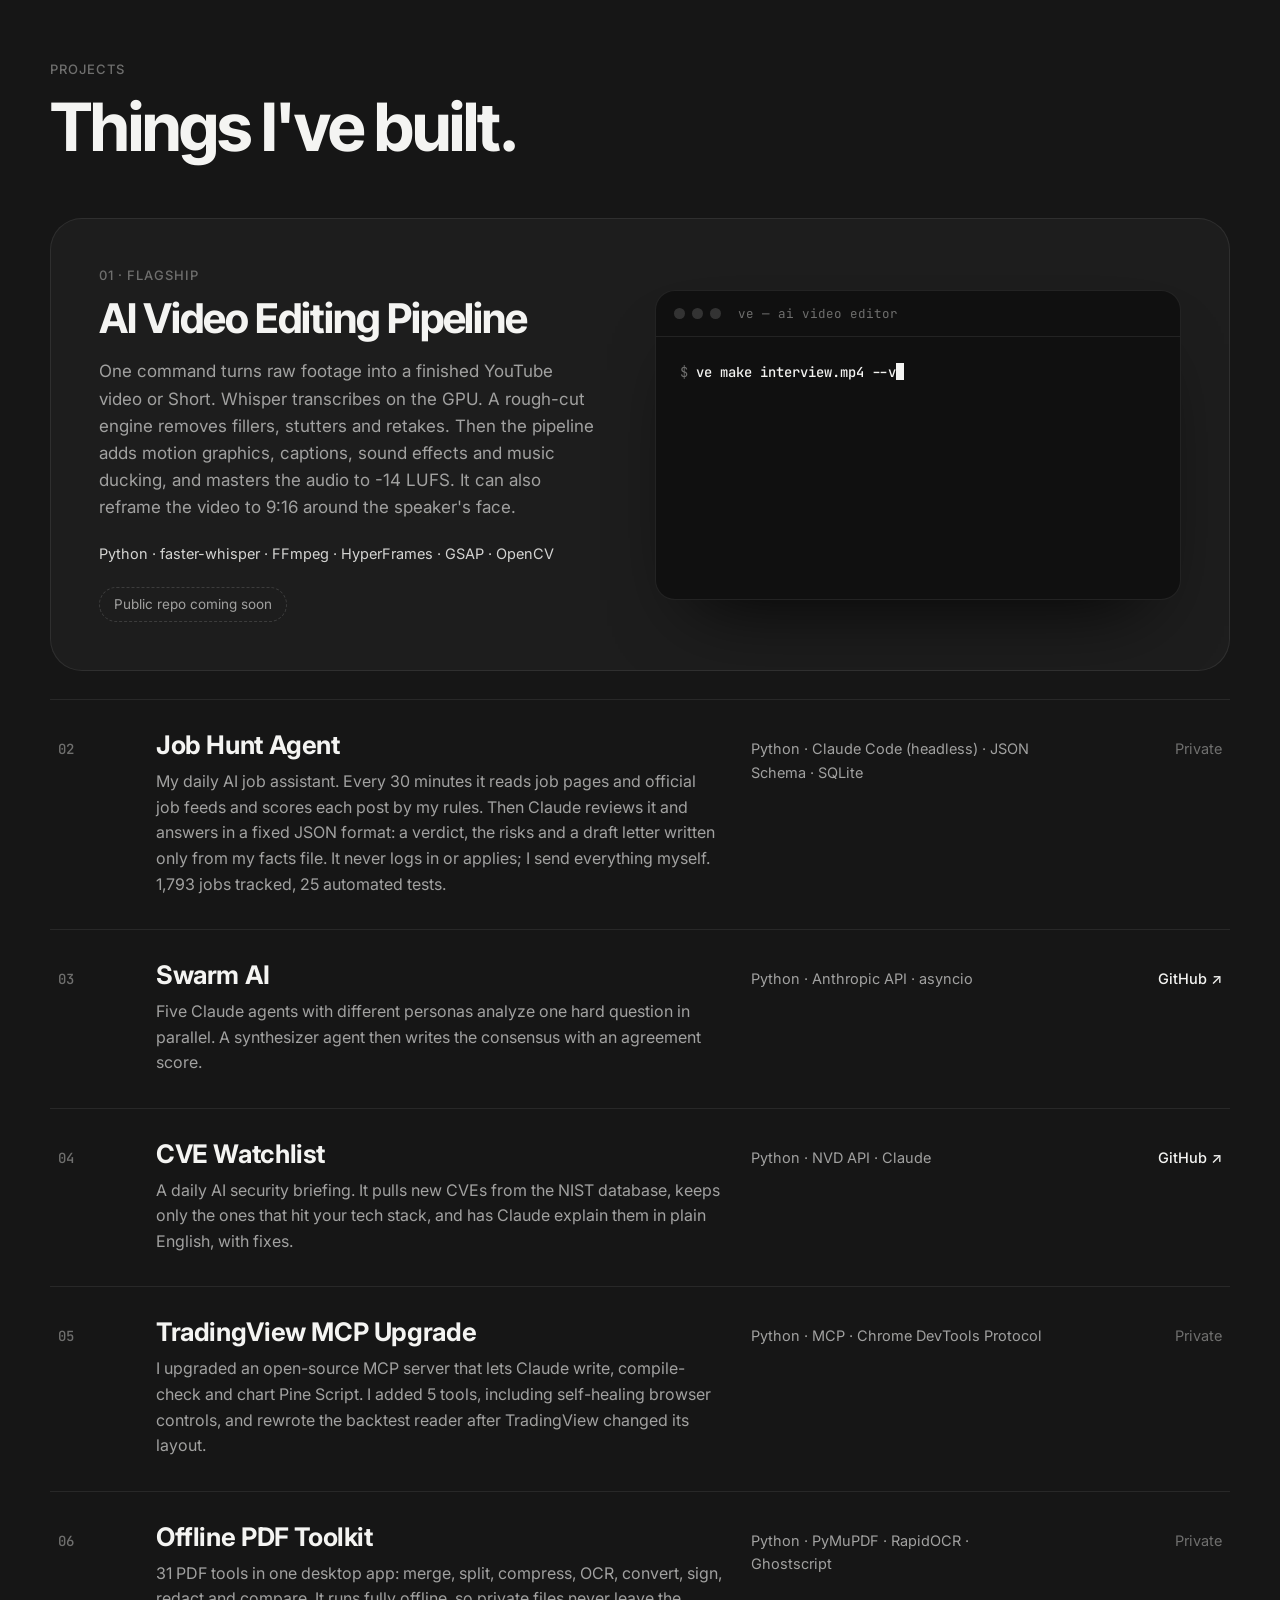
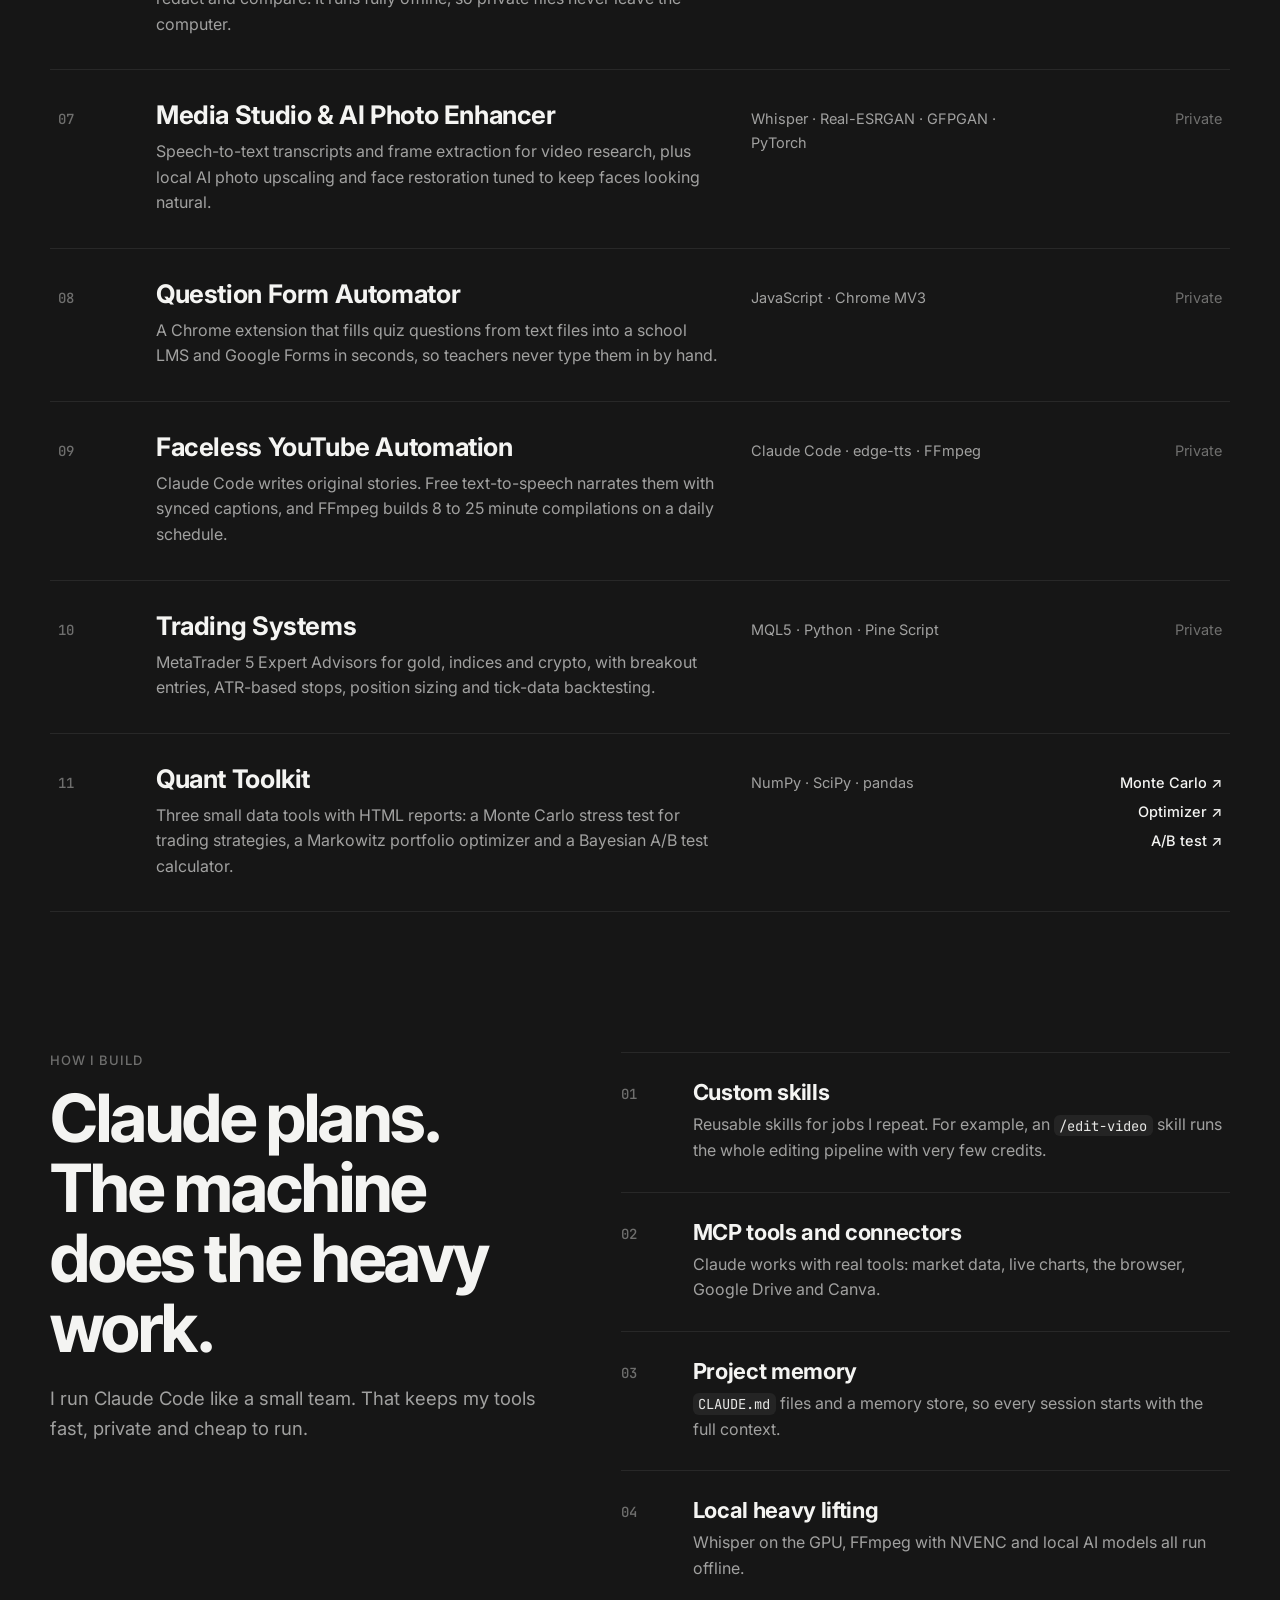
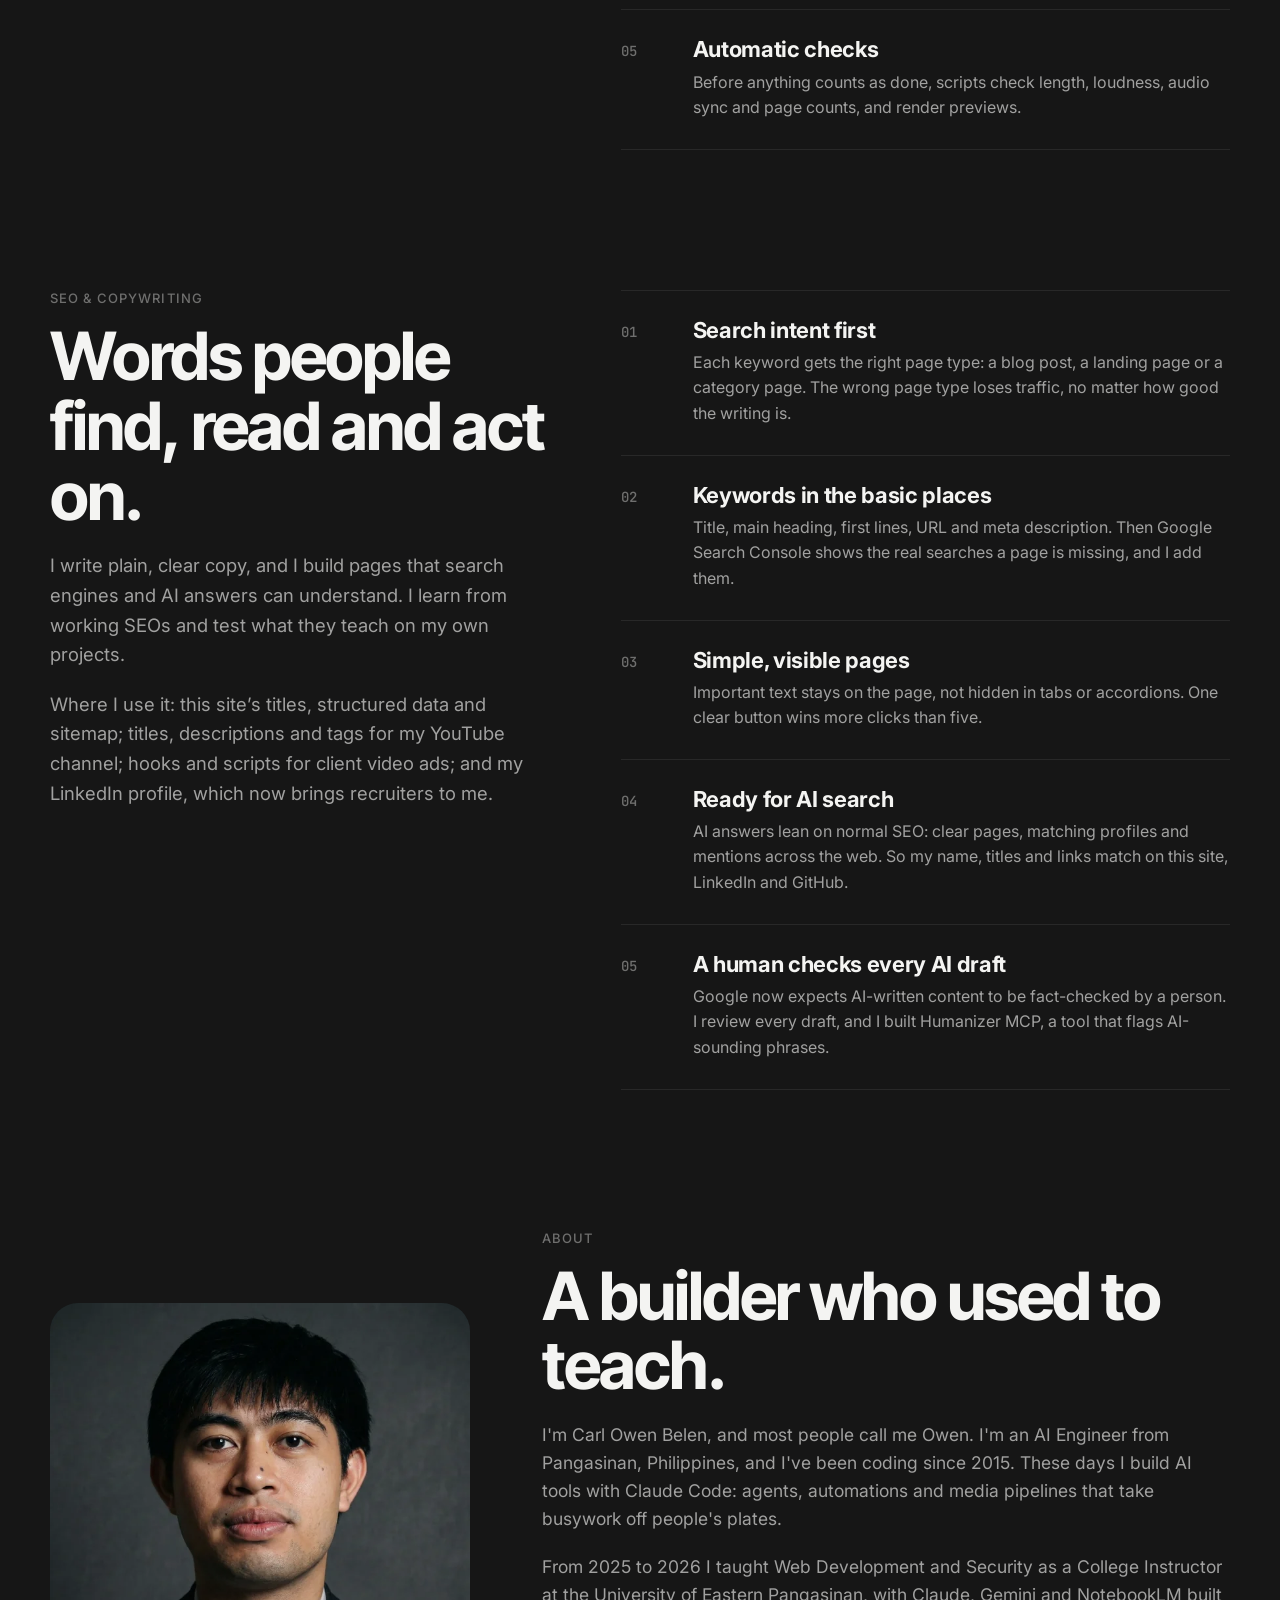
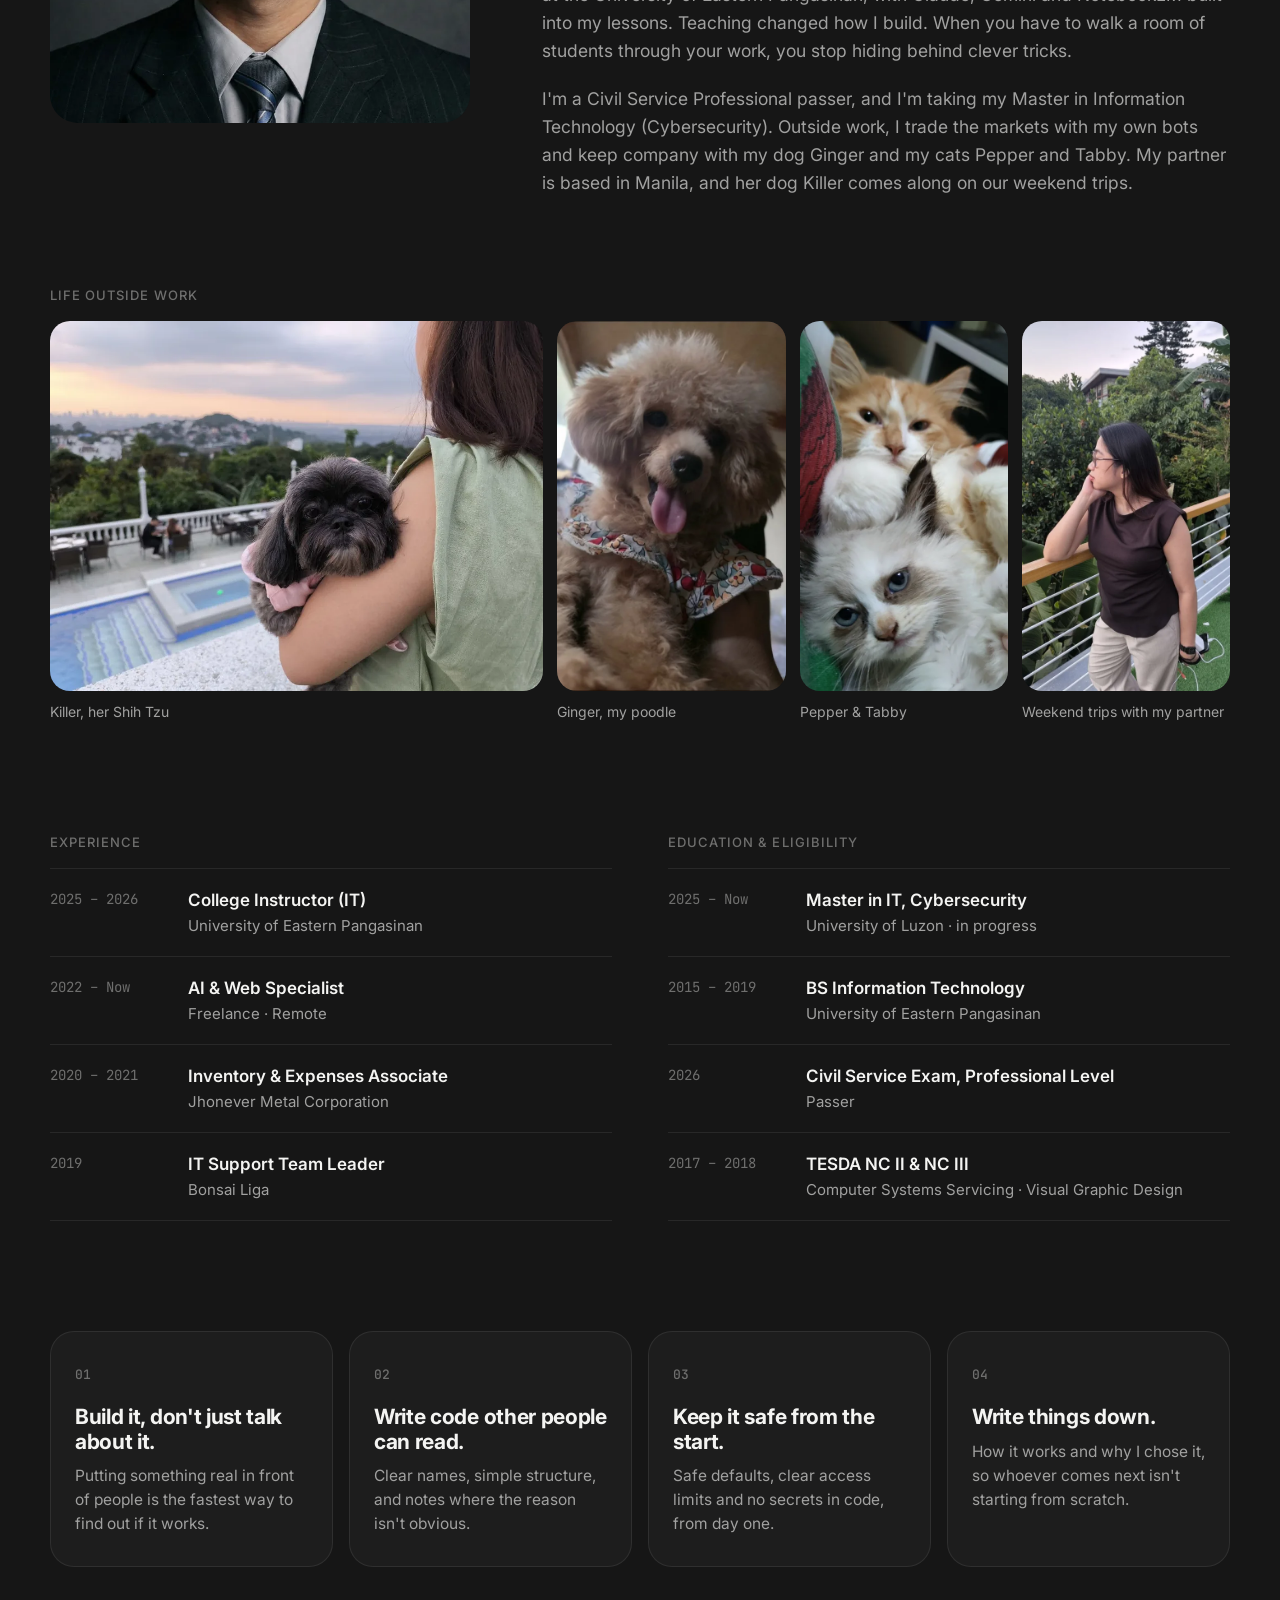
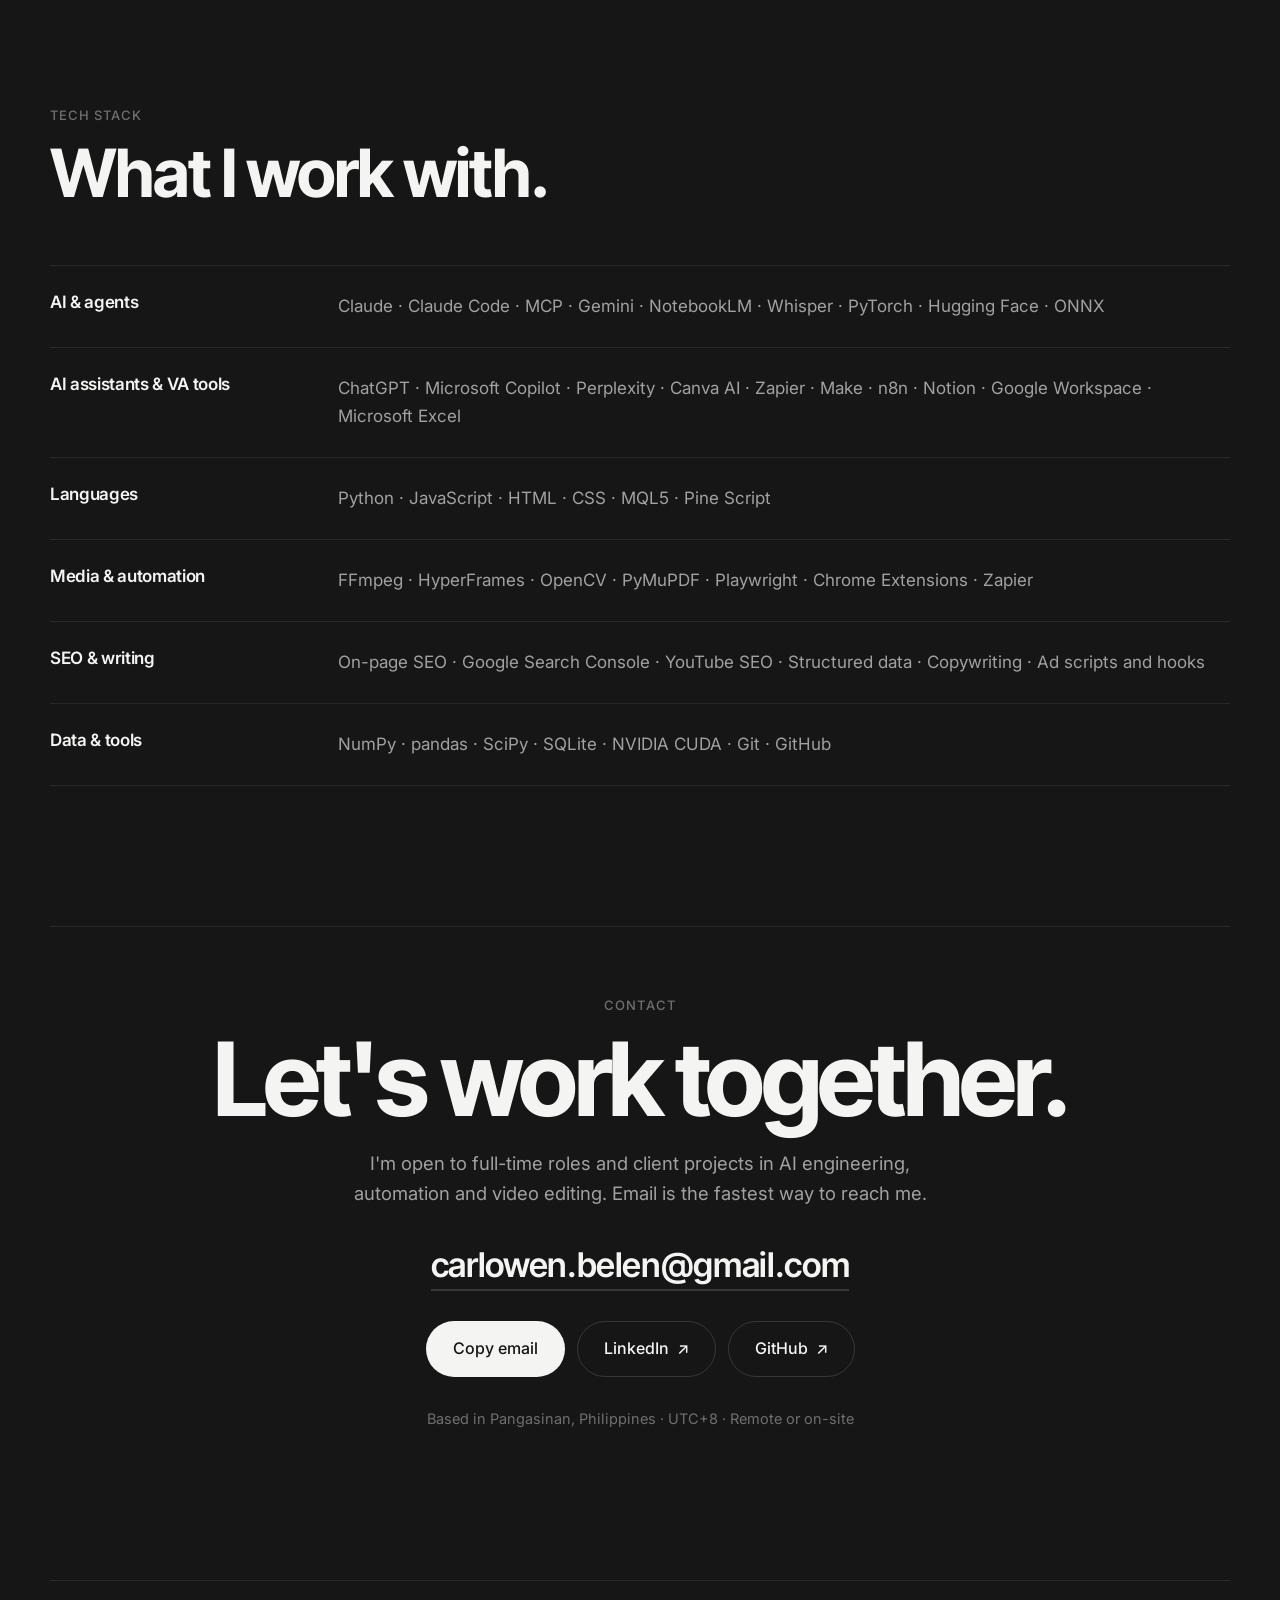
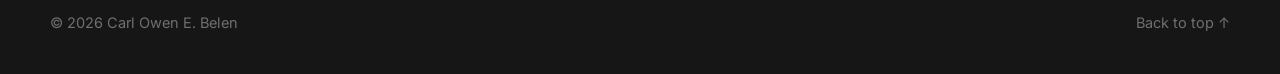
==== commit 662af788: "Tools: remove CapCut (DaVinci Resolve Studio only) Co-Authored-By: Claude Opus 5.5 <noreply@anthropi" ====
--- a/index.html
+++ b/index.html
@@ -91,7 +91,6 @@
     <span class="tool"><i class="tile" aria-hidden="true">Ps</i><b>Photoshop</b></span>
     <span class="tool"><i class="tile" aria-hidden="true">Ai</i><b>Illustrator</b></span>
     <span class="tool"><svg viewBox="0 0 24 24" aria-hidden="true"><path d="M17.621 0 5.977.004c-1.37 0-2.756.345-3.762 1.11a4.925 4.925 0 0 0-1.61 2.003C.233 3.93 0 5.02 0 5.951l.012 12.2c.002 1.604.479 3.057 1.461 4.112.984 1.056 2.462 1.683 4.331 1.691L16.856 24c1.26.005 3.095-.036 4.303-.714 1.075-.605 2.025-1.556 2.497-2.984.278-.84.345-2.084.344-3.147l-.021-11.13c-.002-.888-.15-2.023-.547-2.934-.425-.976-1.181-1.815-2.322-2.425C20.353.26 19.123 0 17.622 0zm0 .93c1.378 0 2.538.295 3.04.565.977.523 1.544 1.166 1.889 1.96.315.721.47 1.793.473 2.572l.018 11.13c.002 1.013-.097 2.257-.298 2.86-.396 1.202-1.146 1.946-2.063 2.462-.814.457-2.612.593-3.82.588l-11.05-.044c-1.657-.007-2.832-.534-3.626-1.386-.792-.851-1.212-2.06-1.212-3.485L.999 5.95c0-.829.196-1.827.474-2.437.345-.757.75-1.207 1.365-1.674C3.585 1.27 4.868.97 6.08.97zm-5.66 3.423c-1.976.089-3.204 1.658-3.214 3.29.019 1.443 1.635 3.481 2.884 4.53.12.099.154.109.33.18.062.025.198-.047.327-.135.36-.245.993-.947 1.648-1.738a7.67 7.67 0 0 0 1.031-1.683c.409-.89.261-1.599.235-1.888a3.983 3.983 0 0 0-.99-1.692 3.36 3.36 0 0 0-2.251-.864zm4.172 7.922a10.185 10.185 0 0 0-3.244.61c-.15.058-.26.1-.374.17-.057.036-.11.135-.105.292.017.433.29 1.278.624 2.27.384 1.135 1.066 2.27 1.844 2.74a3.23 3.23 0 0 0 2.53.342c.832-.243 1.595-.868 1.962-1.546.986-1.818.19-3.548-1.121-4.417-.447-.296-1.133-.445-1.89-.46-.074 0-.15-.002-.226-.001zm-8.432.038a6.201 6.201 0 0 0-.752.047c-.596.078-.932.273-1.29.51a3.177 3.177 0 0 0-1.365 1.979c-.075.552-.086 1.053.033 1.507.433 1.389 1.326 2.222 2.847 2.452.636.028 1.37-.063 1.99-.45 1.269-.782 2.08-3.17 2.412-4.742.053-.176.035-.357-.013-.42-.005-.067-.044-.113-.19-.183-.398-.192-1.32-.417-2.375-.6a7.68 7.68 0 0 0-1.297-.1z"/></svg><b>DaVinci Resolve Studio</b></span>
-    <span class="tool"><i class="tile" aria-hidden="true">Cc</i><b>CapCut</b></span>
     <span class="tool"><i class="tile" aria-hidden="true">Ca</i><b>Canva</b></span>
     <span class="tool"><img src="assets/logos/zapier.svg" alt="Zapier" width="88" height="24" style="width:88px;height:24px"></span>
     <span class="tool"><svg viewBox="0 0 24 24" aria-hidden="true"><path d="M13.38 3.498c-.27 0-.511.19-.566.465L9.85 18.986a.578.578 0 0 0 .453.678l4.095.826a.58.58 0 0 0 .682-.455l2.963-15.021a.578.578 0 0 0-.453-.678l-4.096-.826a.589.589 0 0 0-.113-.012zm-5.876.098a.576.576 0 0 0-.516.318L.062 17.697a.575.575 0 0 0 .256.774l3.733 1.877a.578.578 0 0 0 .775-.258l6.926-13.781a.577.577 0 0 0-.256-.776L7.762 3.658a.571.571 0 0 0-.258-.062zm11.74.115a.576.576 0 0 0-.576.576v15.426c0 .318.258.578.576.578h4.178a.58.58 0 0 0 .578-.578V4.287a.578.578 0 0 0-.578-.576Z"/></svg><b>Make</b></span>
@@ -118,7 +117,6 @@
     <span class="tool" aria-hidden="true"><i class="tile" aria-hidden="true">Ps</i><b>Photoshop</b></span>
     <span class="tool" aria-hidden="true"><i class="tile" aria-hidden="true">Ai</i><b>Illustrator</b></span>
     <span class="tool" aria-hidden="true"><svg viewBox="0 0 24 24" aria-hidden="true"><path d="M17.621 0 5.977.004c-1.37 0-2.756.345-3.762 1.11a4.925 4.925 0 0 0-1.61 2.003C.233 3.93 0 5.02 0 5.951l.012 12.2c.002 1.604.479 3.057 1.461 4.112.984 1.056 2.462 1.683 4.331 1.691L16.856 24c1.26.005 3.095-.036 4.303-.714 1.075-.605 2.025-1.556 2.497-2.984.278-.84.345-2.084.344-3.147l-.021-11.13c-.002-.888-.15-2.023-.547-2.934-.425-.976-1.181-1.815-2.322-2.425C20.353.26 19.123 0 17.622 0zm0 .93c1.378 0 2.538.295 3.04.565.977.523 1.544 1.166 1.889 1.96.315.721.47 1.793.473 2.572l.018 11.13c.002 1.013-.097 2.257-.298 2.86-.396 1.202-1.146 1.946-2.063 2.462-.814.457-2.612.593-3.82.588l-11.05-.044c-1.657-.007-2.832-.534-3.626-1.386-.792-.851-1.212-2.06-1.212-3.485L.999 5.95c0-.829.196-1.827.474-2.437.345-.757.75-1.207 1.365-1.674C3.585 1.27 4.868.97 6.08.97zm-5.66 3.423c-1.976.089-3.204 1.658-3.214 3.29.019 1.443 1.635 3.481 2.884 4.53.12.099.154.109.33.18.062.025.198-.047.327-.135.36-.245.993-.947 1.648-1.738a7.67 7.67 0 0 0 1.031-1.683c.409-.89.261-1.599.235-1.888a3.983 3.983 0 0 0-.99-1.692 3.36 3.36 0 0 0-2.251-.864zm4.172 7.922a10.185 10.185 0 0 0-3.244.61c-.15.058-.26.1-.374.17-.057.036-.11.135-.105.292.017.433.29 1.278.624 2.27.384 1.135 1.066 2.27 1.844 2.74a3.23 3.23 0 0 0 2.53.342c.832-.243 1.595-.868 1.962-1.546.986-1.818.19-3.548-1.121-4.417-.447-.296-1.133-.445-1.89-.46-.074 0-.15-.002-.226-.001zm-8.432.038a6.201 6.201 0 0 0-.752.047c-.596.078-.932.273-1.29.51a3.177 3.177 0 0 0-1.365 1.979c-.075.552-.086 1.053.033 1.507.433 1.389 1.326 2.222 2.847 2.452.636.028 1.37-.063 1.99-.45 1.269-.782 2.08-3.17 2.412-4.742.053-.176.035-.357-.013-.42-.005-.067-.044-.113-.19-.183-.398-.192-1.32-.417-2.375-.6a7.68 7.68 0 0 0-1.297-.1z"/></svg><b>DaVinci Resolve Studio</b></span>
-    <span class="tool" aria-hidden="true"><i class="tile" aria-hidden="true">Cc</i><b>CapCut</b></span>
     <span class="tool" aria-hidden="true"><i class="tile" aria-hidden="true">Ca</i><b>Canva</b></span>
     <span class="tool" aria-hidden="true"><img src="assets/logos/zapier.svg" alt="Zapier" width="88" height="24" style="width:88px;height:24px"></span>
     <span class="tool" aria-hidden="true"><svg viewBox="0 0 24 24" aria-hidden="true"><path d="M13.38 3.498c-.27 0-.511.19-.566.465L9.85 18.986a.578.578 0 0 0 .453.678l4.095.826a.58.58 0 0 0 .682-.455l2.963-15.021a.578.578 0 0 0-.453-.678l-4.096-.826a.589.589 0 0 0-.113-.012zm-5.876.098a.576.576 0 0 0-.516.318L.062 17.697a.575.575 0 0 0 .256.774l3.733 1.877a.578.578 0 0 0 .775-.258l6.926-13.781a.577.577 0 0 0-.256-.776L7.762 3.658a.571.571 0 0 0-.258-.062zm11.74.115a.576.576 0 0 0-.576.576v15.426c0 .318.258.578.576.578h4.178a.58.58 0 0 0 .578-.578V4.287a.578.578 0 0 0-.578-.576Z"/></svg><b>Make</b></span>
@@ -449,7 +447,7 @@
   </header>
   <dl class="stack reveal">
     <div><dt>AI &amp; agents</dt><dd>Claude · Claude Code · MCP · Gemini · NotebookLM · Whisper · PyTorch · Hugging Face · ONNX</dd></div>
-    <div><dt>AI assistants &amp; VA tools</dt><dd>ChatGPT · Microsoft Copilot · Perplexity · Canva AI · CapCut · Zapier · Make · n8n · Notion · Google Workspace · Microsoft Excel</dd></div>
+    <div><dt>AI assistants &amp; VA tools</dt><dd>ChatGPT · Microsoft Copilot · Perplexity · Canva AI · Zapier · Make · n8n · Notion · Google Workspace · Microsoft Excel</dd></div>
     <div><dt>Languages</dt><dd>Python · JavaScript · HTML · CSS · MQL5 · Pine Script</dd></div>
     <div><dt>Media &amp; automation</dt><dd>FFmpeg · HyperFrames · OpenCV · PyMuPDF · Playwright · Chrome Extensions · Zapier</dd></div>
     <div><dt>SEO &amp; writing</dt><dd>On-page SEO · Google Search Console · YouTube SEO · Structured data · Copywriting · Ad scripts and hooks</dd></div>
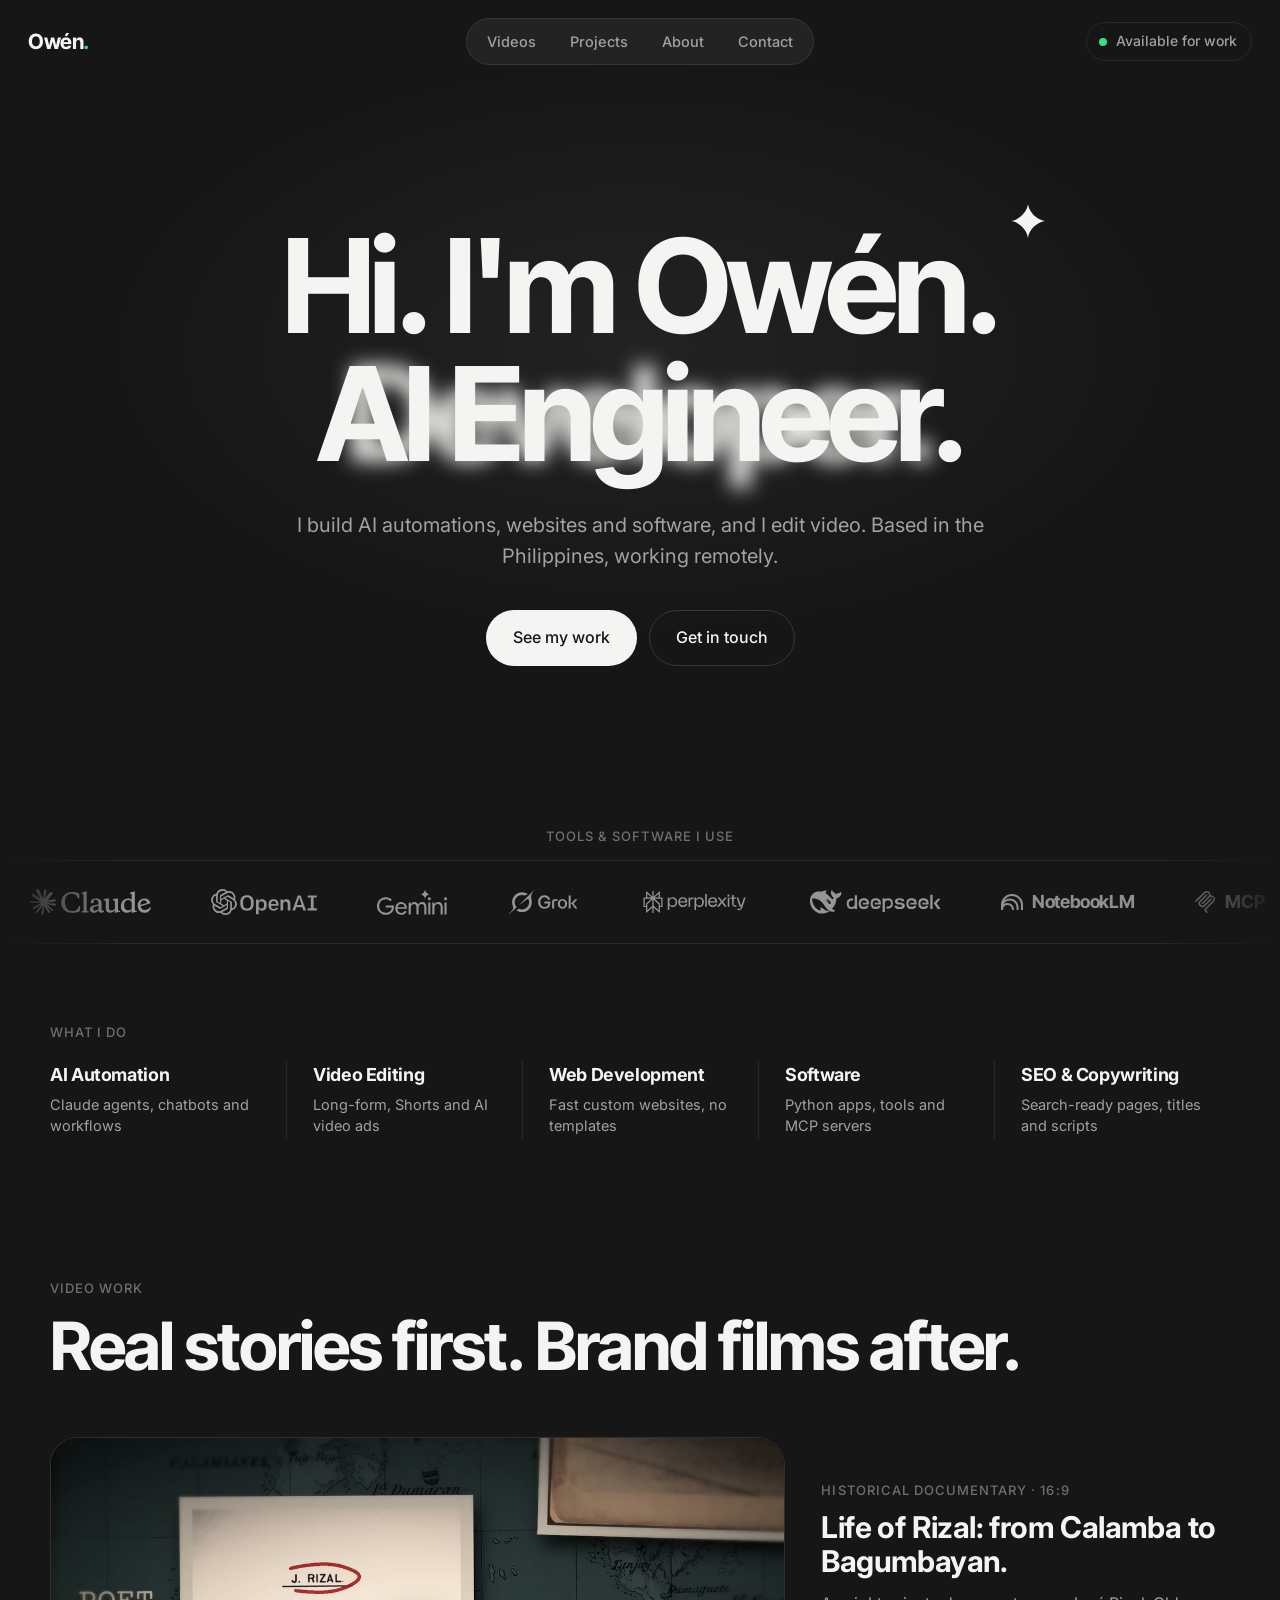
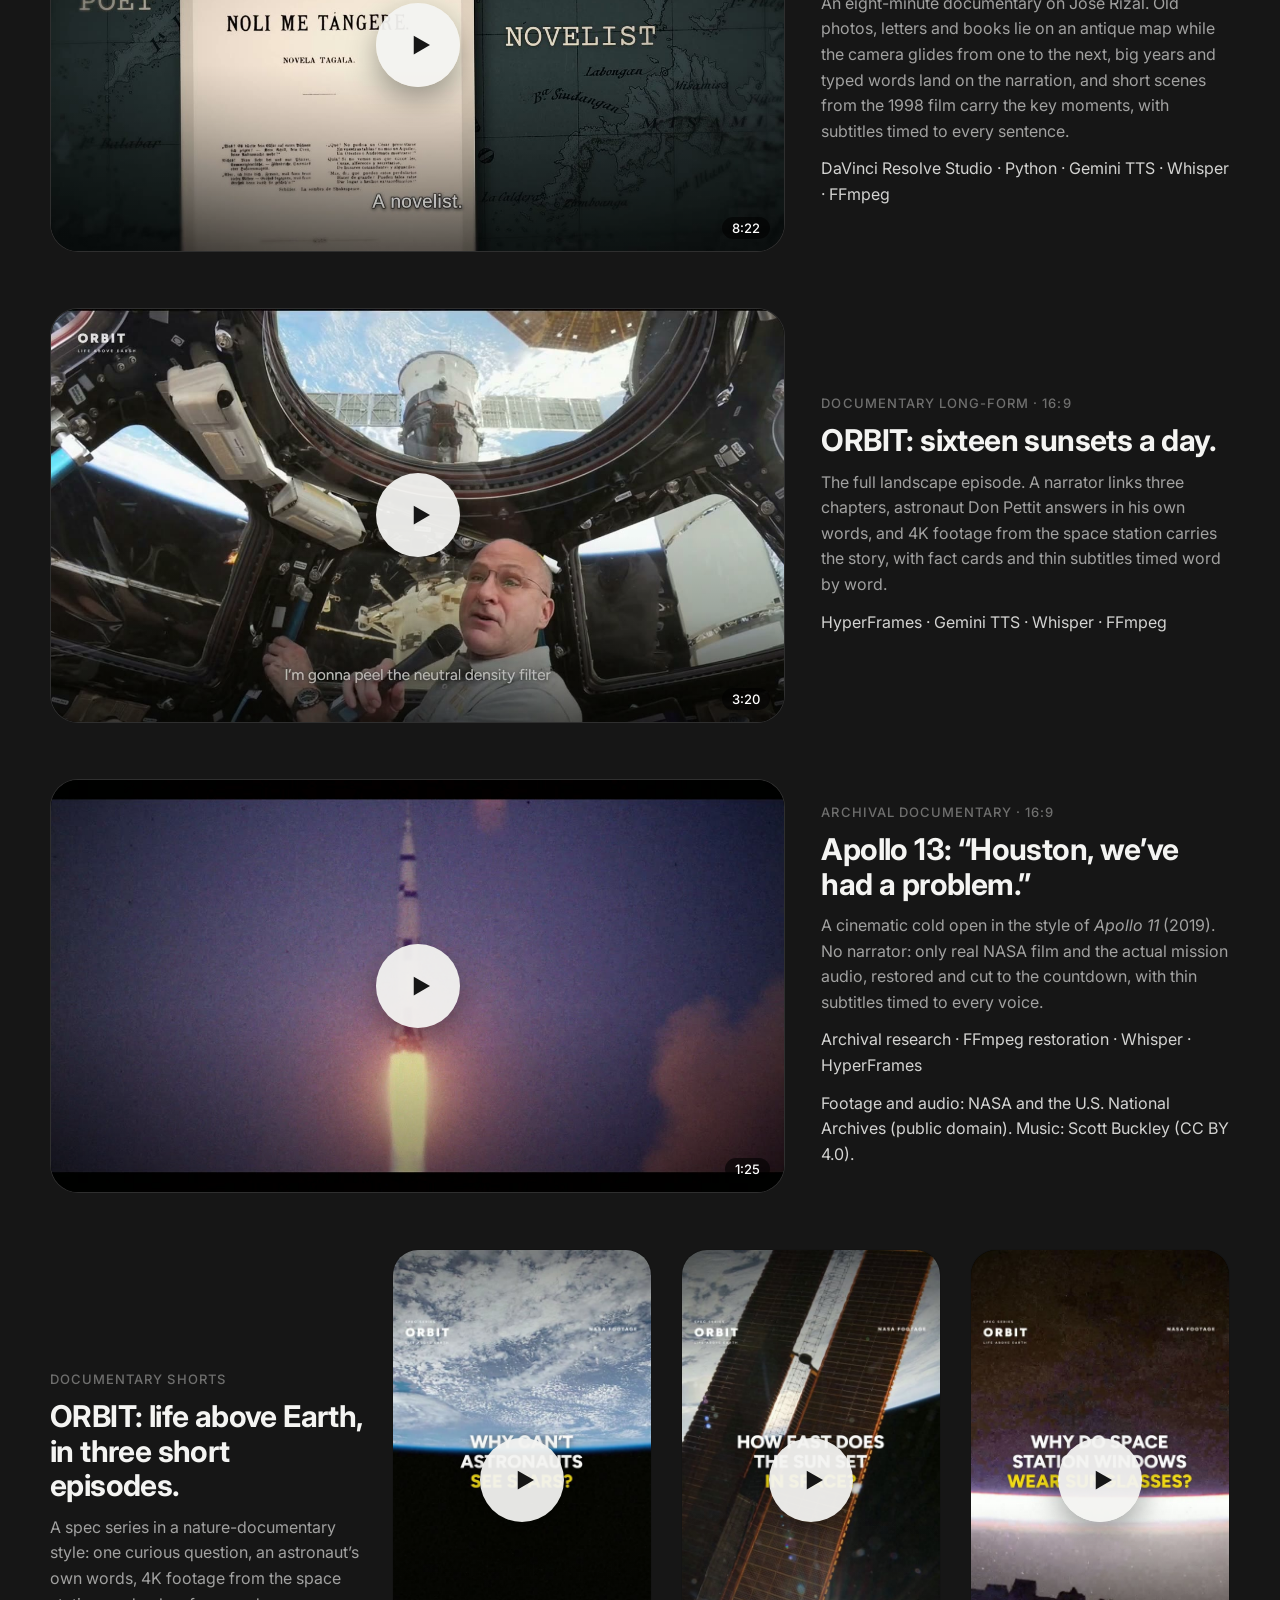
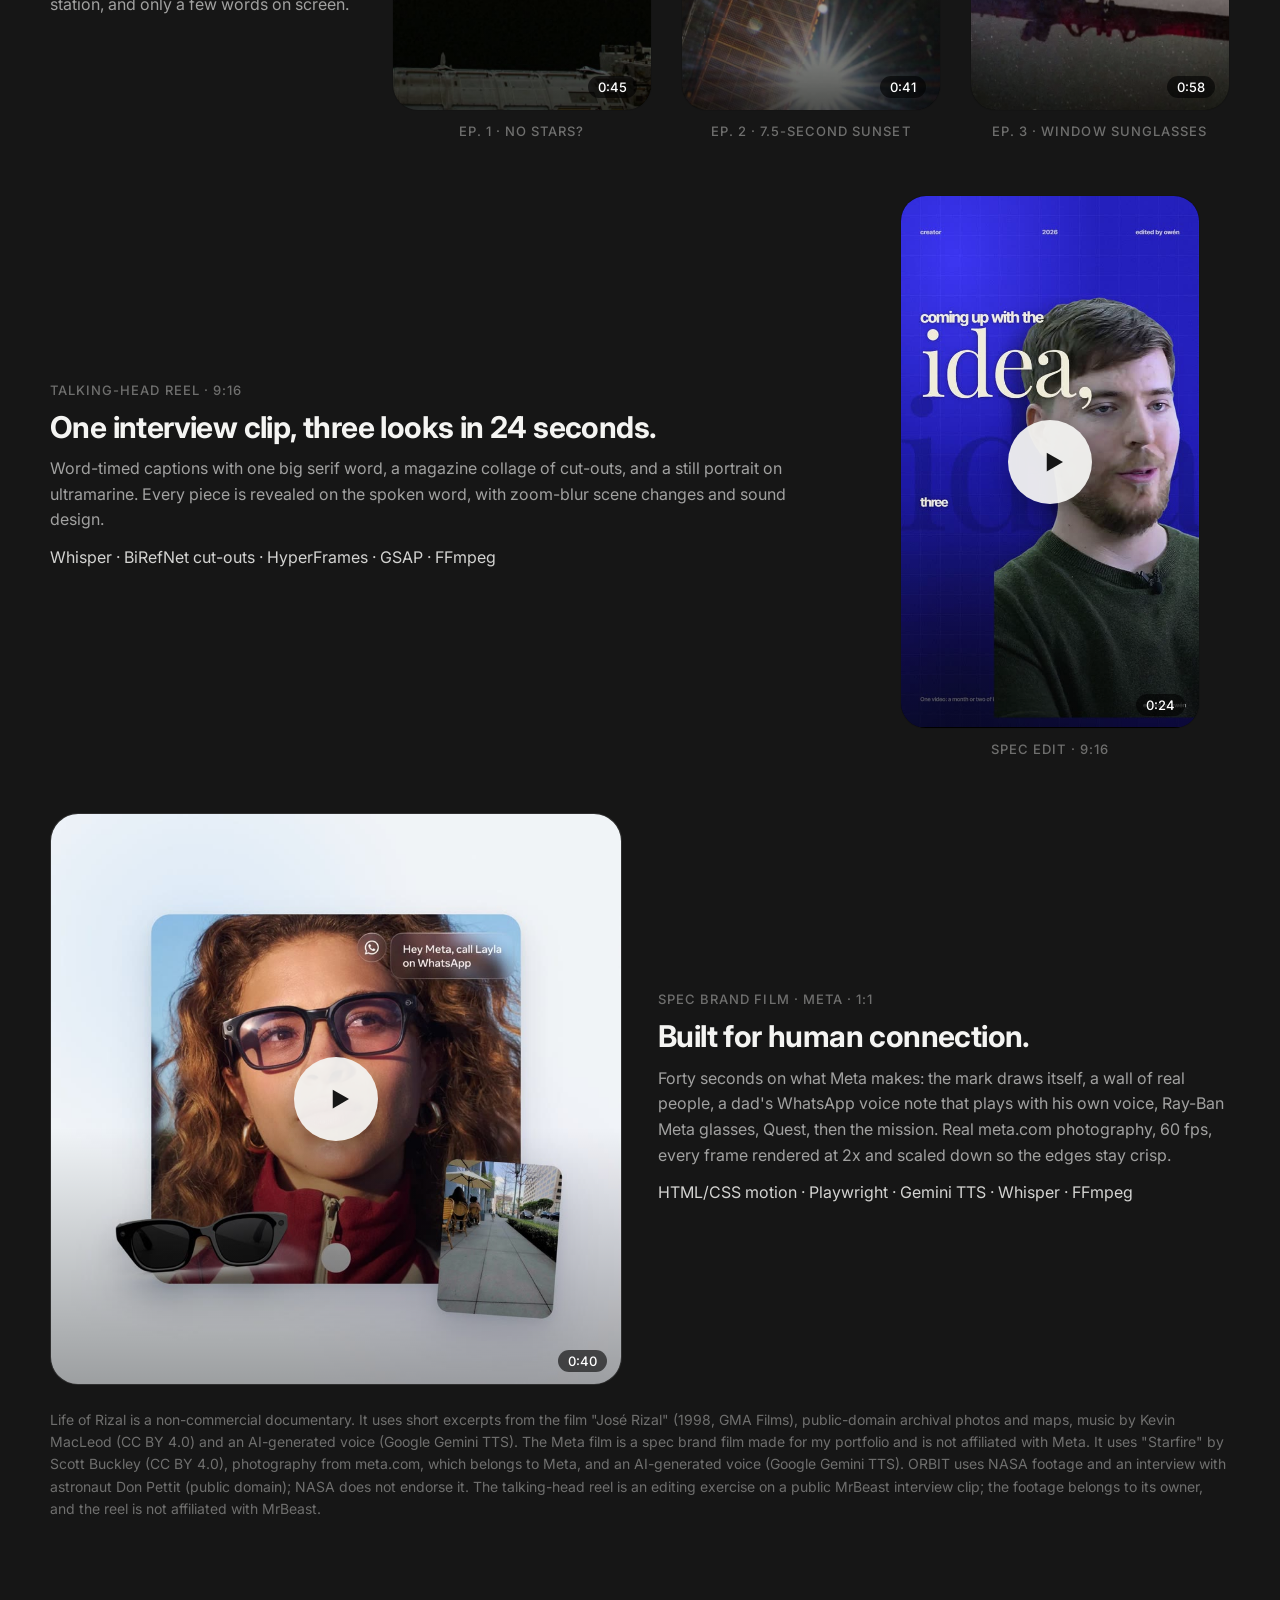
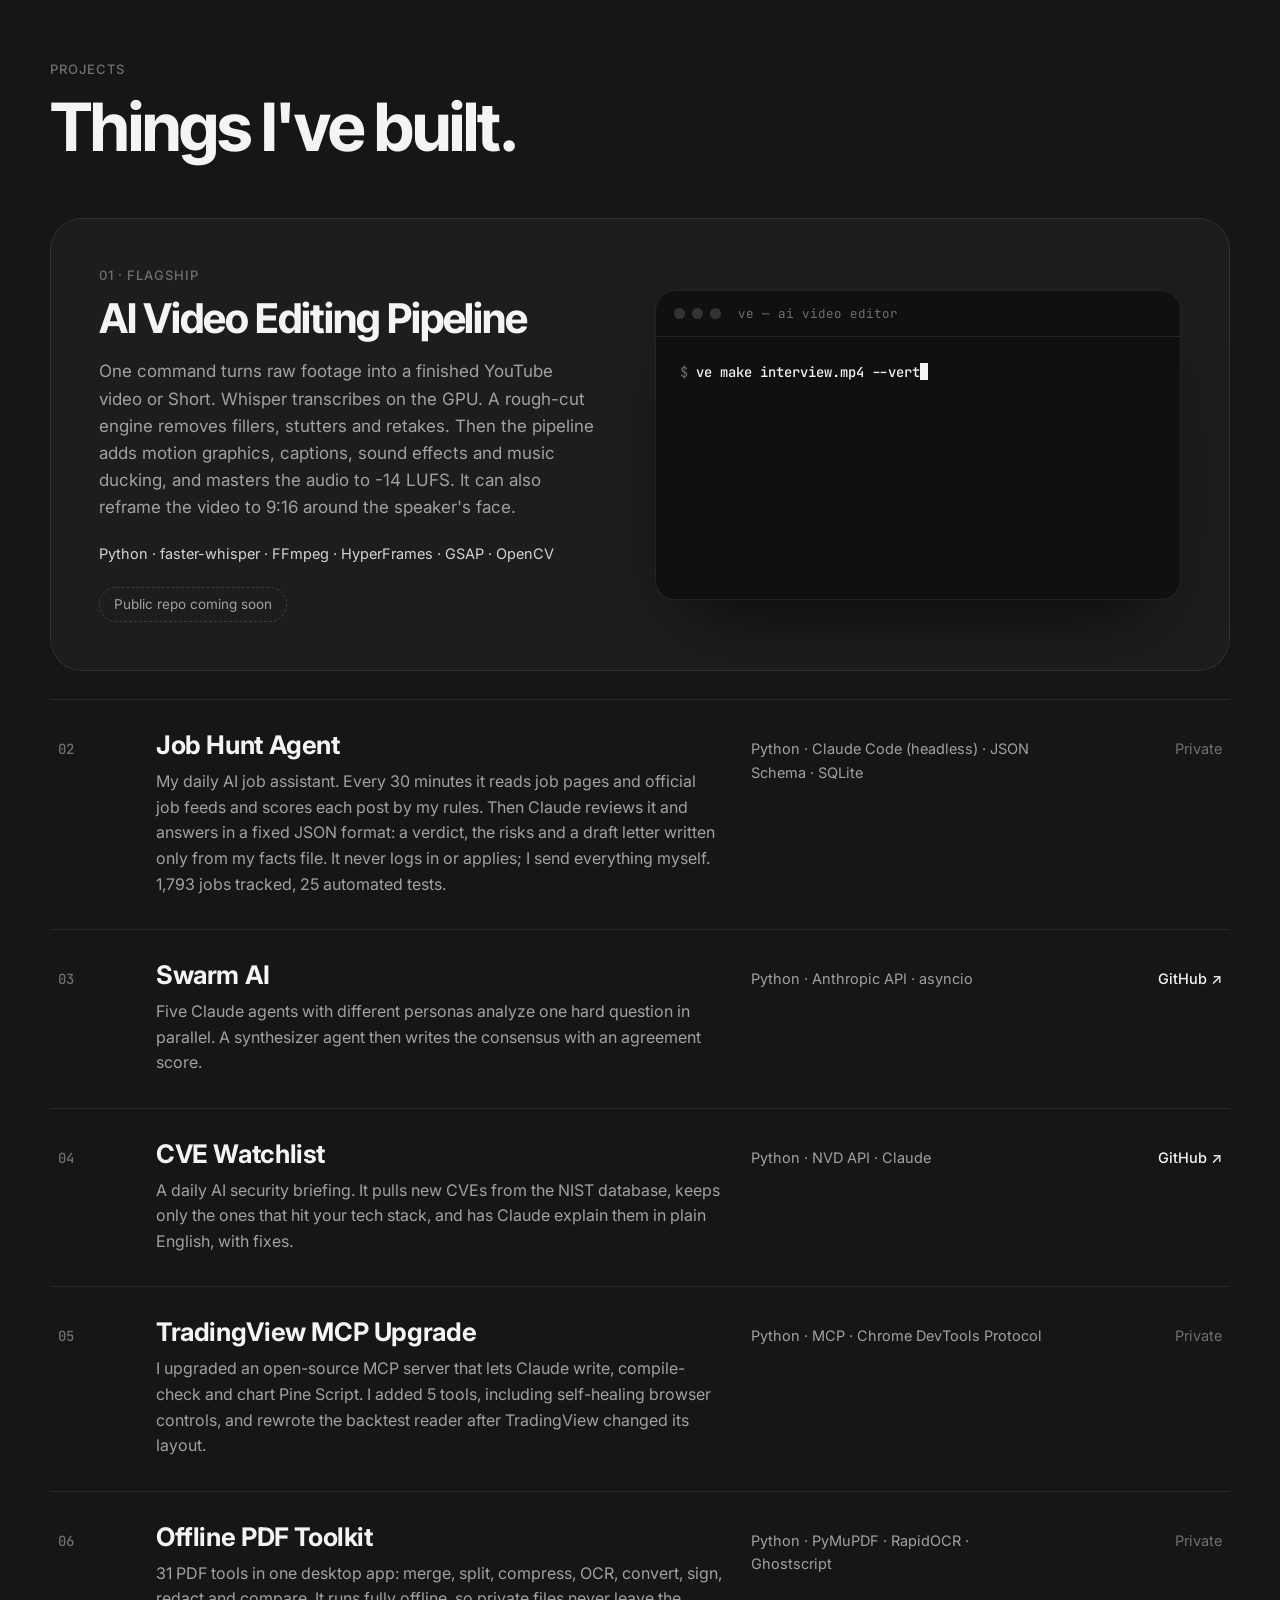
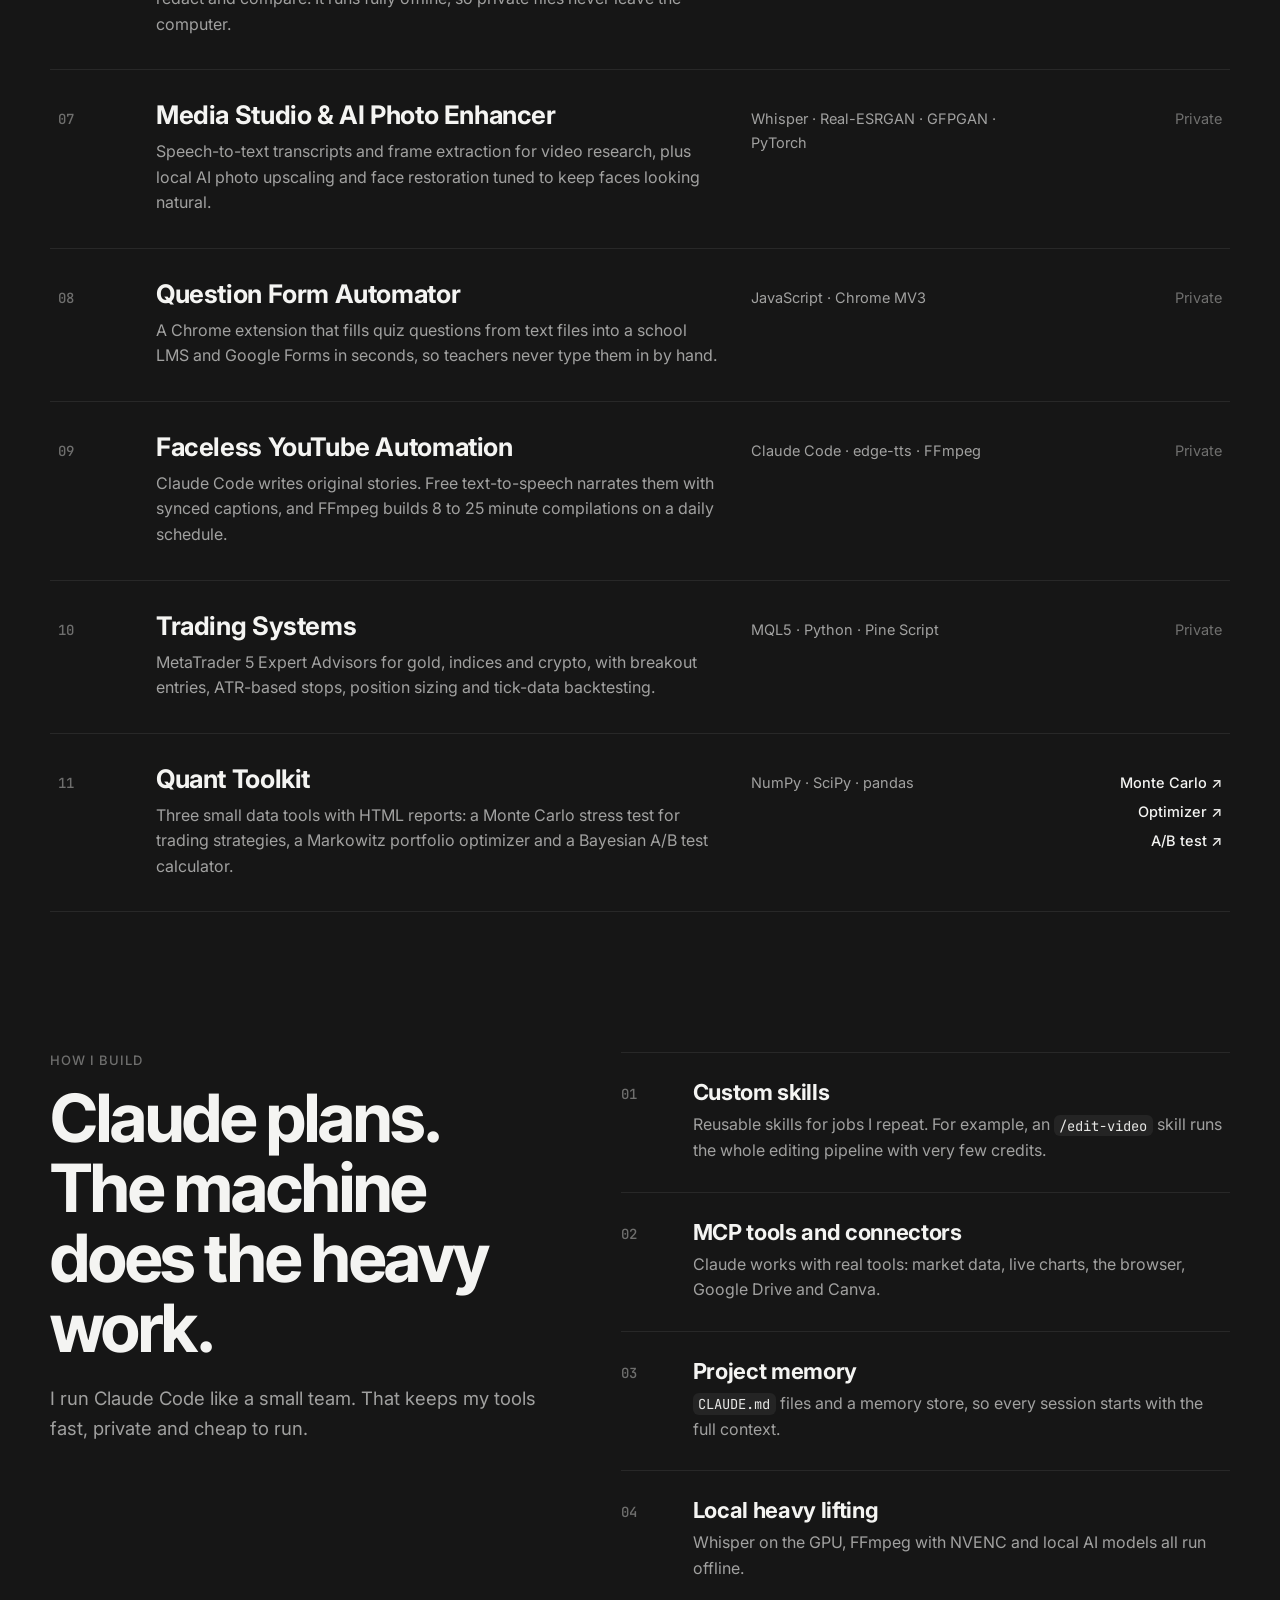
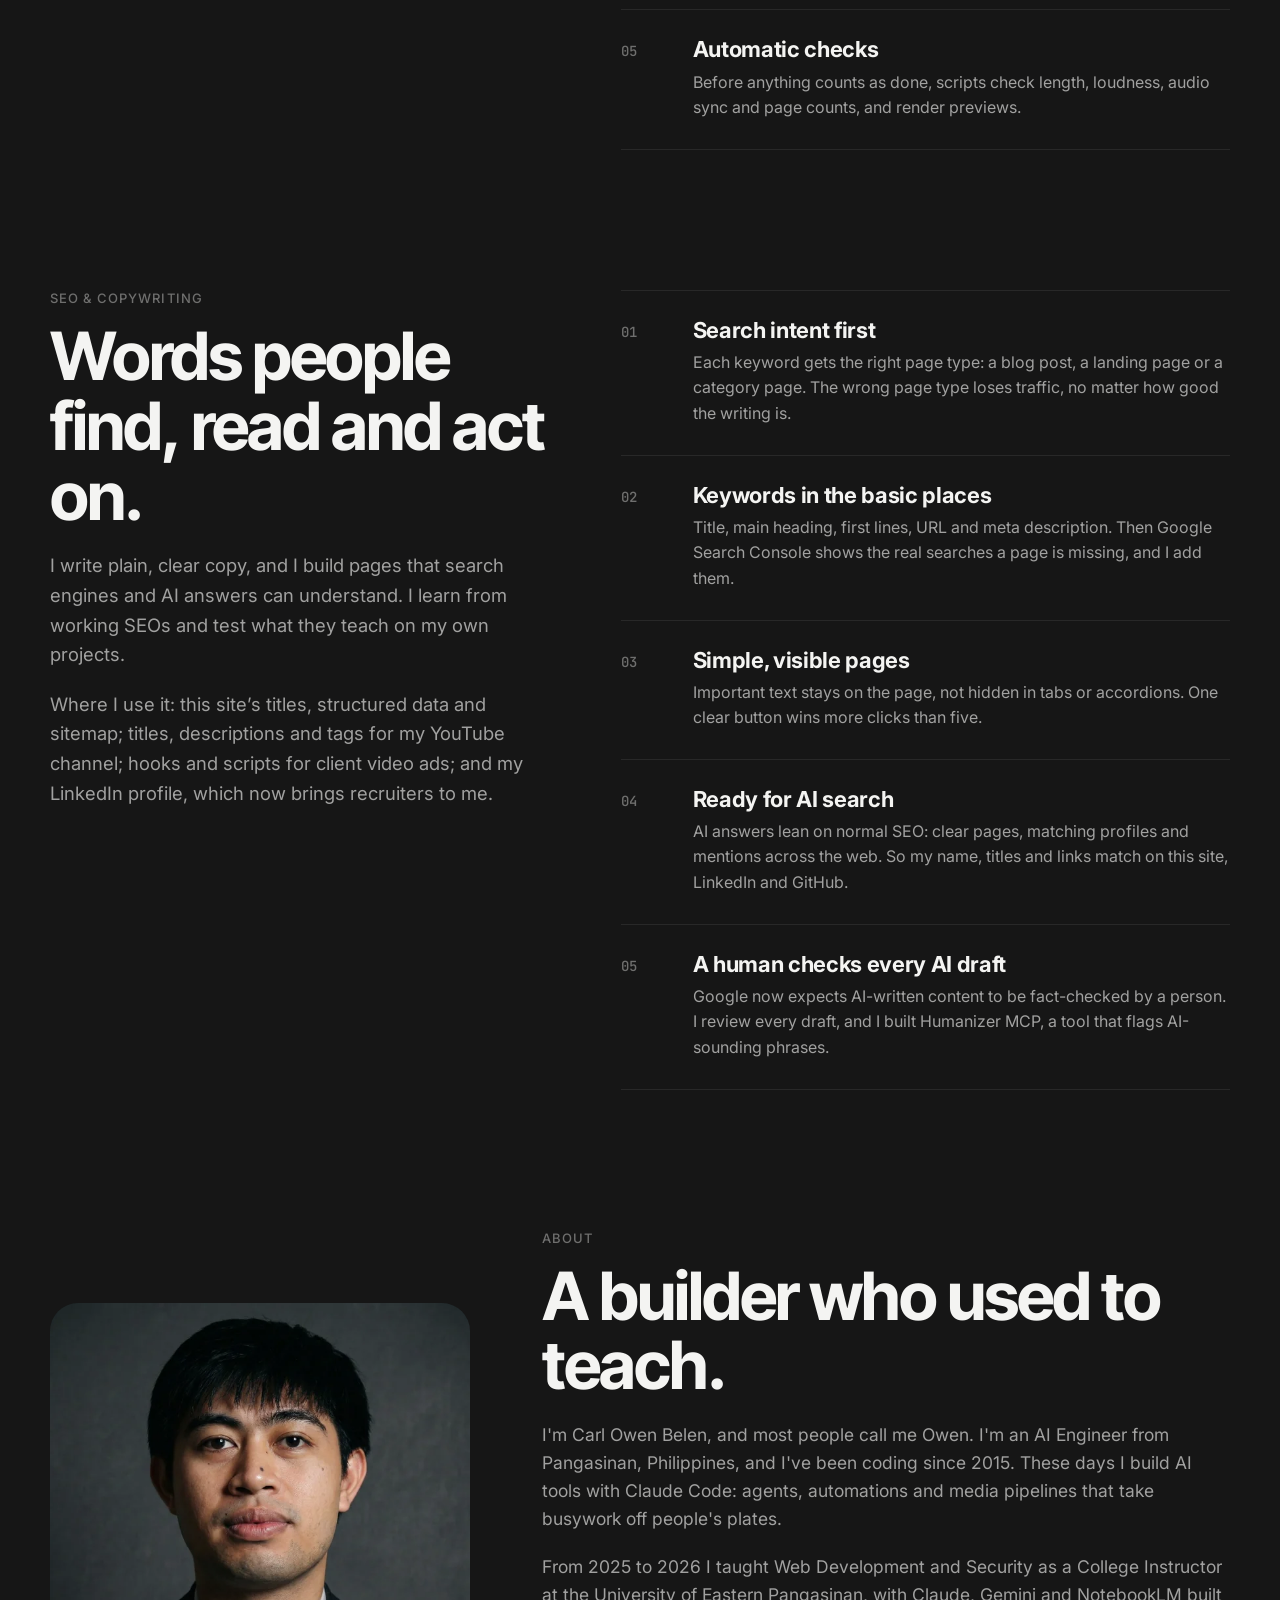
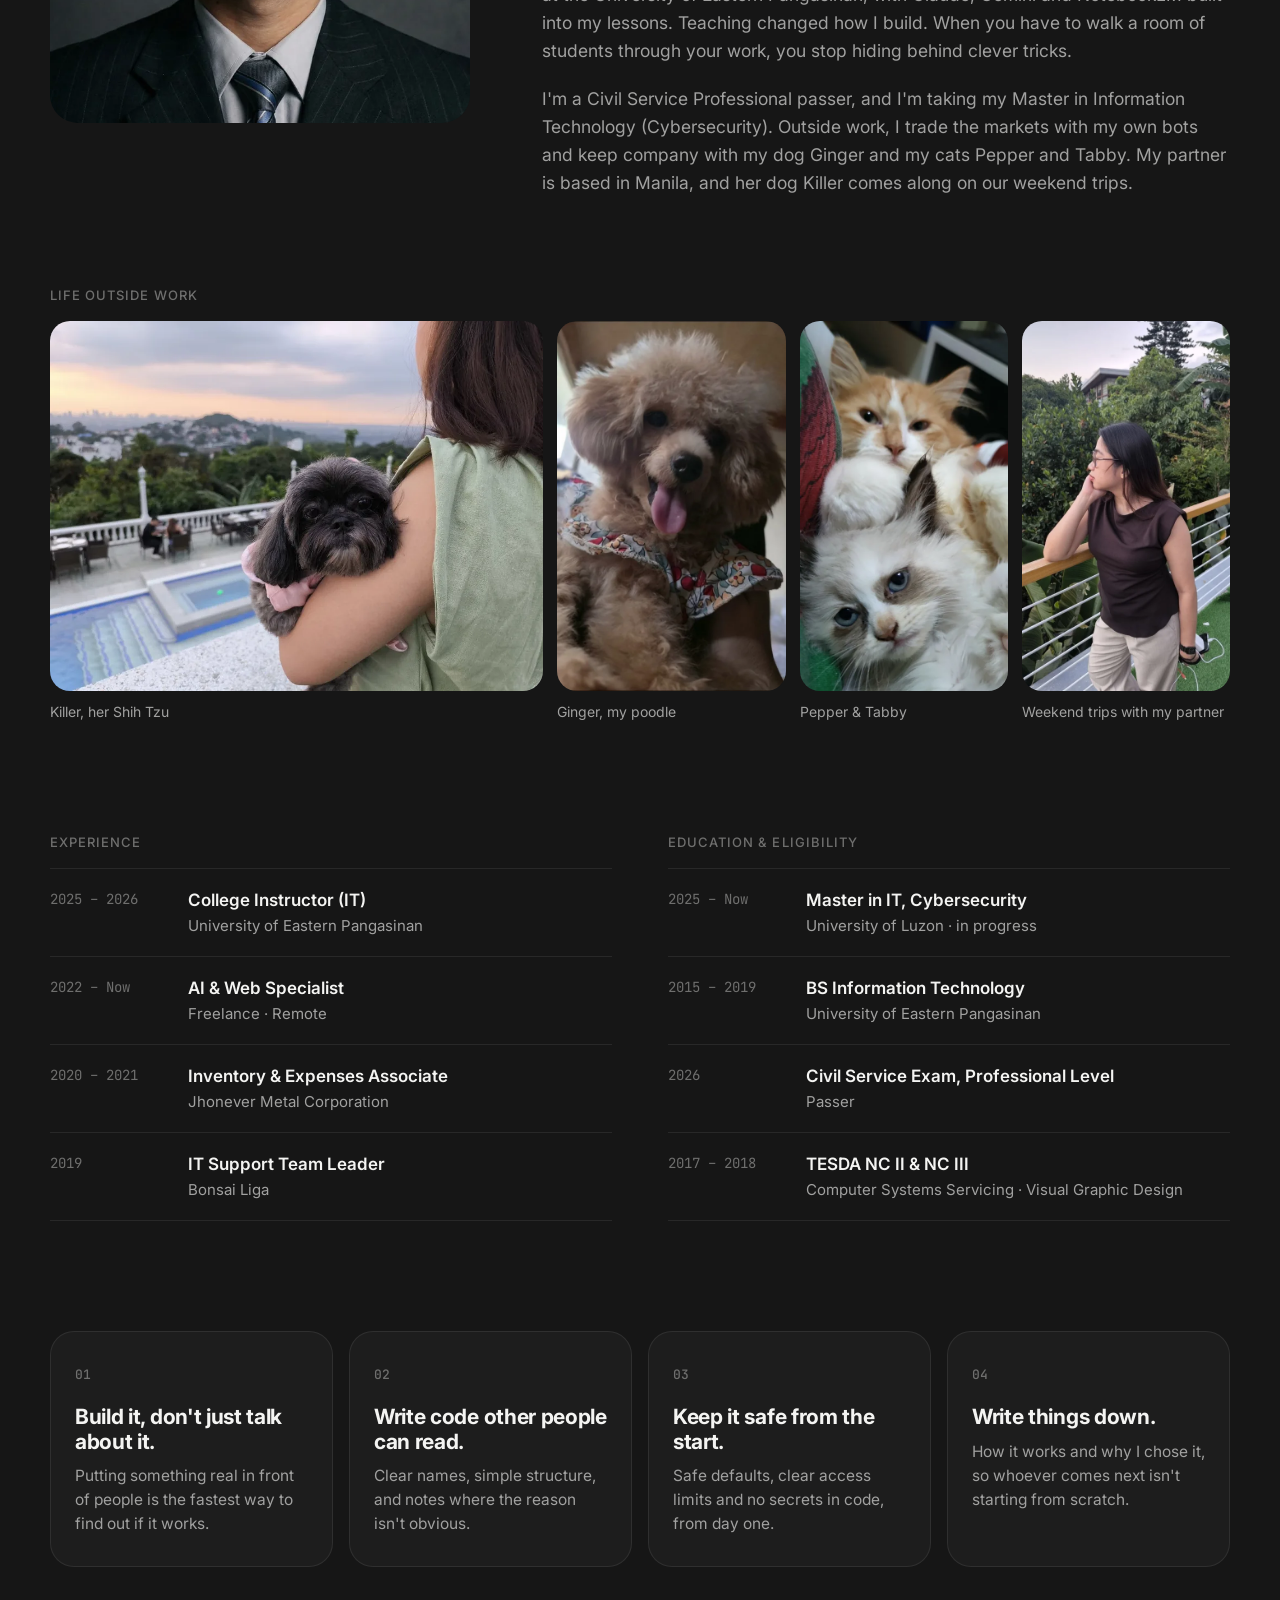
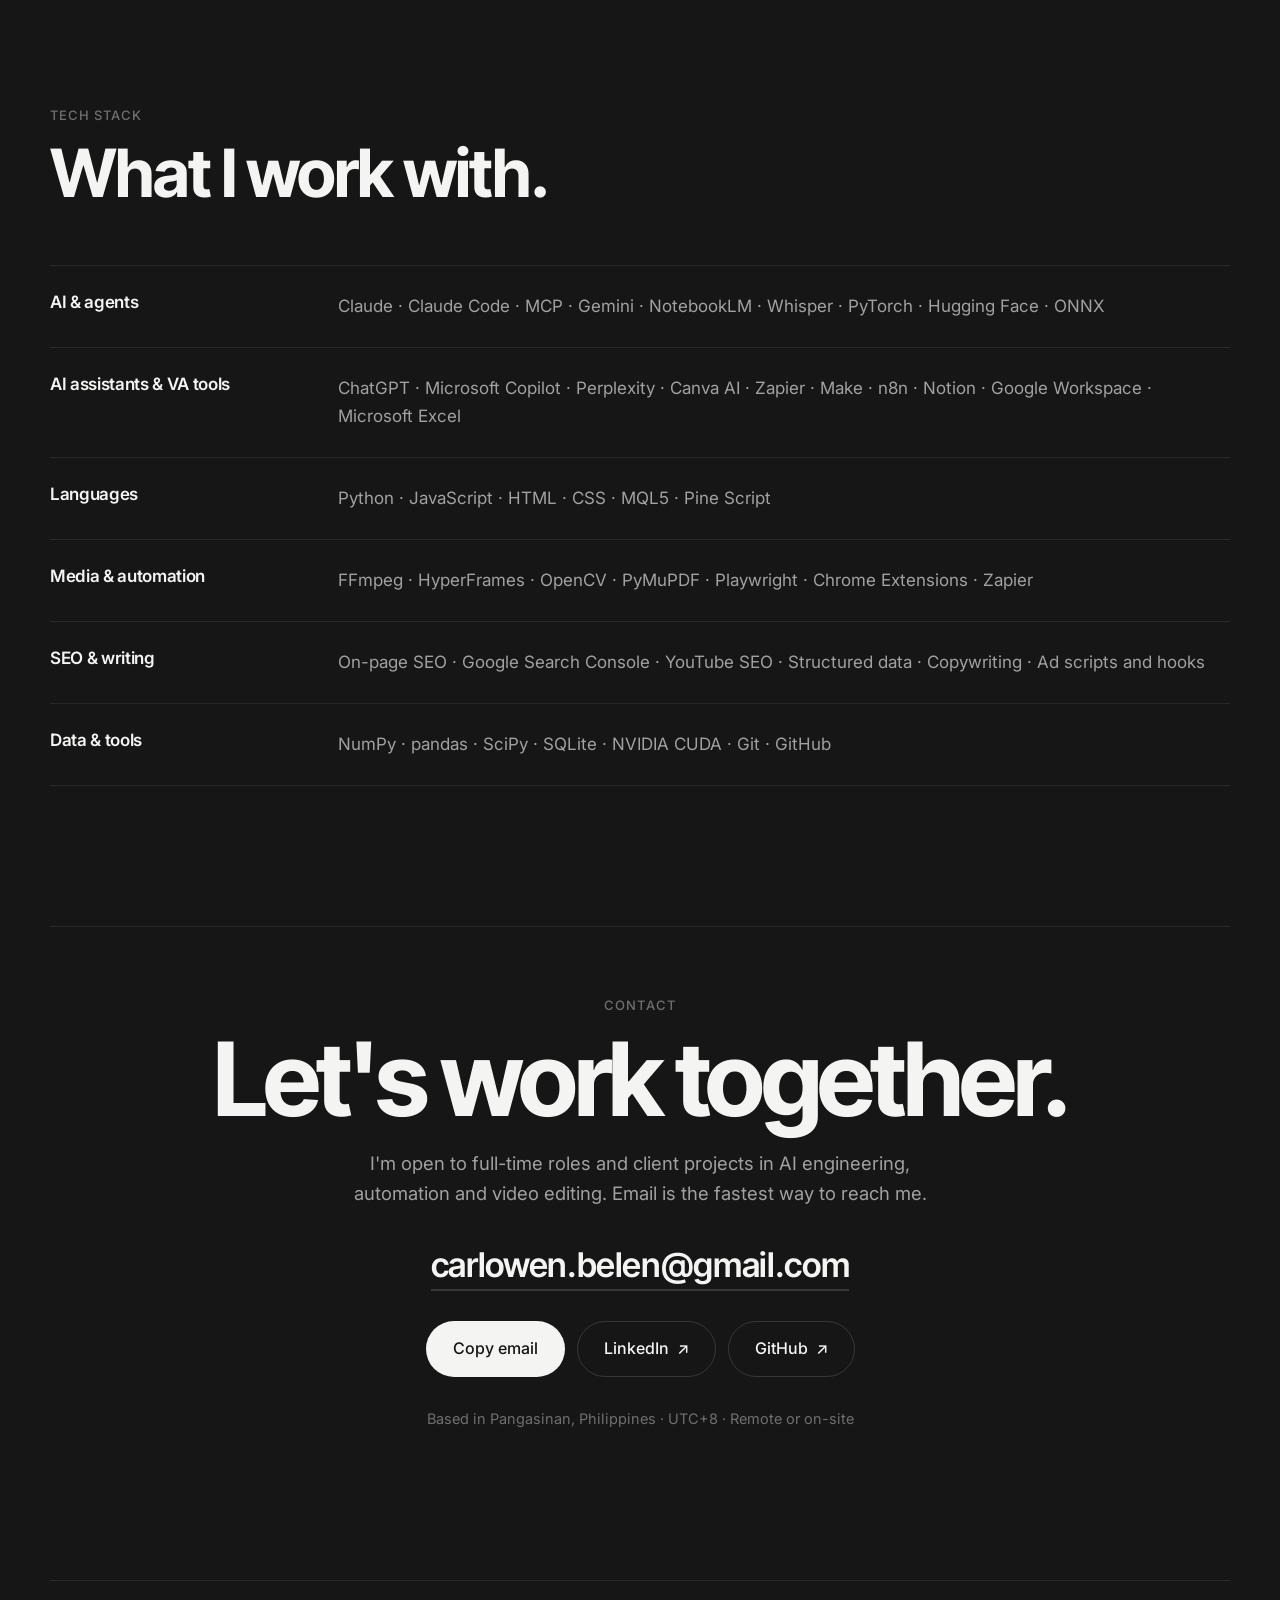
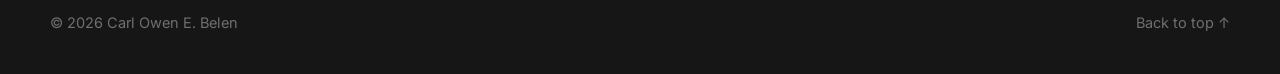
==== commit febf8675: "Video work: direct links to single videos (#rizal, #talking-head) Co-Authored-By: Claude Opus 5.5 <n" ====
--- a/index.html
+++ b/index.html
@@ -143,7 +143,7 @@
     <h2>Real stories first. Brand films after.</h2>
   </header>
 
-  <div class="long-row">
+  <div class="long-row" id="rizal">
     <figure class="clip reveal">
       <div class="vid">
         <video src="assets/reel/rizal-documentary.mp4" poster="assets/reel/rizal-documentary-poster.jpg?v=1" preload="none" playsinline></video>
@@ -220,7 +220,7 @@
       <figcaption><p class="label">Ep. 3 · Window sunglasses</p></figcaption>
     </figure>
   </div>
-  <div class="tall-row solo">
+  <div class="tall-row solo" id="talking-head">
     <div class="tall-text reveal">
       <p class="label">Talking-head reel · 9:16</p>
       <h3>One interview clip, three looks in 24 seconds.</h3>
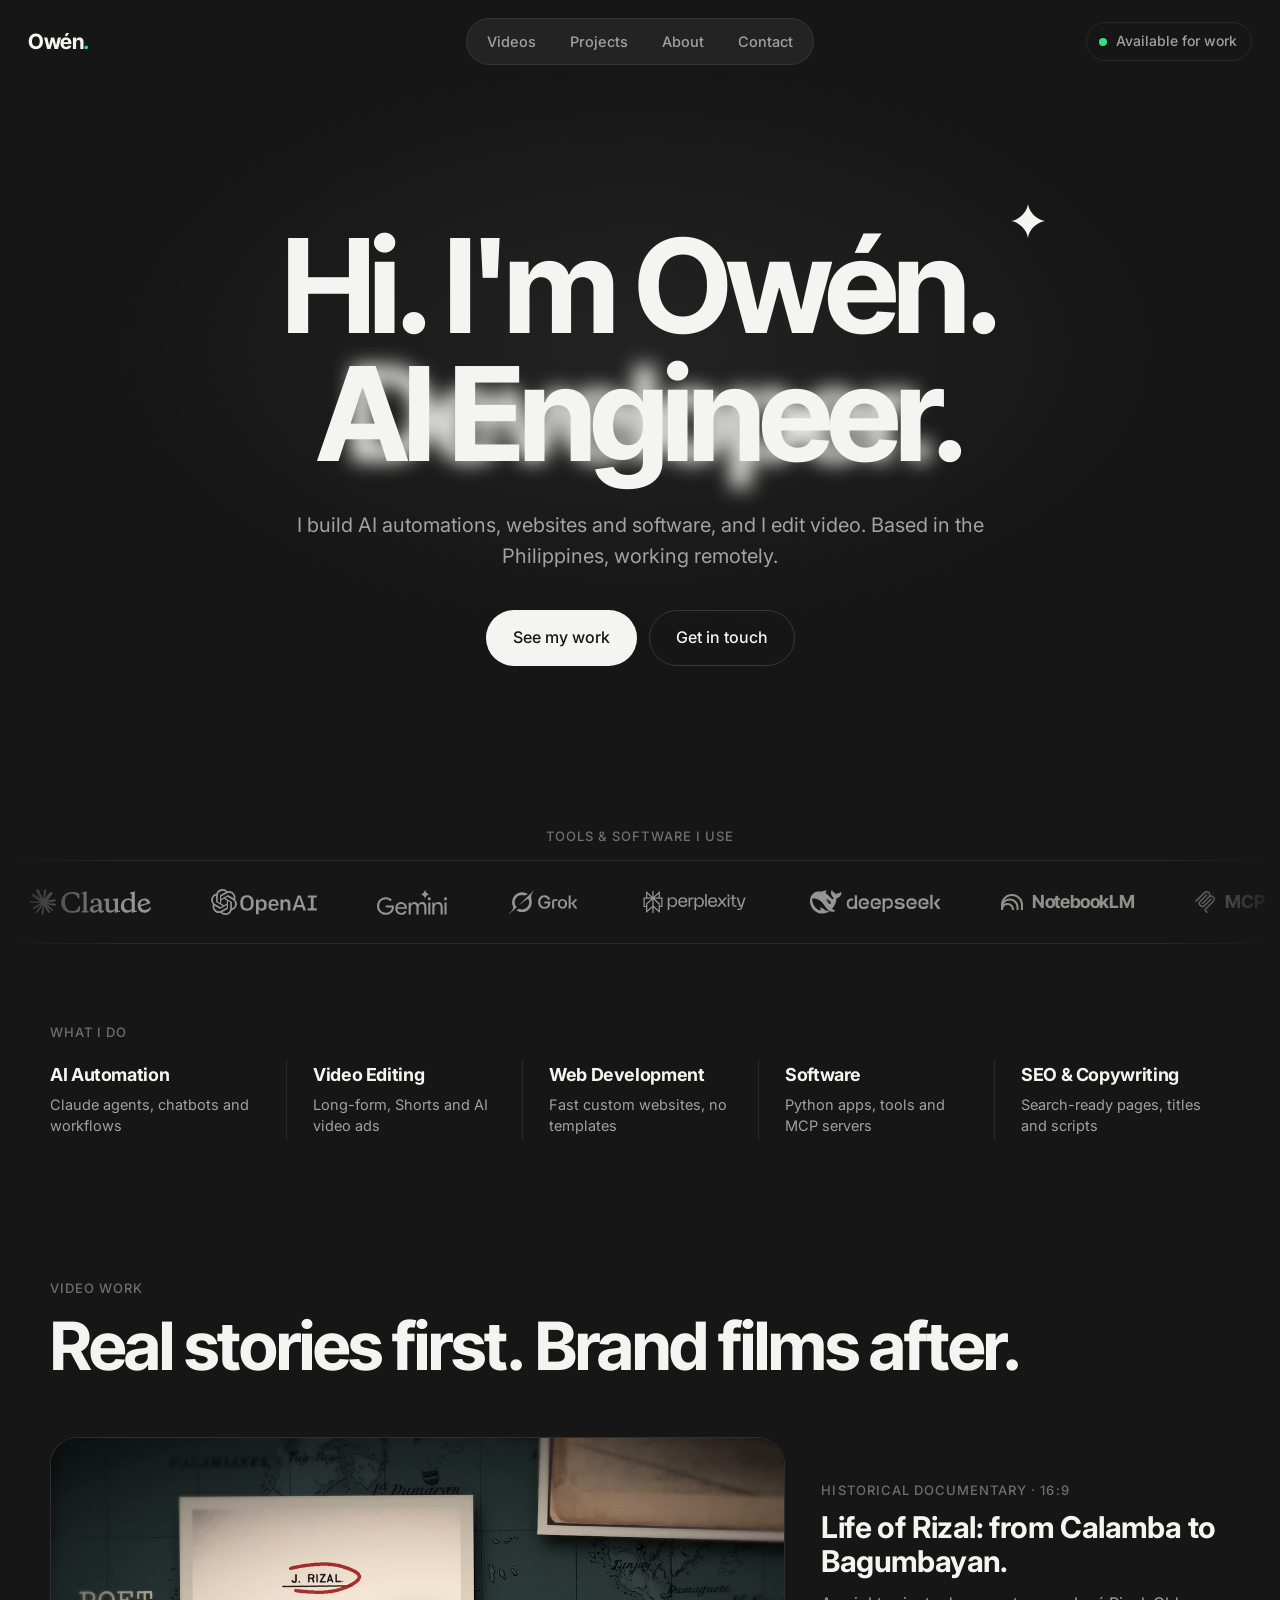
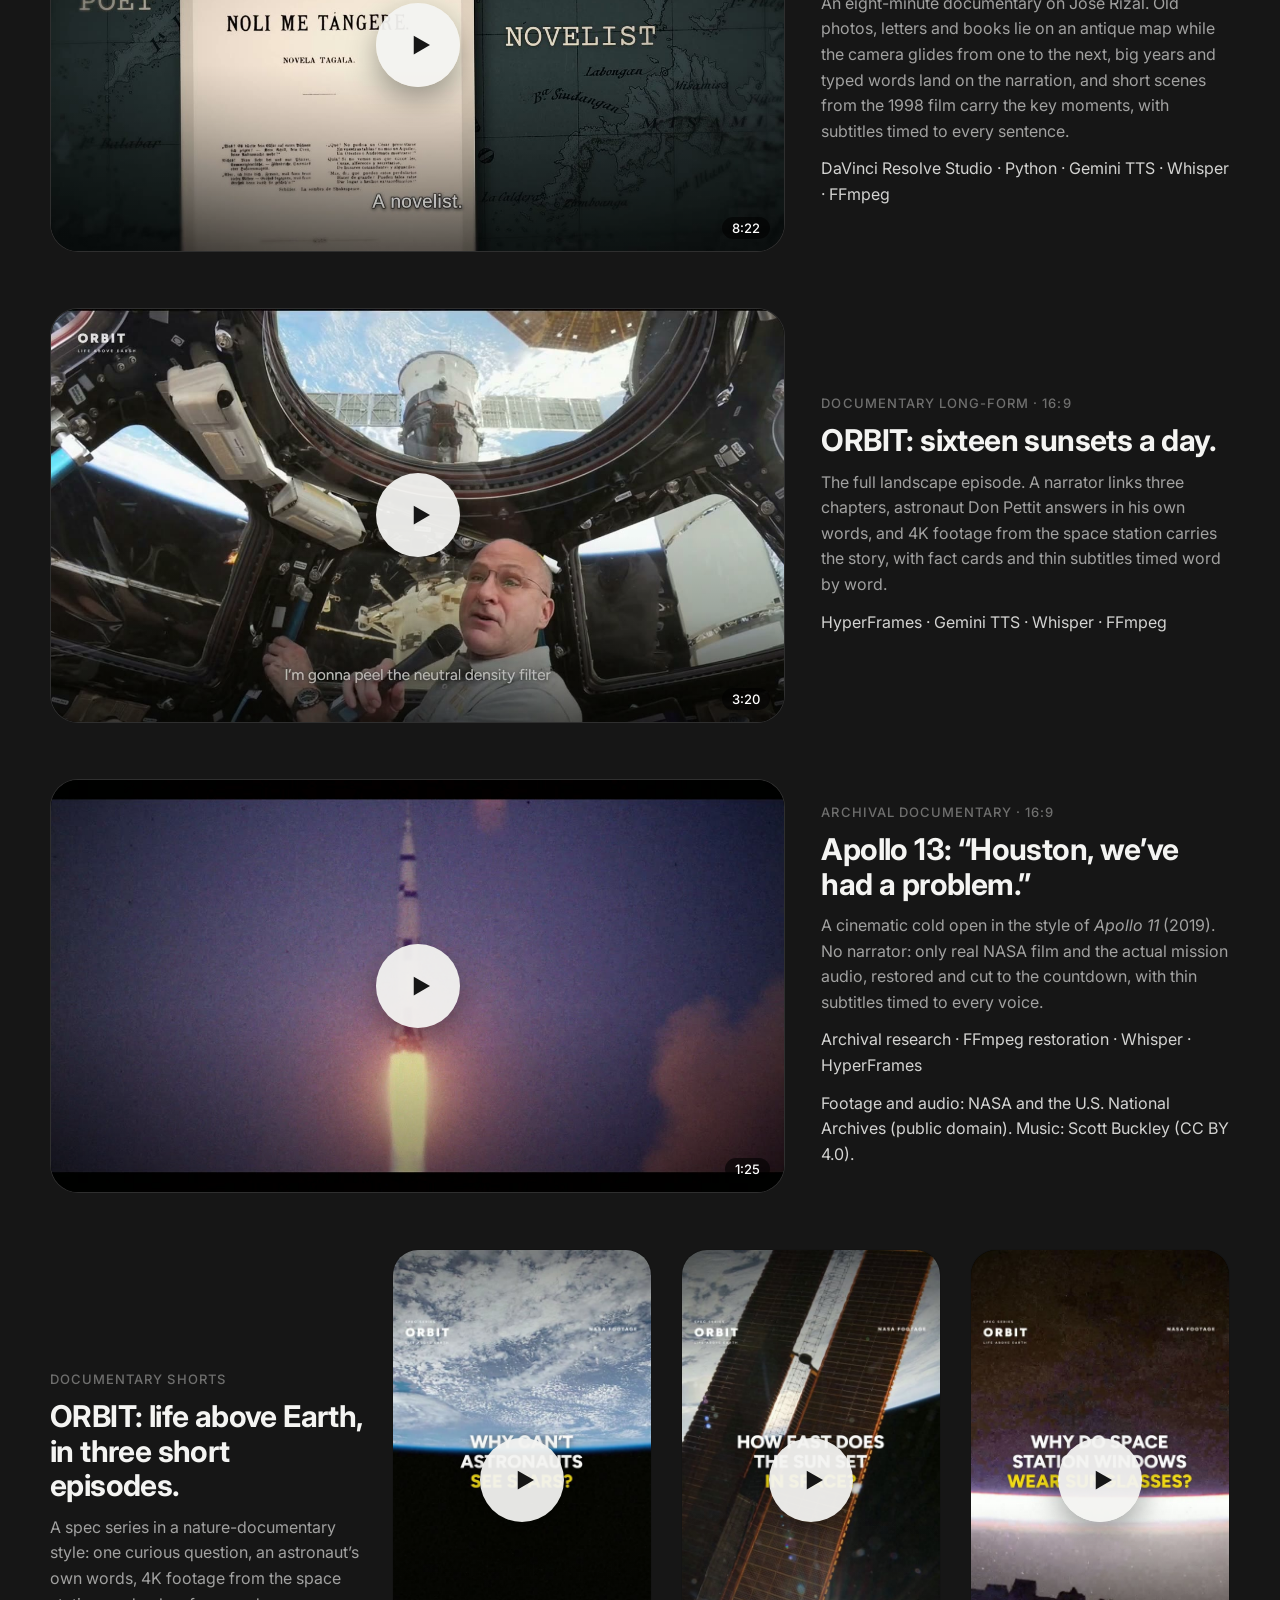
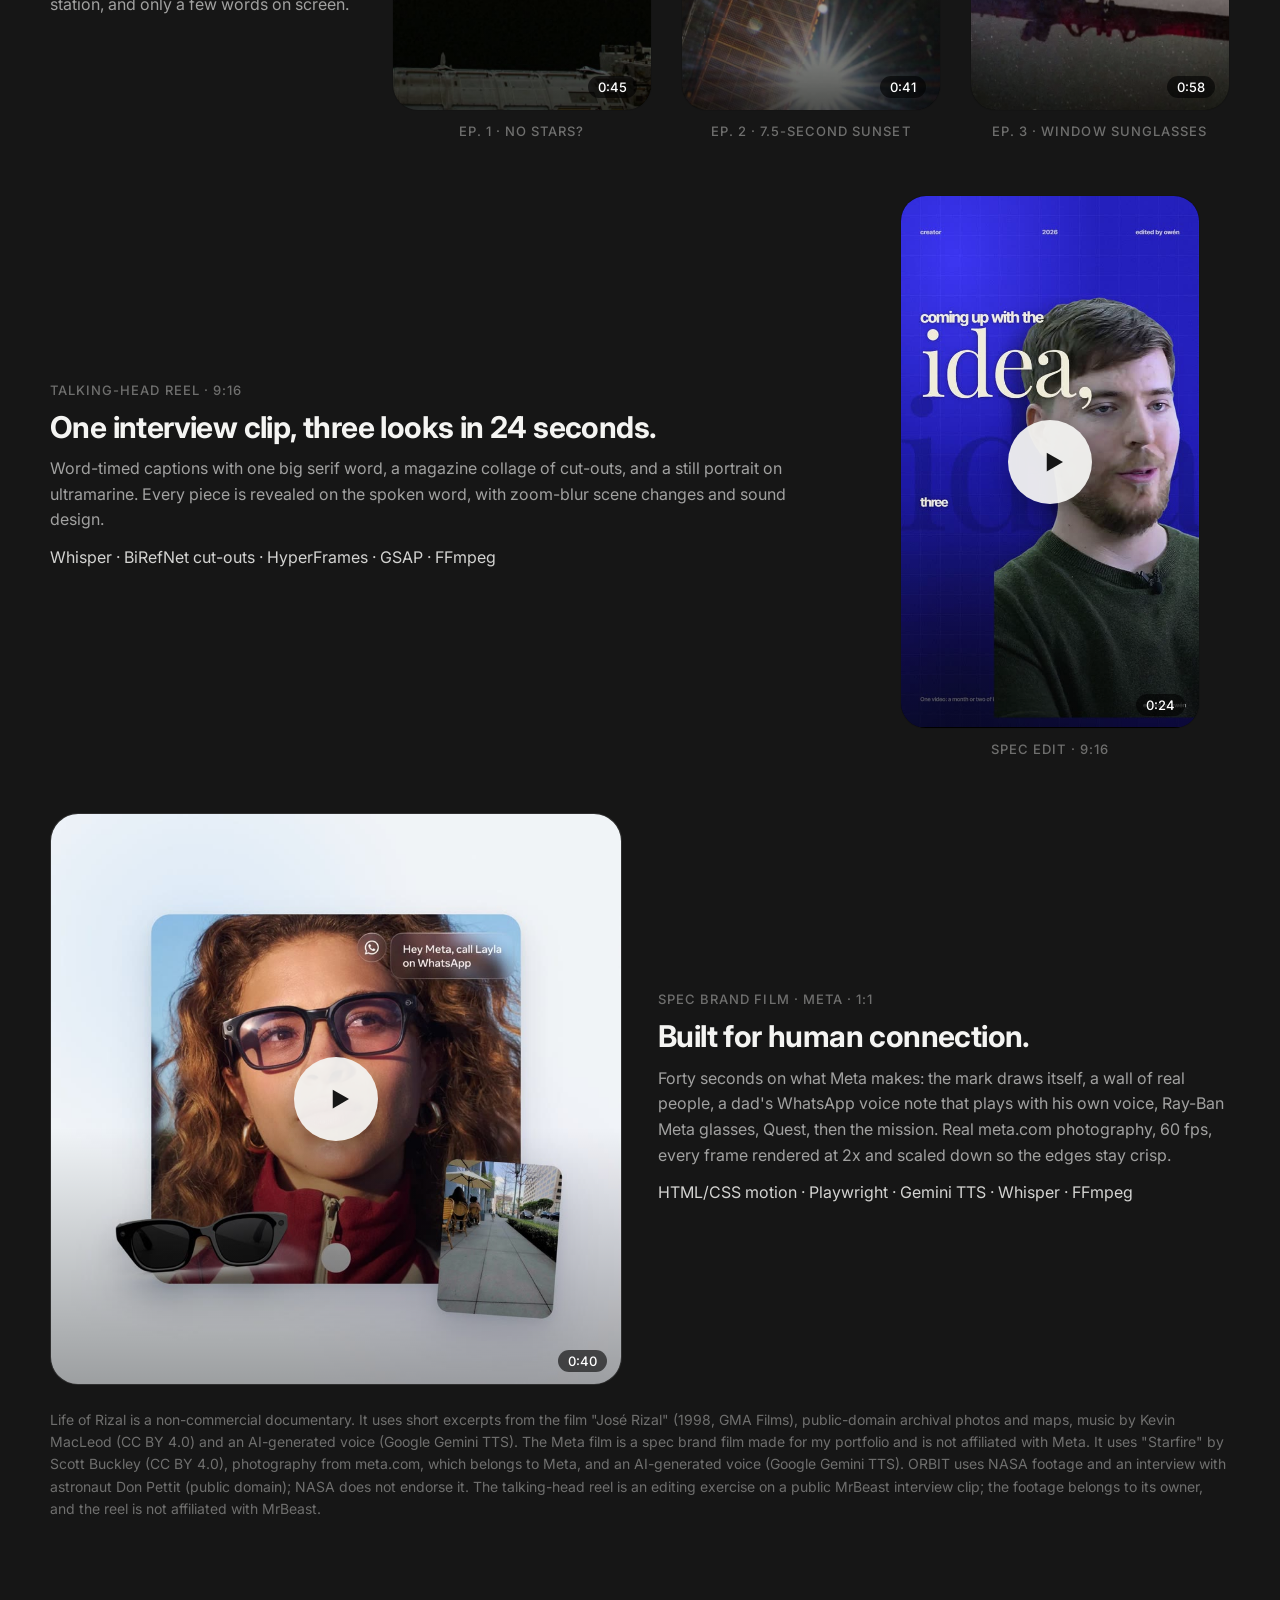
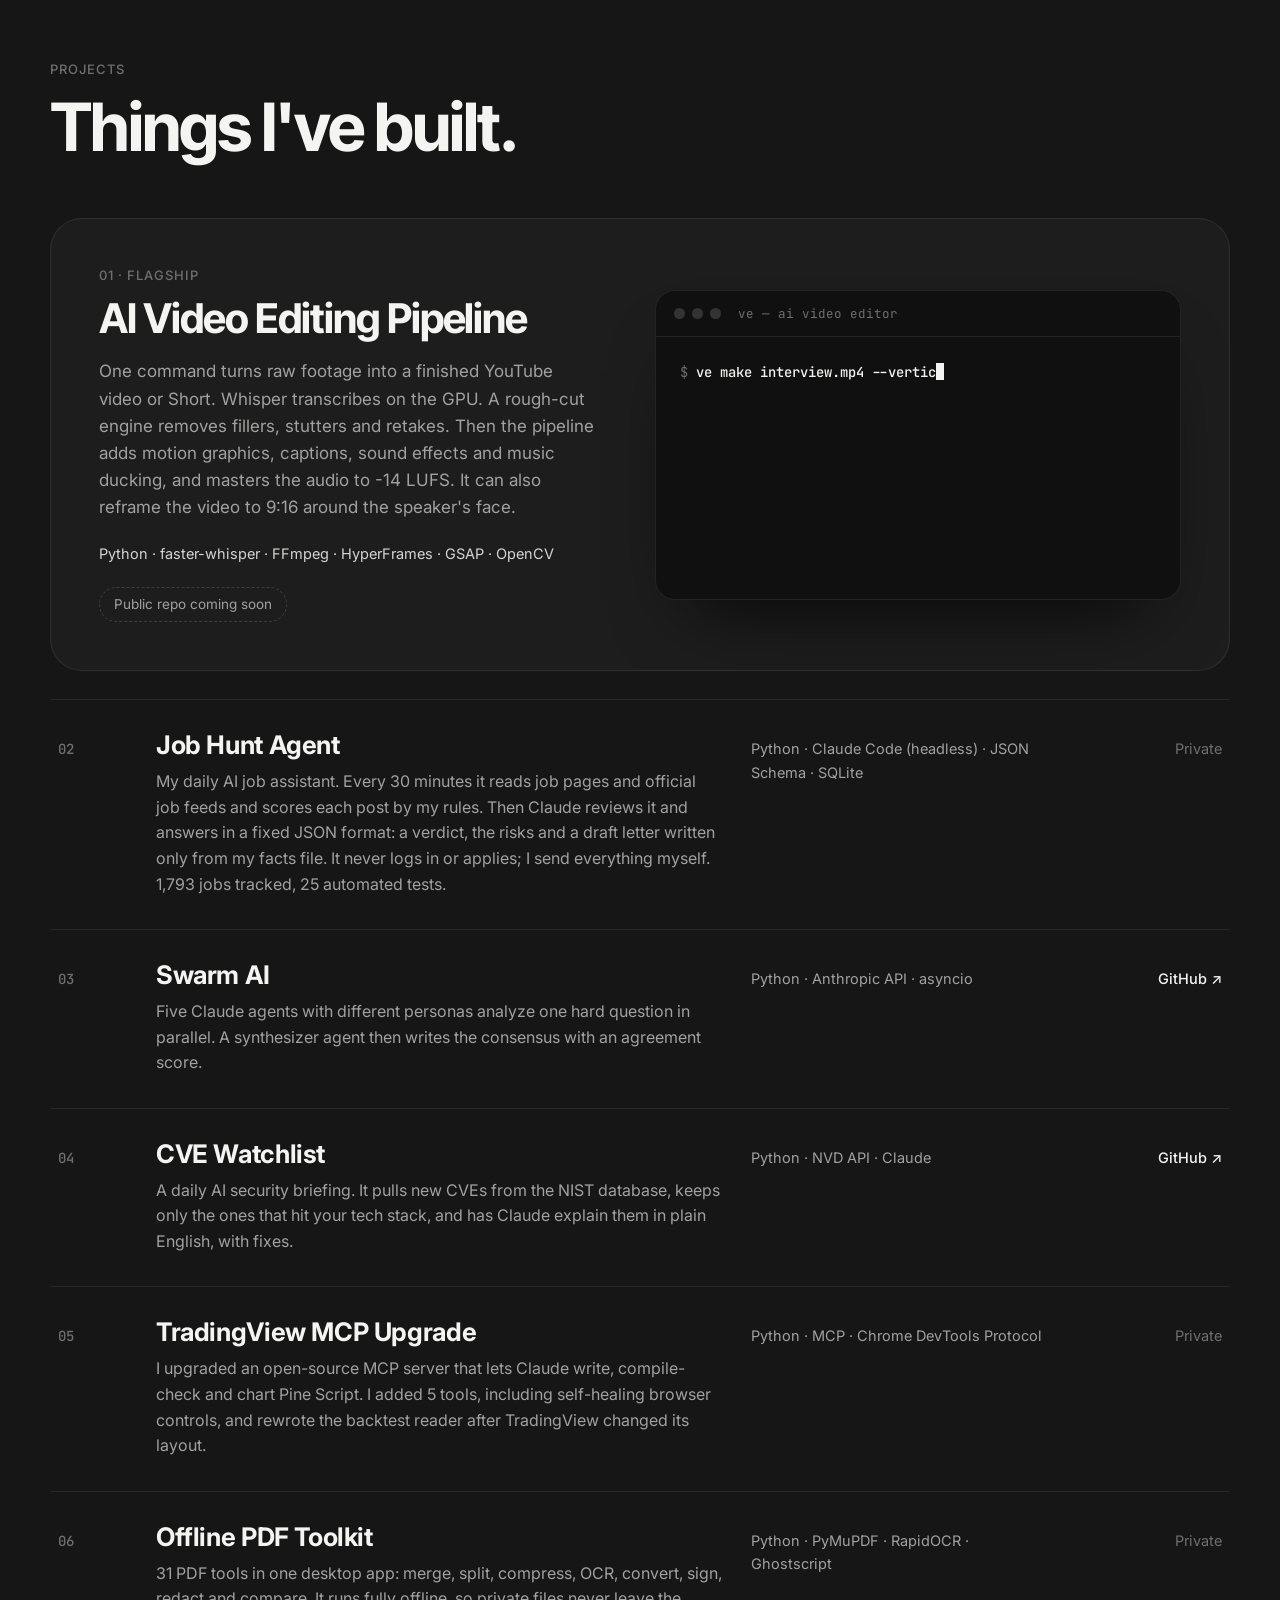
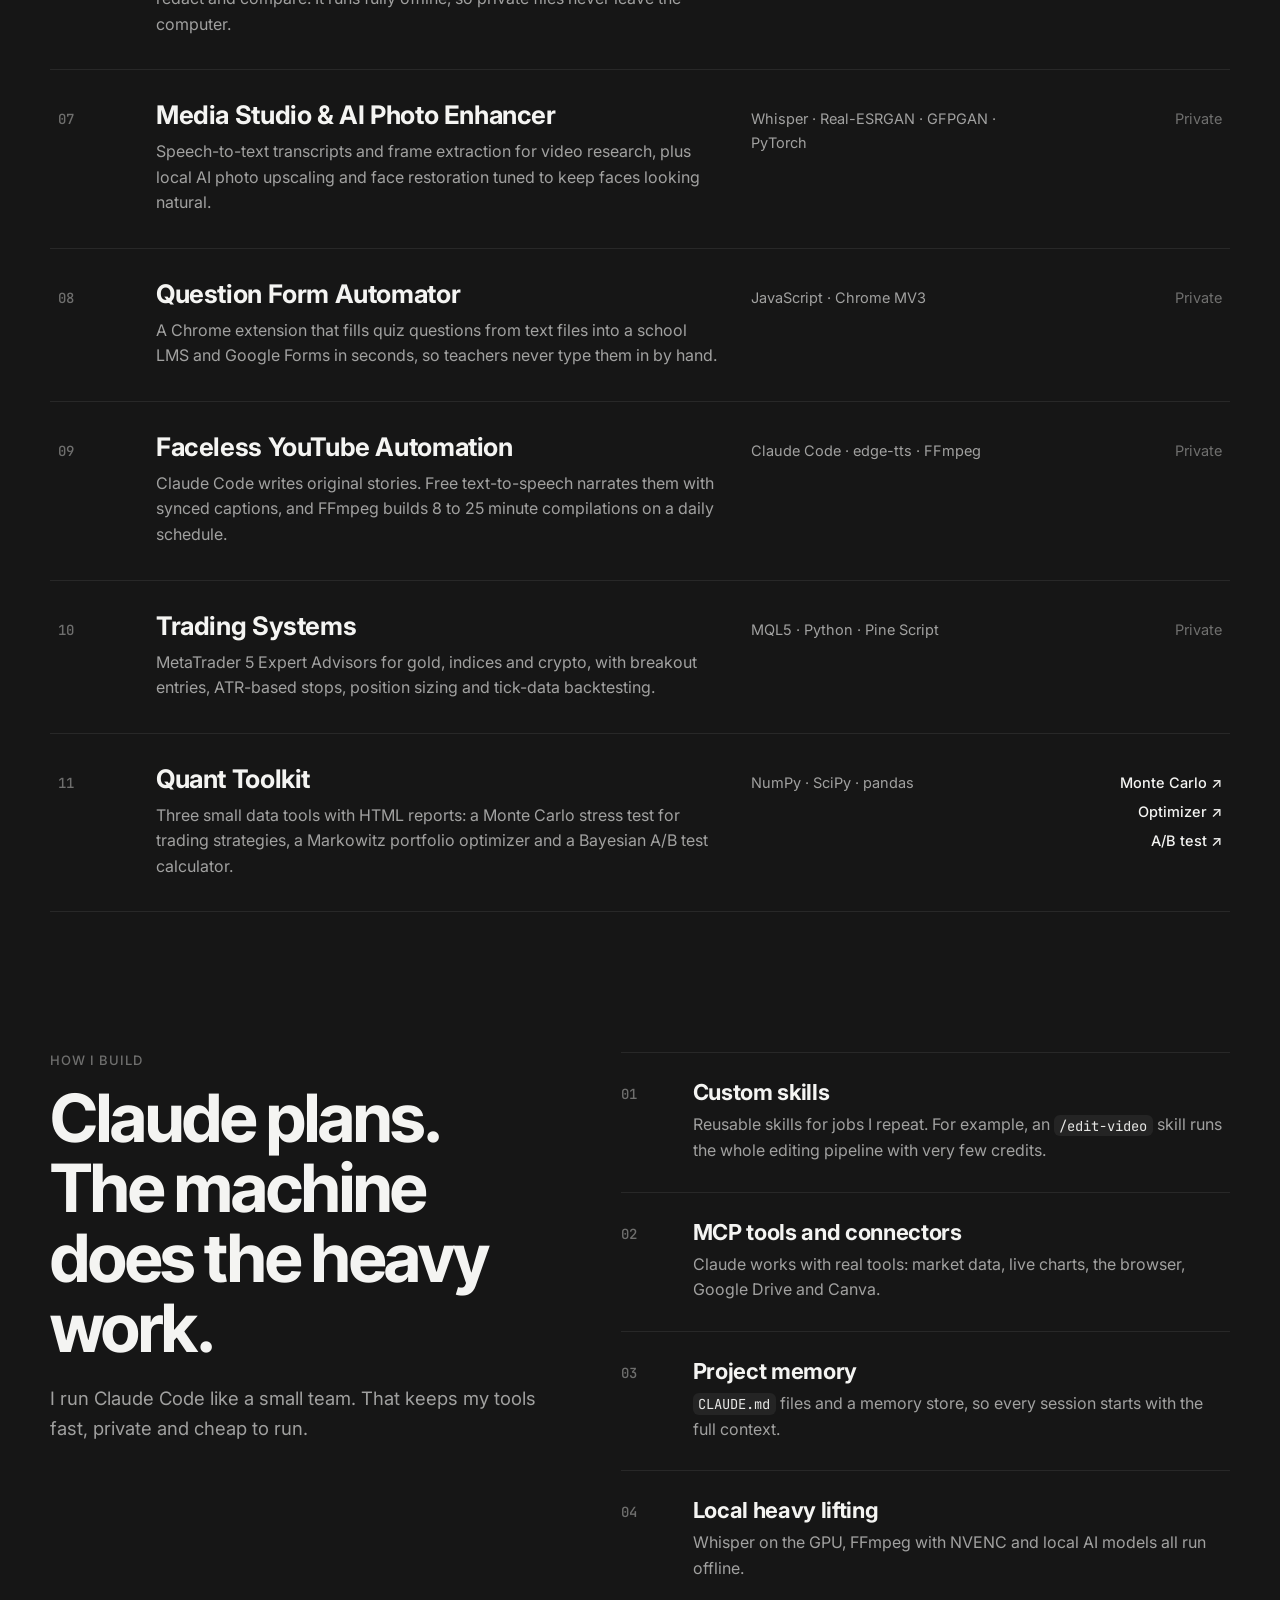
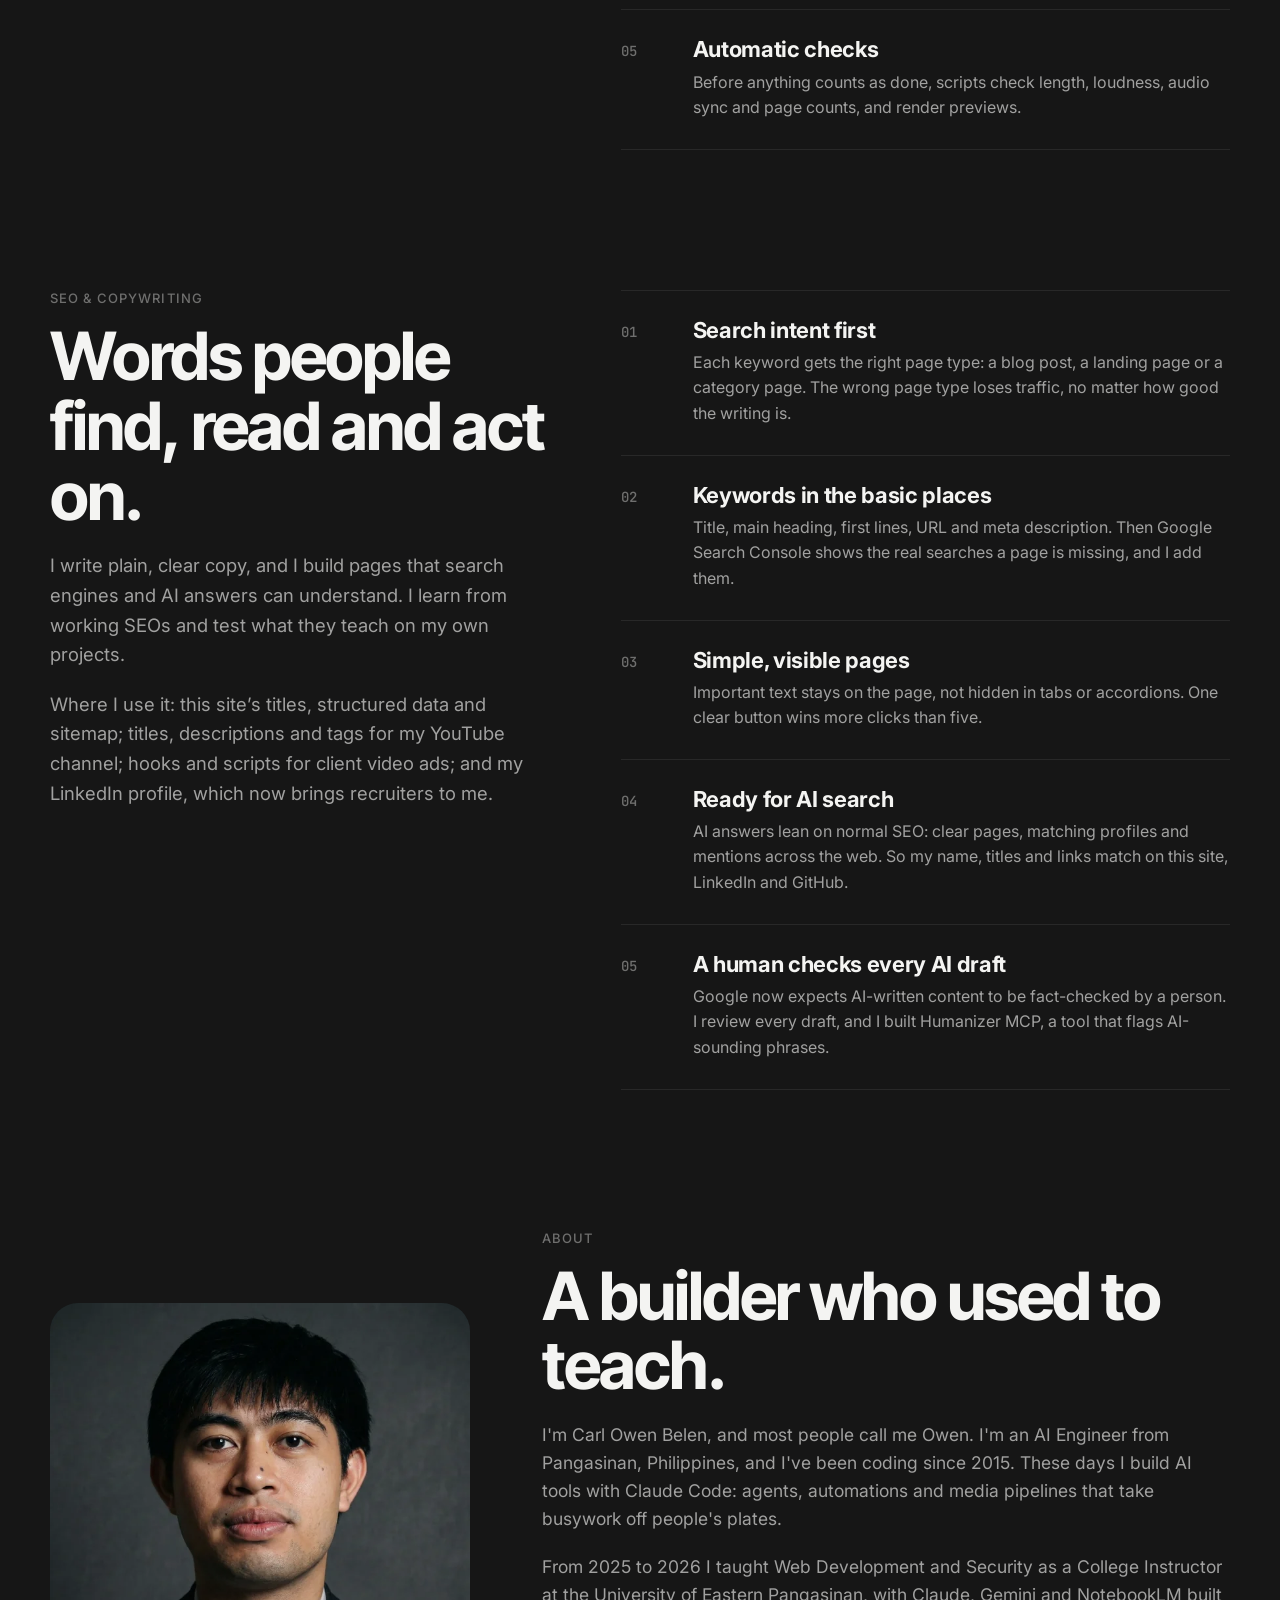
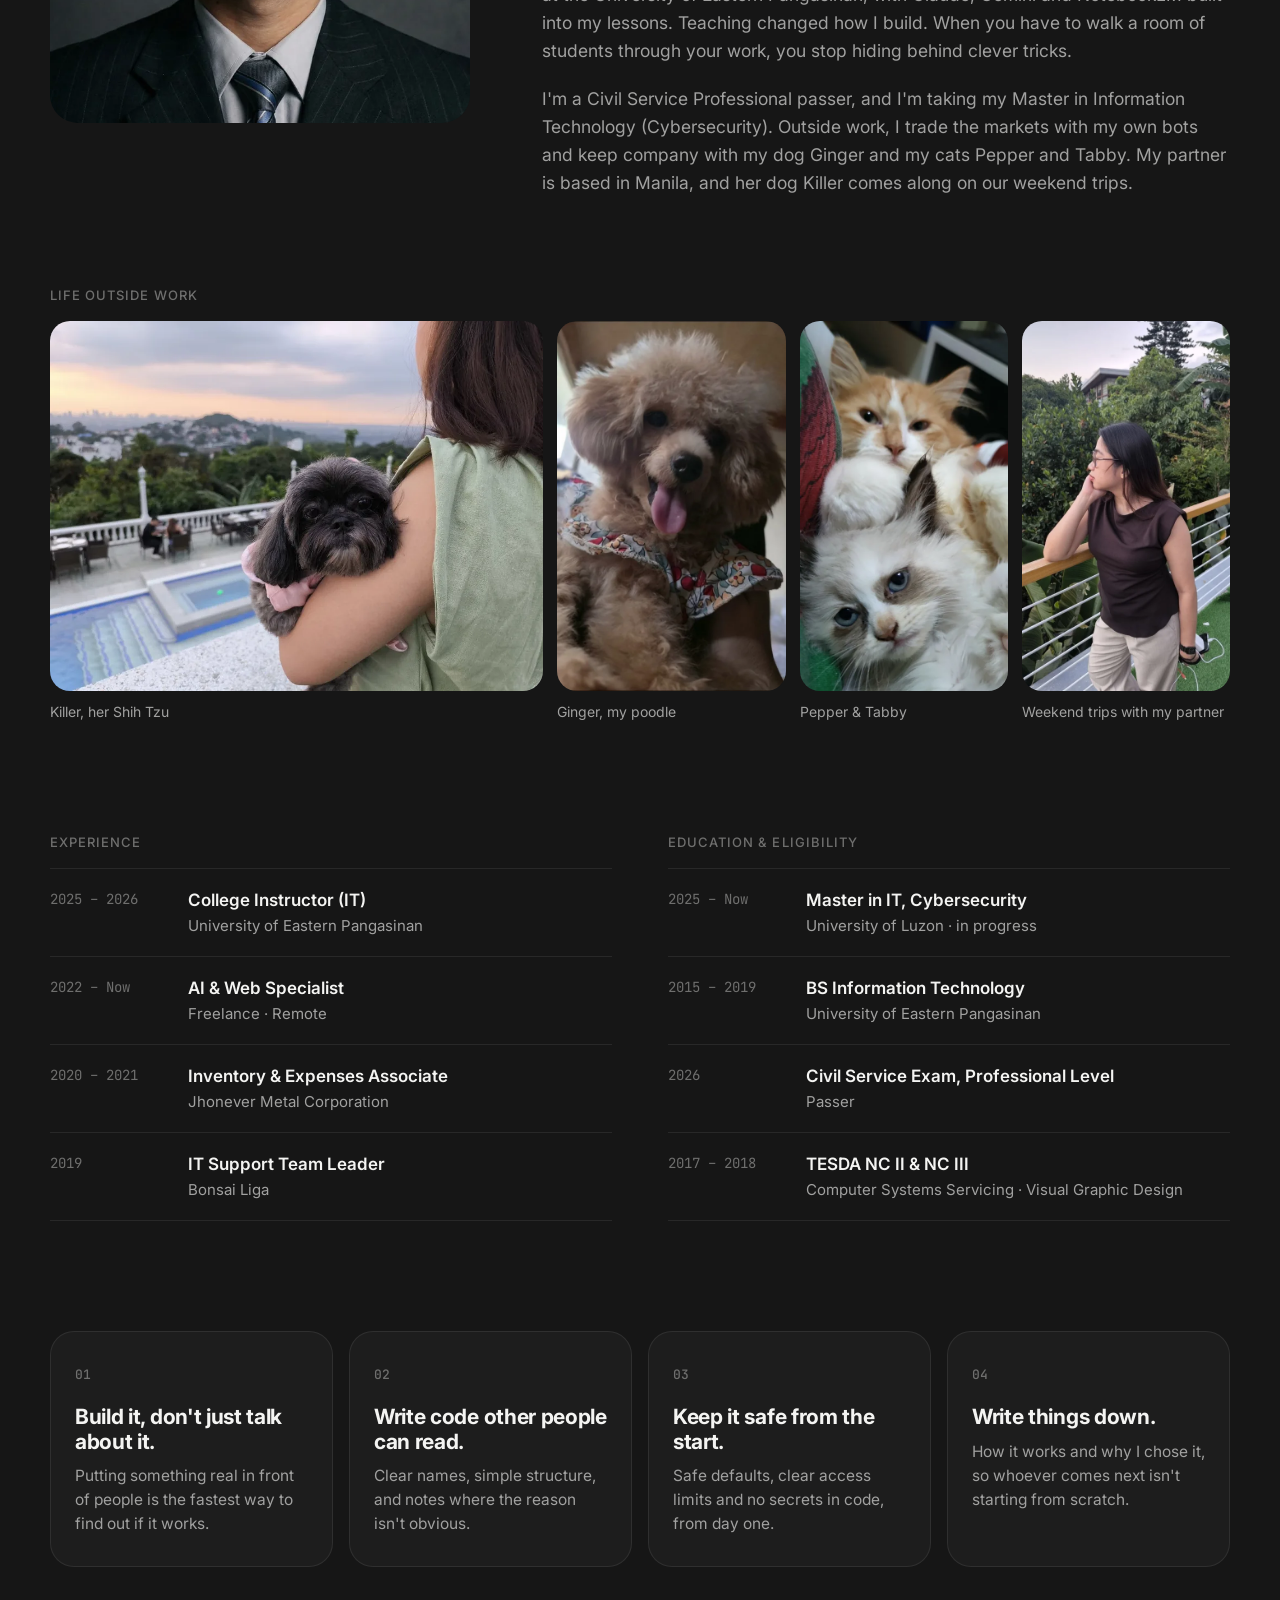
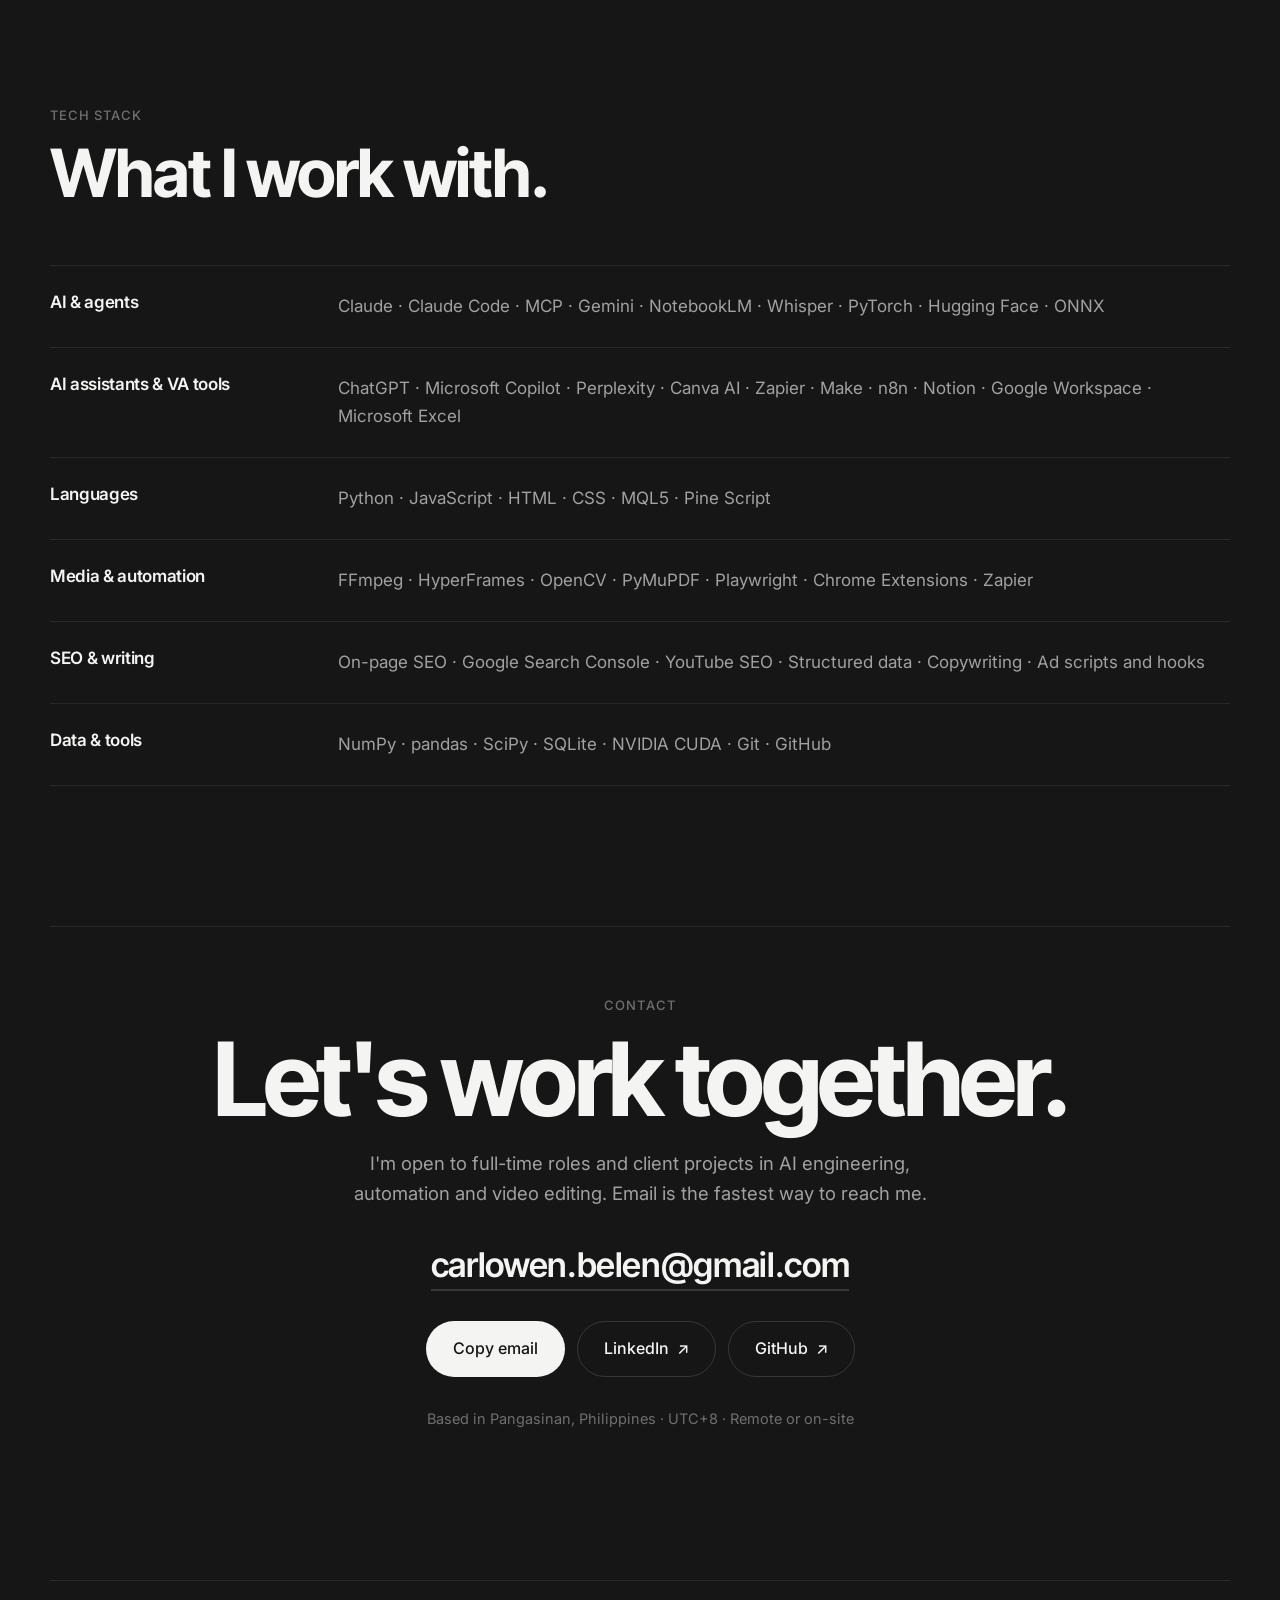
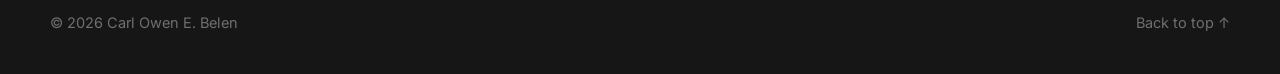
==== commit a87addfd: "Direct video links: re-scroll after load so #rizal lands on the video Co-Authored-By: Claude Opus 5." ====
--- a/index.html
+++ b/index.html
@@ -478,6 +478,6 @@
   <a href="#top">Back to top <span aria-hidden="true">↑</span></a>
 </footer>
 
-<script src="script.js?v=202610191300" defer></script>
+<script src="script.js?v=202611110500" defer></script>
 </body>
 </html>
